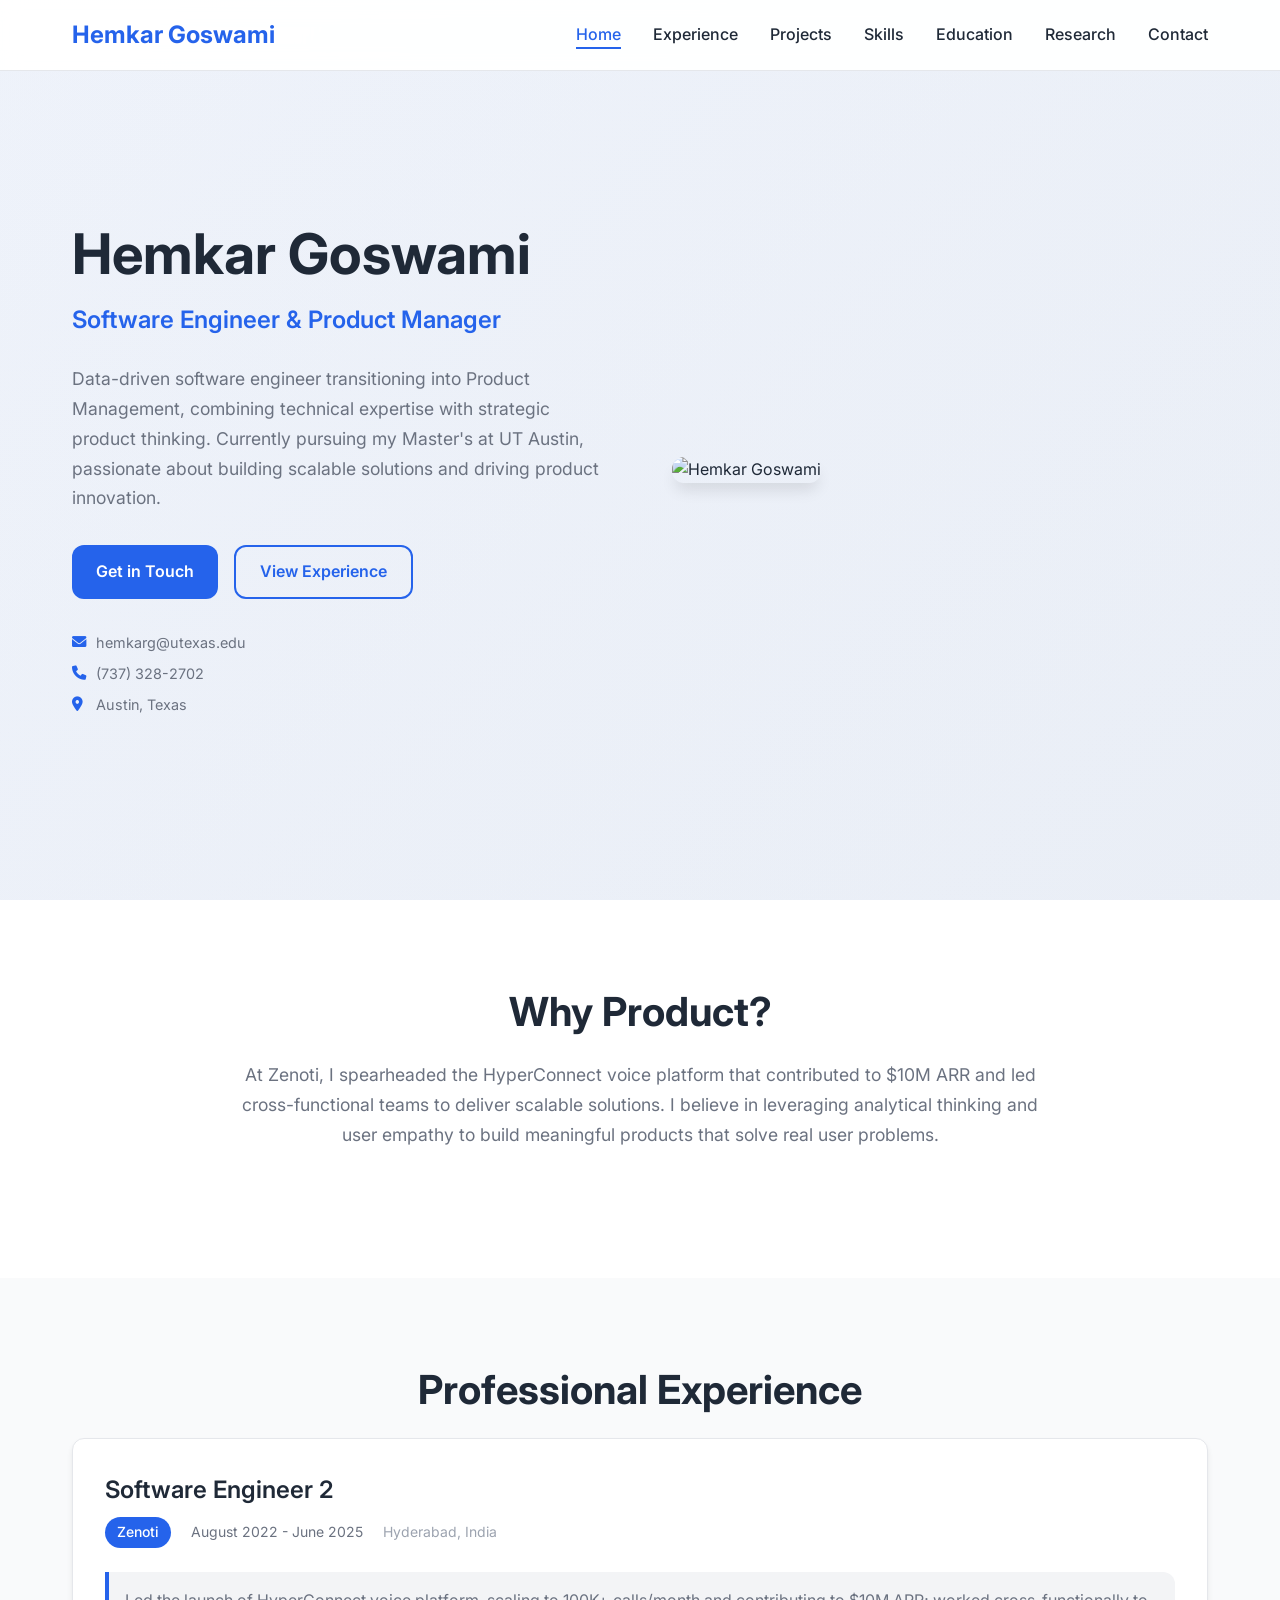
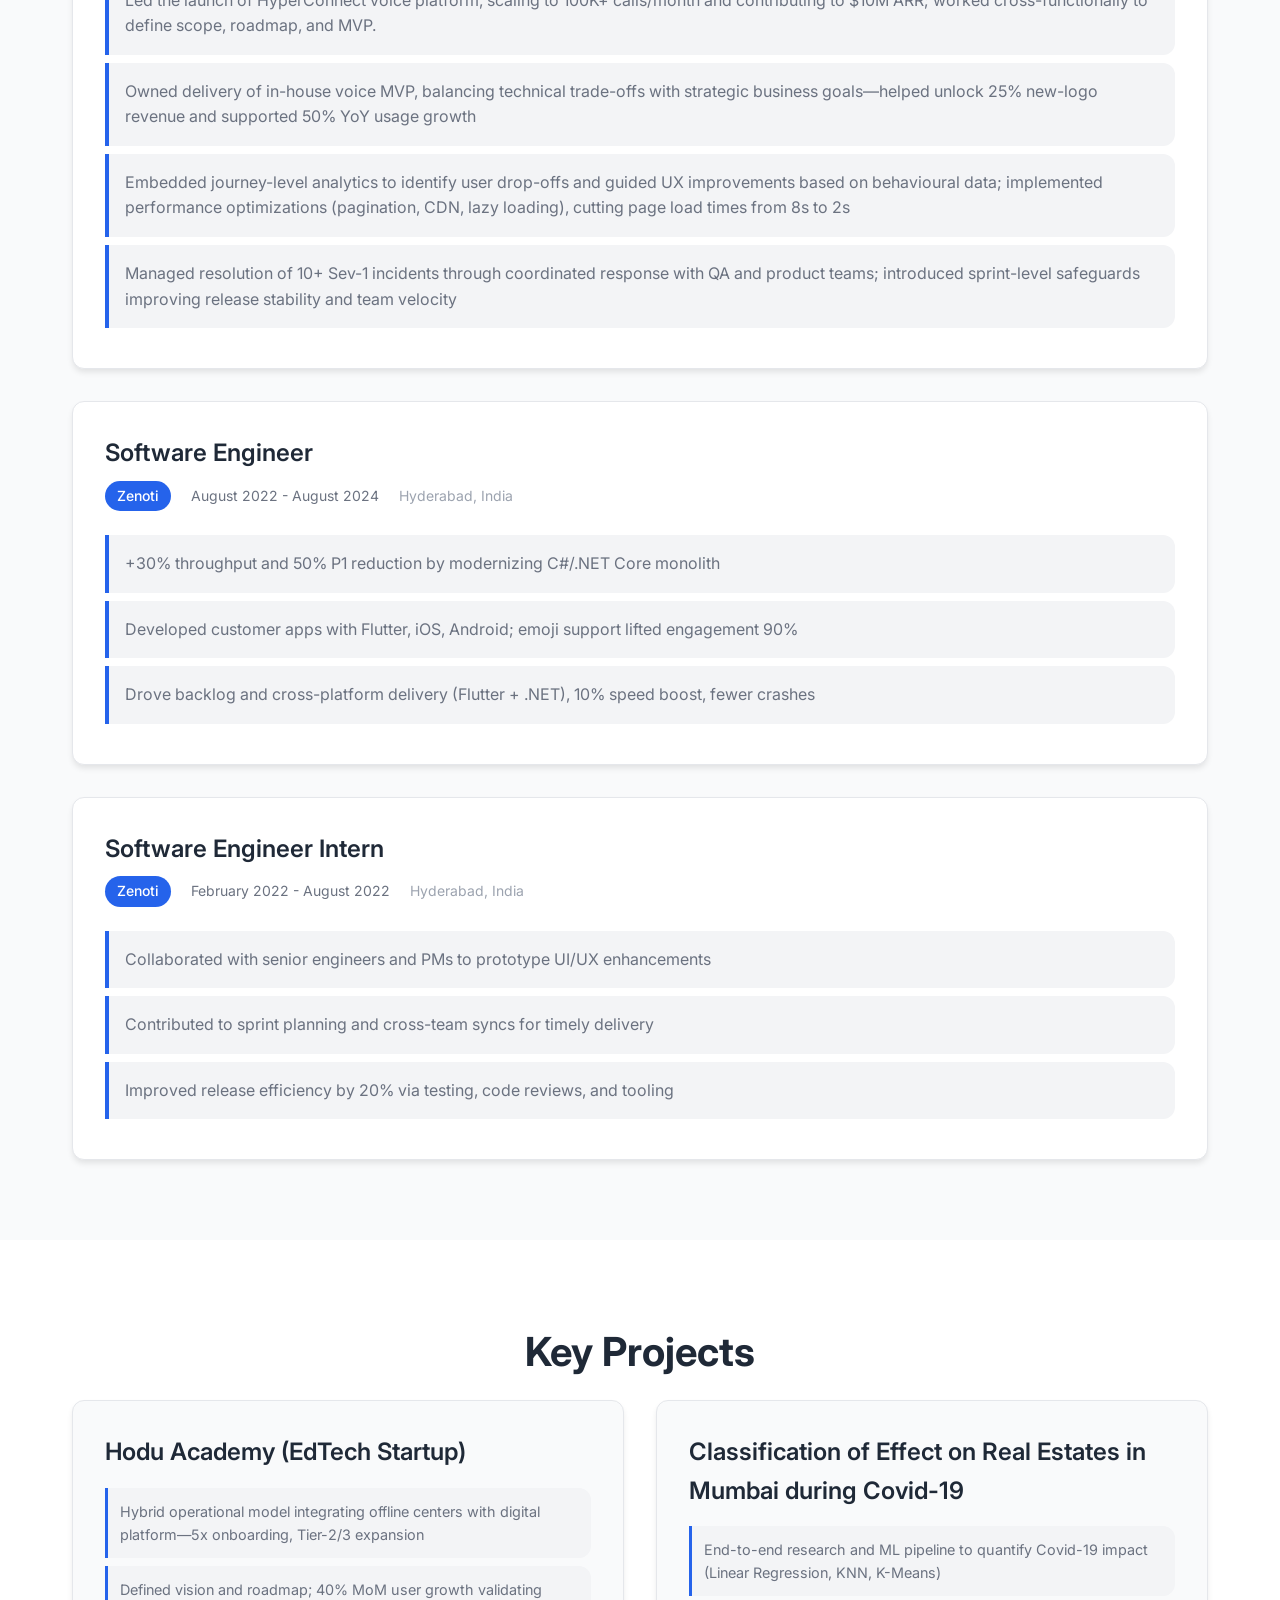
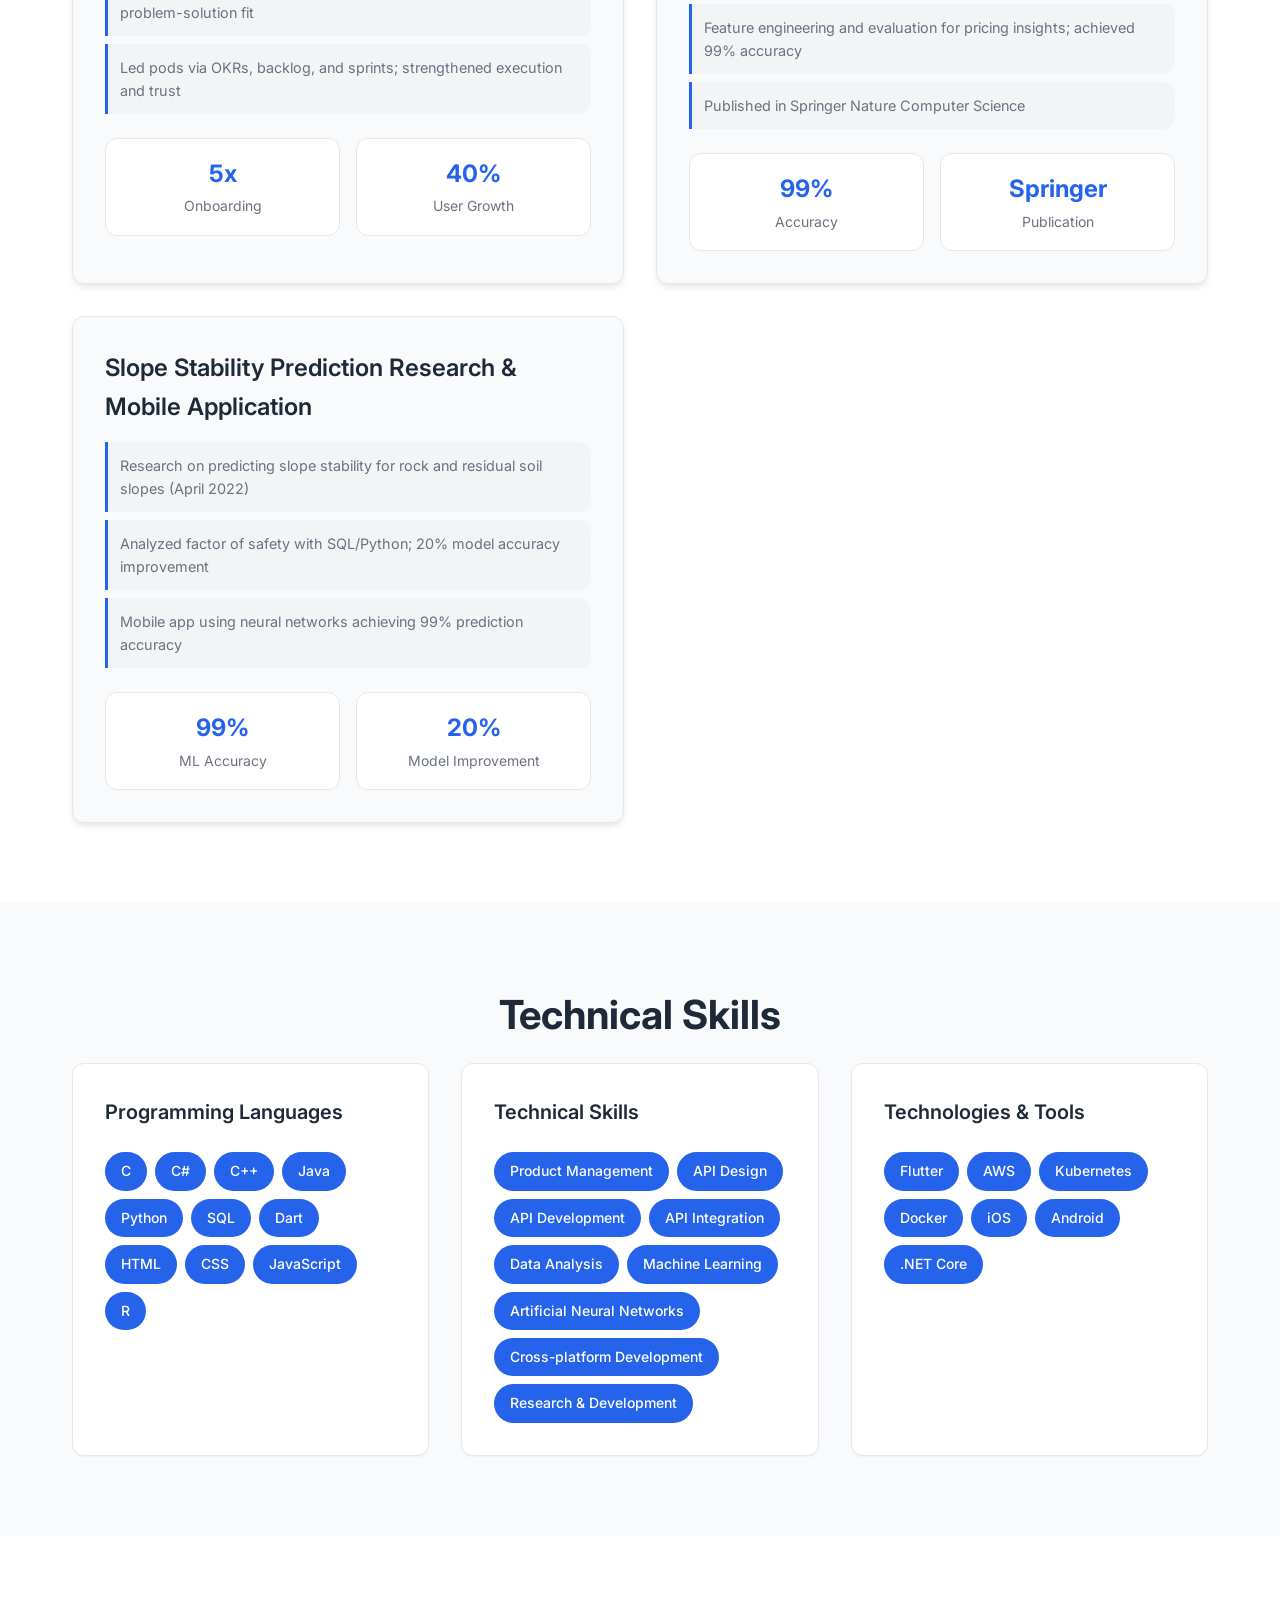
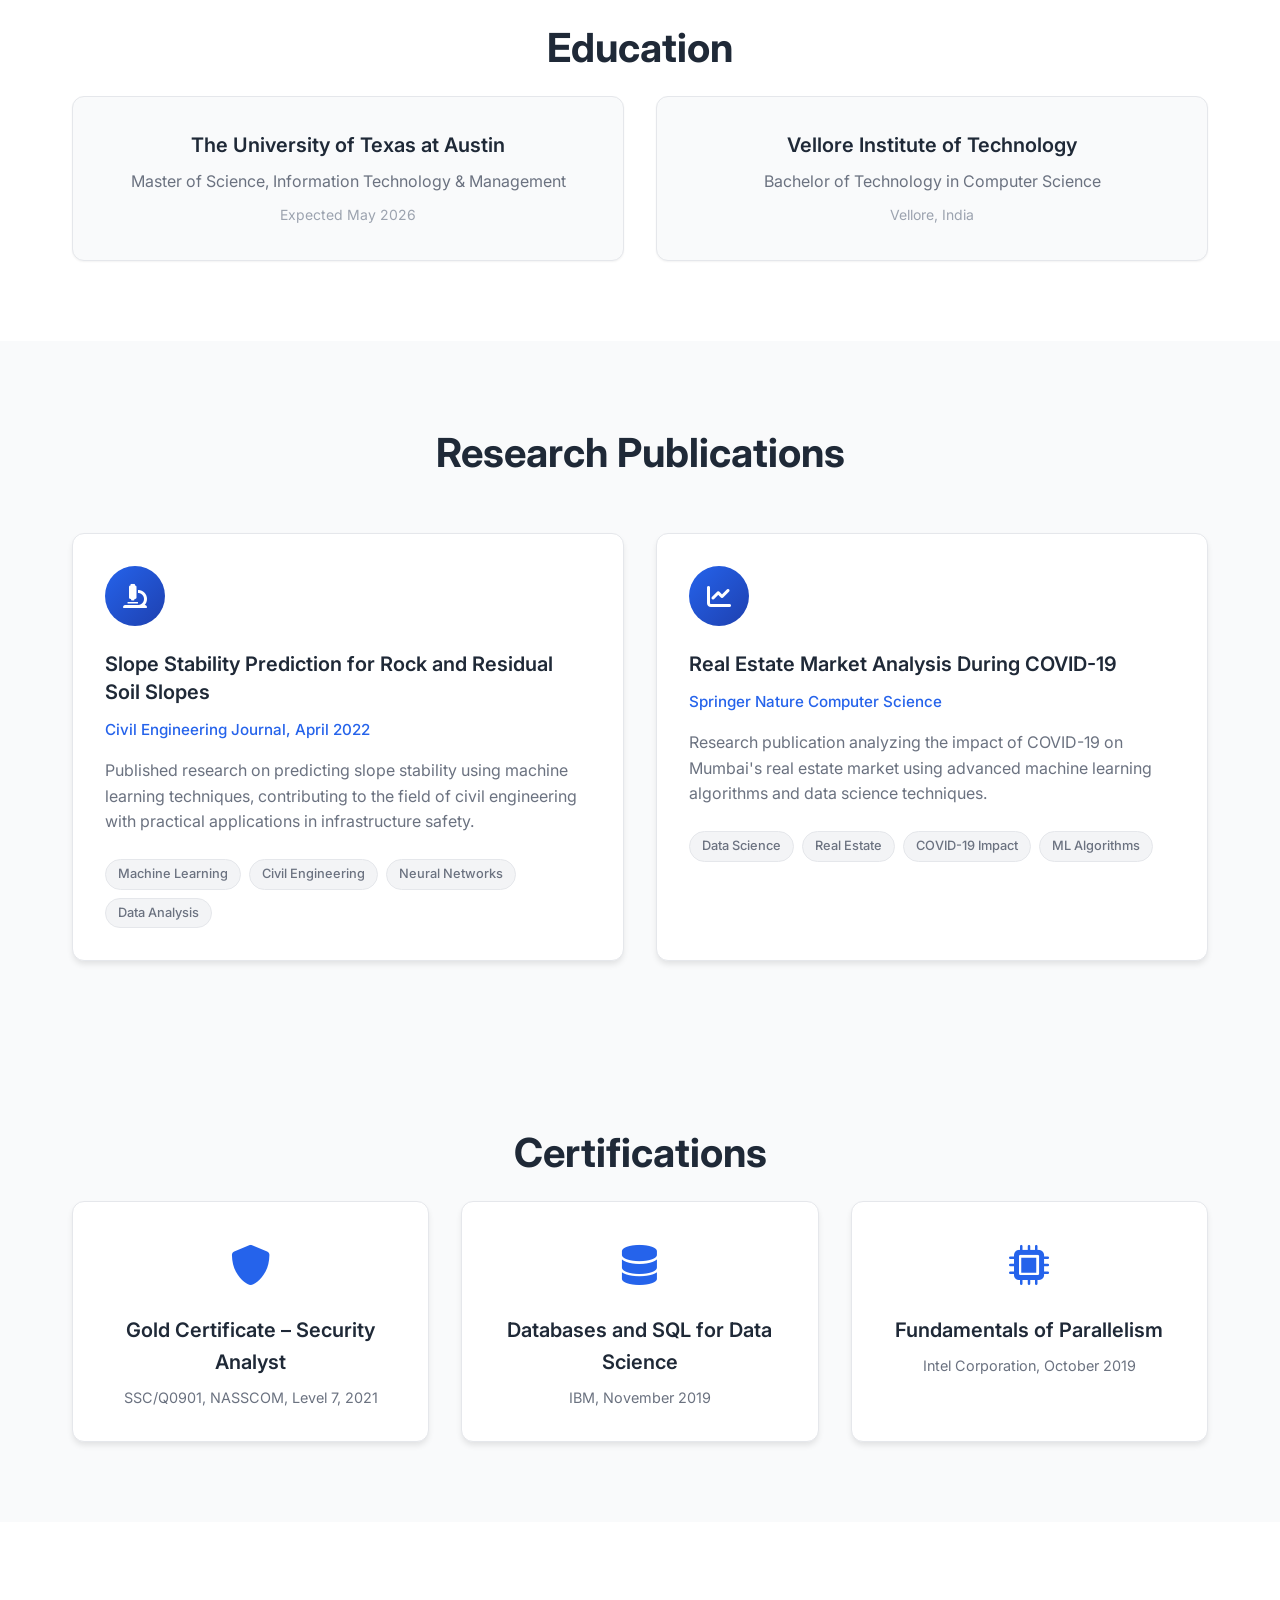
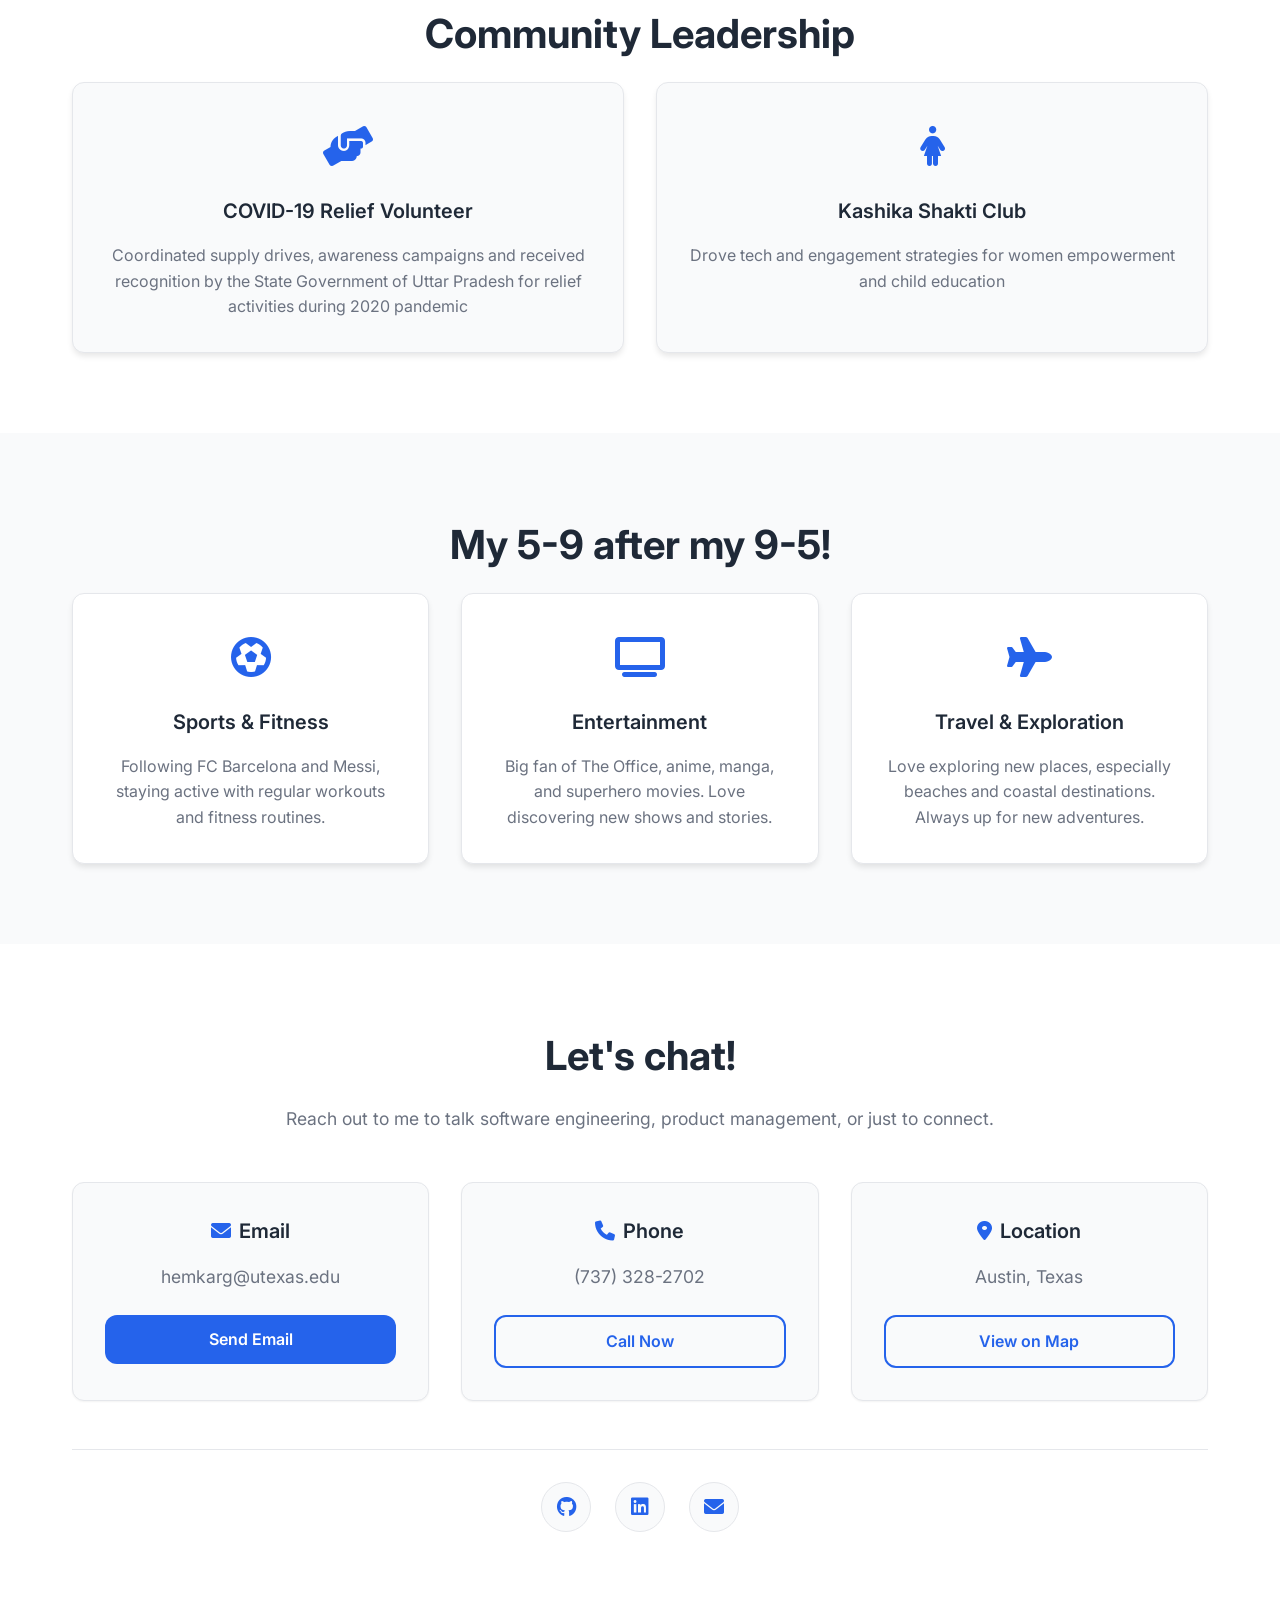
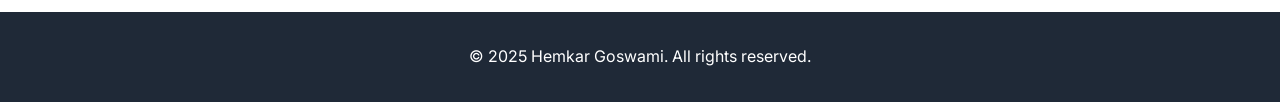
==== index.html @ 9e8c79c6 "Add content.json for dynamic portfolio rendering: Introduced structured data for site information, s" ====
<!DOCTYPE html>
<html lang="en">
<head>
    <meta charset="UTF-8">
    <meta name="viewport" content="width=device-width, initial-scale=1.0">
    <meta name="description" content="Hemkar Goswami - Software Engineer and Product Management Student at UT Austin, specializing in cross-platform development and scalable applications">
    <title>Hemkar Goswami - Portfolio</title>
    <link rel="stylesheet" href="stylesheet.css">
    <link href="https://fonts.googleapis.com/css2?family=Inter:wght@300;400;500;600;700&display=swap" rel="stylesheet">
    <link rel="stylesheet" href="https://cdnjs.cloudflare.com/ajax/libs/font-awesome/6.0.0/css/all.min.css">
</head>
<body>
    <!-- Navigation -->
    <nav class="navbar">
        <div class="nav-container">
            <div class="nav-logo">
                Hemkar Goswami
            </div>
            <ul class="nav-menu">
                <li><a href="#home">Home</a></li>
                <li><a href="#experience">Experience</a></li>
                <li><a href="#projects">Projects</a></li>
                <li><a href="#skills">Skills</a></li>
                <li><a href="#education">Education</a></li>
                <li><a href="#research">Research</a></li>
                <li><a href="#contact">Contact</a></li>
            </ul>
        </div>
    </nav>

    <!-- Hero Section -->
    <section id="home" class="hero">
        <div class="hero-container">
            <div class="hero-content">
                <h1 class="hero-title">Hemkar Goswami</h1>
                <h2 class="hero-subtitle">Software Engineer & Product Manager</h2>
                <p class="hero-description">
                    Data-driven software engineer transitioning into Product Management, combining technical expertise with strategic product thinking. Currently pursuing my Master's at UT Austin, passionate about building scalable solutions and driving product innovation.
                </p>
                <div class="hero-buttons">
                    <a href="#contact" class="btn btn-primary">Get in Touch</a>
                    <a href="#experience" class="btn btn-secondary">View Experience</a>
                </div>
                <div class="hero-contact">
                    <p><i class="fas fa-envelope"></i> hemkarg@utexas.edu</p>
                    <p><i class="fas fa-phone"></i> (737) 328-2702</p>
                    <p><i class="fas fa-map-marker-alt"></i> Austin, Texas</p>
                </div>
            </div>
            <div class="hero-image">
                <img src="assets/hemkar-profile.JPG" alt="Hemkar Goswami" class="profile-photo">
            </div>
        </div>
    </section>

    <!-- Why Product Section -->
    <section class="why-product">
        <div class="container">
            <h2 class="section-title">Why Product?</h2>
            <p class="section-description">
                At Zenoti, I spearheaded the HyperConnect voice platform that contributed to $10M ARR and led cross-functional teams to deliver scalable solutions. I believe in leveraging analytical thinking and user empathy to build meaningful products that solve real user problems.
            </p>
        </div>
    </section>

    <!-- Experience Section -->
    <section id="experience" class="experience">
        <div class="container">
            <h2 class="section-title">Professional Experience</h2>
            <div class="experience-grid">
                <div class="experience-card">
                    <div class="experience-header">
                        <h3>Software Engineer 2</h3>
                        <span class="company">Zenoti</span>
                        <span class="duration">August 2022 - June 2025</span>
                        <span class="location">Hyderabad, India</span>
                    </div>
                    <ul class="achievement-list">
                        <li>Led the launch of HyperConnect voice platform, scaling to 100K+ calls/month and contributing to $10M ARR; worked cross-functionally to define scope, roadmap, and MVP.</li>
                        <li>Owned delivery of in-house voice MVP, balancing technical trade-offs with strategic business goals—helped unlock 25% new-logo revenue and supported 50% YoY usage growth</li>
                        <li>Embedded journey-level analytics to identify user drop-offs and guided UX improvements based on behavioural data; implemented performance optimizations (pagination, CDN, lazy loading), cutting page load times from 8s to 2s</li>
                        <li>Managed resolution of 10+ Sev-1 incidents through coordinated response with QA and product teams; introduced sprint-level safeguards improving release stability and team velocity</li>
                    </ul>
                </div>

                <div class="experience-card">
                    <div class="experience-header">
                        <h3>Software Engineer</h3>
                        <span class="company">Zenoti</span>
                        <span class="duration">August 2022 - August 2024</span>
                        <span class="location">Hyderabad, India</span>
                    </div>
                    <ul class="achievement-list">
                        <li>Modernized a legacy C#/.NET Core monolith to improve system performance (+30% throughput) and reduce P1 incidents by 50%, aligning upgrades with long-term product goals.</li>
                        <li>Developed and enhanced customer-facing apps using Flutter, iOS, and Android SDKs; introduced emoji support leading to a 90% engagement lift</li>
                        <li>Fostered alignment across GTM, UX, and collaborate teams by steering backlog prioritization and delivery of cross-platform features (Flutter + .NET), resulting in a 10% speed boost and reduced crash rates</li>
                    </ul>
                </div>

                <div class="experience-card">
                    <div class="experience-header">
                        <h3>Software Engineer Intern</h3>
                        <span class="company">Zenoti</span>
                        <span class="duration">February 2022 - August 2022</span>
                        <span class="location">Hyderabad, India</span>
                    </div>
                    <ul class="achievement-list">
                        <li>Collaborated closely with senior engineers and product managers to specify and prototype UI/UX enhancements.</li>
                        <li>Engaged in sprint planning, backlog grooming, and cross-team syncs to ensure timely, high-quality delivery</li>
                        <li>Improved release efficiency by 20% through hands-on contributions to testing, code reviews, and internal tooling—enhancing code quality and performance monitoring</li>
                    </ul>
                </div>
            </div>
        </div>
    </section>

    <!-- Projects Section -->
    <section id="projects" class="projects">
        <div class="container">
            <h2 class="section-title">Key Projects</h2>
            <div class="projects-grid">
                <div class="project-card">
                    <div class="project-content">
                        <h3>Hodu Academy (EdTech Startup)</h3>
                        <ul class="project-achievements">
                            <li>Created a hybrid operational model integrating offline centers with a digital platform—accelerated student onboarding 5x and expanded reach across Tier-2/3 cities.</li>
                            <li>Defined product vision and roadmap to digitize core operational workflows resulting in 40% month-over-month user growth and validating problem-solution fit</li>
                            <li>Orchestrated execution across cross-functional pods by driving OKR alignment, backlog prioritization, and sprint plannings, reinforcing disciplined execution and stakeholder trust</li>
                        </ul>
                        <div class="project-stats">
                            <div class="stat">
                                <span class="stat-number">5x</span>
                                <span class="stat-label">Onboarding</span>
                            </div>
                            <div class="stat">
                                <span class="stat-number">40%</span>
                                <span class="stat-label">User Growth</span>
                            </div>
                        </div>
                    </div>
                </div>

                <div class="project-card">
                    <div class="project-content">
                        <h3>Classification of Effect on Real Estates in Mumbai during Covid-19</h3>
                        <ul class="project-achievements">
                            <li>Led end-to-end research and ML pipeline development to quantify Covid-19's impact on Mumbai's real estate market using Linear Regression, KNN, and K-Means Clustering.</li>
                            <li>Transformed unstructured area-wise housing data into actionable pricing insights, applying feature engineering and model evaluation to manage strategic decision-making to achieve 99% accuracy</li>
                            <li>Published findings in Springer Nature Computer Science, demonstrating ability to translate applied AI research into high impact, peer reviewed contributions</li>
                        </ul>
                        <div class="project-stats">
                            <div class="stat">
                                <span class="stat-number">99%</span>
                                <span class="stat-label">Accuracy</span>
                            </div>
                            <div class="stat">
                                <span class="stat-number">Springer</span>
                                <span class="stat-label">Publication</span>
                            </div>
                        </div>
                    </div>
                </div>

                <div class="project-card">
                    <div class="project-content">
                        <h3>Slope Stability Prediction Research & Mobile Application</h3>
                        <ul class="project-achievements">
                            <li>Published research in Civil Engineering (April 2022) on predicting slope stability for rock and residual soil slopes, contributing significantly to the field of civil engineering.</li>
                            <li>Analyzed factor of safety in residual soil and rock slopes using SQL and Python, achieving a 20% improvement in model accuracy through refined data manipulation and preparation</li>
                            <li>Developed a mobile application using artificial neural networks with 99% accuracy in predicting slope stability, implementing advanced classification and regression methodologies</li>
                            <li>Demonstrated practical effectiveness in slope stability prediction through comprehensive testing and validation of the mobile application</li>
                        </ul>
                        <div class="project-stats">
                            <div class="stat">
                                <span class="stat-number">99%</span>
                                <span class="stat-label">ML Accuracy</span>
                            </div>
                            <div class="stat">
                                <span class="stat-number">20%</span>
                                <span class="stat-label">Model Improvement</span>
                            </div>
                        </div>
                    </div>
                </div>


            </div>
        </div>
    </section>

    <!-- Skills Section -->
    <section id="skills" class="skills">
        <div class="container">
            <h2 class="section-title">Technical Skills</h2>
            <div class="skills-grid">
                <div class="skill-category">
                    <h3>Programming Languages</h3>
                    <div class="skill-tags">
                        <span class="skill-tag">C</span>
                        <span class="skill-tag">C#</span>
                        <span class="skill-tag">C++</span>
                        <span class="skill-tag">Java</span>
                        <span class="skill-tag">Python</span>
                        <span class="skill-tag">SQL</span>
                        <span class="skill-tag">Dart</span>
                        <span class="skill-tag">HTML</span>
                        <span class="skill-tag">CSS</span>
                        <span class="skill-tag">JavaScript</span>
                        <span class="skill-tag">R</span>
                    </div>
                </div>
                <div class="skill-category">
                    <h3>Technical Skills</h3>
                    <div class="skill-tags">
                        <span class="skill-tag">Product Management</span>
                        <span class="skill-tag">API Design</span>
                        <span class="skill-tag">API Development</span>
                        <span class="skill-tag">API Integration</span>
                        <span class="skill-tag">Data Analysis</span>
                        <span class="skill-tag">Machine Learning</span>
                        <span class="skill-tag">Artificial Neural Networks</span>
                        <span class="skill-tag">Cross-platform Development</span>
                        <span class="skill-tag">Research & Development</span>
                    </div>
                </div>
                <div class="skill-category">
                    <h3>Technologies & Tools</h3>
                    <div class="skill-tags">
                        <span class="skill-tag">Flutter</span>
                        <span class="skill-tag">AWS</span>
                        <span class="skill-tag">Kubernetes</span>
                        <span class="skill-tag">Docker</span>
                        <span class="skill-tag">iOS</span>
                        <span class="skill-tag">Android</span>
                        <span class="skill-tag">.NET Core</span>
                    </div>
                </div>
            </div>
        </div>
    </section>

    <!-- Education Section -->
    <section id="education" class="education">
        <div class="container">
            <h2 class="section-title">Education</h2>
            <div class="education-grid">
                <div class="education-card">
                    <h3>The University of Texas at Austin</h3>
                    <p class="degree">Master of Science, Information Technology & Management</p>
                    <span class="graduation">Expected May 2026</span>
                </div>
                <div class="education-card">
                    <h3>Vellore Institute of Technology</h3>
                    <p class="degree">Bachelor of Technology in Computer Science</p>
                    <span class="graduation">Vellore, India</span>
                </div>
            </div>
        </div>
    </section>

    <!-- Research Publications Section -->
    <section id="research" class="research">
        <div class="container">
            <h2 class="section-title">Research Publications</h2>
            <div class="research-grid">
                <div class="research-card">
                    <div class="research-icon">
                        <i class="fas fa-microscope"></i>
                    </div>
                    <h3>Slope Stability Prediction for Rock and Residual Soil Slopes</h3>
                    <p class="research-journal">Civil Engineering Journal, April 2022</p>
                    <p class="research-description">Published research on predicting slope stability using machine learning techniques, contributing to the field of civil engineering with practical applications in infrastructure safety.</p>
                    <div class="research-highlights">
                        <span class="highlight-tag">Machine Learning</span>
                        <span class="highlight-tag">Civil Engineering</span>
                        <span class="highlight-tag">Neural Networks</span>
                        <span class="highlight-tag">Data Analysis</span>
                    </div>
                </div>
                <div class="research-card">
                    <div class="research-icon">
                        <i class="fas fa-chart-line"></i>
                    </div>
                    <h3>Real Estate Market Analysis During COVID-19</h3>
                    <p class="research-journal">Springer Nature Computer Science</p>
                    <p class="research-description">Research publication analyzing the impact of COVID-19 on Mumbai's real estate market using advanced machine learning algorithms and data science techniques.</p>
                    <div class="research-highlights">
                        <span class="highlight-tag">Data Science</span>
                        <span class="highlight-tag">Real Estate</span>
                        <span class="highlight-tag">COVID-19 Impact</span>
                        <span class="highlight-tag">ML Algorithms</span>
                    </div>
                </div>
            </div>
        </div>
    </section>

    <!-- Certifications Section -->
    <section class="certifications">
        <div class="container">
            <h2 class="section-title">Certifications</h2>
            <div class="certifications-grid">
                <div class="certification-card">
                    <div class="certification-icon">
                        <i class="fas fa-shield-alt"></i>
                    </div>
                    <h3>Gold Certificate – Security Analyst</h3>
                    <p>SSC/Q0901, NASSCOM, Level 7, 2021</p>
                </div>
                <div class="certification-card">
                    <div class="certification-icon">
                        <i class="fas fa-database"></i>
                    </div>
                    <h3>Databases and SQL for Data Science</h3>
                    <p>IBM, November 2019</p>
                </div>
                <div class="certification-card">
                    <div class="certification-icon">
                        <i class="fas fa-microchip"></i>
                    </div>
                    <h3>Fundamentals of Parallelism</h3>
                    <p>Intel Corporation, October 2019</p>
                </div>
            </div>
        </div>
    </section>

    <!-- Community Leadership Section -->
    <section class="community">
        <div class="container">
            <h2 class="section-title">Community Leadership</h2>
            <div class="community-grid">
                <div class="community-card">
                    <div class="community-icon">
                        <i class="fas fa-hands-helping"></i>
                    </div>
                    <h3>COVID-19 Relief Volunteer</h3>
                    <p>Coordinated supply drives, awareness campaigns and received recognition by the State Government of Uttar Pradesh for relief activities during 2020 pandemic</p>
                </div>
                <div class="community-card">
                    <div class="community-icon">
                        <i class="fas fa-female"></i>
                    </div>
                    <h3>Kashika Shakti Club</h3>
                    <p>Drove tech and engagement strategies for women empowerment and child education</p>
                </div>
            </div>
        </div>
    </section>

    <!-- Personal Interests Section -->
    <section class="interests">
        <div class="container">
            <h2 class="section-title">My 5-9 after my 9-5!</h2>
            <div class="interests-grid">
                <div class="interest-card">
                    <div class="interest-icon">
                        <i class="fas fa-futbol"></i>
                    </div>
                    <h3>Sports & Fitness</h3>
                    <p>Following FC Barcelona and Messi, staying active with regular workouts and fitness routines.</p>
                </div>
                <div class="interest-card">
                    <div class="interest-icon">
                        <i class="fas fa-tv"></i>
                    </div>
                    <h3>Entertainment</h3>
                    <p>Big fan of The Office, anime, manga, and superhero movies. Love discovering new shows and stories.</p>
                </div>
                <div class="interest-card">
                    <div class="interest-icon">
                        <i class="fas fa-plane"></i>
                    </div>
                    <h3>Travel & Exploration</h3>
                    <p>Love exploring new places, especially beaches and coastal destinations. Always up for new adventures.</p>
                </div>
            </div>
        </div>
    </section>

    <!-- Contact Section -->
    <section id="contact" class="contact">
        <div class="container">
            <h2 class="section-title">Let's chat!</h2>
            <p class="section-description">Reach out to me to talk software engineering, product management, or just to connect.</p>
            
            <div class="contact-methods">
                <div class="contact-method">
                    <h3><i class="fas fa-envelope"></i> Email</h3>
                    <p>hemkarg@utexas.edu</p>
                    <a href="mailto:hemkarg@utexas.edu" class="btn btn-primary contact-btn">
                        Send Email
                    </a>
                </div>
                
                <div class="contact-method">
                    <h3><i class="fas fa-phone"></i> Phone</h3>
                    <p>(737) 328-2702</p>
                    <a href="tel:+17373282702" class="btn btn-secondary contact-btn">
                        Call Now
                    </a>
                </div>
                
                <div class="contact-method">
                    <h3><i class="fas fa-map-marker-alt"></i> Location</h3>
                    <p>Austin, Texas</p>
                    <a href="https://maps.google.com/?q=Austin,Texas" target="_blank" class="btn btn-secondary contact-btn">
                        View on Map
                    </a>
                </div>
            </div>
            
            <div class="social-links">
                <a href="https://github.com/hemkarG10" target="_blank" class="social-link" title="GitHub">
                    <i class="fab fa-github"></i>
                </a>
                <a href="https://www.linkedin.com/in/hemkarg" target="_blank" class="social-link" title="LinkedIn">
                    <i class="fab fa-linkedin"></i>
                </a>
                <a href="mailto:hemkarg@utexas.edu" class="social-link" title="Email">
                    <i class="fas fa-envelope"></i>
                </a>
            </div>
        </div>
    </section>

    <!-- Footer -->
    <footer class="footer">
        <div class="container">
            <p>&copy; 2025 Hemkar Goswami. All rights reserved.</p>
        </div>
    </footer>

    <script src="script.js"></script>
</body>
</html>
---- stylesheet.css ----
/* Reset and base styles */
* {
    margin: 0;
    padding: 0;
    box-sizing: border-box;
}

:root {
    --primary-color: #2563eb;
    --secondary-color: #1e40af;
    --accent-color: #3b82f6;
    --text-primary: #1f2937;
    --text-secondary: #6b7280;
    --text-light: #9ca3af;
    --bg-primary: #ffffff;
    --bg-secondary: #f9fafb;
    --bg-accent: #f3f4f6;
    --border-color: #e5e7eb;
    --shadow-sm: 0 1px 2px 0 rgba(0, 0, 0, 0.05);
    --shadow-md: 0 4px 6px -1px rgba(0, 0, 0, 0.1);
    --shadow-lg: 0 10px 15px -3px rgba(0, 0, 0, 0.1);
    --radius: 12px;
    --transition: all 0.3s ease;
}

body {
    font-family: 'Inter', -apple-system, BlinkMacSystemFont, 'Segoe UI', Roboto, sans-serif;
    line-height: 1.6;
    color: var(--text-primary);
    background-color: var(--bg-primary);
    overflow-x: hidden;
    scroll-behavior: smooth;
}

.container {
    max-width: 1200px;
    margin: 0 auto;
    padding: 0 2rem;
}

/* Navigation */
.navbar {
    position: fixed;
    top: 0;
    width: 100%;
    background: rgba(255, 255, 255, 0.95);
    backdrop-filter: blur(10px);
    border-bottom: 1px solid var(--border-color);
    z-index: 1000;
    transition: var(--transition);
}

.nav-container {
    max-width: 1200px;
    margin: 0 auto;
    padding: 0 2rem;
    display: flex;
    justify-content: space-between;
    align-items: center;
    height: 70px;
}

.nav-logo {
    font-size: 1.5rem;
    font-weight: 700;
    color: var(--primary-color);
}

.nav-menu {
    display: flex;
    list-style: none;
    gap: 2rem;
}

.nav-menu a {
    text-decoration: none;
    color: var(--text-primary);
    font-weight: 500;
    position: relative;
}

.nav-menu a:hover {
    color: var(--primary-color);
}

.nav-menu a:hover::after {
    width: 100%;
}

.nav-menu a::after {
    content: '';
    position: absolute;
    bottom: -5px;
    left: 0;
    width: 0;
    height: 2px;
    background: var(--primary-color);
    transition: var(--transition);
}



.nav-menu a.active {
    color: var(--primary-color);
}

.nav-menu a.active::after {
    width: 100%;
}



/* Hero Section */
.hero {
    padding: 120px 0 80px;
    background: linear-gradient(135deg, var(--bg-secondary) 0%, var(--bg-accent) 100%);
    min-height: 100vh;
    display: flex;
    align-items: center;
    position: relative;
}

.hero::before {
    content: '';
    position: absolute;
    top: 0;
    left: 0;
    right: 0;
    bottom: 0;
    background: linear-gradient(135deg, rgba(37, 99, 235, 0.05) 0%, rgba(59, 130, 246, 0.05) 100%);
    pointer-events: none;
}

.hero-container {
    max-width: 1200px;
    margin: 0 auto;
    padding: 0 2rem;
    display: grid;
    grid-template-columns: 1fr 1fr;
    gap: 4rem;
    align-items: center;
    position: relative;
    z-index: 1;
}

.hero-title {
    font-size: 3.5rem;
    font-weight: 700;
    color: var(--text-primary);
    margin-bottom: 1rem;
    line-height: 1.1;
}

.hero-subtitle {
    font-size: 1.5rem;
    color: var(--primary-color);
    margin-bottom: 1.5rem;
    font-weight: 600;
}

.hero-description {
    font-size: 1.1rem;
    color: var(--text-secondary);
    margin-bottom: 2rem;
    line-height: 1.7;
}

.hero-buttons {
    display: flex;
    gap: 1rem;
    flex-wrap: wrap;
    margin-bottom: 2rem;
}

.hero-contact {
    display: flex;
    flex-direction: column;
    gap: 0.5rem;
}

.hero-contact p {
    display: flex;
    align-items: center;
    gap: 0.5rem;
    color: var(--text-secondary);
    font-size: 0.9rem;
}

.hero-contact i {
    color: var(--primary-color);
    width: 16px;
}

.btn {
    display: inline-flex;
    align-items: center;
    gap: 0.5rem;
    padding: 0.75rem 1.5rem;
    border-radius: var(--radius);
    text-decoration: none;
    font-weight: 600;
    transition: var(--transition);
    border: none;
    cursor: pointer;
    position: relative;
    overflow: hidden;
}

.btn-primary {
    background: var(--primary-color);
    color: white;
}

.btn-primary:hover {
    background: var(--secondary-color);
    transform: translateY(-2px);
    box-shadow: var(--shadow-lg);
}

.btn-secondary {
    background: transparent;
    color: var(--primary-color);
    border: 2px solid var(--primary-color);
}

.btn-secondary:hover {
    background: var(--primary-color);
    color: white;
    transform: translateY(-2px);
}

.profile-photo {
    width: 100%;
    max-width: 400px;
    height: auto;
    border-radius: var(--radius);
    box-shadow: var(--shadow-lg);
    transition: var(--transition);
    object-fit: cover;
}

.profile-photo:hover {
    transform: scale(1.05);
}

/* Section Styles */
.section-title {
    font-size: 2.5rem;
    font-weight: 700;
    color: var(--text-primary);
    margin-bottom: 1rem;
    text-align: center;
}

.section-description {
    font-size: 1.1rem;
    color: var(--text-secondary);
    text-align: center;
    max-width: 800px;
    margin: 0 auto 3rem;
    line-height: 1.7;
}

/* Why Product Section */
.why-product {
    padding: 80px 0;
    background: var(--bg-primary);
}

/* Experience Section */
.experience {
    padding: 80px 0;
    background: var(--bg-secondary);
}

.experience-grid {
    display: grid;
    gap: 2rem;
}

.experience-card {
    background: var(--bg-primary);
    padding: 2rem;
    border-radius: var(--radius);
    box-shadow: var(--shadow-md);
    border: 1px solid var(--border-color);
    transition: var(--transition);
}

.experience-card:hover {
    transform: translateY(-5px);
    box-shadow: var(--shadow-lg);
}



.experience-header {
    margin-bottom: 1.5rem;
}

.experience-header h3 {
    font-size: 1.5rem;
    font-weight: 600;
    color: var(--text-primary);
    margin-bottom: 0.5rem;
}

.company {
    display: inline-block;
    background: var(--primary-color);
    color: white;
    padding: 0.25rem 0.75rem;
    border-radius: 20px;
    font-size: 0.875rem;
    font-weight: 500;
    margin-right: 1rem;
}

.duration {
    color: var(--text-secondary);
    font-size: 0.875rem;
    margin-right: 1rem;
}

.location {
    color: var(--text-light);
    font-size: 0.875rem;
}

.experience-description {
    color: var(--text-secondary);
    margin-bottom: 1.5rem;
    line-height: 1.6;
}

.achievement-list {
    list-style: none;
}

.achievement-list li {
    background: var(--bg-accent);
    padding: 1rem;
    margin: 0.5rem 0;
    border-left: 4px solid var(--primary-color);
    border-radius: 0 var(--radius) var(--radius) 0;
    color: var(--text-secondary);
}

/* Projects Section */
.projects {
    padding: 80px 0;
    background: var(--bg-primary);
}

.projects-grid {
    display: grid;
    grid-template-columns: repeat(auto-fit, minmax(400px, 1fr));
    gap: 2rem;
}

.project-card {
    background: var(--bg-secondary);
    padding: 2rem;
    border-radius: var(--radius);
    box-shadow: var(--shadow-md);
    border: 1px solid var(--border-color);
    transition: var(--transition);
}

.project-card:hover {
    transform: translateY(-5px);
    box-shadow: var(--shadow-lg);
}



.project-content h3 {
    font-size: 1.5rem;
    font-weight: 600;
    color: var(--text-primary);
    margin-bottom: 1rem;
}

.project-content p {
    color: var(--text-secondary);
    margin-bottom: 1.5rem;
    line-height: 1.6;
}

.project-achievements {
    list-style: none;
    margin-bottom: 1.5rem;
}

.project-achievements li {
    background: var(--bg-accent);
    padding: 0.75rem;
    margin: 0.5rem 0;
    border-left: 3px solid var(--primary-color);
    border-radius: 0 var(--radius) var(--radius) 0;
    color: var(--text-secondary);
    font-size: 0.9rem;
}

.project-stats {
    display: grid;
    grid-template-columns: 1fr 1fr;
    gap: 1rem;
}

.stat {
    text-align: center;
    padding: 1rem;
    background: var(--bg-primary);
    border-radius: var(--radius);
    border: 1px solid var(--border-color);
}

.stat-number {
    display: block;
    font-size: 1.5rem;
    font-weight: 700;
    color: var(--primary-color);
}

.stat-label {
    font-size: 0.875rem;
    color: var(--text-secondary);
}

/* Skills Section */
.skills {
    padding: 80px 0;
    background: var(--bg-secondary);
}

.skills-grid {
    display: grid;
    grid-template-columns: repeat(auto-fit, minmax(300px, 1fr));
    gap: 2rem;
}

.skill-category {
    background: var(--bg-primary);
    padding: 2rem;
    border-radius: var(--radius);
    border: 1px solid var(--border-color);
    box-shadow: var(--shadow-sm);
    transition: var(--transition);
}

.skill-category:hover {
    transform: translateY(-3px);
    box-shadow: var(--shadow-md);
}

.skill-category h3 {
    font-size: 1.25rem;
    font-weight: 600;
    color: var(--text-primary);
    margin-bottom: 1.5rem;
}

.skill-tags {
    display: flex;
    flex-wrap: wrap;
    gap: 0.5rem;
}

.skill-tag {
    background: var(--primary-color);
    color: white;
    padding: 0.5rem 1rem;
    border-radius: 20px;
    font-size: 0.875rem;
    font-weight: 500;
    transition: var(--transition);
}

.skill-tag:hover {
    background: var(--secondary-color);
    transform: translateY(-2px);
}



/* Education Section */
.education {
    padding: 80px 0;
    background: var(--bg-primary);
}

.education-grid {
    display: grid;
    grid-template-columns: repeat(auto-fit, minmax(400px, 1fr));
    gap: 2rem;
}

.education-card {
    background: var(--bg-secondary);
    padding: 2rem;
    border-radius: var(--radius);
    border: 1px solid var(--border-color);
    text-align: center;
    box-shadow: var(--shadow-sm);
    transition: var(--transition);
}

.education-card:hover {
    transform: translateY(-5px);
    box-shadow: var(--shadow-lg);
}

.education-card h3 {
    font-size: 1.25rem;
    font-weight: 600;
    color: var(--text-primary);
    margin-bottom: 0.5rem;
}

.degree {
    color: var(--text-secondary);
    margin-bottom: 0.5rem;
}

.graduation {
    color: var(--text-light);
    font-size: 0.875rem;
}

/* Research Section */
.research {
    padding: 5rem 0;
    background-color: var(--bg-secondary);
}

.research-grid {
    display: grid;
    grid-template-columns: repeat(auto-fit, minmax(400px, 1fr));
    gap: 2rem;
    margin-top: 3rem;
}

.research-card {
    background: var(--bg-primary);
    border-radius: var(--radius);
    padding: 2rem;
    box-shadow: var(--shadow-md);
    transition: var(--transition);
    border: 1px solid var(--border-color);
}

.research-card:hover {
    transform: translateY(-5px);
    box-shadow: var(--shadow-lg);
}



.research-icon {
    width: 60px;
    height: 60px;
    background: linear-gradient(135deg, var(--primary-color), var(--secondary-color));
    border-radius: 50%;
    display: flex;
    align-items: center;
    justify-content: center;
    margin-bottom: 1.5rem;
}

.research-icon i {
    font-size: 1.5rem;
    color: white;
}

.research-card h3 {
    font-size: 1.25rem;
    font-weight: 600;
    color: var(--text-primary);
    margin-bottom: 0.75rem;
    line-height: 1.4;
}

.research-journal {
    color: var(--primary-color);
    font-weight: 500;
    margin-bottom: 1rem;
    font-size: 0.95rem;
}

.research-description {
    color: var(--text-secondary);
    margin-bottom: 1.5rem;
    line-height: 1.6;
}

.research-highlights {
    display: flex;
    flex-wrap: wrap;
    gap: 0.5rem;
}

.highlight-tag {
    background: var(--bg-accent);
    color: var(--text-secondary);
    padding: 0.25rem 0.75rem;
    border-radius: 20px;
    font-size: 0.8rem;
    font-weight: 500;
    border: 1px solid var(--border-color);
}

/* Certifications Section */
.certifications {
    padding: 80px 0;
    background: var(--bg-secondary);
}

.certifications-grid {
    display: grid;
    grid-template-columns: repeat(auto-fit, minmax(300px, 1fr));
    gap: 2rem;
}

.certification-card {
    background: var(--bg-primary);
    padding: 2rem;
    border-radius: var(--radius);
    text-align: center;
    box-shadow: var(--shadow-md);
    border: 1px solid var(--border-color);
    transition: var(--transition);
}

.certification-card:hover {
    transform: translateY(-5px);
    box-shadow: var(--shadow-lg);
}



.certification-icon {
    font-size: 2.5rem;
    color: var(--primary-color);
    margin-bottom: 1rem;
}

.certification-card h3 {
    font-size: 1.25rem;
    font-weight: 600;
    color: var(--text-primary);
    margin-bottom: 0.5rem;
}

.certification-card p {
    color: var(--text-secondary);
    font-size: 0.9rem;
}

/* Community Leadership Section */
.community {
    padding: 80px 0;
    background: var(--bg-primary);
}

.community-grid {
    display: grid;
    grid-template-columns: repeat(auto-fit, minmax(400px, 1fr));
    gap: 2rem;
}

.community-card {
    background: var(--bg-secondary);
    padding: 2rem;
    border-radius: var(--radius);
    text-align: center;
    box-shadow: var(--shadow-md);
    border: 1px solid var(--border-color);
    transition: var(--transition);
}

.community-card:hover {
    transform: translateY(-5px);
    box-shadow: var(--shadow-lg);
}



.community-icon {
    font-size: 2.5rem;
    color: var(--primary-color);
    margin-bottom: 1rem;
}

.community-card h3 {
    font-size: 1.25rem;
    font-weight: 600;
    color: var(--text-primary);
    margin-bottom: 1rem;
}

.community-card p {
    color: var(--text-secondary);
    line-height: 1.6;
}

/* Interests Section */
.interests {
    padding: 80px 0;
    background: var(--bg-secondary);
}

.interests-grid {
    display: grid;
    grid-template-columns: repeat(auto-fit, minmax(300px, 1fr));
    gap: 2rem;
}

.interest-card {
    background: var(--bg-primary);
    padding: 2rem;
    border-radius: var(--radius);
    text-align: center;
    box-shadow: var(--shadow-md);
    border: 1px solid var(--border-color);
    transition: var(--transition);
}

.interest-card:hover {
    transform: translateY(-5px);
    box-shadow: var(--shadow-lg);
}



.interest-icon {
    font-size: 2.5rem;
    color: var(--primary-color);
    margin-bottom: 1rem;
}

.interest-card h3 {
    font-size: 1.25rem;
    font-weight: 600;
    color: var(--text-primary);
    margin-bottom: 1rem;
}

.interest-card p {
    color: var(--text-secondary);
    line-height: 1.6;
}

/* Contact Section */
.contact {
    padding: 80px 0;
    background: var(--bg-primary);
}

.contact-methods {
    display: grid;
    grid-template-columns: repeat(auto-fit, minmax(300px, 1fr));
    gap: 2rem;
    margin-bottom: 3rem;
}

.contact-method {
    background: var(--bg-secondary);
    padding: 2rem;
    border-radius: var(--radius);
    text-align: center;
    border: 1px solid var(--border-color);
    box-shadow: var(--shadow-sm);
    transition: var(--transition);
}

.contact-method:hover {
    transform: translateY(-5px);
    box-shadow: var(--shadow-lg);
}

.contact-method h3 {
    font-size: 1.25rem;
    font-weight: 600;
    color: var(--text-primary);
    margin-bottom: 1rem;
    display: flex;
    align-items: center;
    justify-content: center;
    gap: 0.5rem;
}

.contact-method h3 i {
    color: var(--primary-color);
}

.contact-method p {
    color: var(--text-secondary);
    margin-bottom: 1.5rem;
    font-size: 1.1rem;
}

.contact-btn {
    width: 100%;
    justify-content: center;
}

.social-links {
    display: flex;
    justify-content: center;
    gap: 1.5rem;
    margin-top: 2rem;
    padding-top: 2rem;
    border-top: 1px solid var(--border-color);
}

.social-link {
    display: flex;
    align-items: center;
    justify-content: center;
    width: 50px;
    height: 50px;
    background: var(--bg-secondary);
    color: var(--primary-color);
    border-radius: 50%;
    text-decoration: none;
    font-size: 1.25rem;
    transition: var(--transition);
    border: 1px solid var(--border-color);
}

.social-link:hover {
    background: var(--primary-color);
    color: white;
    transform: translateY(-3px);
    box-shadow: var(--shadow-lg);
}

/* Footer */
.footer {
    background: var(--text-primary);
    color: white;
    text-align: center;
    padding: 2rem 0;
}

/* Responsive Design */
@media (max-width: 768px) {
    .nav-menu {
        display: none;
    }
    
    .nav-container {
        padding: 0 1rem;
    }
    
    .hero-container {
        grid-template-columns: 1fr;
        text-align: center;
        gap: 2rem;
    }
    
    .hero-title {
        font-size: 2.5rem;
    }
    
    .hero-subtitle {
        font-size: 1.25rem;
    }
    
    .hero-buttons {
        justify-content: center;
    }
    
    .container {
        padding: 0 1rem;
    }
    
    .section-title {
        font-size: 2rem;
    }
    
    .projects-grid,
    .education-grid,
    .community-grid,
    .research-grid {
        grid-template-columns: 1fr;
    }
    
    .skills-grid {
        grid-template-columns: 1fr;
    }
    
    .interests-grid,
    .certifications-grid {
        grid-template-columns: 1fr;
    }
    
    .contact-methods {
        grid-template-columns: 1fr;
    }
}

@media (max-width: 480px) {
    .hero {
        padding: 100px 0 60px;
    }
    
    .hero-title {
        font-size: 2rem;
    }
    
    .btn {
        padding: 0.5rem 1rem;
        font-size: 0.875rem;
    }
    
    .experience-card,
    .project-card,
    .education-card,
    .interest-card,
    .certification-card,
    .community-card,
    .research-card {
        padding: 1.5rem;
    }
    
    .hero-contact {
        text-align: center;
    }
}
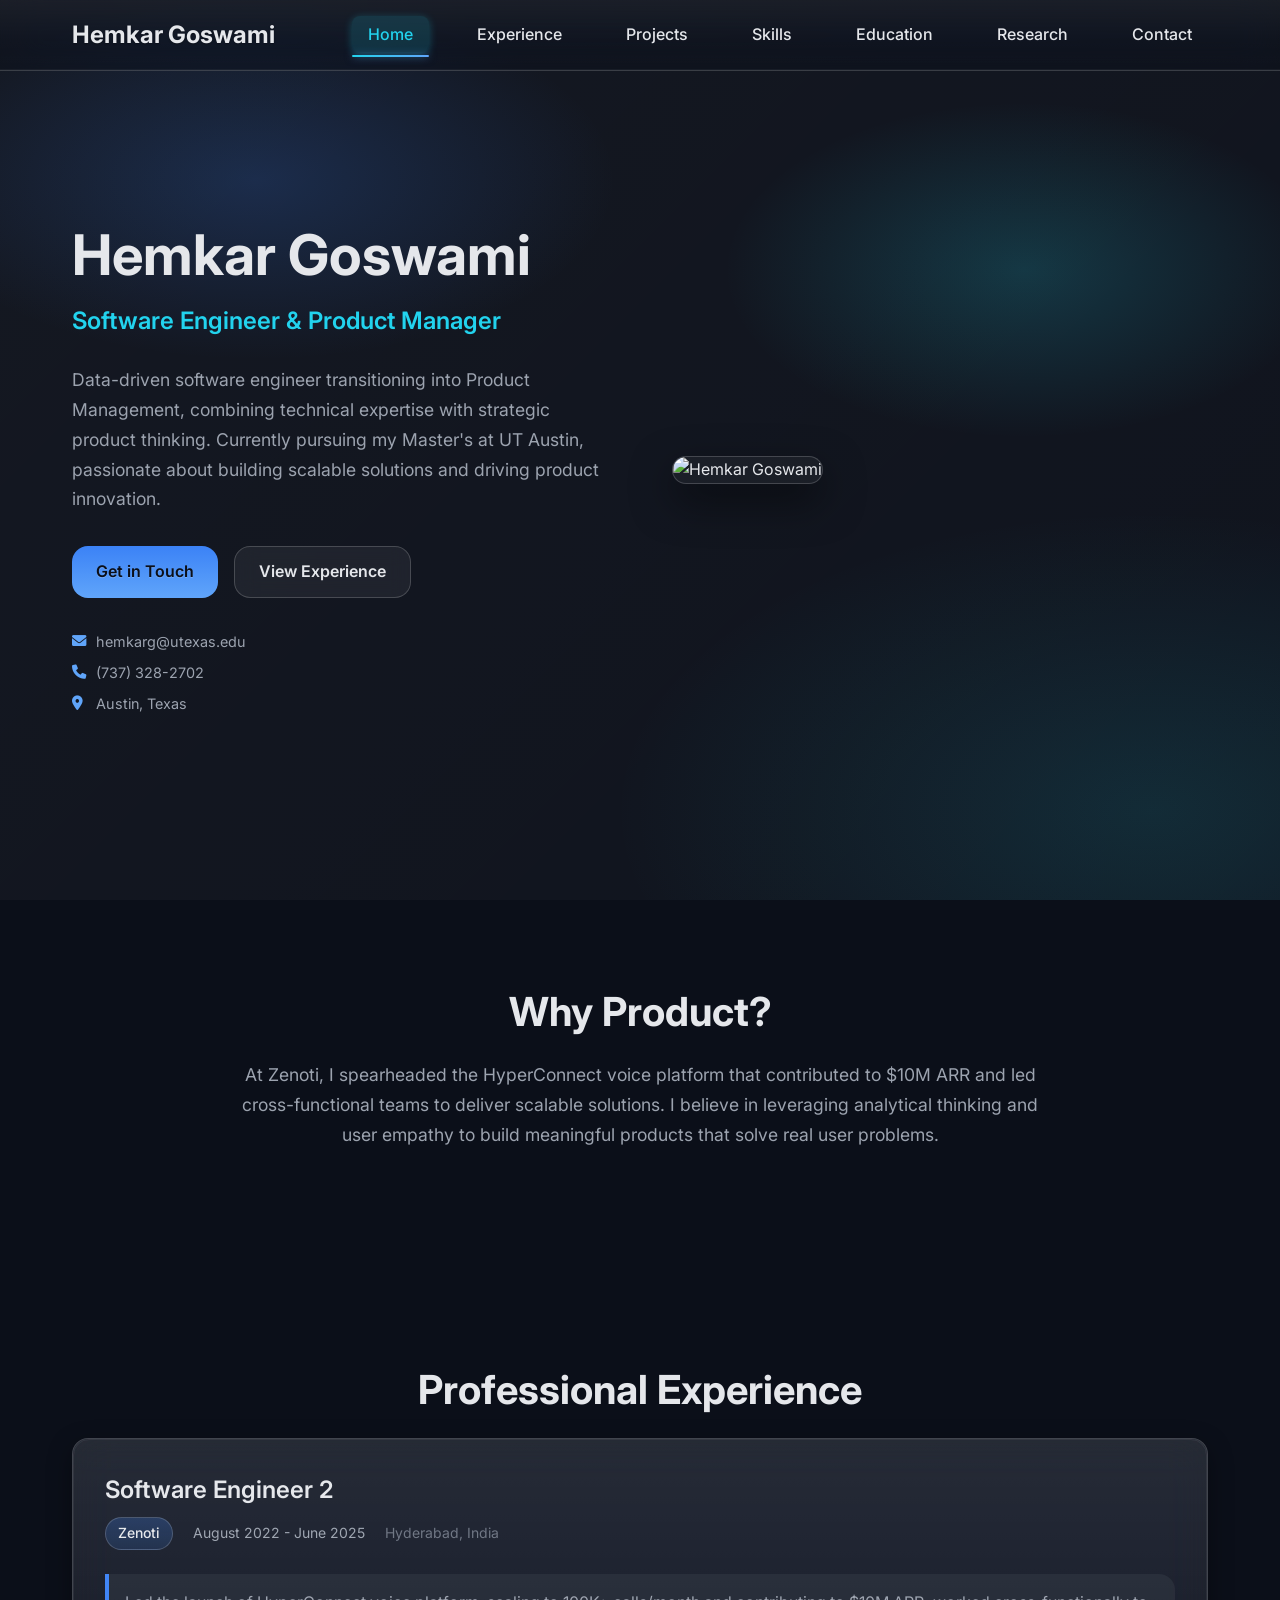
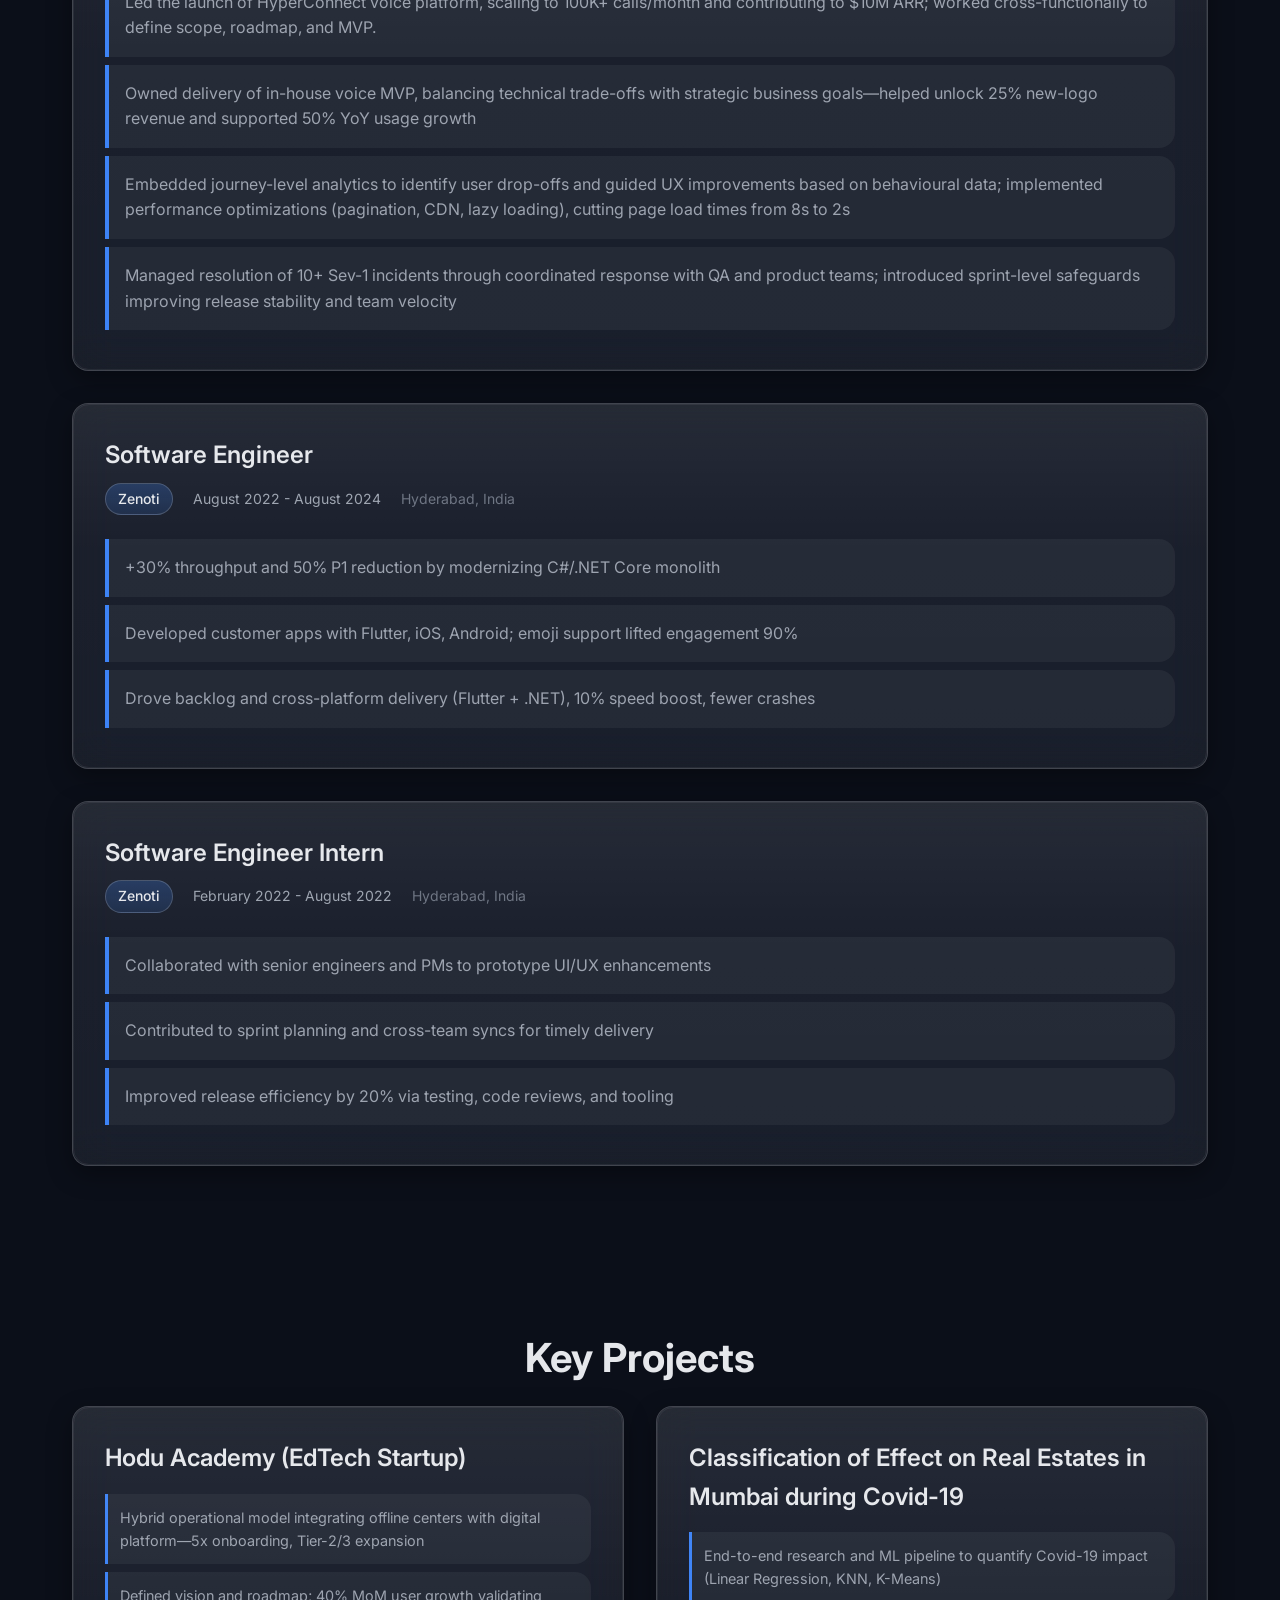
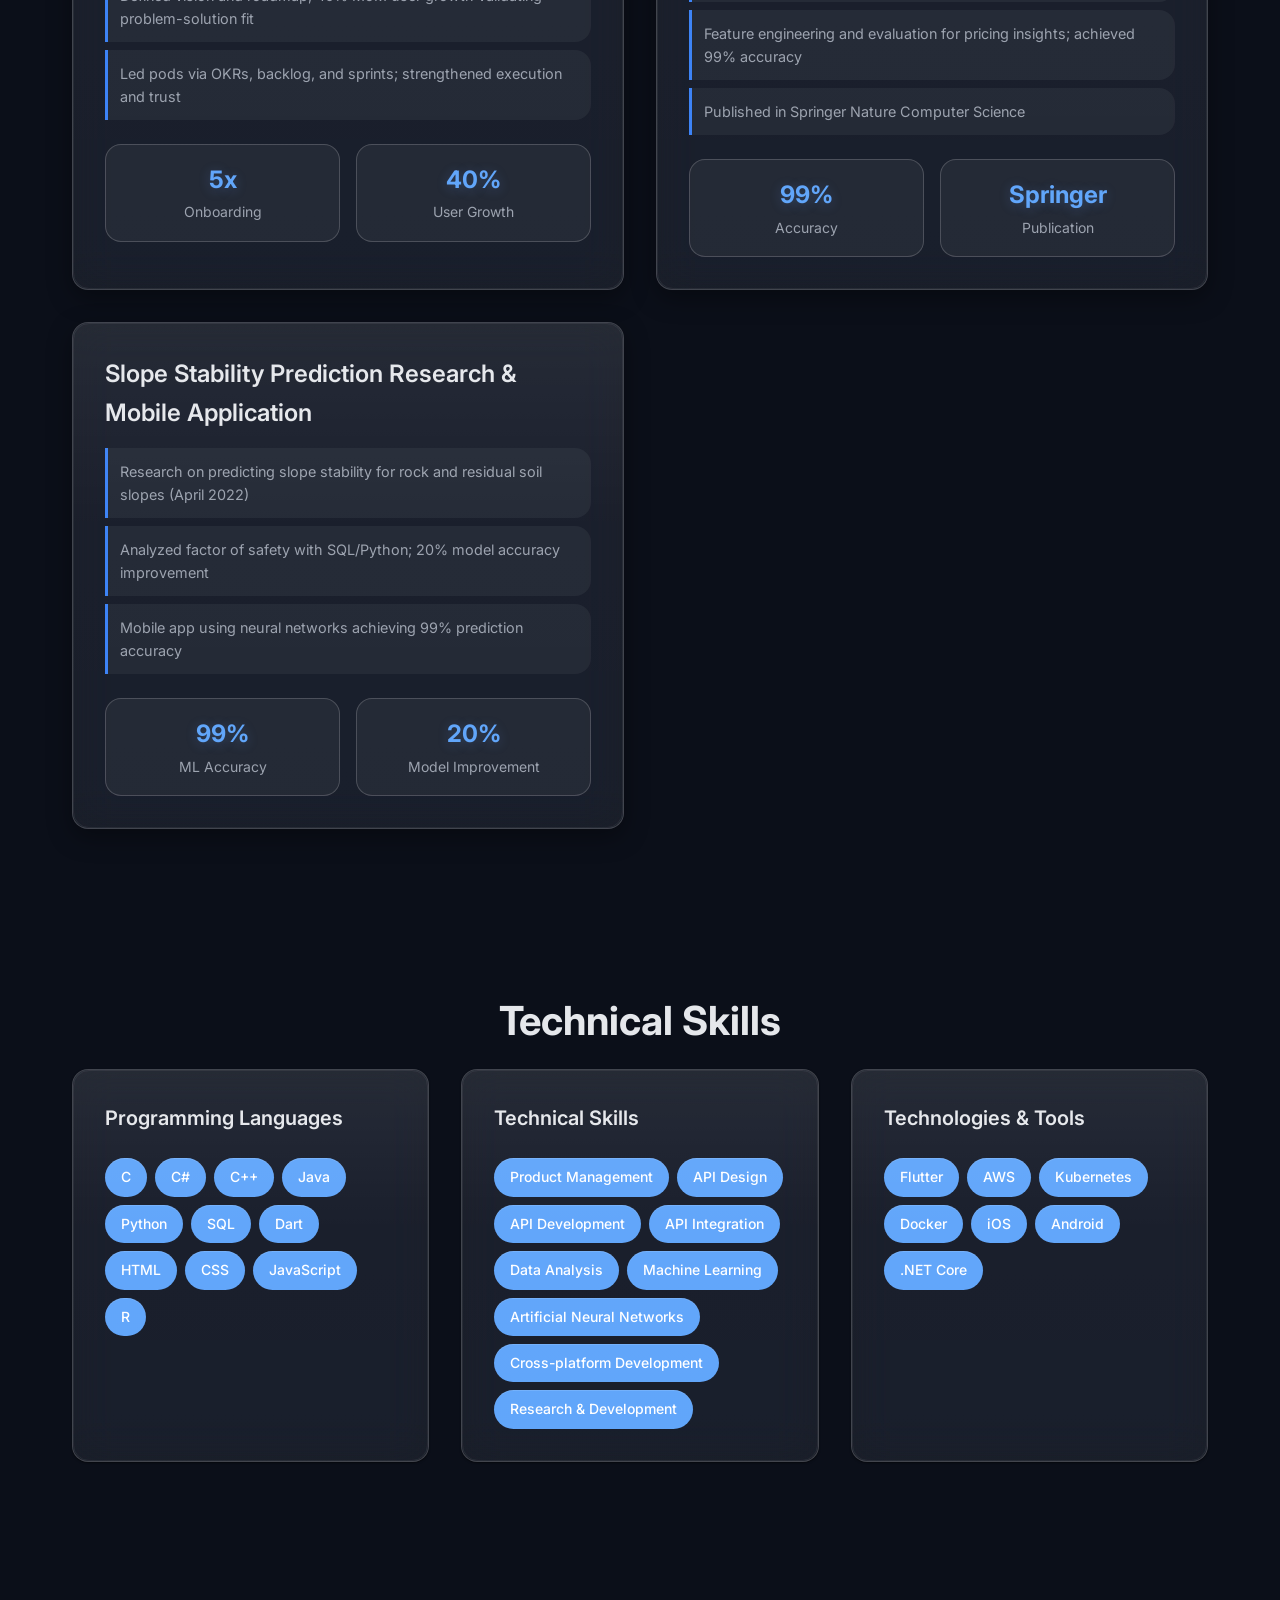
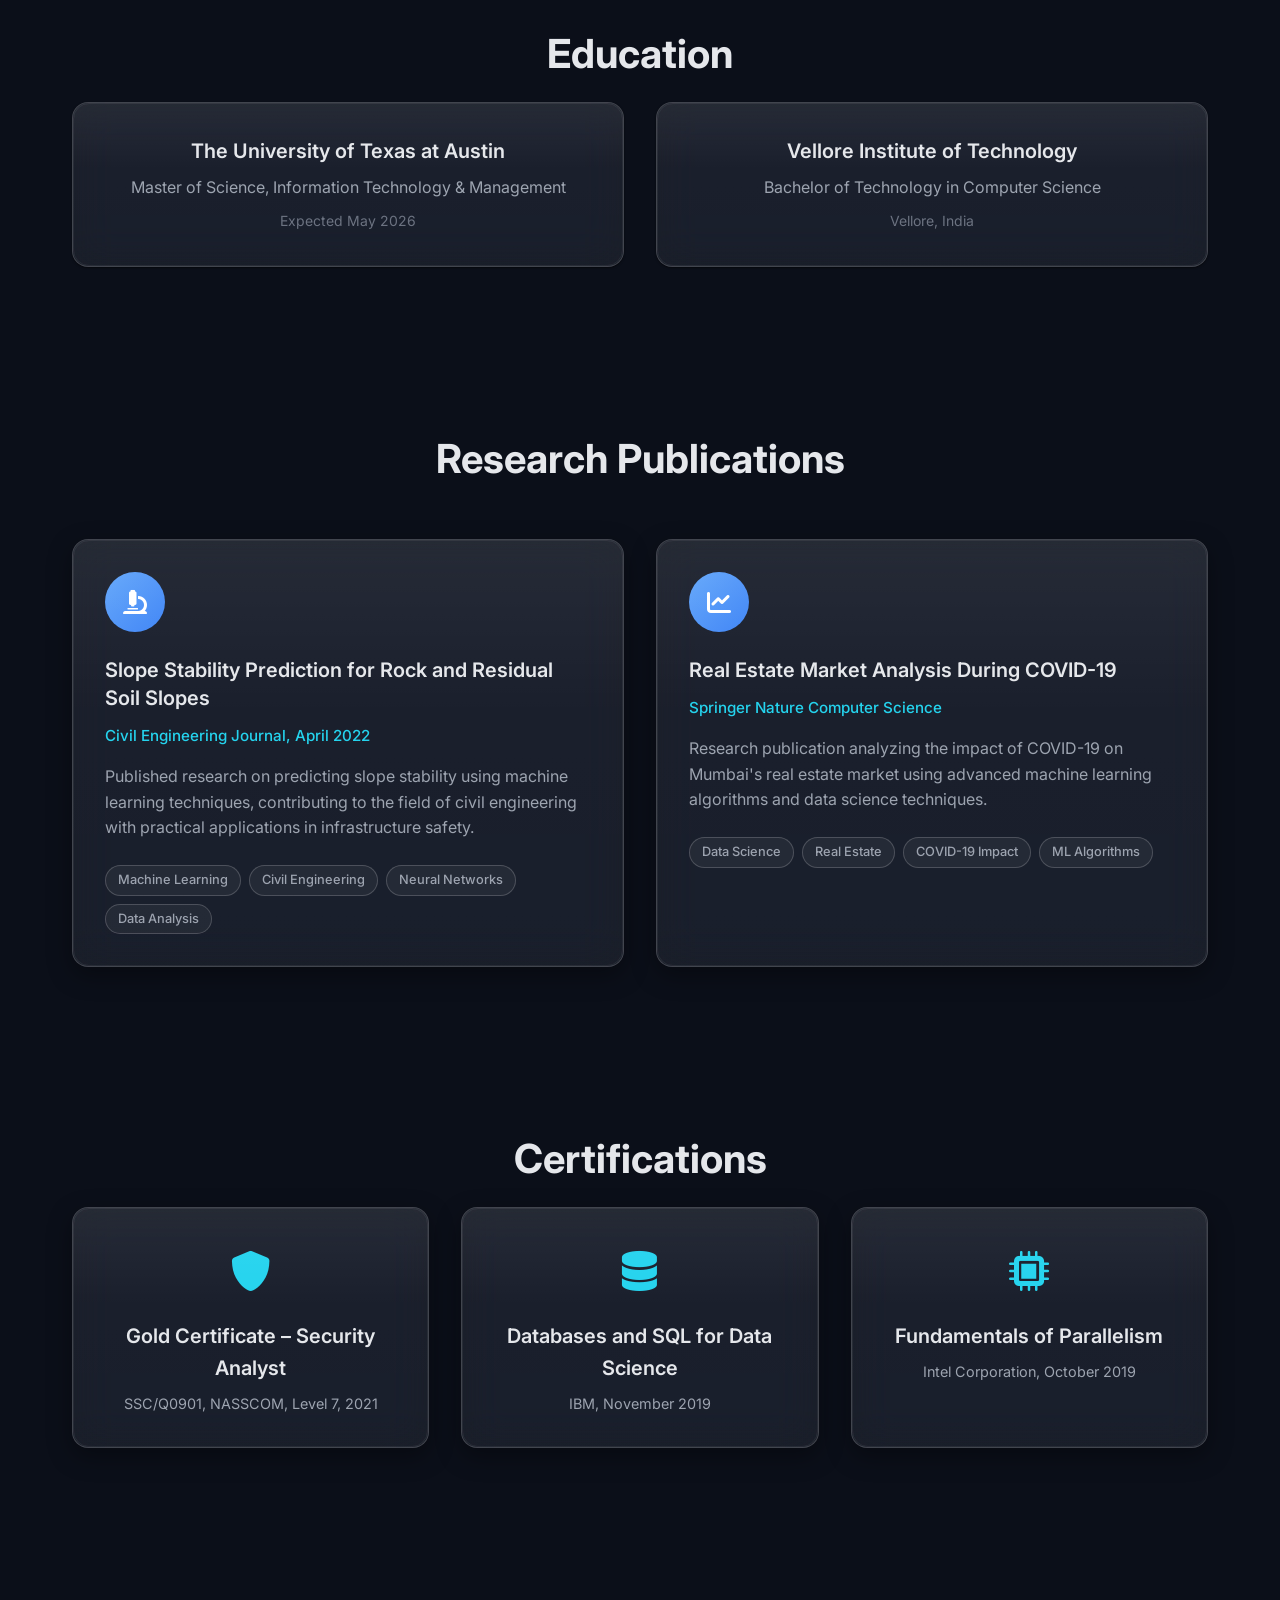
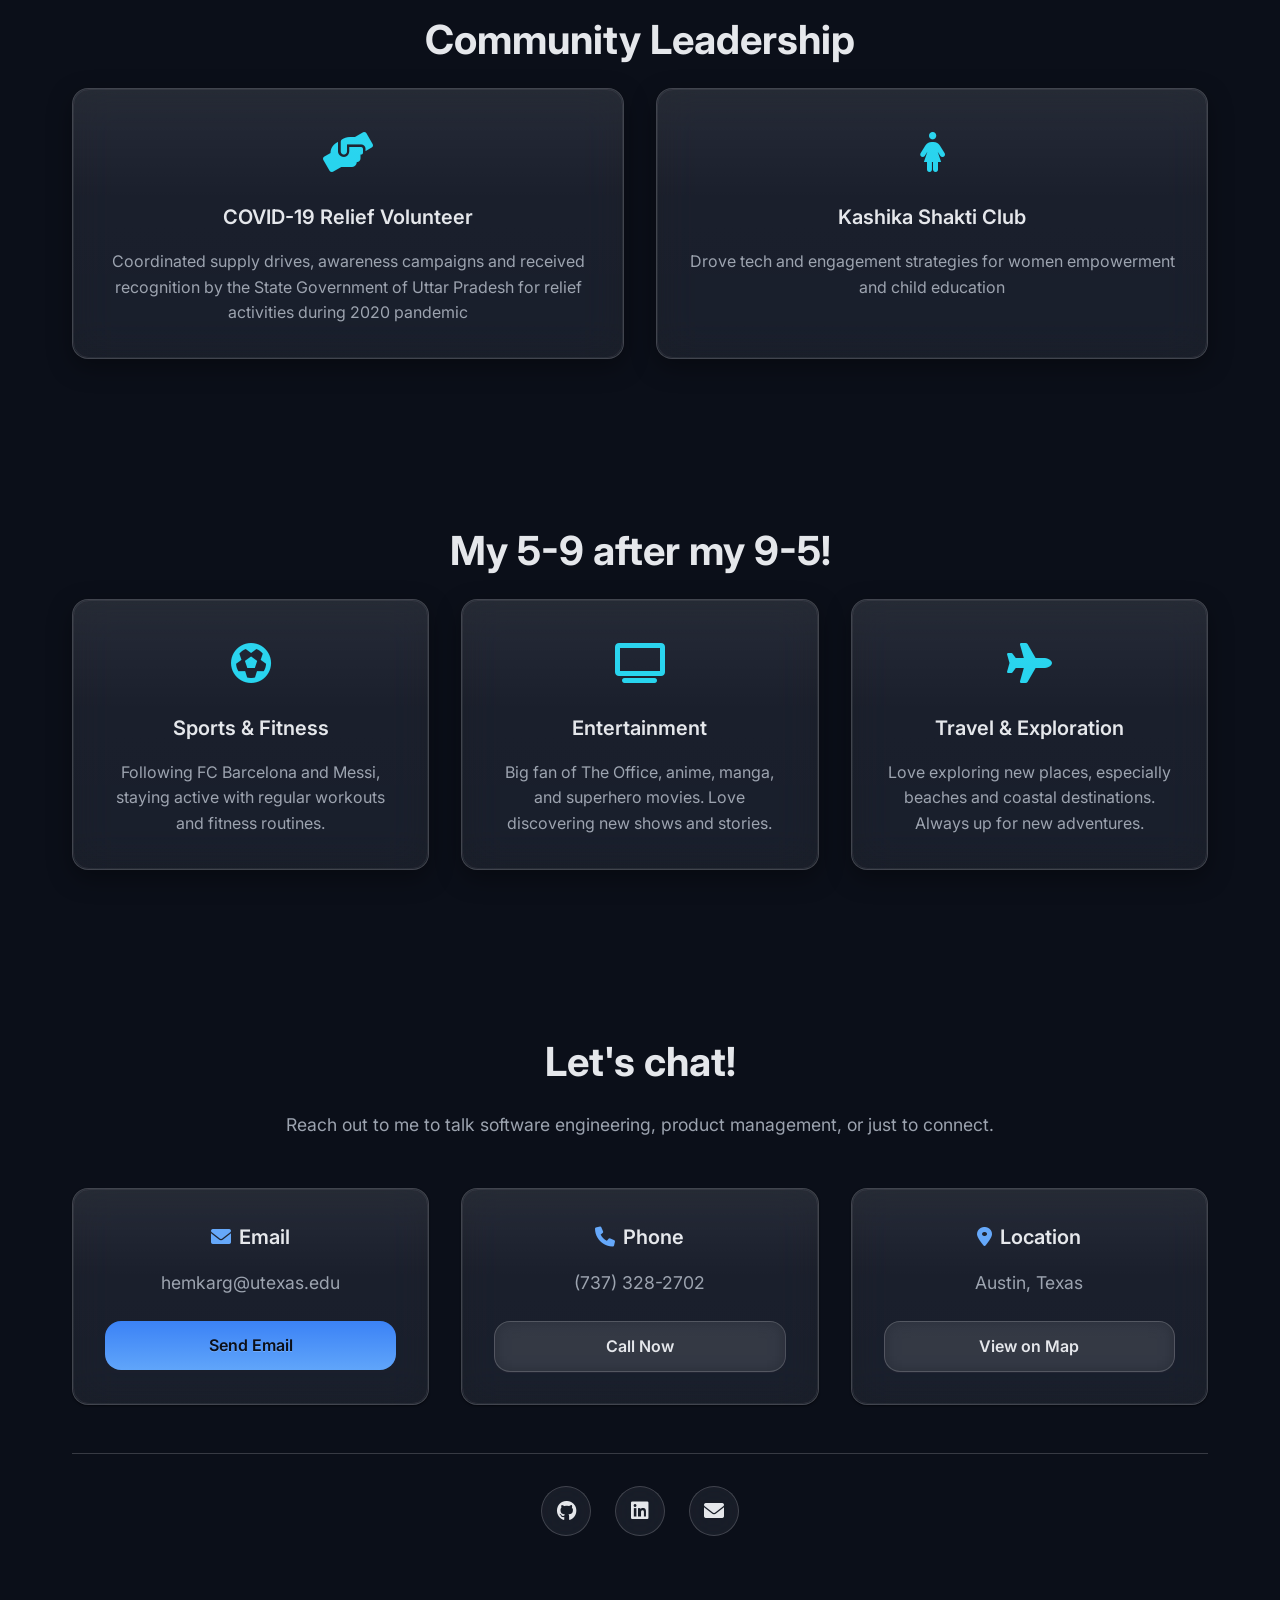
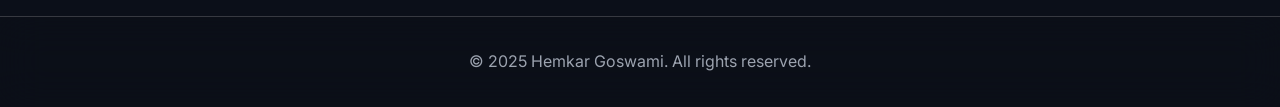
==== commit 4d5165c9: "Add mobile navigation toggle and enhance navbar behavior: Introduced a button for mobile navigation," ====
--- a/index.html
+++ b/index.html
@@ -16,6 +16,9 @@
             <div class="nav-logo">
                 Hemkar Goswami
             </div>
+            <button class="nav-toggle" aria-label="Toggle navigation" aria-expanded="false">
+                <span class="bar"></span>
+            </button>
             <ul class="nav-menu">
                 <li><a href="#home">Home</a></li>
                 <li><a href="#experience">Experience</a></li>
--- a/stylesheet.css
+++ b/stylesheet.css
@@ -930,3 +930,288 @@
     }
 }
 
+/* ---- Dark Glassmorphism Theme Overrides ---- */
+:root {
+    --primary-color: #60a5fa;
+    --secondary-color: #3b82f6;
+    --accent-color: #22d3ee;
+    --text-primary: #e5e7eb;
+    --text-secondary: #9ca3af;
+    --text-light: #6b7280;
+    --bg-primary: #0b0f19;
+    --bg-secondary: rgba(255, 255, 255, 0.06);
+    --bg-accent: rgba(255, 255, 255, 0.04);
+    --border-color: rgba(255, 255, 255, 0.12);
+    --hairline: rgba(255, 255, 255, 0.18);
+    --shadow-sm: 0 1px 2px rgba(0, 0, 0, 0.5);
+    --shadow-md: 0 8px 24px rgba(0, 0, 0, 0.35);
+    --shadow-lg: 0 16px 40px rgba(0, 0, 0, 0.5);
+    --radius: 16px;
+    --blur-strength: 20px;
+}
+
+body {
+    background:
+        radial-gradient(1200px 700px at 10% -10%, rgba(59, 130, 246, 0.15), transparent 60%),
+        radial-gradient(900px 500px at 90% 10%, rgba(34, 211, 238, 0.12), transparent 60%),
+        radial-gradient(1000px 600px at 50% 120%, rgba(99, 102, 241, 0.10), transparent 60%),
+        var(--bg-primary);
+    color: var(--text-primary);
+}
+
+.navbar {
+    background: rgba(12, 16, 24, 0.5);
+    backdrop-filter: blur(var(--blur-strength)) saturate(150%);
+    -webkit-backdrop-filter: blur(var(--blur-strength)) saturate(150%);
+    border-bottom: 1px solid var(--hairline);
+    position: fixed;
+    top: 0;
+    width: 100%;
+    z-index: 1000;
+    overflow: hidden;
+    transition: all 0.3s ease;
+}
+
+.navbar.scrolled {
+    background: rgba(12, 16, 24, 0.8);
+    backdrop-filter: blur(calc(var(--blur-strength) + 10px)) saturate(180%);
+    -webkit-backdrop-filter: blur(calc(var(--blur-strength) + 10px)) saturate(180%);
+    box-shadow: 0 4px 20px rgba(0, 0, 0, 0.3);
+}
+
+.navbar::before {
+    content: '';
+    position: absolute;
+    inset: 0;
+    pointer-events: none;
+    background: linear-gradient(180deg, rgba(255,255,255,0.12), rgba(255,255,255,0.02) 60%, transparent 100%);
+    opacity: 0.4;
+}
+
+.navbar::after {
+    content: '';
+    position: absolute;
+    inset: 0;
+    border-bottom: 1px solid rgba(255, 255, 255, 0.08);
+    mix-blend-mode: overlay;
+    pointer-events: none;
+}
+
+.nav-logo { 
+    color: var(--text-primary); 
+    position: relative;
+    z-index: 1;
+    text-shadow: 0 1px 2px rgba(0, 0, 0, 0.3);
+    transition: all 0.4s ease;
+    opacity: 0;
+    transform: translateX(-20px);
+    pointer-events: none;
+}
+
+.nav-logo.visible {
+    opacity: 1;
+    transform: translateX(0);
+    pointer-events: auto;
+}
+
+.nav-logo:hover {
+    color: var(--accent-color);
+    text-shadow: 0 2px 8px rgba(34, 211, 238, 0.4);
+}
+
+.hero { background: linear-gradient(135deg, rgba(255, 255, 255, 0.04) 0%, rgba(255, 255, 255, 0.02) 100%); }
+.hero::before {
+    background:
+        radial-gradient(600px 300px at 20% 20%, rgba(59, 130, 246, 0.20), transparent 60%),
+        radial-gradient(500px 280px at 80% 30%, rgba(34, 211, 238, 0.18), transparent 60%);
+}
+.hero-subtitle { color: var(--accent-color); }
+
+.btn-primary {
+    background: linear-gradient(180deg, var(--secondary-color), var(--primary-color));
+    color: #0b0f19;
+    text-shadow: 0 1px 0 rgba(255, 255, 255, 0.2);
+}
+.btn-primary:hover {
+    background: linear-gradient(180deg, var(--primary-color), var(--accent-color));
+    box-shadow: 0 8px 24px rgba(34, 211, 238, 0.35);
+}
+.btn-secondary {
+    background: rgba(255, 255, 255, 0.06);
+    color: var(--text-primary);
+    border: 1px solid var(--hairline);
+    backdrop-filter: blur(calc(var(--blur-strength) / 2));
+    -webkit-backdrop-filter: blur(calc(var(--blur-strength) / 2));
+}
+.btn-secondary:hover { background: rgba(255, 255, 255, 0.1); }
+
+.profile-photo { border: 1px solid var(--hairline); background: rgba(255, 255, 255, 0.04); }
+
+.experience, .projects, .skills, .education, .research, .certifications, .community, .interests, .contact {
+    background: transparent;
+}
+
+.experience-card, .project-card, .skill-category, .education-card, .research-card, .certification-card, .community-card, .interest-card, .contact-method, .social-link {
+    background: rgba(255, 255, 255, 0.06);
+    border: 1px solid var(--hairline);
+    backdrop-filter: blur(var(--blur-strength)) saturate(140%);
+    -webkit-backdrop-filter: blur(var(--blur-strength)) saturate(140%);
+    position: relative;
+    overflow: hidden;
+}
+
+.company {
+    background: linear-gradient(180deg, rgba(59, 130, 246, 0.25), rgba(59, 130, 246, 0.15));
+    color: var(--text-primary);
+    border: 1px solid var(--hairline);
+}
+
+.achievement-list li, .project-achievements li, .highlight-tag, .stat { background: rgba(255, 255, 255, 0.05); border-color: var(--hairline); }
+.achievement-list li { border-left-color: var(--secondary-color); }
+.project-achievements li { border-left-color: var(--secondary-color); }
+.research-journal { color: var(--accent-color); }
+.certification-icon, .community-icon, .interest-icon { color: var(--accent-color); }
+
+.social-links { border-top: 1px solid var(--hairline); }
+.social-link { color: var(--text-primary); }
+.social-link:hover {
+    background: linear-gradient(180deg, var(--secondary-color), var(--accent-color));
+    color: #0b0f19;
+    box-shadow: 0 12px 30px rgba(34, 211, 238, 0.35);
+}
+
+/* Subtle glass highlight sheen on cards */
+.experience-card::before, .project-card::before, .skill-category::before, .education-card::before, .research-card::before, .certification-card::before, .community-card::before, .interest-card::before, .contact-method::before {
+    content: '';
+    position: absolute;
+    inset: 0;
+    pointer-events: none;
+    background: linear-gradient(180deg, rgba(255,255,255,0.18), rgba(255,255,255,0.04) 40%, rgba(255,255,255,0.02) 100%);
+    opacity: 0.35;
+}
+
+/* Light inner stroke for depth */
+.experience-card::after, .project-card::after, .skill-category::after, .education-card::after, .research-card::after, .certification-card::after, .community-card::after, .interest-card::after, .contact-method::after {
+    content: '';
+    position: absolute;
+    inset: 0;
+    border-radius: inherit;
+    border: 1px solid rgba(255, 255, 255, 0.06);
+    mix-blend-mode: overlay;
+    pointer-events: none;
+}
+
+/* Elevated, smooth hover with micro parallax */
+.experience-card:hover, .project-card:hover, .skill-category:hover, .education-card:hover, .research-card:hover, .certification-card:hover, .community-card:hover, .interest-card:hover, .contact-method:hover {
+    transform: translateY(-6px);
+    box-shadow: 0 18px 50px rgba(0, 0, 0, 0.55);
+}
+
+/* Sheen sweep on hover */
+.experience-card:hover::before, .project-card:hover::before, .skill-category:hover::before, .education-card:hover::before, .research-card:hover::before, .certification-card:hover::before, .community-card:hover::before, .interest-card:hover::before, .contact-method:hover::before {
+    opacity: 0.45;
+}
+
+/* Button hover polish */
+.btn { transition: transform 0.25s ease, box-shadow 0.25s ease, background 0.25s ease; }
+.btn:active { transform: translateY(0); filter: brightness(0.98); }
+
+/* Nav menu items with glass effect */
+.nav-menu {
+    position: relative;
+    z-index: 1;
+}
+
+.nav-menu a {
+    position: relative;
+    padding: 0.5rem 1rem;
+    border-radius: 8px;
+    transition: var(--transition);
+    backdrop-filter: blur(8px);
+    -webkit-backdrop-filter: blur(8px);
+}
+
+.nav-menu a:hover {
+    background: rgba(255, 255, 255, 0.08);
+    color: var(--accent-color);
+    transform: translateY(-1px);
+    box-shadow: 0 4px 12px rgba(34, 211, 238, 0.2);
+}
+
+.nav-menu a.active {
+    background: rgba(34, 211, 238, 0.15);
+    color: var(--accent-color);
+    box-shadow: 0 2px 8px rgba(34, 211, 238, 0.3);
+}
+
+/* Link underline animation refinement */
+.nav-menu a::after { 
+    height: 2px; 
+    border-radius: 2px; 
+    box-shadow: 0 0 8px rgba(96,165,250,0.6);
+    background: linear-gradient(90deg, var(--accent-color), var(--primary-color));
+}
+
+/* Icon chips hover */
+.skill-tag { box-shadow: inset 0 1px 0 rgba(255,255,255,0.12); }
+.skill-tag:hover { box-shadow: 0 8px 20px rgba(59,130,246,0.25); }
+
+/* Stats subtle glow */
+.stat-number { text-shadow: 0 2px 12px rgba(96,165,250,0.25); }
+
+.footer {
+    background: rgba(12, 16, 24, 0.6);
+    backdrop-filter: blur(var(--blur-strength));
+    -webkit-backdrop-filter: blur(var(--blur-strength));
+    color: var(--text-secondary);
+    border-top: 1px solid var(--hairline);
+}
+
+/* Mobile nav toggle styles */
+.nav-toggle { 
+    display: none; 
+    width: 44px; 
+    height: 44px; 
+    border-radius: 12px; 
+    border: 1px solid var(--hairline); 
+    background: rgba(255,255,255,0.06); 
+    color: var(--text-primary); 
+    align-items: center; 
+    justify-content: center; 
+    cursor: pointer; 
+    position: relative;
+    z-index: 1;
+    backdrop-filter: blur(8px);
+    -webkit-backdrop-filter: blur(8px);
+    transition: var(--transition);
+}
+
+.nav-toggle:hover {
+    background: rgba(255, 255, 255, 0.1);
+    transform: translateY(-1px);
+    box-shadow: 0 4px 12px rgba(34, 211, 238, 0.2);
+}
+.nav-toggle .bar { width: 20px; height: 2px; background: var(--text-primary); border-radius: 2px; position: relative; }
+.nav-toggle .bar::before, .nav-toggle .bar::after { content: ''; position: absolute; left: 0; width: 20px; height: 2px; background: var(--text-primary); border-radius: 2px; }
+.nav-toggle .bar::before { top: -6px; }
+.nav-toggle .bar::after { top: 6px; }
+
+@media (max-width: 768px) {
+    .nav-toggle { display: inline-flex; }
+    .nav-menu {
+        position: absolute;
+        top: 70px;
+        right: 1rem;
+        left: 1rem;
+        display: none;
+        flex-direction: column;
+        gap: 0.75rem;
+        padding: 0.75rem;
+        background: rgba(255, 255, 255, 0.06);
+        border: 1px solid var(--hairline);
+        border-radius: 12px;
+        backdrop-filter: blur(var(--blur-strength));
+        -webkit-backdrop-filter: blur(var(--blur-strength));
+    }
+    .nav-menu.active { display: flex; }
+}
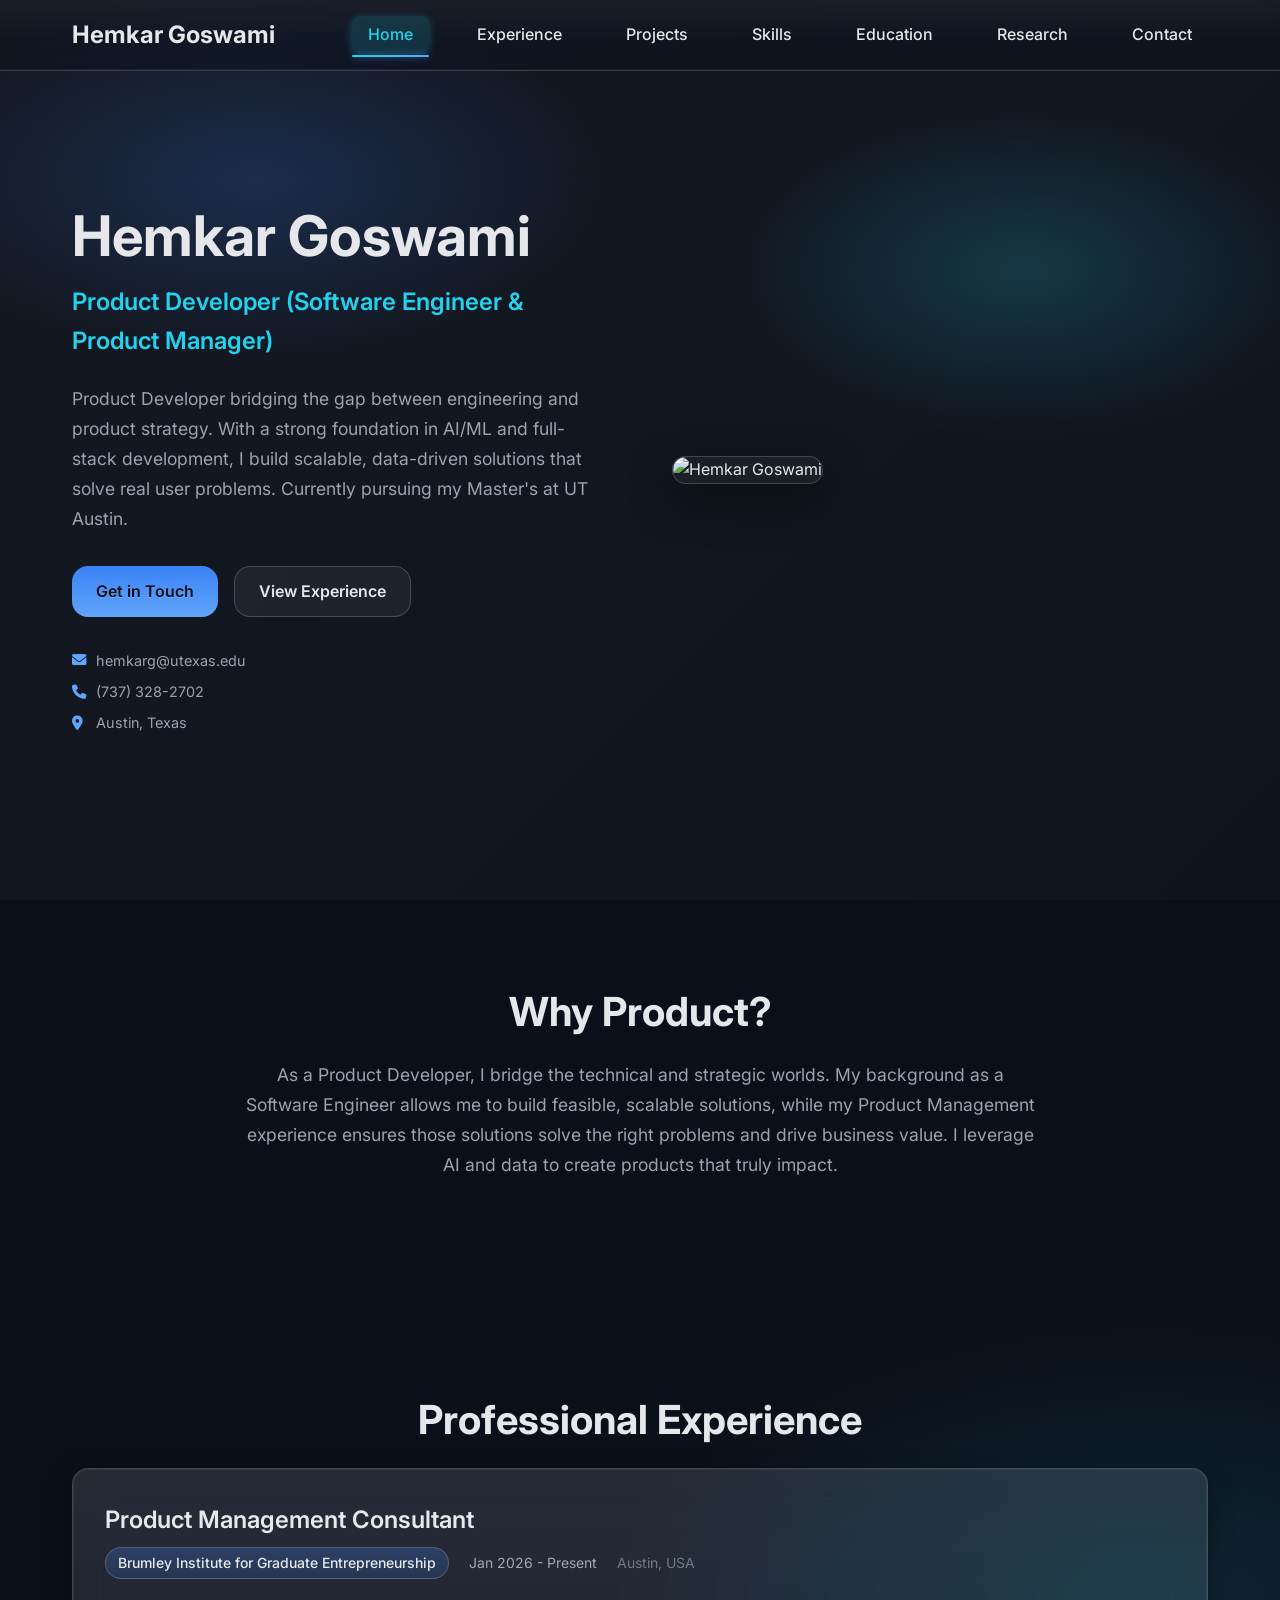
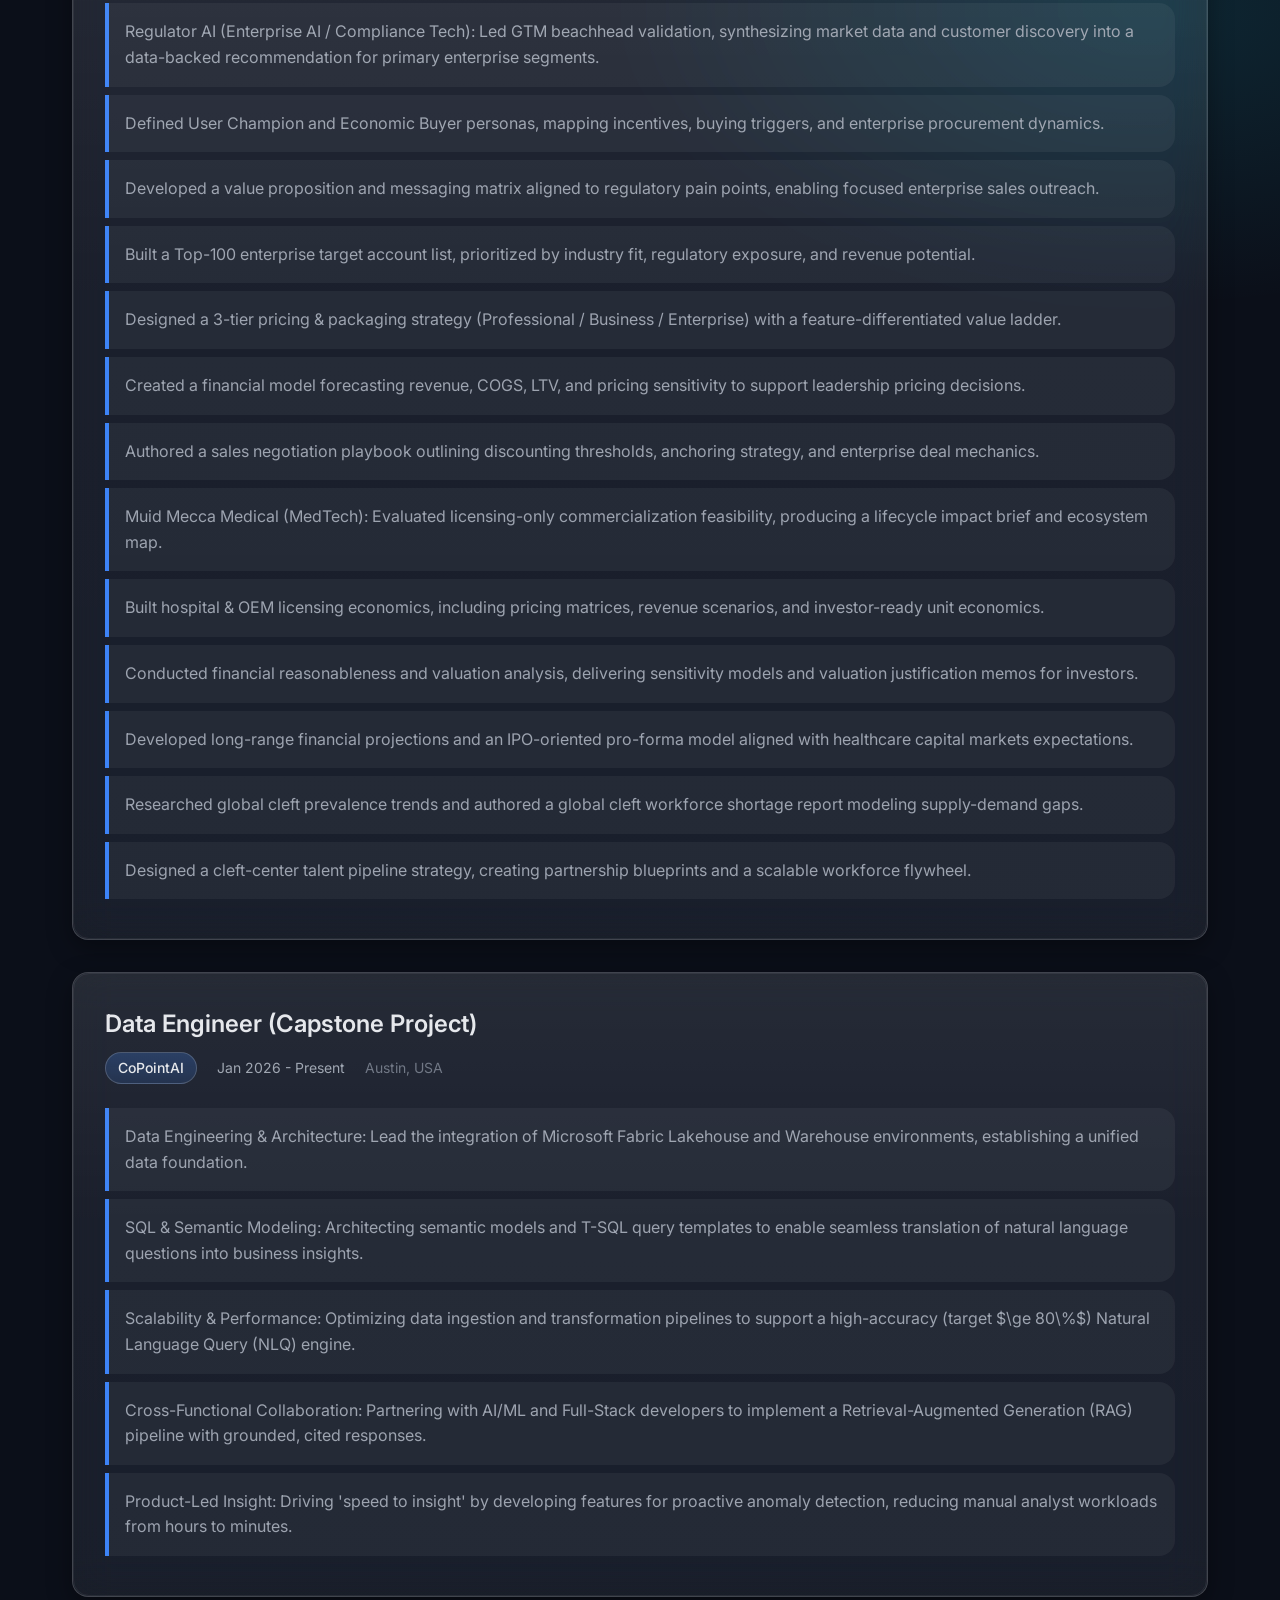
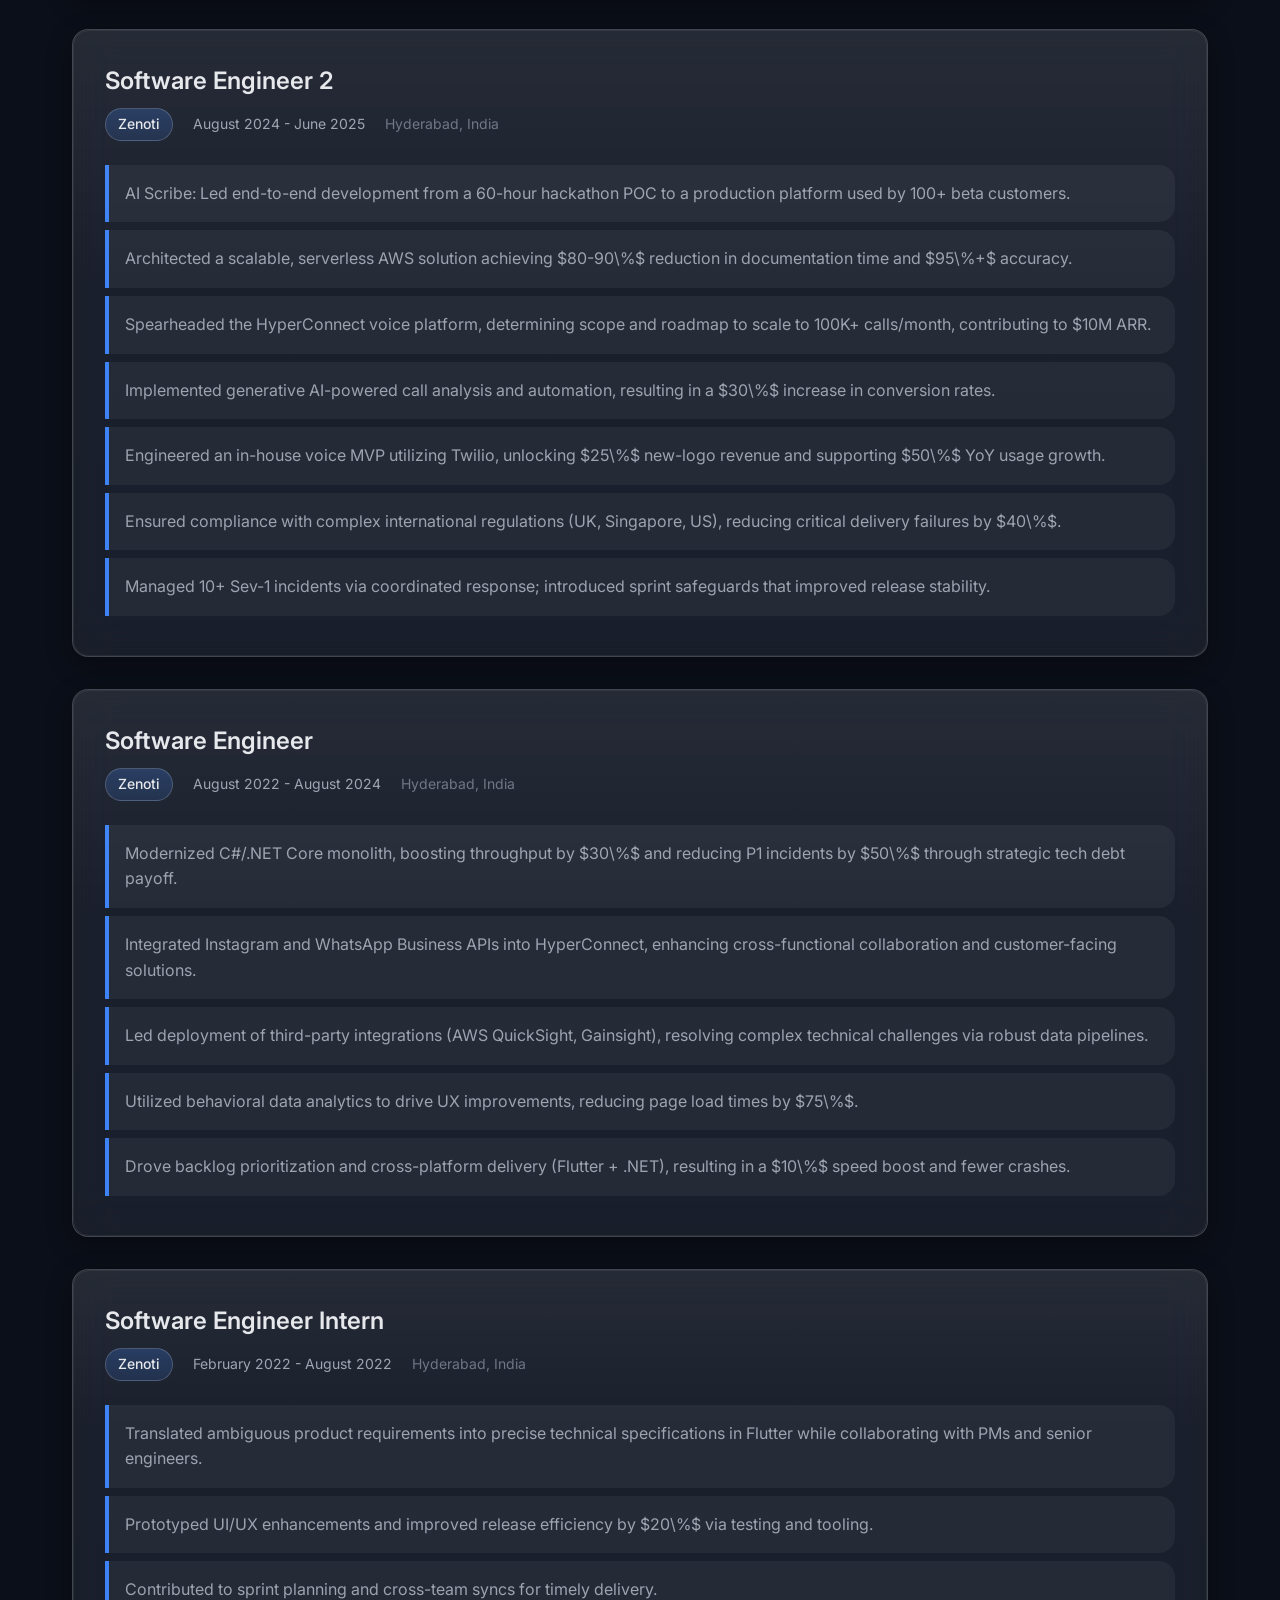
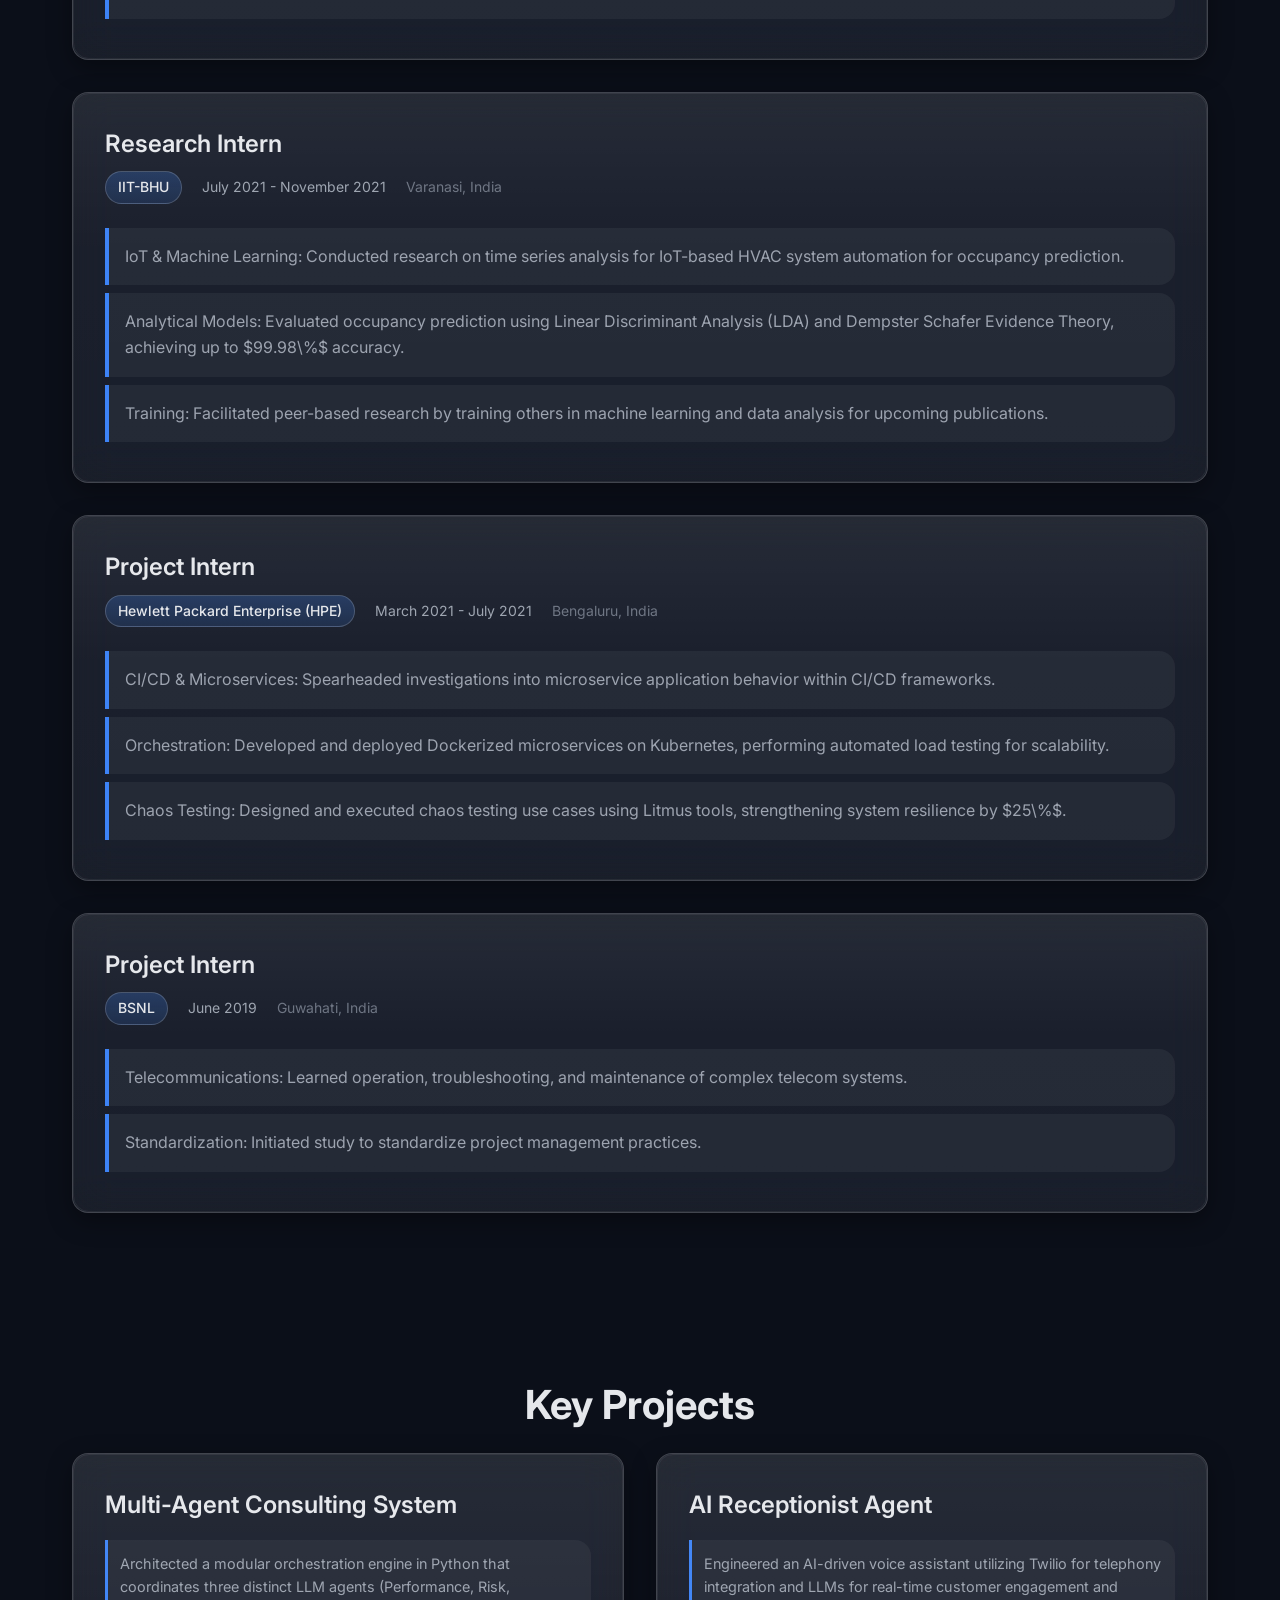
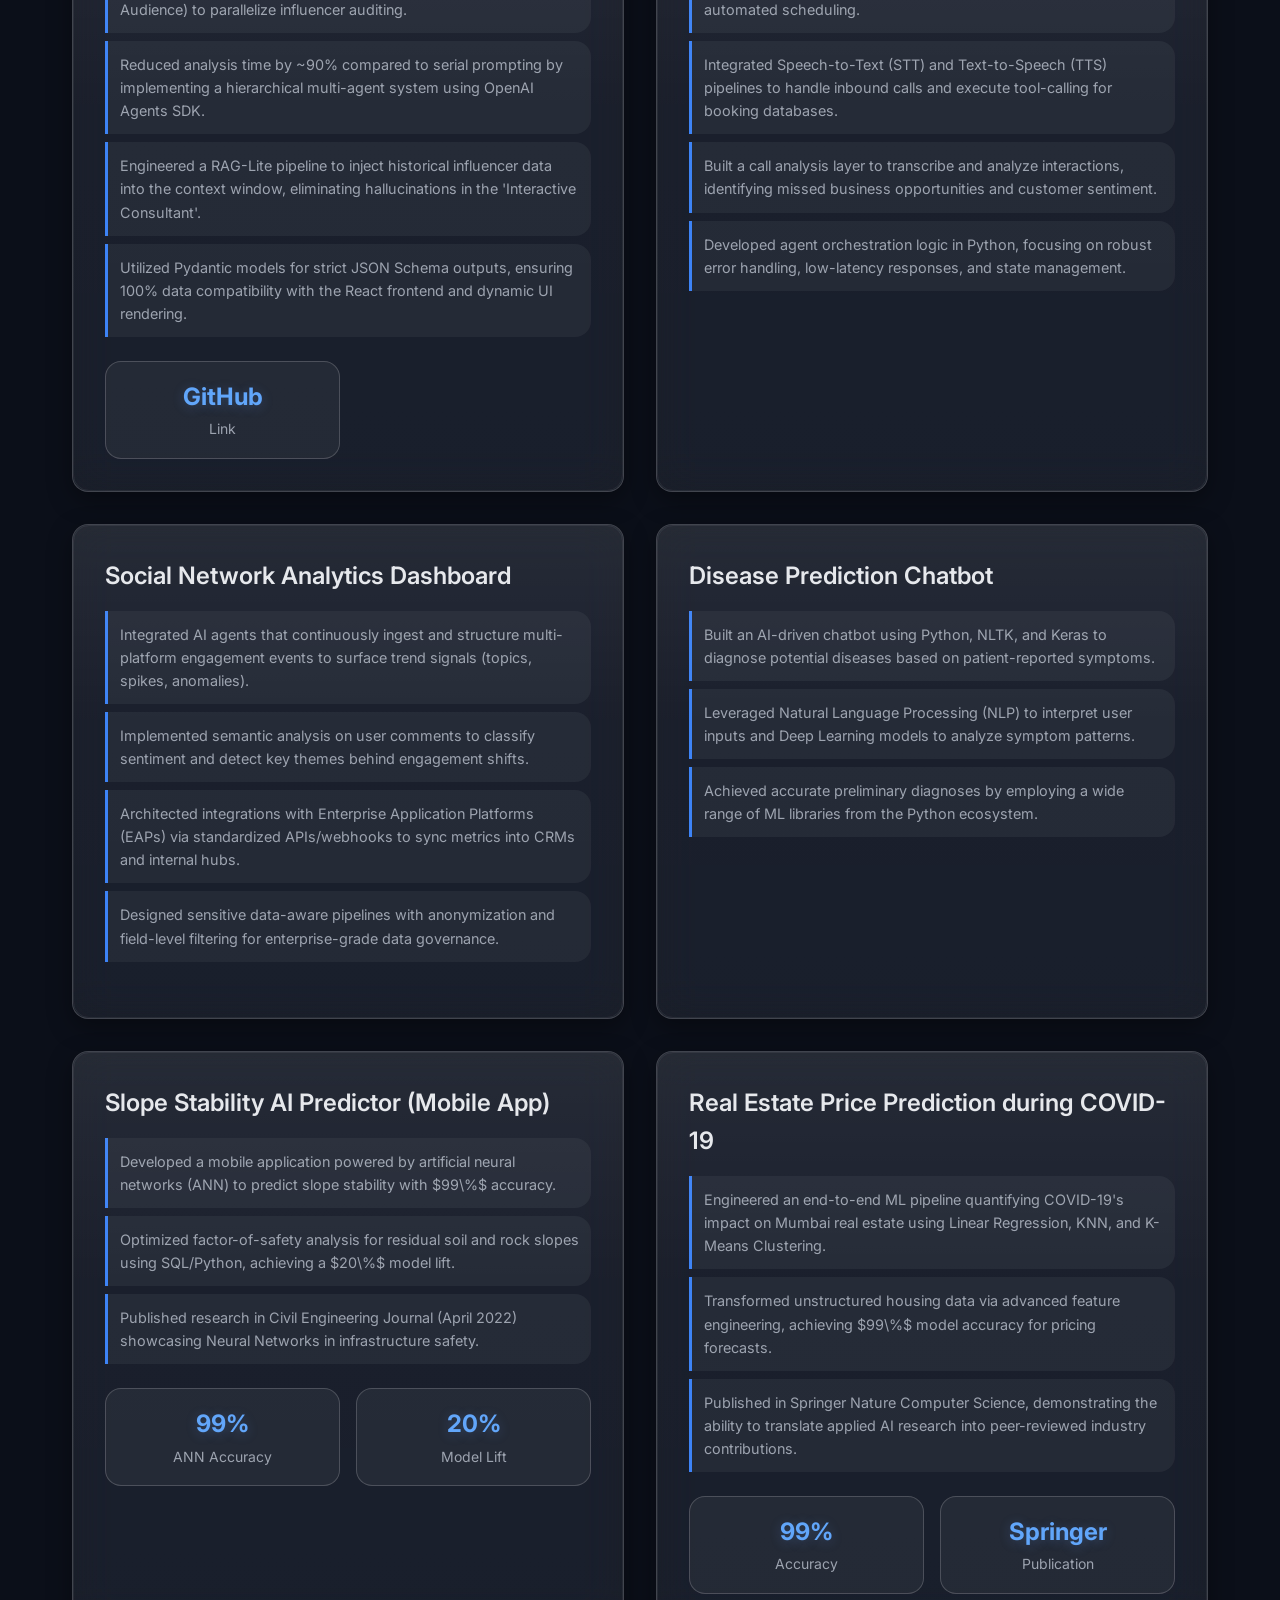
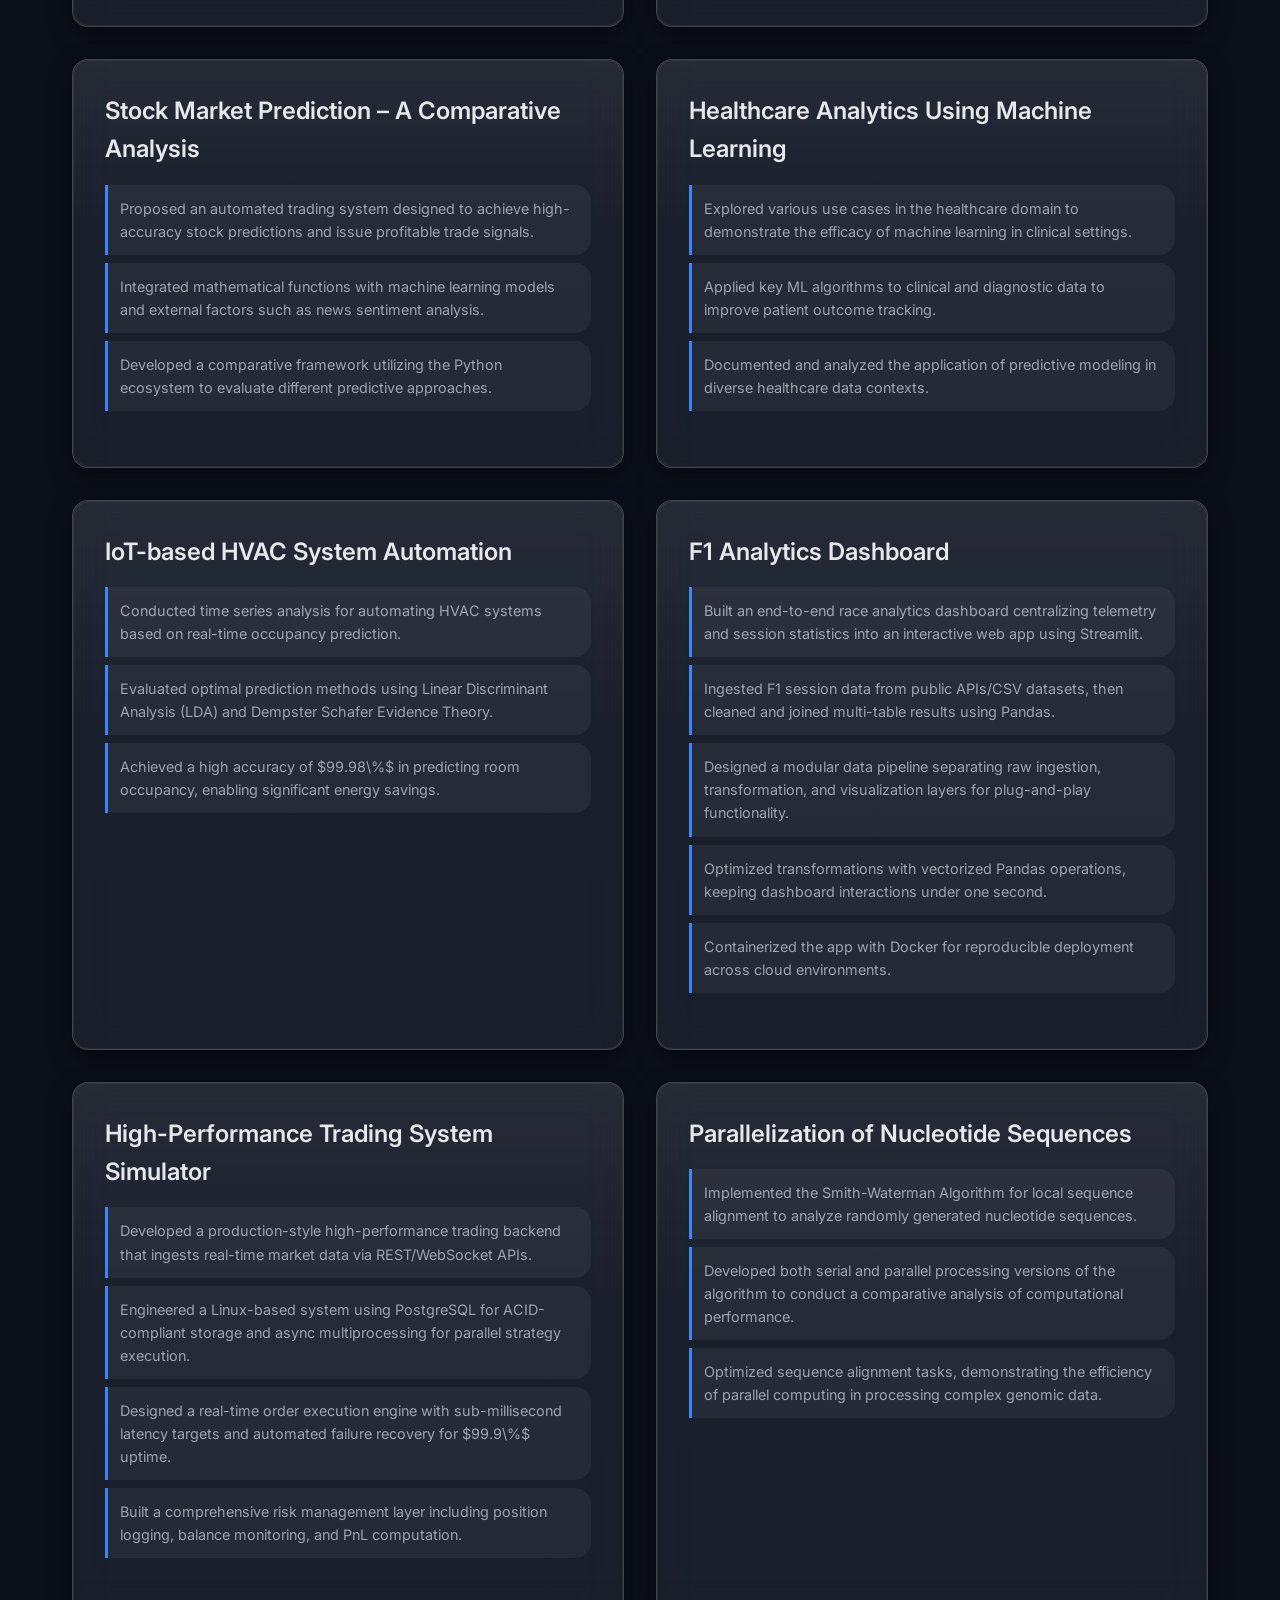
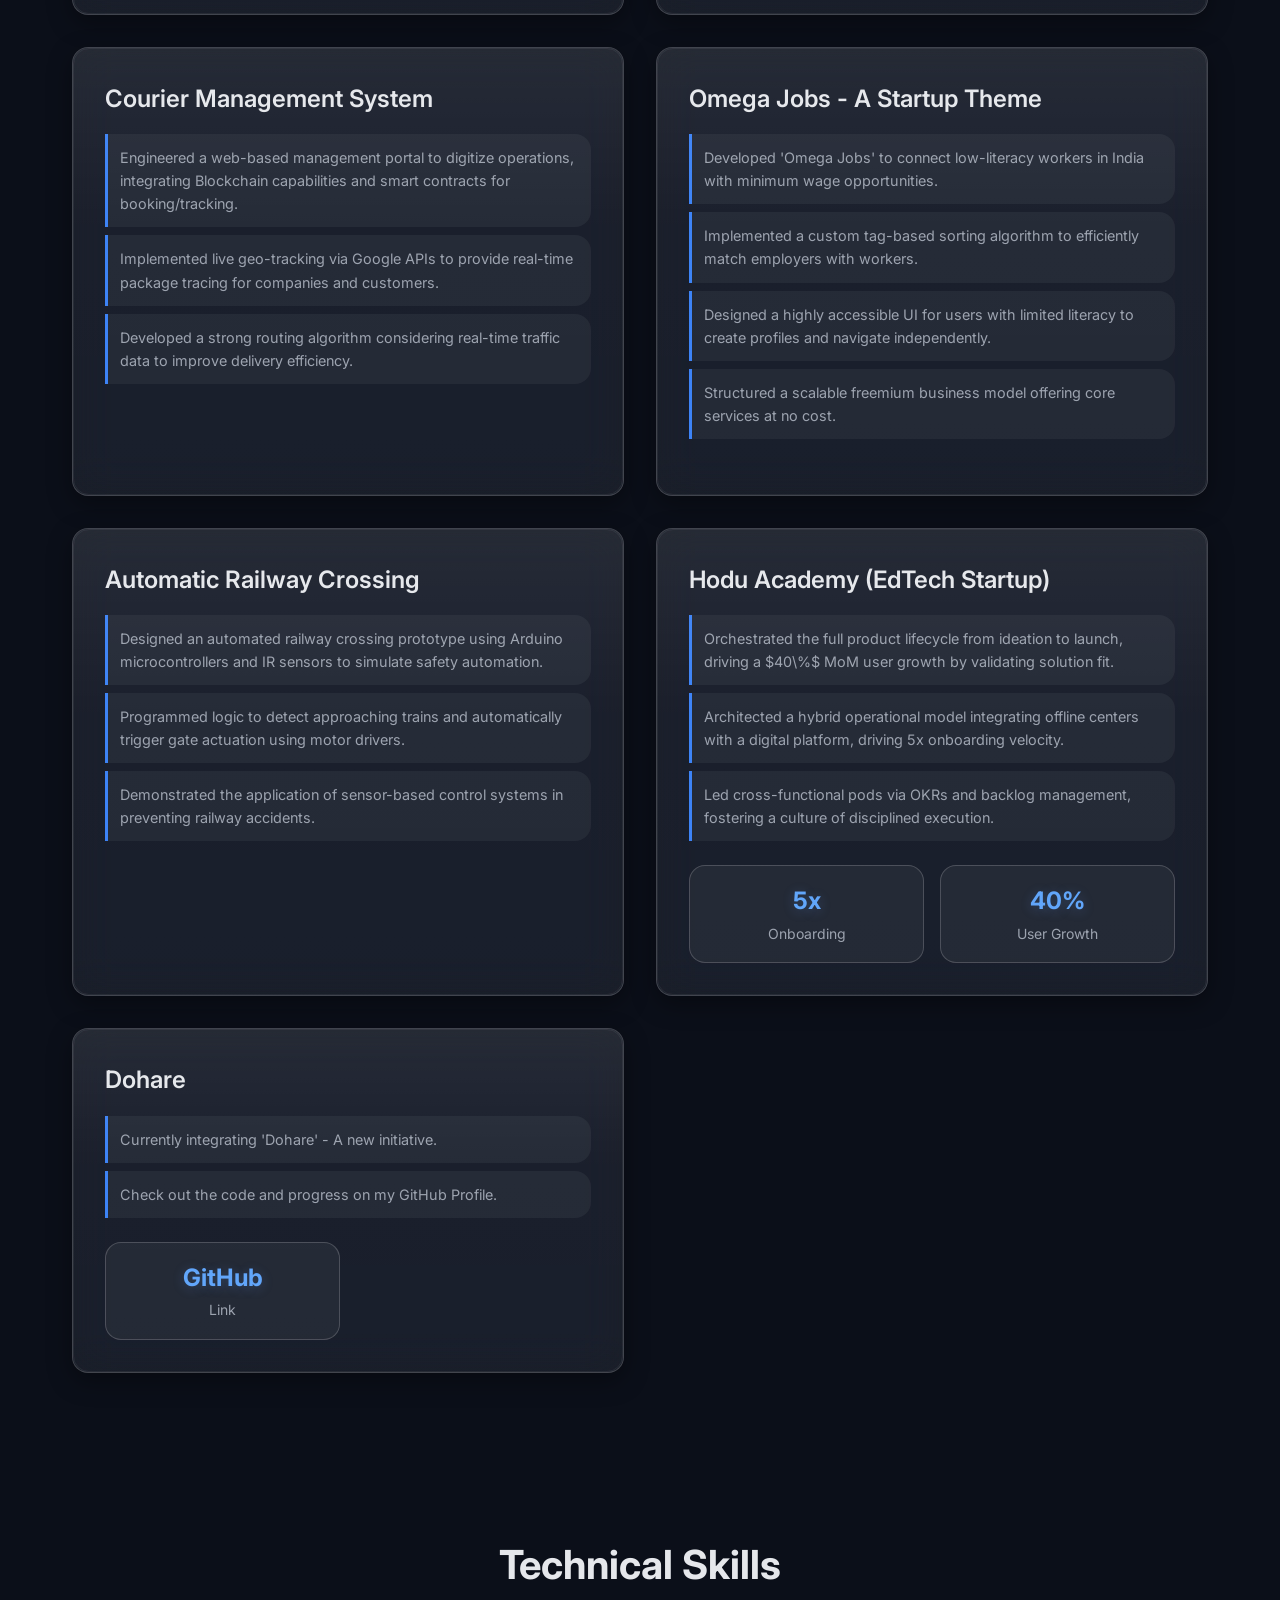
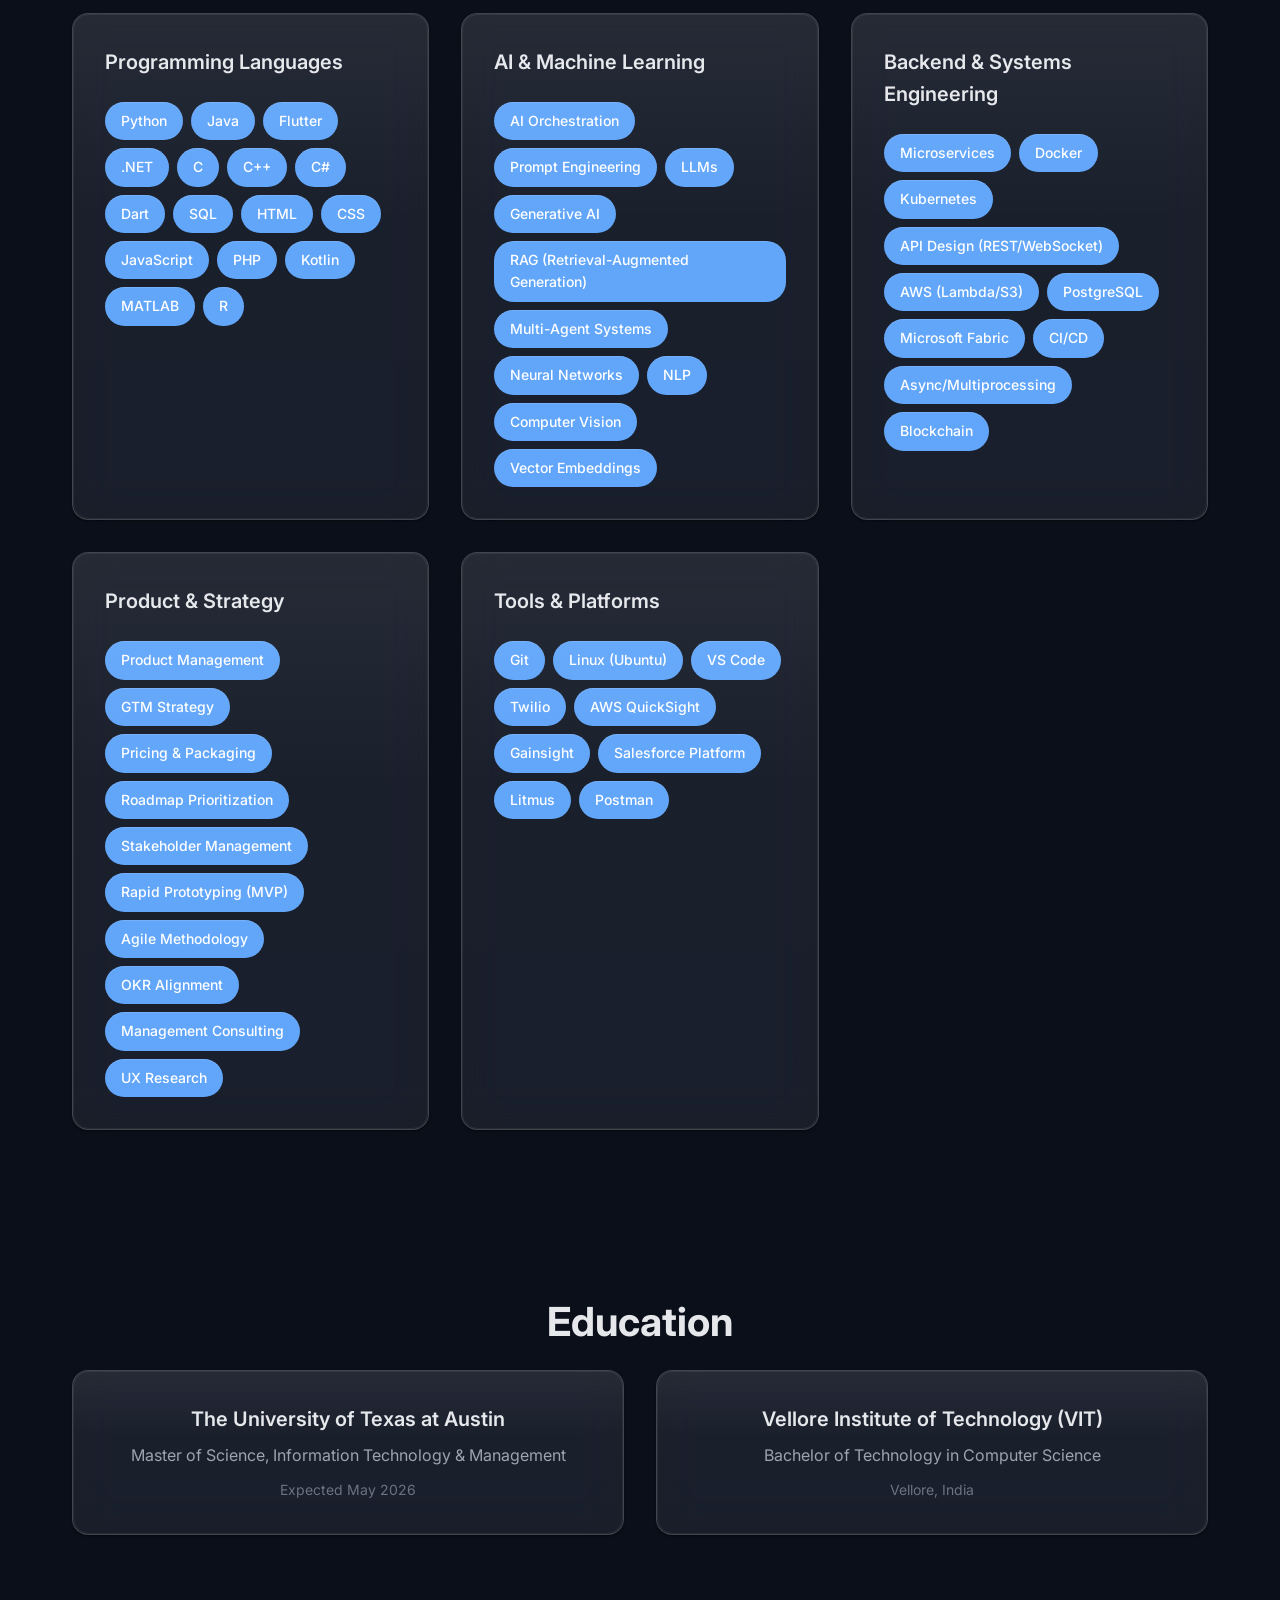
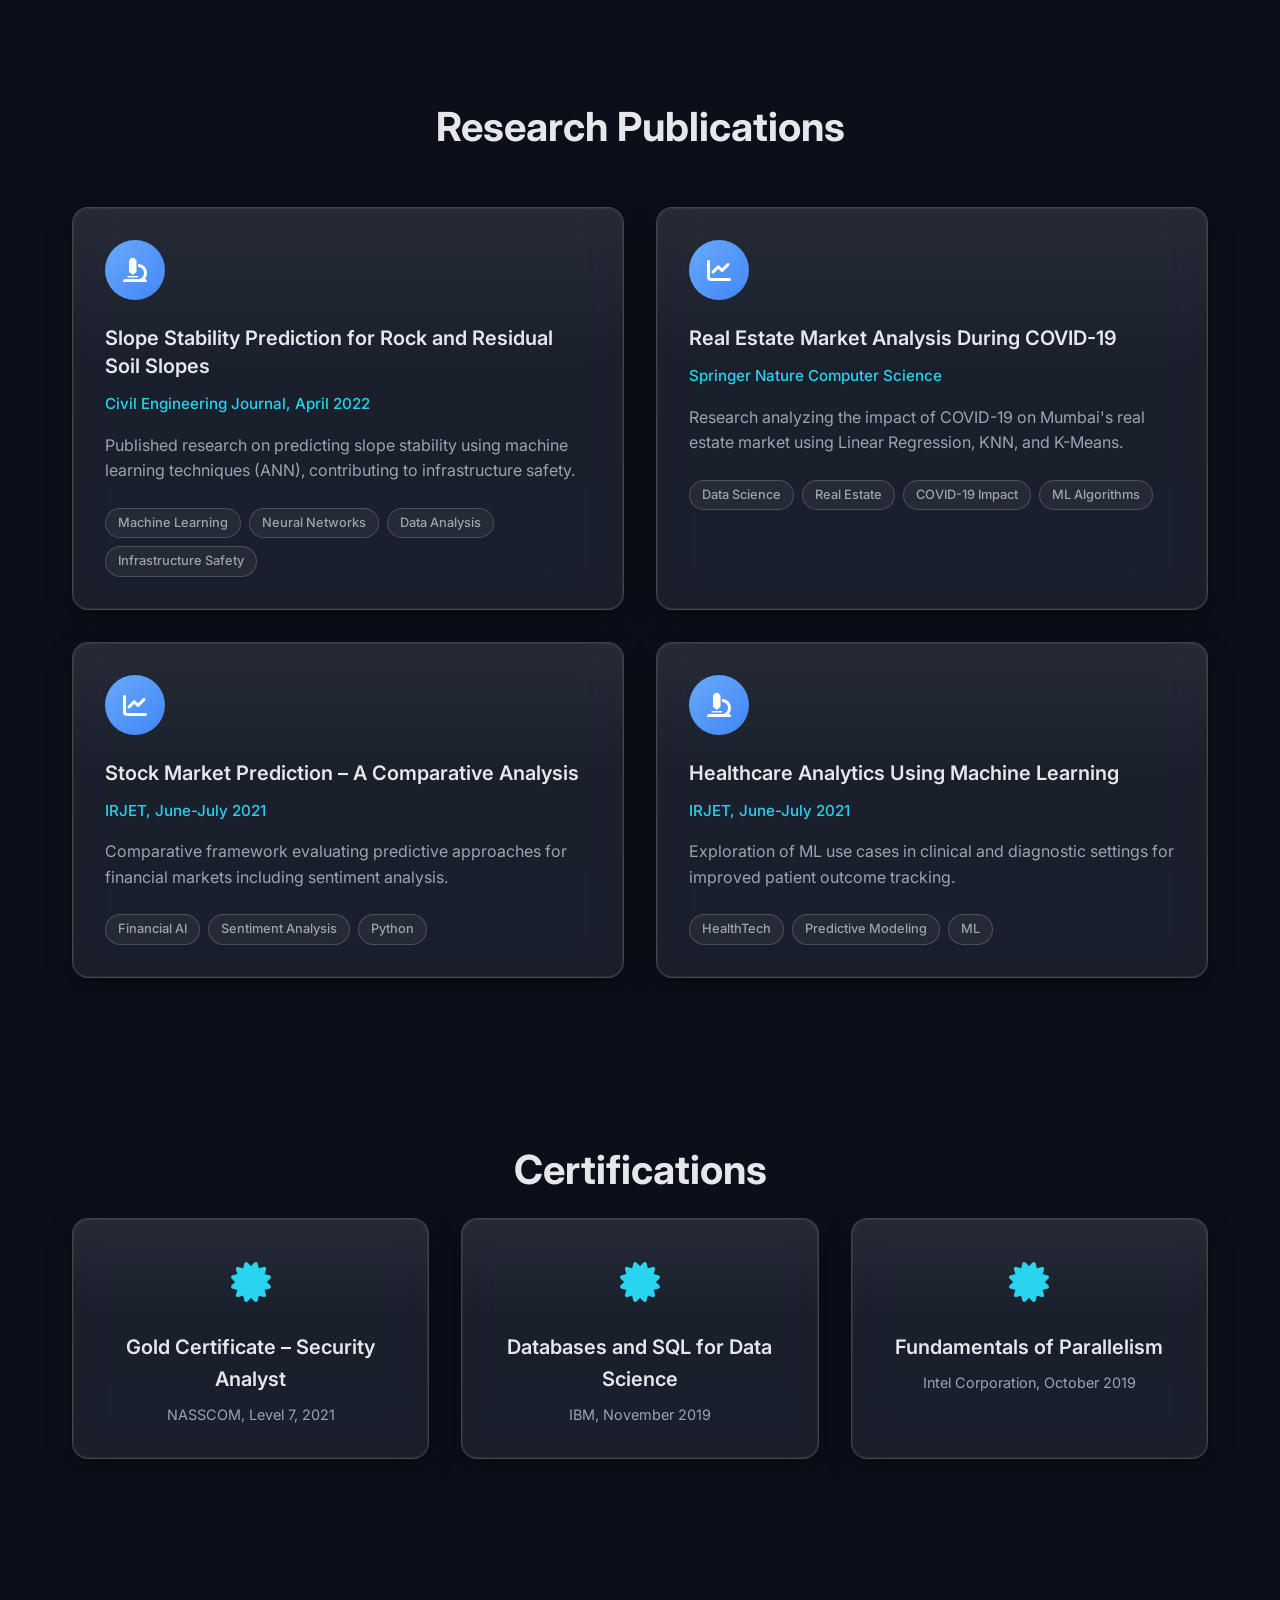
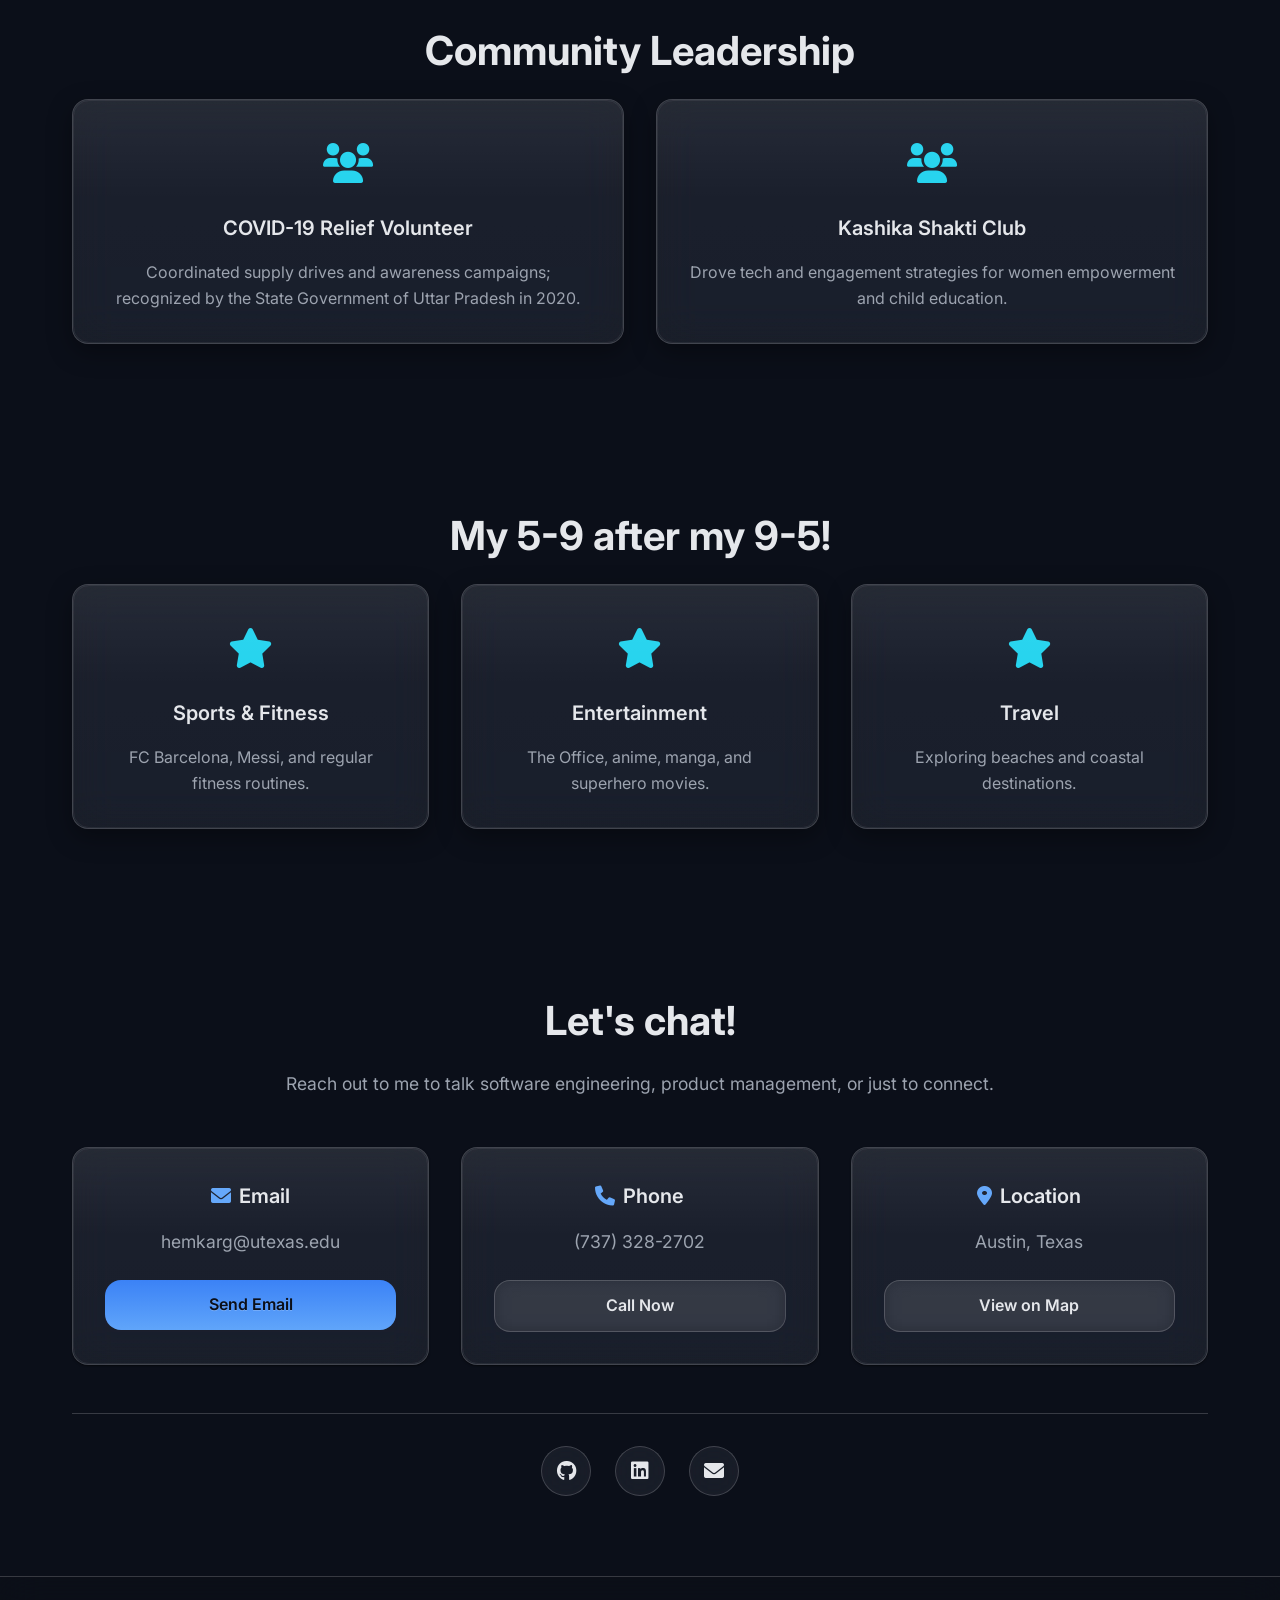
==== commit 281fa37a: "feat: Update portfolio content with new professional experience, role, and descriptions." ====
--- a/index.html
+++ b/index.html
@@ -1,14 +1,17 @@
 <!DOCTYPE html>
 <html lang="en">
+
 <head>
     <meta charset="UTF-8">
     <meta name="viewport" content="width=device-width, initial-scale=1.0">
-    <meta name="description" content="Hemkar Goswami - Software Engineer and Product Management Student at UT Austin, specializing in cross-platform development and scalable applications">
+    <meta name="description"
+        content="Hemkar Goswami - Software Engineer and Product Management Student at UT Austin, specializing in cross-platform development and scalable applications">
     <title>Hemkar Goswami - Portfolio</title>
     <link rel="stylesheet" href="stylesheet.css">
     <link href="https://fonts.googleapis.com/css2?family=Inter:wght@300;400;500;600;700&display=swap" rel="stylesheet">
     <link rel="stylesheet" href="https://cdnjs.cloudflare.com/ajax/libs/font-awesome/6.0.0/css/all.min.css">
 </head>
+
 <body>
     <!-- Navigation -->
     <nav class="navbar">
@@ -36,9 +39,11 @@
         <div class="hero-container">
             <div class="hero-content">
                 <h1 class="hero-title">Hemkar Goswami</h1>
-                <h2 class="hero-subtitle">Software Engineer & Product Manager</h2>
+                <h2 class="hero-subtitle">Product Developer (Software Engineer & Product Manager)</h2>
                 <p class="hero-description">
-                    Data-driven software engineer transitioning into Product Management, combining technical expertise with strategic product thinking. Currently pursuing my Master's at UT Austin, passionate about building scalable solutions and driving product innovation.
+                    Product Developer bridging the gap between engineering and product strategy. With a strong
+                    foundation in AI/ML and full-stack development, I build scalable, data-driven solutions that solve
+                    real user problems. Currently pursuing my Master's at UT Austin.
                 </p>
                 <div class="hero-buttons">
                     <a href="#contact" class="btn btn-primary">Get in Touch</a>
@@ -61,7 +66,10 @@
         <div class="container">
             <h2 class="section-title">Why Product?</h2>
             <p class="section-description">
-                At Zenoti, I spearheaded the HyperConnect voice platform that contributed to $10M ARR and led cross-functional teams to deliver scalable solutions. I believe in leveraging analytical thinking and user empathy to build meaningful products that solve real user problems.
+                As a Product Developer, I bridge the technical and strategic worlds. My background as a Software
+                Engineer allows me to build feasible, scalable solutions, while my Product Management experience ensures
+                those solutions solve the right problems and drive business value. I leverage AI and data to create
+                products that truly impact.
             </p>
         </div>
     </section>
@@ -73,16 +81,70 @@
             <div class="experience-grid">
                 <div class="experience-card">
                     <div class="experience-header">
+                        <h3>Product Management Consultant</h3>
+                        <span class="company">Brumley Institute for Graduate Entrepreneurship</span>
+                        <span class="duration">Jan 2026 - Present</span>
+                        <span class="location">Austin, USA</span>
+                    </div>
+                    <ul class="achievement-list">
+                        <li>Regulator AI (Enterprise AI / Compliance Tech): Led GTM beachhead validation and defined
+                            potential enterprise personas; developed a value proposition matrix enabling focused sales
+                            outreach.</li>
+                        <li>Built a Top-100 enterprise target account list prioritized by regulatory exposure and
+                            revenue potential; designed a 3-tier pricing strategy with a feature-differentiated value
+                            ladder.</li>
+                        <li>Created a financial model forecasting revenue, COGS, and LTV to support leadership pricing
+                            decisions; authored a sales negotiation playbook for enterprise deals.</li>
+                        <li>Muid Mecca Medical (MedTech): Evaluated licensing-only commercialization feasibility and
+                            built hospital & OEM licensing economics including pricing matrices.</li>
+                        <li>Developed long-range financial projections and an IPO-oriented pro-forma model; authored a
+                            global cleft workforce shortage report modeling supply-demand gaps.</li>
+                    </ul>
+                </div>
+
+                <div class="experience-card">
+                    <div class="experience-header">
+                        <h3>Data Engineer (Capstone Project)</h3>
+                        <span class="company">CoPointAI</span>
+                        <span class="duration">Jan 2026 - Present</span>
+                        <span class="location">Austin, USA</span>
+                    </div>
+                    <ul class="achievement-list">
+                        <li>Data Engineering & Architecture: Lead the integration of Microsoft Fabric Lakehouse and
+                            Warehouse environments, establishing a unified data foundation.</li>
+                        <li>SQL & Semantic Modeling: Architecting semantic models and T-SQL query templates to enable
+                            seamless translation of natural language questions into business insights.</li>
+                        <li>Scalability & Performance: Optimizing data ingestion and transformation pipelines to support
+                            a high-accuracy (target &ge; 80%) Natural Language Query (NLQ) engine.</li>
+                        <li>Cross-Functional Collaboration: Partnering with AI/ML and Full-Stack developers to implement
+                            a Retrieval-Augmented Generation (RAG) pipeline with grounded, cited responses.</li>
+                        <li>Product-Led Insight: Driving 'speed to insight' by developing features for proactive anomaly
+                            detection, reducing manual analyst workloads from hours to minutes.</li>
+                    </ul>
+                </div>
+
+                <div class="experience-card">
+                    <div class="experience-header">
                         <h3>Software Engineer 2</h3>
                         <span class="company">Zenoti</span>
-                        <span class="duration">August 2022 - June 2025</span>
+                        <span class="duration">August 2024 - June 2025</span>
                         <span class="location">Hyderabad, India</span>
                     </div>
                     <ul class="achievement-list">
-                        <li>Led the launch of HyperConnect voice platform, scaling to 100K+ calls/month and contributing to $10M ARR; worked cross-functionally to define scope, roadmap, and MVP.</li>
-                        <li>Owned delivery of in-house voice MVP, balancing technical trade-offs with strategic business goals—helped unlock 25% new-logo revenue and supported 50% YoY usage growth</li>
-                        <li>Embedded journey-level analytics to identify user drop-offs and guided UX improvements based on behavioural data; implemented performance optimizations (pagination, CDN, lazy loading), cutting page load times from 8s to 2s</li>
-                        <li>Managed resolution of 10+ Sev-1 incidents through coordinated response with QA and product teams; introduced sprint-level safeguards improving release stability and team velocity</li>
+                        <li>AI Scribe: Led end-to-end development from a 60-hour hackathon POC to a production platform
+                            used by 100+ beta customers.</li>
+                        <li>Architected a scalable, serverless AWS solution achieving 80-90% reduction in documentation
+                            time and 95%+ accuracy.</li>
+                        <li>Spearheaded the HyperConnect voice platform, determining scope and roadmap to scale to 100K+
+                            calls/month, contributing to $10M ARR.</li>
+                        <li>Implemented generative AI-powered call analysis and automation, resulting in a 30% increase
+                            in conversion rates.</li>
+                        <li>Engineered an in-house voice MVP utilizing Twilio, unlocking 25% new-logo revenue and
+                            supporting 50% YoY usage growth.</li>
+                        <li>Ensured compliance with complex international regulations (UK, Singapore, US), reducing
+                            critical delivery failures by 40%.</li>
+                        <li>Managed 10+ Sev-1 incidents via coordinated response; introduced sprint safeguards that
+                            improved release stability.</li>
                     </ul>
                 </div>
 
@@ -94,9 +156,16 @@
                         <span class="location">Hyderabad, India</span>
                     </div>
                     <ul class="achievement-list">
-                        <li>Modernized a legacy C#/.NET Core monolith to improve system performance (+30% throughput) and reduce P1 incidents by 50%, aligning upgrades with long-term product goals.</li>
-                        <li>Developed and enhanced customer-facing apps using Flutter, iOS, and Android SDKs; introduced emoji support leading to a 90% engagement lift</li>
-                        <li>Fostered alignment across GTM, UX, and collaborate teams by steering backlog prioritization and delivery of cross-platform features (Flutter + .NET), resulting in a 10% speed boost and reduced crash rates</li>
+                        <li>Modernized C#/.NET Core monolith, boosting throughput by 30% and reducing P1 incidents by
+                            50% through strategic tech debt payoff.</li>
+                        <li>Integrated Instagram and WhatsApp Business APIs into HyperConnect, enhancing
+                            cross-functional collaboration and customer-facing solutions.</li>
+                        <li>Led deployment of third-party integrations (AWS QuickSight, Gainsight), resolving complex
+                            technical challenges via robust data pipelines.</li>
+                        <li>Utilized behavioral data analytics to drive UX improvements, reducing page load times by
+                            75%.</li>
+                        <li>Drove backlog prioritization and cross-platform delivery (Flutter + .NET), resulting in a
+                            10% speed boost and fewer crashes.</li>
                     </ul>
                 </div>
 
@@ -108,9 +177,59 @@
                         <span class="location">Hyderabad, India</span>
                     </div>
                     <ul class="achievement-list">
-                        <li>Collaborated closely with senior engineers and product managers to specify and prototype UI/UX enhancements.</li>
-                        <li>Engaged in sprint planning, backlog grooming, and cross-team syncs to ensure timely, high-quality delivery</li>
-                        <li>Improved release efficiency by 20% through hands-on contributions to testing, code reviews, and internal tooling—enhancing code quality and performance monitoring</li>
+                        <li>Translated ambiguous product requirements into precise technical specifications in Flutter
+                            while collaborating with PMs and senior engineers.</li>
+                        <li>Prototyped UI/UX enhancements and improved release efficiency by 20% via testing and
+                            tooling.</li>
+                        <li>Contributed to sprint planning and cross-team syncs for timely delivery.</li>
+                    </ul>
+                </div>
+
+                <div class="experience-card">
+                    <div class="experience-header">
+                        <h3>Research Intern</h3>
+                        <span class="company">IIT-BHU</span>
+                        <span class="duration">July 2021 - November 2021</span>
+                        <span class="location">Varanasi, India</span>
+                    </div>
+                    <ul class="achievement-list">
+                        <li>IoT & Machine Learning: Conducted research on time series analysis for IoT-based HVAC system
+                            automation for occupancy prediction.</li>
+                        <li>Analytical Models: Evaluated occupancy prediction using Linear Discriminant Analysis (LDA)
+                            and Dempster Schafer Evidence Theory, achieving up to 99.98% accuracy.</li>
+                        <li>Training: Facilitated peer-based research by training others in machine learning and data
+                            analysis for upcoming publications.</li>
+                    </ul>
+                </div>
+
+                <div class="experience-card">
+                    <div class="experience-header">
+                        <h3>Project Intern</h3>
+                        <span class="company">Hewlett Packard Enterprise (HPE)</span>
+                        <span class="duration">March 2021 - July 2021</span>
+                        <span class="location">Bengaluru, India</span>
+                    </div>
+                    <ul class="achievement-list">
+                        <li>CI/CD & Microservices: Spearheaded investigations into microservice application behavior
+                            within CI/CD frameworks.</li>
+                        <li>Orchestration: Developed and deployed Dockerized microservices on Kubernetes, performing
+                            automated load testing for scalability.</li>
+                        <li>Chaos Testing: Designed and executed chaos testing use cases using Litmus tools,
+                            strengthening system resilience by 25%.</li>
+                    </ul>
+                </div>
+
+                <div class="experience-card">
+                    <div class="experience-header">
+                        <h3>Project Intern</h3>
+                        <span class="company">BSNL</span>
+                        <span class="duration">June 2019</span>
+                        <span class="location">Guwahati, India</span>
+                    </div>
+                    <ul class="achievement-list">
+                        <li>Telecommunications: Learned operation, troubleshooting, and maintenance of complex telecom
+                            systems.</li>
+                        <li>Standardization: Initiated study to standardize project management practices.</li>
                     </ul>
                 </div>
             </div>
@@ -124,11 +243,265 @@
             <div class="projects-grid">
                 <div class="project-card">
                     <div class="project-content">
+                        <h3>Multi-Agent Consulting System</h3>
+                        <ul class="project-achievements">
+                            <li>Architected a modular orchestration engine in Python that coordinates three distinct LLM
+                                agents (Performance, Risk, Audience) to parallelize influencer auditing.</li>
+                            <li>Reduced analysis time by ~90% compared to serial prompting by implementing a
+                                hierarchical multi-agent system using OpenAI Agents SDK.</li>
+                            <li>Engineered a RAG-Lite pipeline to inject historical influencer data into the context
+                                window, eliminating hallucinations in the 'Interactive Consultant'.</li>
+                            <li>Utilized Pydantic models for strict JSON Schema outputs, ensuring 100% data
+                                compatibility with the React frontend and dynamic UI rendering.</li>
+                        </ul>
+                        <div class="project-stats">
+                            <div class="stat">
+                                <span class="stat-number">GitHub</span>
+                                <span class="stat-label">Link</span>
+                            </div>
+                        </div>
+                        <a href="https://github.com/hemkarG10" target="_blank" class="btn btn-secondary"
+                            style="margin-top: 1rem;">View on GitHub</a>
+                    </div>
+                </div>
+
+                <div class="project-card">
+                    <div class="project-content">
+                        <h3>AI Receptionist Agent</h3>
+                        <ul class="project-achievements">
+                            <li>Engineered an AI-driven voice assistant utilizing Twilio for telephony integration and
+                                LLMs for real-time customer engagement and automated scheduling.</li>
+                            <li>Integrated Speech-to-Text (STT) and Text-to-Speech (TTS) pipelines to handle inbound
+                                calls and execute tool-calling for booking databases.</li>
+                            <li>Built a call analysis layer to transcribe and analyze interactions, identifying missed
+                                business opportunities and customer sentiment.</li>
+                            <li>Developed agent orchestration logic in Python, focusing on robust error handling,
+                                low-latency responses, and state management.</li>
+                        </ul>
+                    </div>
+                </div>
+
+                <div class="project-card">
+                    <div class="project-content">
+                        <h3>Social Network Analytics Dashboard</h3>
+                        <ul class="project-achievements">
+                            <li>Integrated AI agents that continuously ingest and structure multi-platform engagement
+                                events to surface trend signals (topics, spikes, anomalies).</li>
+                            <li>Implemented semantic analysis on user comments to classify sentiment and detect key
+                                themes behind engagement shifts.</li>
+                            <li>Architected integrations with Enterprise Application Platforms (EAPs) via standardized
+                                APIs/webhooks to sync metrics into CRMs and internal hubs.</li>
+                            <li>Designed sensitive data-aware pipelines with anonymization and field-level filtering for
+                                enterprise-grade data governance.</li>
+                        </ul>
+                    </div>
+                </div>
+
+                <div class="project-card">
+                    <div class="project-content">
+                        <h3>Disease Prediction Chatbot</h3>
+                        <ul class="project-achievements">
+                            <li>Built an AI-driven chatbot using Python, NLTK, and Keras to diagnose potential diseases
+                                based on patient-reported symptoms.</li>
+                            <li>Leveraged Natural Language Processing (NLP) to interpret user inputs and Deep Learning
+                                models to analyze symptom patterns.</li>
+                            <li>Achieved accurate preliminary diagnoses by employing a wide range of ML libraries from
+                                the Python ecosystem.</li>
+                        </ul>
+                    </div>
+                </div>
+
+                <div class="project-card">
+                    <div class="project-content">
+                        <h3>Slope Stability AI Predictor (Mobile App)</h3>
+                        <ul class="project-achievements">
+                            <li>Developed a mobile application powered by artificial neural networks (ANN) to predict
+                                slope stability with 99% accuracy.</li>
+                            <li>Optimized factor-of-safety analysis for residual soil and rock slopes using SQL/Python,
+                                achieving a 20% model lift.</li>
+                            <li>Published research in Civil Engineering Journal (April 2022) showcasing Neural Networks
+                                in infrastructure safety.</li>
+                        </ul>
+                        <div class="project-stats">
+                            <div class="stat">
+                                <span class="stat-number">99%</span>
+                                <span class="stat-label">ANN Accuracy</span>
+                            </div>
+                            <div class="stat">
+                                <span class="stat-number">20%</span>
+                                <span class="stat-label">Model Lift</span>
+                            </div>
+                        </div>
+                    </div>
+                </div>
+
+                <div class="project-card">
+                    <div class="project-content">
+                        <h3>Real Estate Price Prediction during COVID-19</h3>
+                        <ul class="project-achievements">
+                            <li>Engineered an end-to-end ML pipeline quantifying COVID-19's impact on Mumbai real estate
+                                using Linear Regression, KNN, and K-Means Clustering.</li>
+                            <li>Transformed unstructured data via advanced feature engineering, achieving 99% model
+                                accuracy for pricing forecasts.</li>
+                            <li>Published in Springer Nature Computer Science, demonstrating the ability to translate
+                                applied AI research into peer-reviewed industry contributions.</li>
+                        </ul>
+                        <div class="project-stats">
+                            <div class="stat">
+                                <span class="stat-number">99%</span>
+                                <span class="stat-label">Accuracy</span>
+                            </div>
+                            <div class="stat">
+                                <span class="stat-number">Springer</span>
+                                <span class="stat-label">Publication</span>
+                            </div>
+                        </div>
+                    </div>
+                </div>
+
+                <div class="project-card">
+                    <div class="project-content">
+                        <h3>Stock Market Prediction – A Comparative Analysis</h3>
+                        <ul class="project-achievements">
+                            <li>Proposed an automated trading system designed to achieve high-accuracy stock predictions
+                                and issue profitable trade signals.</li>
+                            <li>Integrated mathematical functions with machine learning models and external factors such
+                                as news sentiment analysis.</li>
+                            <li>Developed a comparative framework utilizing the Python ecosystem to evaluate different
+                                predictive approaches.</li>
+                        </ul>
+                    </div>
+                </div>
+
+                <div class="project-card">
+                    <div class="project-content">
+                        <h3>Healthcare Analytics Using Machine Learning</h3>
+                        <ul class="project-achievements">
+                            <li>Explored various use cases in the healthcare domain to demonstrate the efficacy of
+                                machine learning in clinical settings.</li>
+                            <li>Applied key ML algorithms to clinical and diagnostic data to improve patient outcome
+                                tracking.</li>
+                            <li>Documented and analyzed the application of predictive modeling in diverse healthcare
+                                data contexts.</li>
+                        </ul>
+                    </div>
+                </div>
+
+                <div class="project-card">
+                    <div class="project-content">
+                        <h3>IoT-based HVAC System Automation</h3>
+                        <ul class="project-achievements">
+                            <li>Conducted time series analysis for automating HVAC systems based on real-time occupancy
+                                prediction.</li>
+                            <li>Evaluated optimal prediction methods using Linear Discriminant Analysis (LDA) and
+                                Dempster Schafer Evidence Theory.</li>
+                            <li>Achieved a high accuracy of 99.98% in predicting room occupancy, enabling significant
+                                energy savings.</li>
+                        </ul>
+                    </div>
+                </div>
+
+                <div class="project-card">
+                    <div class="project-content">
+                        <h3>F1 Analytics Dashboard</h3>
+                        <ul class="project-achievements">
+                            <li>Built an end-to-end race analytics dashboard centralizing telemetry and session
+                                statistics into an interactive web app using Streamlit.</li>
+                            <li>Ingested F1 session data from public APIs/CSV datasets, then cleaned and joined
+                                multi-table results using Pandas.</li>
+                            <li>Designed a modular data pipeline separating raw ingestion, transformation, and
+                                visualization layers for plug-and-play functionality.</li>
+                            <li>Optimized transformations with vectorized Pandas operations, keeping dashboard
+                                interactions under one second.</li>
+                            <li>Containerized the app with Docker for reproducible deployment across cloud environments.
+                            </li>
+                        </ul>
+                    </div>
+                </div>
+
+                <div class="project-card">
+                    <div class="project-content">
+                        <h3>High-Performance Trading System Simulator</h3>
+                        <ul class="project-achievements">
+                            <li>Developed a production-style high-performance trading backend that ingests real-time
+                                market data via REST/WebSocket APIs.</li>
+                            <li>Engineered a Linux-based system using PostgreSQL for ACID-compliant storage and async
+                                multiprocessing for parallel strategy execution.</li>
+                            <li>Designed a real-time order execution engine with sub-millisecond latency targets and
+                                automated failure recovery for 99.9% uptime.</li>
+                            <li>Built a comprehensive risk management layer including position logging, balance
+                                monitoring, and PnL computation.</li>
+                        </ul>
+                    </div>
+                </div>
+
+                <div class="project-card">
+                    <div class="project-content">
+                        <h3>Parallelization of Nucleotide Sequences</h3>
+                        <ul class="project-achievements">
+                            <li>Implemented the Smith-Waterman Algorithm for local sequence alignment to analyze
+                                randomly generated nucleotide sequences.</li>
+                            <li>Developed both serial and parallel processing versions of the algorithm to conduct a
+                                comparative analysis of computational performance.</li>
+                            <li>Optimized sequence alignment tasks, demonstrating the efficiency of parallel computing
+                                in processing complex genomic data.</li>
+                        </ul>
+                    </div>
+                </div>
+
+                <div class="project-card">
+                    <div class="project-content">
+                        <h3>Courier Management System</h3>
+                        <ul class="project-achievements">
+                            <li>Engineered a web-based management portal to digitize operations, integrating Blockchain
+                                capabilities and smart contracts for booking/tracking.</li>
+                            <li>Implemented live geo-tracking via Google APIs to provide real-time package tracing for
+                                companies and customers.</li>
+                            <li>Developed a strong routing algorithm considering real-time traffic data to improve
+                                delivery efficiency.</li>
+                        </ul>
+                    </div>
+                </div>
+
+                <div class="project-card">
+                    <div class="project-content">
+                        <h3>Omega Jobs - A Startup Theme</h3>
+                        <ul class="project-achievements">
+                            <li>Developed 'Omega Jobs' to connect low-literacy workers in India with minimum wage
+                                opportunities.</li>
+                            <li>Implemented a custom tag-based sorting algorithm to efficiently match employers with
+                                workers.</li>
+                            <li>Designed a highly accessible UI for users with limited literacy to create profiles and
+                                navigate independently.</li>
+                            <li>Structured a scalable freemium business model offering core services at no cost.</li>
+                        </ul>
+                    </div>
+                </div>
+
+                <div class="project-card">
+                    <div class="project-content">
+                        <h3>Automatic Railway Crossing</h3>
+                        <ul class="project-achievements">
+                            <li>Designed an automated railway crossing prototype using Arduino microcontrollers and IR
+                                sensors to simulate safety automation.</li>
+                            <li>Programmed logic to detect approaching trains and automatically trigger gate actuation
+                                using motor drivers.</li>
+                            <li>Demonstrated the application of sensor-based control systems in preventing railway
+                                accidents.</li>
+                        </ul>
+                    </div>
+                </div>
+
+                <div class="project-card">
+                    <div class="project-content">
                         <h3>Hodu Academy (EdTech Startup)</h3>
                         <ul class="project-achievements">
-                            <li>Created a hybrid operational model integrating offline centers with a digital platform—accelerated student onboarding 5x and expanded reach across Tier-2/3 cities.</li>
-                            <li>Defined product vision and roadmap to digitize core operational workflows resulting in 40% month-over-month user growth and validating problem-solution fit</li>
-                            <li>Orchestrated execution across cross-functional pods by driving OKR alignment, backlog prioritization, and sprint plannings, reinforcing disciplined execution and stakeholder trust</li>
+                            <li>Orchestrated the full product lifecycle from ideation to launch, driving a 40% MoM user
+                                growth by validating solution fit.</li>
+                            <li>Architected a hybrid operational model integrating offline centers with a digital
+                                platform, driving 5x onboarding velocity.</li>
+                            <li>Led cross-functional pods via OKRs and backlog management, fostering a culture of
+                                disciplined execution.</li>
                         </ul>
                         <div class="project-stats">
                             <div class="stat">
@@ -145,48 +518,21 @@
 
                 <div class="project-card">
                     <div class="project-content">
-                        <h3>Classification of Effect on Real Estates in Mumbai during Covid-19</h3>
-                        <ul class="project-achievements">
-                            <li>Led end-to-end research and ML pipeline development to quantify Covid-19's impact on Mumbai's real estate market using Linear Regression, KNN, and K-Means Clustering.</li>
-                            <li>Transformed unstructured area-wise housing data into actionable pricing insights, applying feature engineering and model evaluation to manage strategic decision-making to achieve 99% accuracy</li>
-                            <li>Published findings in Springer Nature Computer Science, demonstrating ability to translate applied AI research into high impact, peer reviewed contributions</li>
+                        <h3>Dohare</h3>
+                        <ul class="project-achievements">
+                            <li>Currently integrating 'Dohare' - A new initiative.</li>
+                            <li>Check out the code and progress on my GitHub Profile.</li>
                         </ul>
                         <div class="project-stats">
                             <div class="stat">
-                                <span class="stat-number">99%</span>
-                                <span class="stat-label">Accuracy</span>
-                            </div>
-                            <div class="stat">
-                                <span class="stat-number">Springer</span>
-                                <span class="stat-label">Publication</span>
+                                <span class="stat-number">GitHub</span>
+                                <span class="stat-label">Link</span>
                             </div>
                         </div>
-                    </div>
-                </div>
-
-                <div class="project-card">
-                    <div class="project-content">
-                        <h3>Slope Stability Prediction Research & Mobile Application</h3>
-                        <ul class="project-achievements">
-                            <li>Published research in Civil Engineering (April 2022) on predicting slope stability for rock and residual soil slopes, contributing significantly to the field of civil engineering.</li>
-                            <li>Analyzed factor of safety in residual soil and rock slopes using SQL and Python, achieving a 20% improvement in model accuracy through refined data manipulation and preparation</li>
-                            <li>Developed a mobile application using artificial neural networks with 99% accuracy in predicting slope stability, implementing advanced classification and regression methodologies</li>
-                            <li>Demonstrated practical effectiveness in slope stability prediction through comprehensive testing and validation of the mobile application</li>
-                        </ul>
-                        <div class="project-stats">
-                            <div class="stat">
-                                <span class="stat-number">99%</span>
-                                <span class="stat-label">ML Accuracy</span>
-                            </div>
-                            <div class="stat">
-                                <span class="stat-number">20%</span>
-                                <span class="stat-label">Model Improvement</span>
-                            </div>
-                        </div>
-                    </div>
-                </div>
-
-
+                        <a href="https://github.com/hemkarG10" target="_blank" class="btn btn-secondary"
+                            style="margin-top: 1rem;">View on GitHub</a>
+                    </div>
+                </div>
             </div>
         </div>
     </section>
@@ -199,43 +545,81 @@
                 <div class="skill-category">
                     <h3>Programming Languages</h3>
                     <div class="skill-tags">
+                        <span class="skill-tag">Python</span>
+                        <span class="skill-tag">Java</span>
+                        <span class="skill-tag">Flutter</span>
+                        <span class="skill-tag">.NET</span>
                         <span class="skill-tag">C</span>
+                        <span class="skill-tag">C++</span>
                         <span class="skill-tag">C#</span>
-                        <span class="skill-tag">C++</span>
-                        <span class="skill-tag">Java</span>
-                        <span class="skill-tag">Python</span>
+                        <span class="skill-tag">Dart</span>
                         <span class="skill-tag">SQL</span>
-                        <span class="skill-tag">Dart</span>
                         <span class="skill-tag">HTML</span>
                         <span class="skill-tag">CSS</span>
                         <span class="skill-tag">JavaScript</span>
+                        <span class="skill-tag">PHP</span>
+                        <span class="skill-tag">Kotlin</span>
+                        <span class="skill-tag">MATLAB</span>
                         <span class="skill-tag">R</span>
                     </div>
                 </div>
                 <div class="skill-category">
-                    <h3>Technical Skills</h3>
+                    <h3>AI & Machine Learning</h3>
+                    <div class="skill-tags">
+                        <span class="skill-tag">AI Orchestration</span>
+                        <span class="skill-tag">Prompt Engineering</span>
+                        <span class="skill-tag">LLMs</span>
+                        <span class="skill-tag">Generative AI</span>
+                        <span class="skill-tag">RAG</span>
+                        <span class="skill-tag">Multi-Agent Systems</span>
+                        <span class="skill-tag">Neural Networks</span>
+                        <span class="skill-tag">NLP</span>
+                        <span class="skill-tag">Computer Vision</span>
+                        <span class="skill-tag">Vector Embeddings</span>
+                    </div>
+                </div>
+                <div class="skill-category">
+                    <h3>Backend & Systems Engineering</h3>
+                    <div class="skill-tags">
+                        <span class="skill-tag">Microservices</span>
+                        <span class="skill-tag">Docker</span>
+                        <span class="skill-tag">Kubernetes</span>
+                        <span class="skill-tag">API Design</span>
+                        <span class="skill-tag">AWS (Lambda/S3)</span>
+                        <span class="skill-tag">PostgreSQL</span>
+                        <span class="skill-tag">Microsoft Fabric</span>
+                        <span class="skill-tag">CI/CD</span>
+                        <span class="skill-tag">Async/Multiprocessing</span>
+                        <span class="skill-tag">Blockchain</span>
+                    </div>
+                </div>
+                <div class="skill-category">
+                    <h3>Product & Strategy</h3>
                     <div class="skill-tags">
                         <span class="skill-tag">Product Management</span>
-                        <span class="skill-tag">API Design</span>
-                        <span class="skill-tag">API Development</span>
-                        <span class="skill-tag">API Integration</span>
-                        <span class="skill-tag">Data Analysis</span>
-                        <span class="skill-tag">Machine Learning</span>
-                        <span class="skill-tag">Artificial Neural Networks</span>
-                        <span class="skill-tag">Cross-platform Development</span>
-                        <span class="skill-tag">Research & Development</span>
+                        <span class="skill-tag">GTM Strategy</span>
+                        <span class="skill-tag">Pricing & Packaging</span>
+                        <span class="skill-tag">Roadmap Prioritization</span>
+                        <span class="skill-tag">Stakeholder Management</span>
+                        <span class="skill-tag">Rapid Prototyping (MVP)</span>
+                        <span class="skill-tag">Agile Methodology</span>
+                        <span class="skill-tag">OKR Alignment</span>
+                        <span class="skill-tag">Management Consulting</span>
+                        <span class="skill-tag">UX Research</span>
                     </div>
                 </div>
                 <div class="skill-category">
-                    <h3>Technologies & Tools</h3>
+                    <h3>Tools & Platforms</h3>
                     <div class="skill-tags">
-                        <span class="skill-tag">Flutter</span>
-                        <span class="skill-tag">AWS</span>
-                        <span class="skill-tag">Kubernetes</span>
-                        <span class="skill-tag">Docker</span>
-                        <span class="skill-tag">iOS</span>
-                        <span class="skill-tag">Android</span>
-                        <span class="skill-tag">.NET Core</span>
+                        <span class="skill-tag">Git</span>
+                        <span class="skill-tag">Linux (Ubuntu)</span>
+                        <span class="skill-tag">VS Code</span>
+                        <span class="skill-tag">Twilio</span>
+                        <span class="skill-tag">AWS QuickSight</span>
+                        <span class="skill-tag">Gainsight</span>
+                        <span class="skill-tag">Salesforce Platform</span>
+                        <span class="skill-tag">Litmus</span>
+                        <span class="skill-tag">Postman</span>
                     </div>
                 </div>
             </div>
@@ -253,7 +637,7 @@
                     <span class="graduation">Expected May 2026</span>
                 </div>
                 <div class="education-card">
-                    <h3>Vellore Institute of Technology</h3>
+                    <h3>Vellore Institute of Technology (VIT)</h3>
                     <p class="degree">Bachelor of Technology in Computer Science</p>
                     <span class="graduation">Vellore, India</span>
                 </div>
@@ -267,26 +651,24 @@
             <h2 class="section-title">Research Publications</h2>
             <div class="research-grid">
                 <div class="research-card">
-                    <div class="research-icon">
-                        <i class="fas fa-microscope"></i>
-                    </div>
+                    <div class="research-icon"><i class="fas fa-microscope"></i></div>
                     <h3>Slope Stability Prediction for Rock and Residual Soil Slopes</h3>
                     <p class="research-journal">Civil Engineering Journal, April 2022</p>
-                    <p class="research-description">Published research on predicting slope stability using machine learning techniques, contributing to the field of civil engineering with practical applications in infrastructure safety.</p>
+                    <p class="research-description">Published research on predicting slope stability using machine
+                        learning techniques (ANN), contributing to infrastructure safety.</p>
                     <div class="research-highlights">
                         <span class="highlight-tag">Machine Learning</span>
-                        <span class="highlight-tag">Civil Engineering</span>
                         <span class="highlight-tag">Neural Networks</span>
                         <span class="highlight-tag">Data Analysis</span>
+                        <span class="highlight-tag">Infrastructure Safety</span>
                     </div>
                 </div>
                 <div class="research-card">
-                    <div class="research-icon">
-                        <i class="fas fa-chart-line"></i>
-                    </div>
+                    <div class="research-icon"><i class="fas fa-chart-line"></i></div>
                     <h3>Real Estate Market Analysis During COVID-19</h3>
                     <p class="research-journal">Springer Nature Computer Science</p>
-                    <p class="research-description">Research publication analyzing the impact of COVID-19 on Mumbai's real estate market using advanced machine learning algorithms and data science techniques.</p>
+                    <p class="research-description">Research analyzing the impact of COVID-19 on Mumbai's real estate
+                        market using Linear Regression, KNN, and K-Means.</p>
                     <div class="research-highlights">
                         <span class="highlight-tag">Data Science</span>
                         <span class="highlight-tag">Real Estate</span>
@@ -294,6 +676,30 @@
                         <span class="highlight-tag">ML Algorithms</span>
                     </div>
                 </div>
+                <div class="research-card">
+                    <div class="research-icon"><i class="fas fa-chart-line"></i></div>
+                    <h3>Stock Market Prediction – A Comparative Analysis</h3>
+                    <p class="research-journal">IRJET, June-July 2021</p>
+                    <p class="research-description">Comparative framework evaluating predictive approaches for financial
+                        markets including sentiment analysis.</p>
+                    <div class="research-highlights">
+                        <span class="highlight-tag">Financial AI</span>
+                        <span class="highlight-tag">Sentiment Analysis</span>
+                        <span class="highlight-tag">Python</span>
+                    </div>
+                </div>
+                <div class="research-card">
+                    <div class="research-icon"><i class="fas fa-microscope"></i></div>
+                    <h3>Healthcare Analytics Using Machine Learning</h3>
+                    <p class="research-journal">IRJET, June-July 2021</p>
+                    <p class="research-description">Exploration of ML use cases in clinical and diagnostic settings for
+                        improved patient outcome tracking.</p>
+                    <div class="research-highlights">
+                        <span class="highlight-tag">HealthTech</span>
+                        <span class="highlight-tag">Predictive Modeling</span>
+                        <span class="highlight-tag">ML</span>
+                    </div>
+                </div>
             </div>
         </div>
     </section>
@@ -304,23 +710,17 @@
             <h2 class="section-title">Certifications</h2>
             <div class="certifications-grid">
                 <div class="certification-card">
-                    <div class="certification-icon">
-                        <i class="fas fa-shield-alt"></i>
-                    </div>
+                    <div class="certification-icon"><i class="fas fa-shield-alt"></i></div>
                     <h3>Gold Certificate – Security Analyst</h3>
-                    <p>SSC/Q0901, NASSCOM, Level 7, 2021</p>
+                    <p>NASSCOM, Level 7, 2021</p>
                 </div>
                 <div class="certification-card">
-                    <div class="certification-icon">
-                        <i class="fas fa-database"></i>
-                    </div>
+                    <div class="certification-icon"><i class="fas fa-database"></i></div>
                     <h3>Databases and SQL for Data Science</h3>
                     <p>IBM, November 2019</p>
                 </div>
                 <div class="certification-card">
-                    <div class="certification-icon">
-                        <i class="fas fa-microchip"></i>
-                    </div>
+                    <div class="certification-icon"><i class="fas fa-microchip"></i></div>
                     <h3>Fundamentals of Parallelism</h3>
                     <p>Intel Corporation, October 2019</p>
                 </div>
@@ -334,18 +734,15 @@
             <h2 class="section-title">Community Leadership</h2>
             <div class="community-grid">
                 <div class="community-card">
-                    <div class="community-icon">
-                        <i class="fas fa-hands-helping"></i>
-                    </div>
+                    <div class="community-icon"><i class="fas fa-hands-helping"></i></div>
                     <h3>COVID-19 Relief Volunteer</h3>
-                    <p>Coordinated supply drives, awareness campaigns and received recognition by the State Government of Uttar Pradesh for relief activities during 2020 pandemic</p>
+                    <p>Coordinated supply drives and awareness campaigns; recognized by the State Government of Uttar
+                        Pradesh in 2020.</p>
                 </div>
                 <div class="community-card">
-                    <div class="community-icon">
-                        <i class="fas fa-female"></i>
-                    </div>
+                    <div class="community-icon"><i class="fas fa-female"></i></div>
                     <h3>Kashika Shakti Club</h3>
-                    <p>Drove tech and engagement strategies for women empowerment and child education</p>
+                    <p>Drove tech and engagement strategies for women empowerment and child education.</p>
                 </div>
             </div>
         </div>
@@ -357,25 +754,19 @@
             <h2 class="section-title">My 5-9 after my 9-5!</h2>
             <div class="interests-grid">
                 <div class="interest-card">
-                    <div class="interest-icon">
-                        <i class="fas fa-futbol"></i>
-                    </div>
+                    <div class="interest-icon"><i class="fas fa-futbol"></i></div>
                     <h3>Sports & Fitness</h3>
-                    <p>Following FC Barcelona and Messi, staying active with regular workouts and fitness routines.</p>
+                    <p>FC Barcelona, Messi, and regular fitness routines.</p>
                 </div>
                 <div class="interest-card">
-                    <div class="interest-icon">
-                        <i class="fas fa-tv"></i>
-                    </div>
+                    <div class="interest-icon"><i class="fas fa-tv"></i></div>
                     <h3>Entertainment</h3>
-                    <p>Big fan of The Office, anime, manga, and superhero movies. Love discovering new shows and stories.</p>
+                    <p>The Office, anime, manga, and superhero movies.</p>
                 </div>
                 <div class="interest-card">
-                    <div class="interest-icon">
-                        <i class="fas fa-plane"></i>
-                    </div>
-                    <h3>Travel & Exploration</h3>
-                    <p>Love exploring new places, especially beaches and coastal destinations. Always up for new adventures.</p>
+                    <div class="interest-icon"><i class="fas fa-plane"></i></div>
+                    <h3>Travel</h3>
+                    <p>Exploring beaches and coastal destinations.</p>
                 </div>
             </div>
         </div>
@@ -385,8 +776,9 @@
     <section id="contact" class="contact">
         <div class="container">
             <h2 class="section-title">Let's chat!</h2>
-            <p class="section-description">Reach out to me to talk software engineering, product management, or just to connect.</p>
-            
+            <p class="section-description">Reach out to me to talk software engineering, product management, or just to
+                connect.</p>
+
             <div class="contact-methods">
                 <div class="contact-method">
                     <h3><i class="fas fa-envelope"></i> Email</h3>
@@ -395,7 +787,7 @@
                         Send Email
                     </a>
                 </div>
-                
+
                 <div class="contact-method">
                     <h3><i class="fas fa-phone"></i> Phone</h3>
                     <p>(737) 328-2702</p>
@@ -403,16 +795,17 @@
                         Call Now
                     </a>
                 </div>
-                
+
                 <div class="contact-method">
                     <h3><i class="fas fa-map-marker-alt"></i> Location</h3>
                     <p>Austin, Texas</p>
-                    <a href="https://maps.google.com/?q=Austin,Texas" target="_blank" class="btn btn-secondary contact-btn">
+                    <a href="https://maps.google.com/?q=Austin,Texas" target="_blank"
+                        class="btn btn-secondary contact-btn">
                         View on Map
                     </a>
                 </div>
             </div>
-            
+
             <div class="social-links">
                 <a href="https://github.com/hemkarG10" target="_blank" class="social-link" title="GitHub">
                     <i class="fab fa-github"></i>
@@ -436,4 +829,5 @@
 
     <script src="script.js"></script>
 </body>
+
 </html>
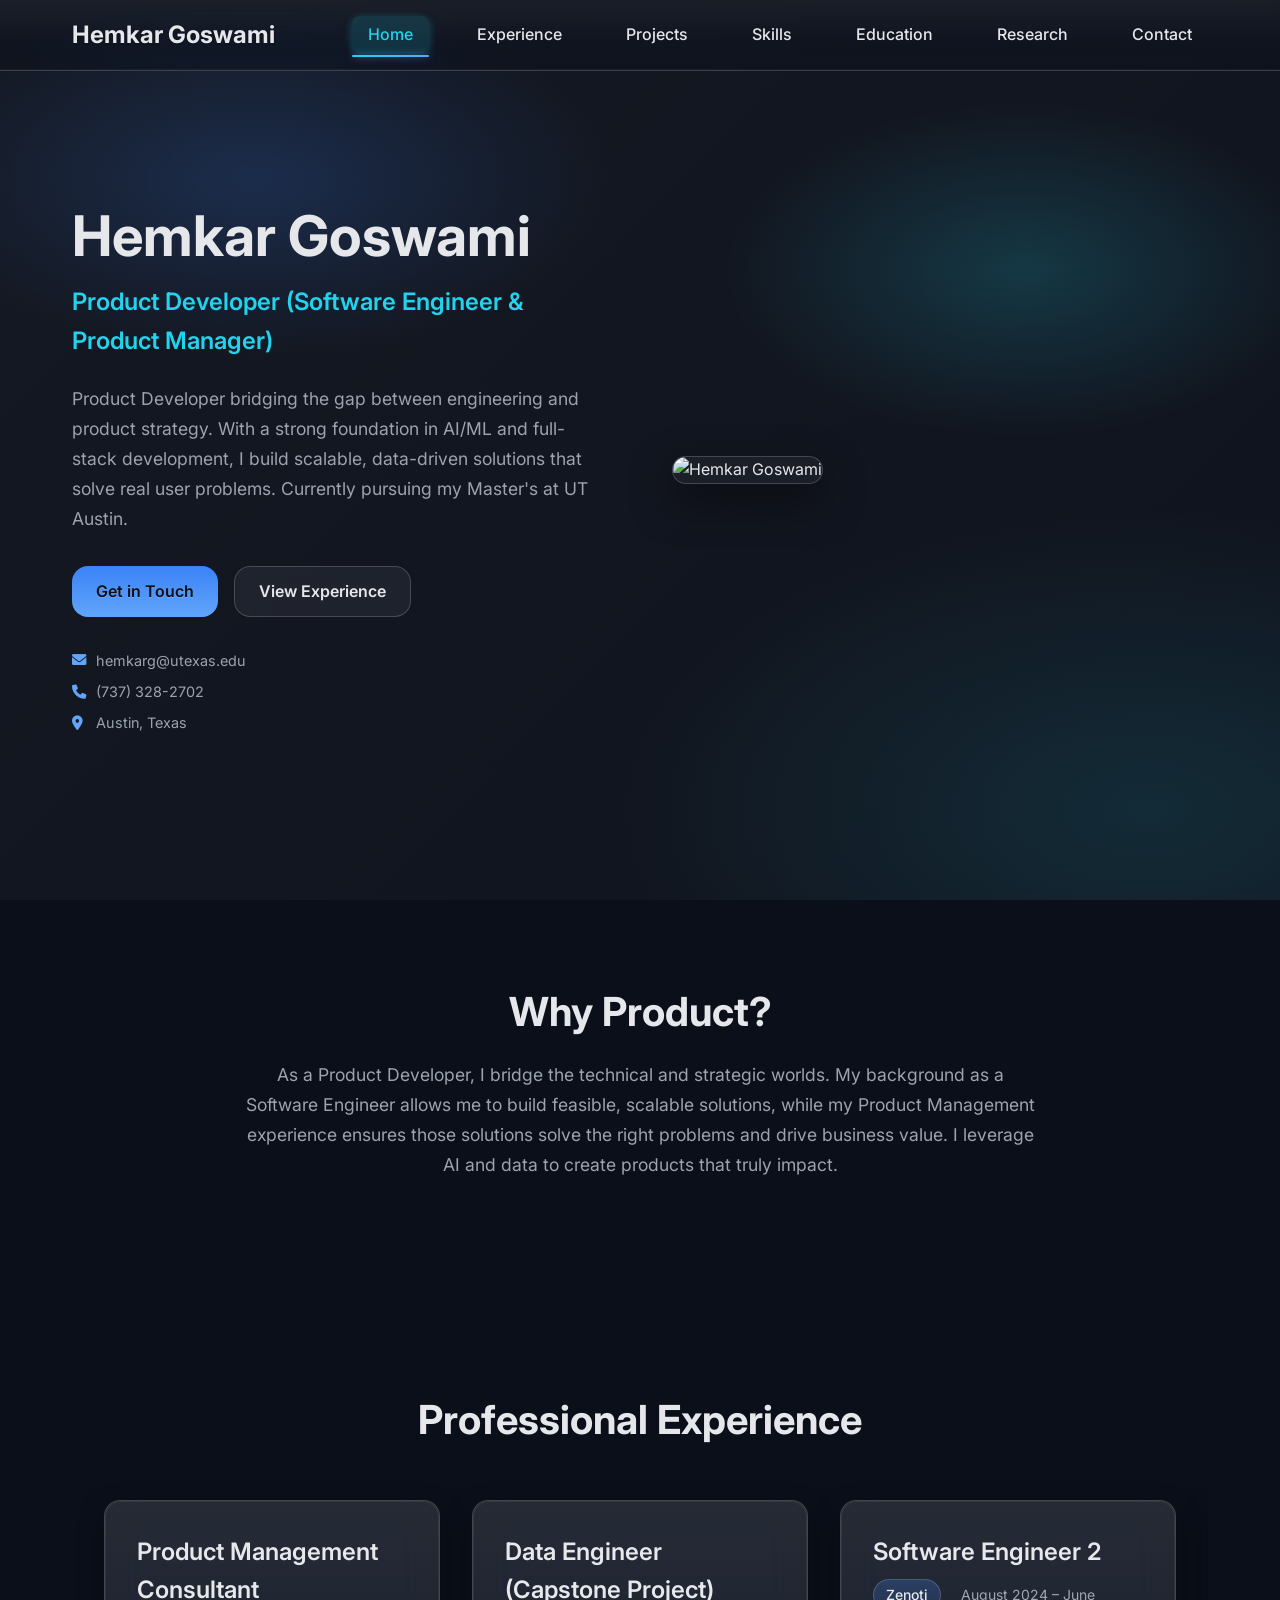
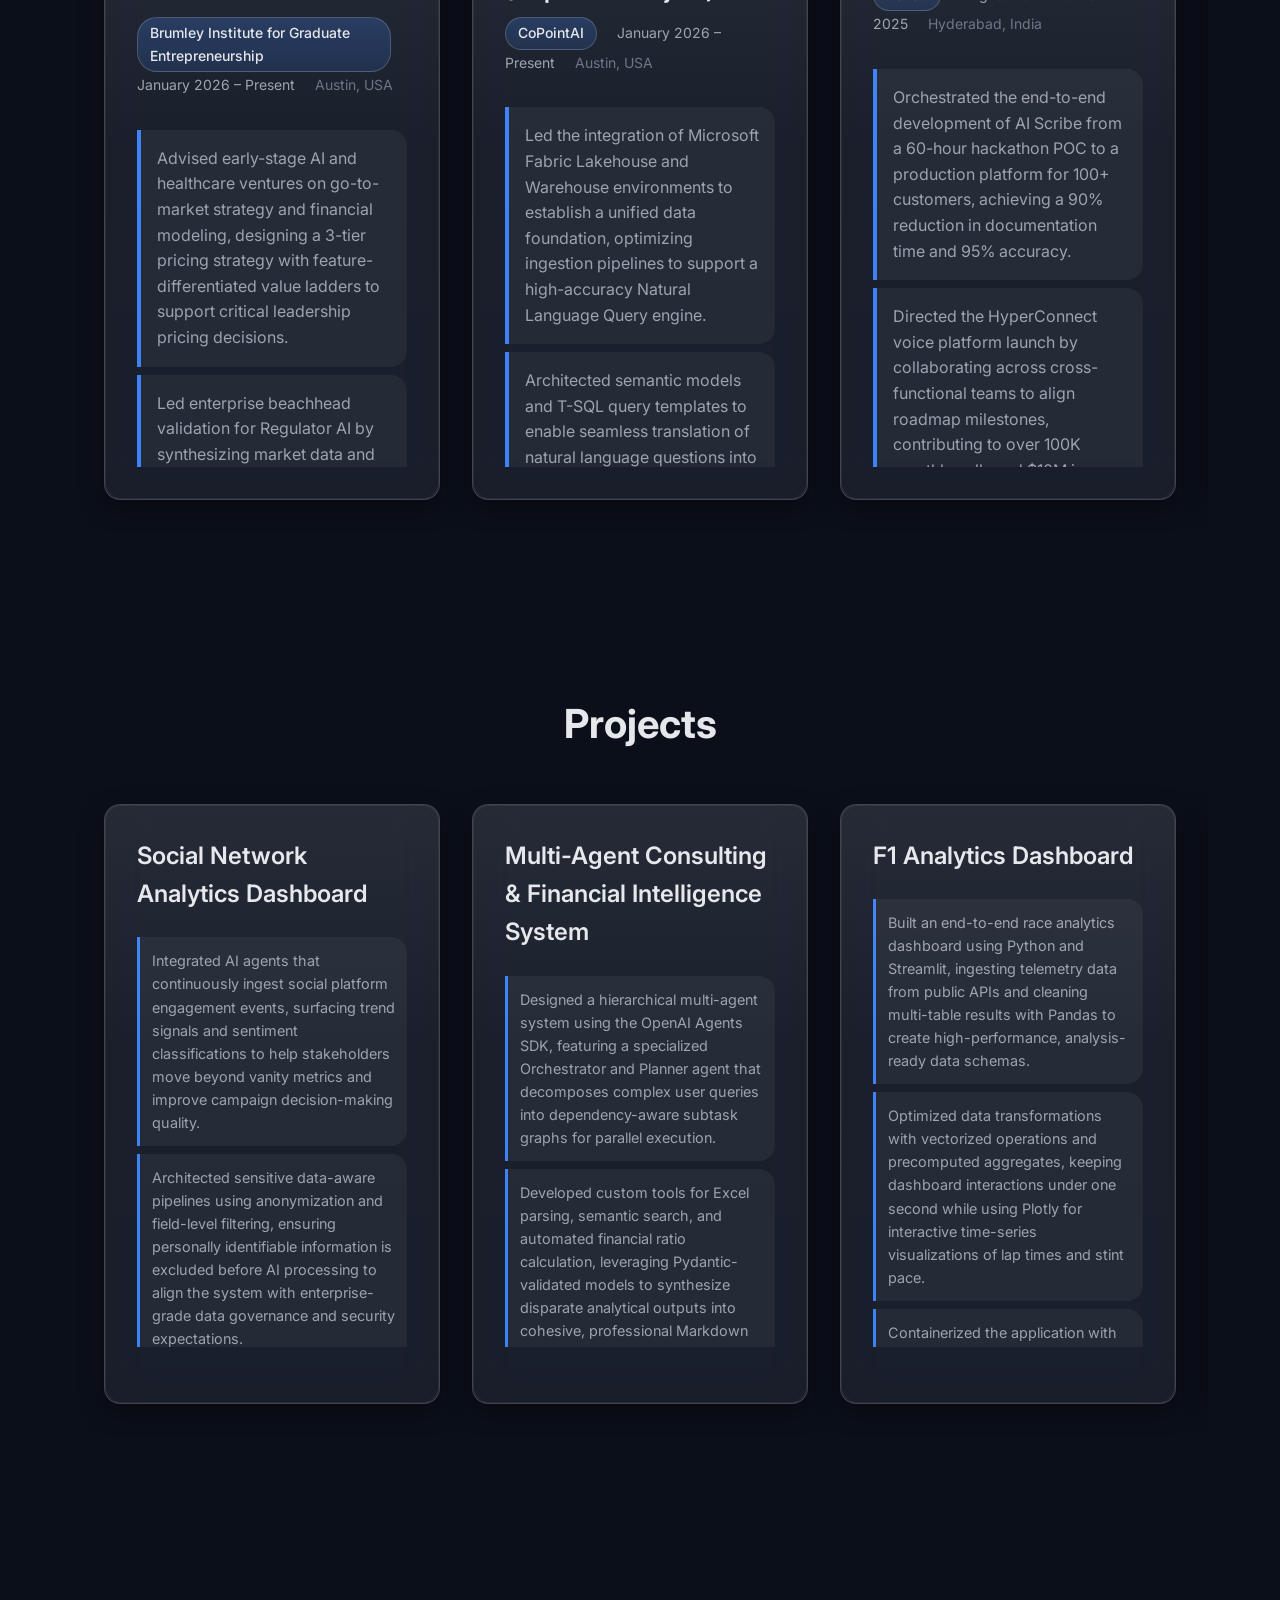
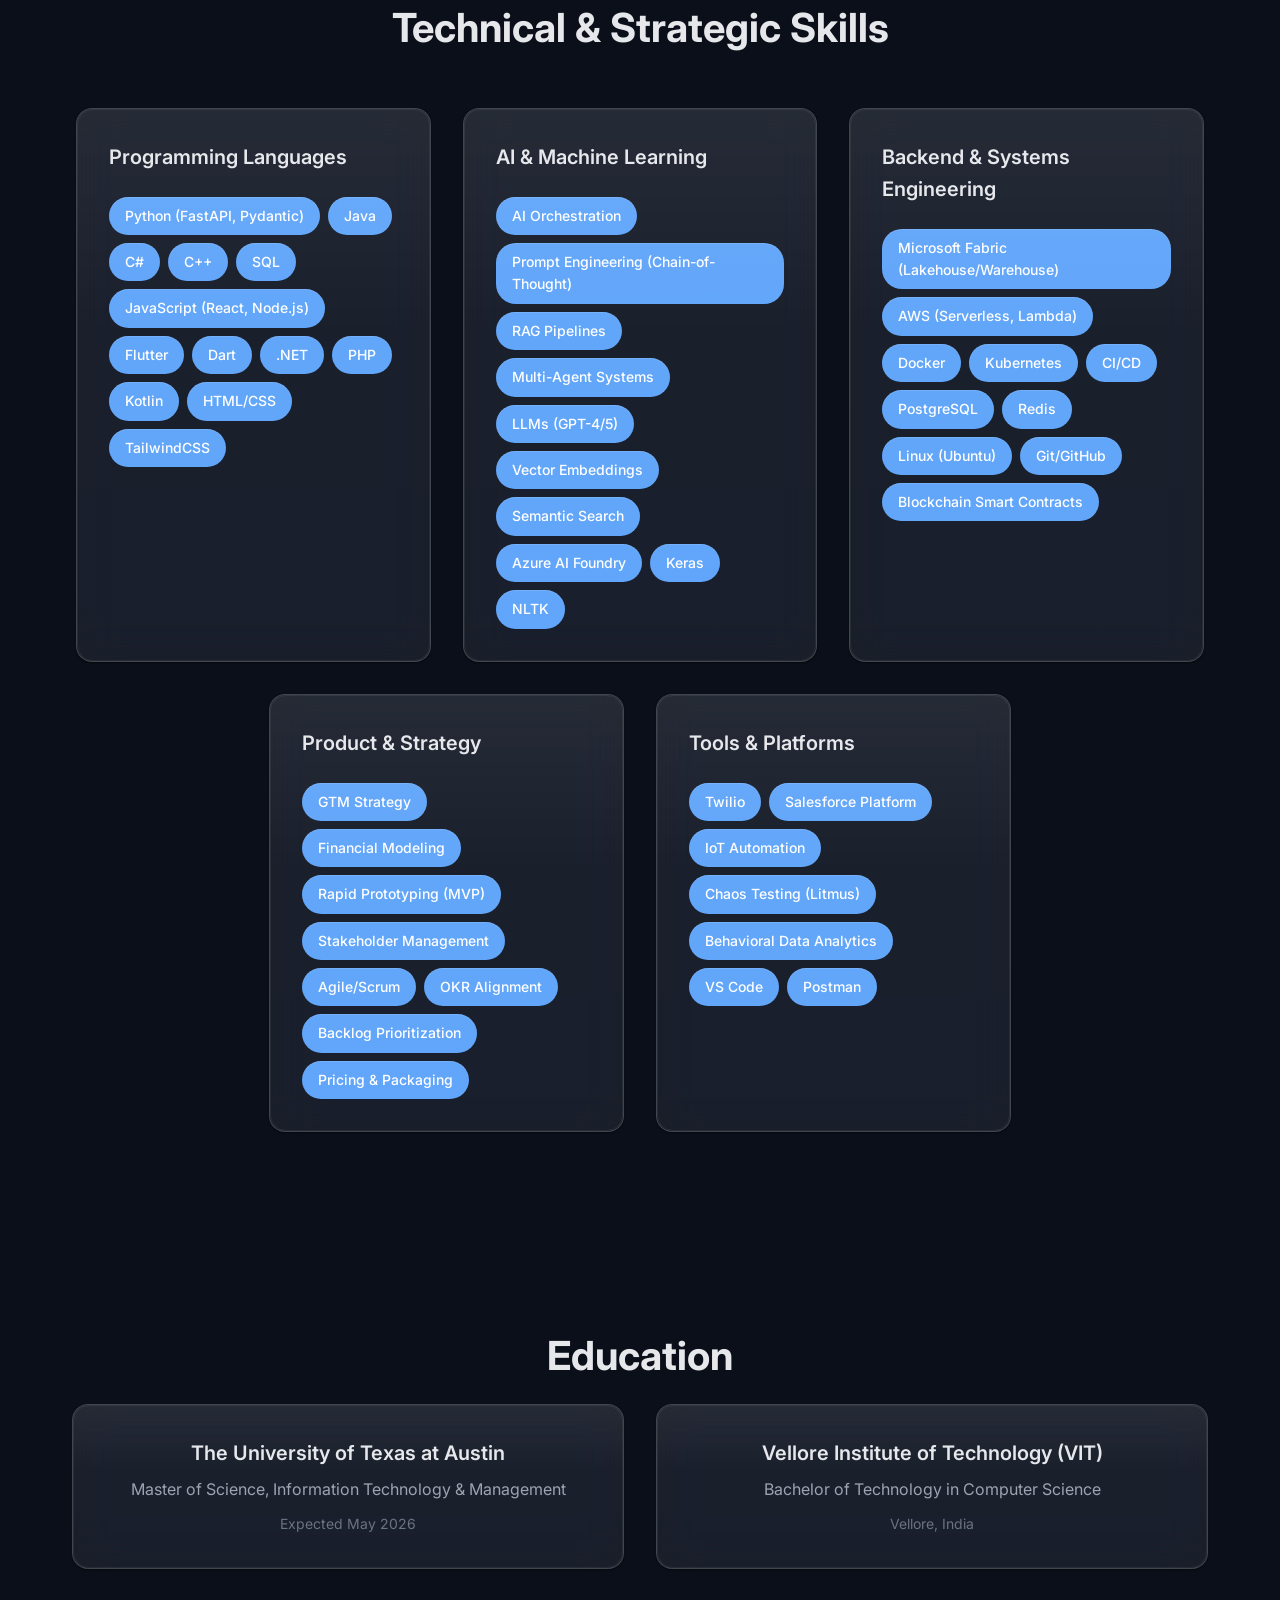
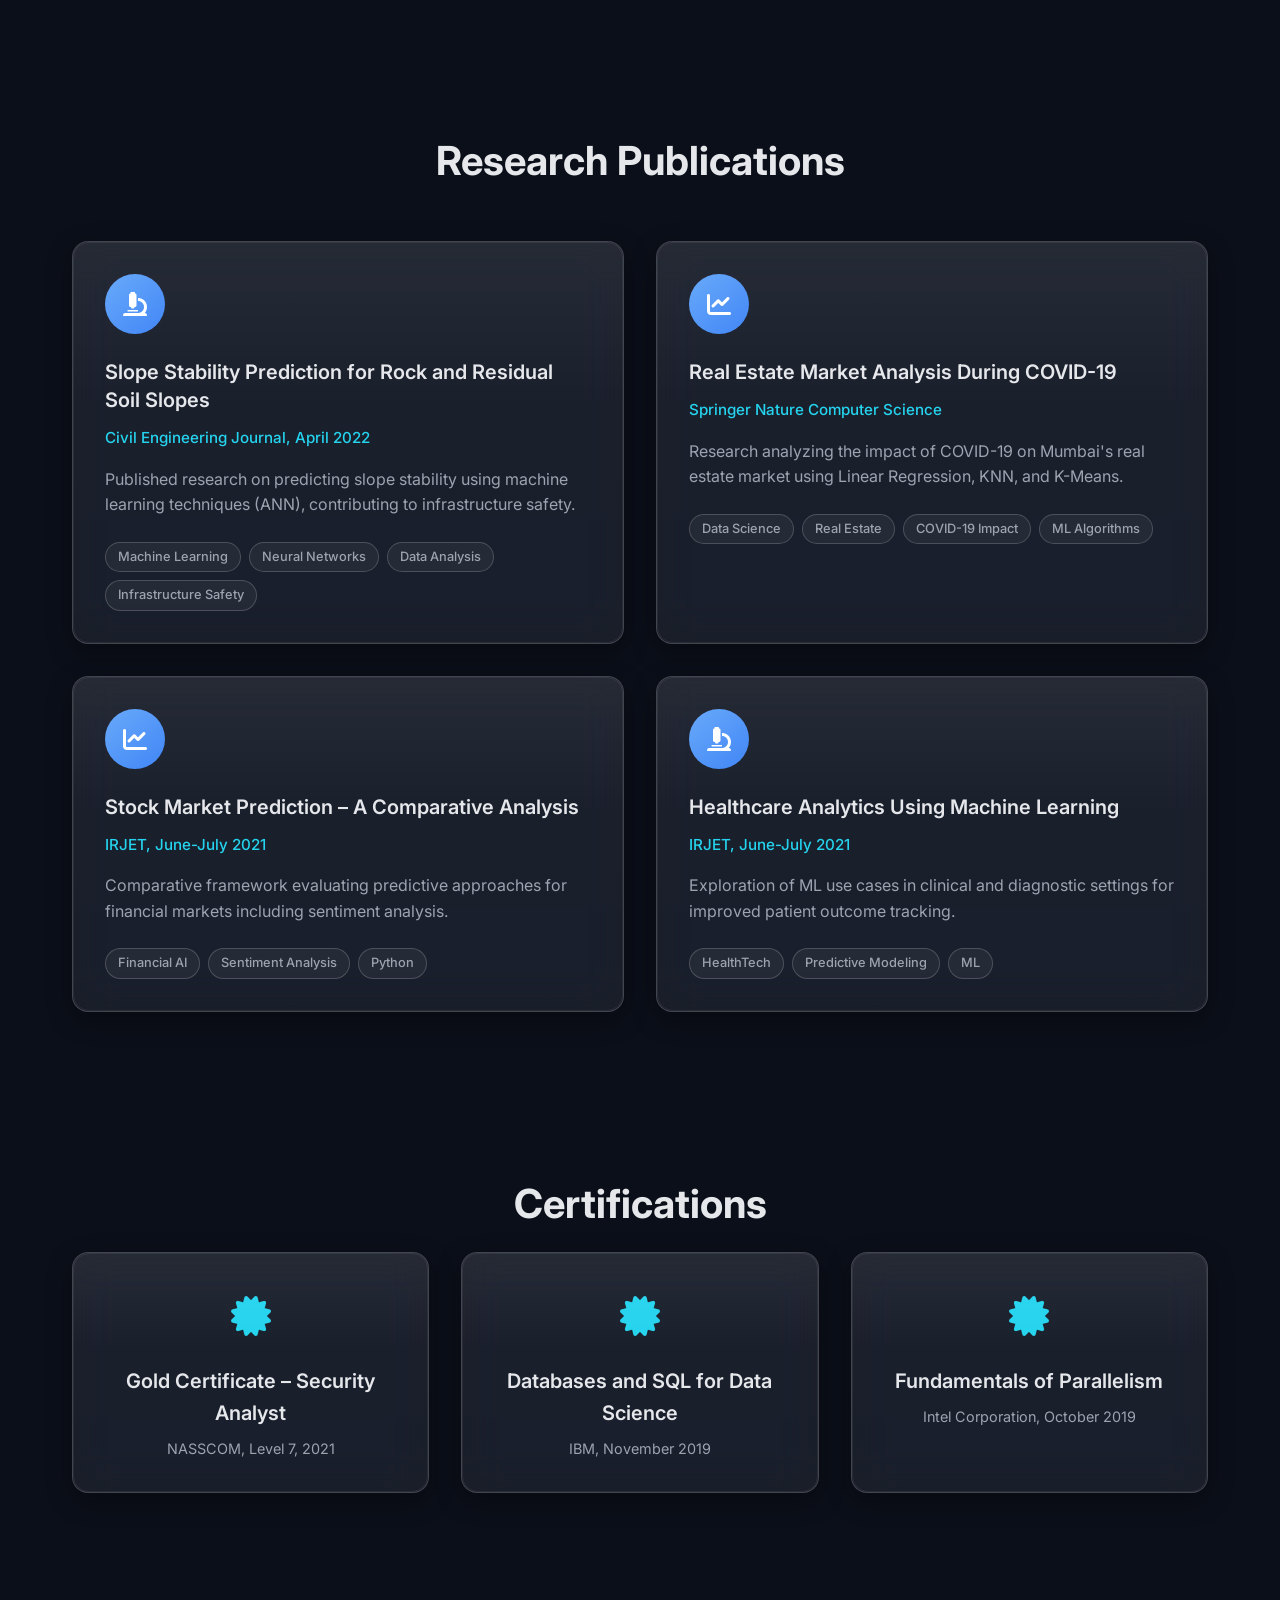
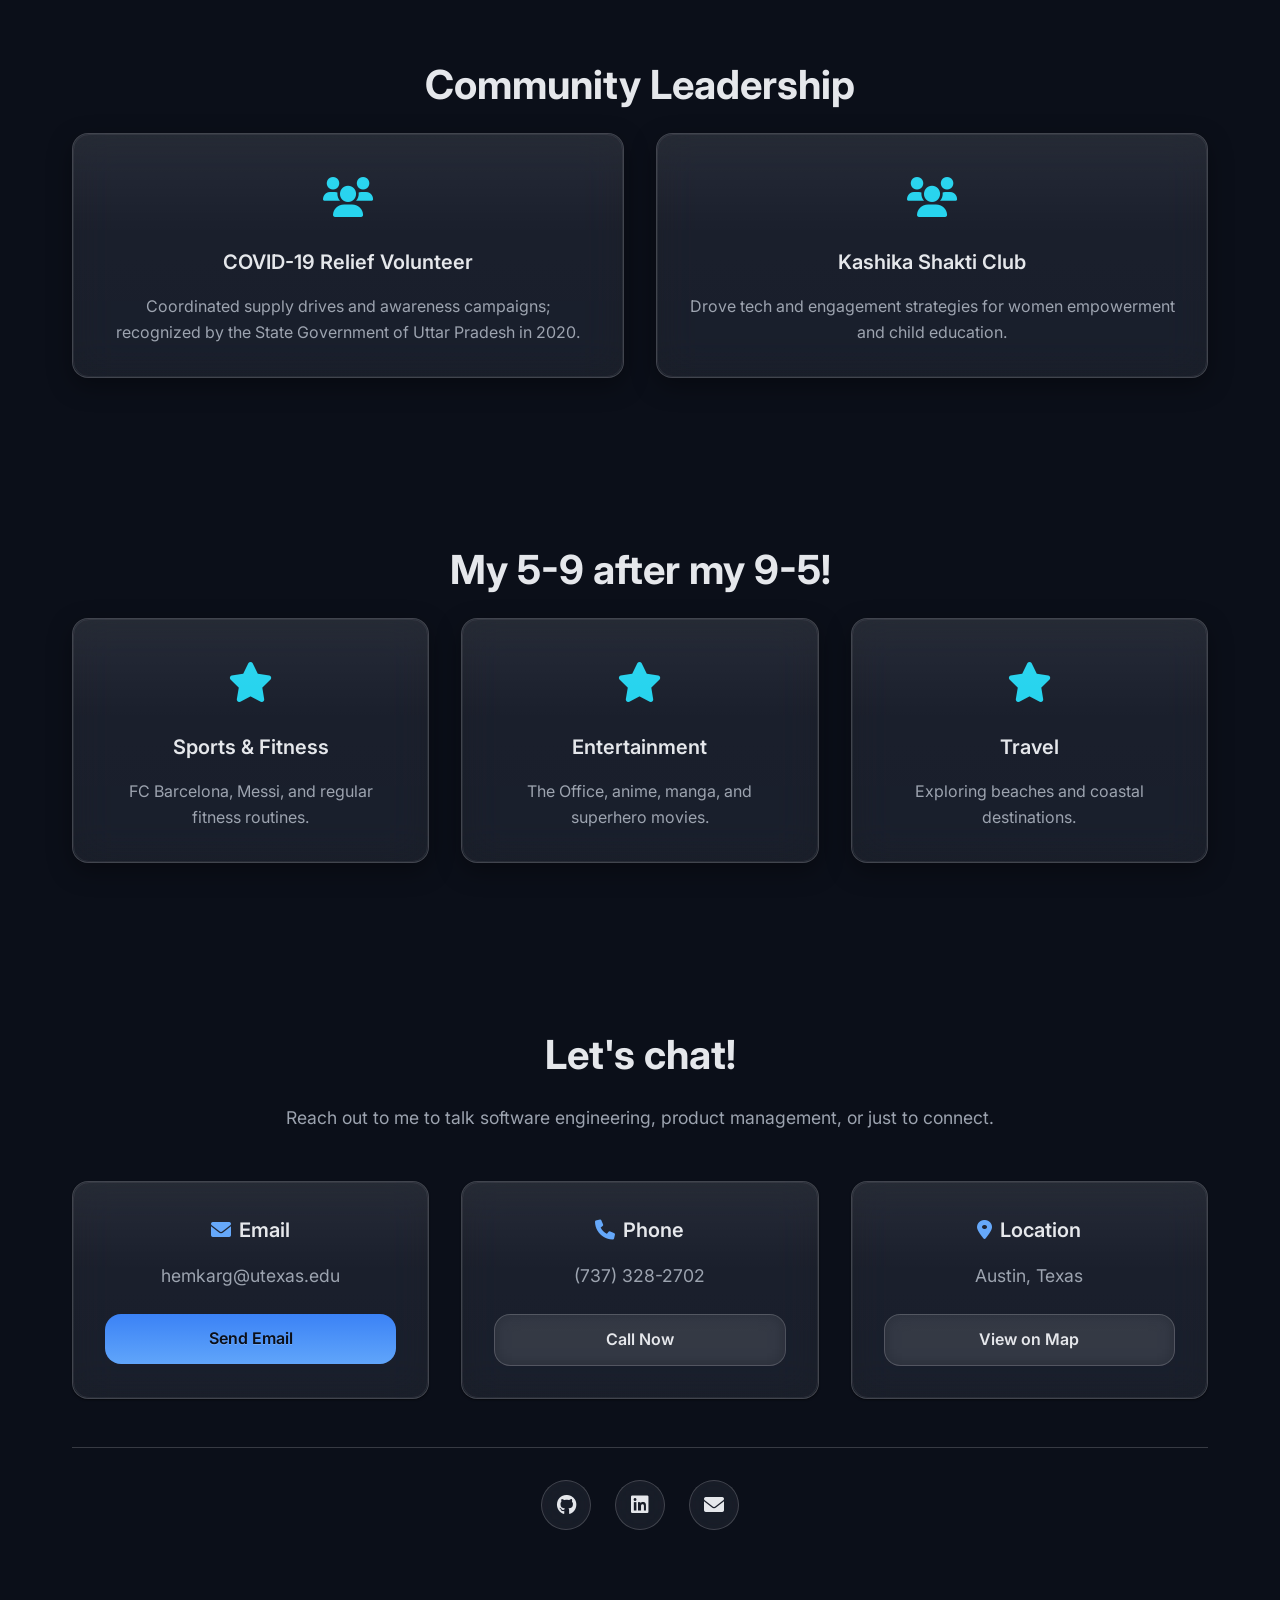
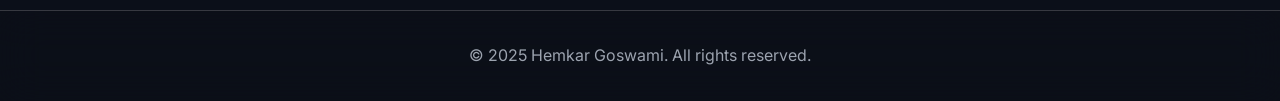
==== commit be1ff204: "Enhance portfolio interactivity and layout: Added horizontal scrolling functionality for experience " ====
--- a/index.html
+++ b/index.html
@@ -33,6 +33,23 @@
             </ul>
         </div>
     </nav>
+
+    <!-- Scroll Overlay Arrow Button -->
+    <div class="scroll-overlay" id="scrollOverlay">
+        <button class="scroll-overlay-btn" id="scrollOverlayBtn" aria-label="Go to next section">
+            <i class="fas fa-arrow-down"></i>
+        </button>
+    </div>
+
+    <!-- Horizontal carousel navigation (Experience/Projects) -->
+    <div class="carousel-arrows" id="carouselArrows" aria-hidden="true">
+        <button class="carousel-arrow-btn" id="carouselLeftBtn" type="button" aria-label="Previous item" disabled>
+            <i class="fas fa-chevron-left"></i>
+        </button>
+        <button class="carousel-arrow-btn" id="carouselRightBtn" type="button" aria-label="Next item" disabled>
+            <i class="fas fa-chevron-right"></i>
+        </button>
+    </div>
 
     <!-- Hero Section -->
     <section id="home" class="hero">
@@ -513,24 +530,6 @@
                                 <span class="stat-label">User Growth</span>
                             </div>
                         </div>
-                    </div>
-                </div>
-
-                <div class="project-card">
-                    <div class="project-content">
-                        <h3>Dohare</h3>
-                        <ul class="project-achievements">
-                            <li>Currently integrating 'Dohare' - A new initiative.</li>
-                            <li>Check out the code and progress on my GitHub Profile.</li>
-                        </ul>
-                        <div class="project-stats">
-                            <div class="stat">
-                                <span class="stat-number">GitHub</span>
-                                <span class="stat-label">Link</span>
-                            </div>
-                        </div>
-                        <a href="https://github.com/hemkarG10" target="_blank" class="btn btn-secondary"
-                            style="margin-top: 1rem;">View on GitHub</a>
                     </div>
                 </div>
             </div>
--- a/stylesheet.css
+++ b/stylesheet.css
@@ -271,11 +271,157 @@
 .experience {
     padding: 80px 0;
     background: var(--bg-secondary);
+    position: relative;
+}
+
+.experience.locked {
+    position: relative;
+}
+
+/* Overlay arrow button for horizontal scroll sections */
+.scroll-overlay {
+    position: fixed;
+    bottom: 40px;
+    right: 40px;
+    z-index: 1000;
+    opacity: 0;
+    visibility: hidden;
+    transition: opacity 0.3s ease, visibility 0.3s ease, transform 0.3s ease;
+    pointer-events: none;
+}
+
+.scroll-overlay.visible {
+    opacity: 1;
+    visibility: visible;
+    pointer-events: auto;
+}
+
+.scroll-overlay-btn {
+    width: 60px;
+    height: 60px;
+    border-radius: 50%;
+    background: linear-gradient(180deg, var(--primary-color), var(--accent-color));
+    color: white;
+    border: none;
+    cursor: pointer;
+    display: flex;
+    align-items: center;
+    justify-content: center;
+    font-size: 24px;
+    box-shadow: 0 8px 24px rgba(37, 99, 235, 0.4);
+    transition: transform 0.3s ease, box-shadow 0.3s ease;
+    position: relative;
+}
+
+.scroll-overlay-btn:hover {
+    transform: translateY(-4px) scale(1.05);
+    box-shadow: 0 12px 32px rgba(37, 99, 235, 0.5);
+}
+
+.scroll-overlay-btn:active {
+    transform: translateY(-2px) scale(1.02);
+}
+
+.scroll-overlay-btn i {
+    animation: bounce 2s infinite;
+}
+
+@keyframes bounce {
+    0%, 20%, 50%, 80%, 100% {
+        transform: translateY(0);
+    }
+    40% {
+        transform: translateY(-8px);
+    }
+    60% {
+        transform: translateY(-4px);
+    }
+}
+
+/* Left/Right carousel arrows for Experience/Projects */
+.carousel-arrows {
+    position: fixed;
+    top: 50%;
+    left: 0;
+    right: 0;
+    transform: translateY(-50%);
+    z-index: 1000;
+    display: flex;
+    justify-content: space-between;
+    padding: 0 18px;
+    opacity: 0;
+    visibility: hidden;
+    pointer-events: none;
+    transition: opacity 0.25s ease, visibility 0.25s ease;
+}
+
+.carousel-arrows.visible {
+    opacity: 1;
+    visibility: visible;
+}
+
+.carousel-arrow-btn {
+    pointer-events: auto;
+    width: 52px;
+    height: 52px;
+    border-radius: 999px;
+    border: 1px solid rgba(255, 255, 255, 0.18);
+    background: rgba(12, 16, 24, 0.55);
+    color: var(--text-primary);
+    backdrop-filter: blur(12px) saturate(140%);
+    -webkit-backdrop-filter: blur(12px) saturate(140%);
+    cursor: pointer;
+    display: inline-flex;
+    align-items: center;
+    justify-content: center;
+    box-shadow: 0 10px 28px rgba(0, 0, 0, 0.35);
+    transition: transform 0.2s ease, background 0.2s ease, box-shadow 0.2s ease, opacity 0.2s ease;
+}
+
+.carousel-arrow-btn:hover:not(:disabled) {
+    transform: translateY(-2px);
+    background: rgba(12, 16, 24, 0.7);
+    box-shadow: 0 14px 34px rgba(0, 0, 0, 0.45);
+}
+
+.carousel-arrow-btn:active:not(:disabled) {
+    transform: translateY(-1px);
+}
+
+.carousel-arrow-btn:disabled {
+    opacity: 0.25;
+    cursor: not-allowed;
 }
 
 .experience-grid {
-    display: grid;
+    display: flex;
+    overflow-x: auto;
+    overflow-y: hidden;
+    scroll-snap-type: x mandatory;
+    scroll-behavior: smooth;
     gap: 2rem;
+    padding: 2rem;
+    scrollbar-width: thin;
+    scrollbar-color: var(--primary-color) transparent;
+    -webkit-overflow-scrolling: touch;
+    scroll-padding: 2rem;
+}
+
+.experience-grid::-webkit-scrollbar {
+    height: 8px;
+}
+
+.experience-grid::-webkit-scrollbar-track {
+    background: transparent;
+}
+
+.experience-grid::-webkit-scrollbar-thumb {
+    background: var(--primary-color);
+    border-radius: 4px;
+}
+
+.experience-grid.scrolling {
+    scroll-snap-type: x mandatory;
 }
 
 .experience-card {
@@ -285,6 +431,59 @@
     box-shadow: var(--shadow-md);
     border: 1px solid var(--border-color);
     transition: var(--transition);
+    flex: 0 0 calc(33.333% - 1.33rem);
+    max-width: calc(33.333% - 1.33rem);
+    scroll-snap-align: start;
+    min-width: 0;
+    height: 600px;
+    max-height: 600px;
+    display: flex;
+    flex-direction: column;
+    overflow: hidden;
+}
+
+@media (max-width: 1200px) {
+    .experience-card {
+        flex: 0 0 calc(50% - 1rem);
+        max-width: calc(50% - 1rem);
+    }
+}
+
+@media (max-width: 768px) {
+    .experience-card {
+        flex: 0 0 calc(100% - 2rem);
+        max-width: calc(100% - 2rem);
+    }
+}
+
+.experience-card .experience-header {
+    flex-shrink: 0;
+}
+
+.experience-card .achievement-list {
+    flex: 1;
+    overflow-y: auto;
+    overflow-x: hidden;
+    padding-right: 0.5rem;
+    margin-right: -0.5rem;
+}
+
+.experience-card .achievement-list::-webkit-scrollbar {
+    width: 6px;
+}
+
+.experience-card .achievement-list::-webkit-scrollbar-track {
+    background: transparent;
+}
+
+.experience-card .achievement-list::-webkit-scrollbar-thumb {
+    background: var(--primary-color);
+    border-radius: 3px;
+    opacity: 0.5;
+}
+
+.experience-card .achievement-list::-webkit-scrollbar-thumb:hover {
+    opacity: 0.8;
 }
 
 .experience-card:hover {
@@ -350,12 +549,42 @@
 .projects {
     padding: 80px 0;
     background: var(--bg-primary);
+    position: relative;
+}
+
+.projects.locked {
+    position: relative;
 }
 
 .projects-grid {
-    display: grid;
-    grid-template-columns: repeat(auto-fit, minmax(400px, 1fr));
+    display: flex;
+    overflow-x: auto;
+    overflow-y: hidden;
+    scroll-snap-type: x mandatory;
+    scroll-behavior: smooth;
     gap: 2rem;
+    padding: 2rem;
+    scrollbar-width: thin;
+    scrollbar-color: var(--primary-color) transparent;
+    -webkit-overflow-scrolling: touch;
+    scroll-padding: 2rem;
+}
+
+.projects-grid::-webkit-scrollbar {
+    height: 8px;
+}
+
+.projects-grid::-webkit-scrollbar-track {
+    background: transparent;
+}
+
+.projects-grid::-webkit-scrollbar-thumb {
+    background: var(--primary-color);
+    border-radius: 4px;
+}
+
+.projects-grid.scrolling {
+    scroll-snap-type: x mandatory;
 }
 
 .project-card {
@@ -365,6 +594,66 @@
     box-shadow: var(--shadow-md);
     border: 1px solid var(--border-color);
     transition: var(--transition);
+    flex: 0 0 calc(33.333% - 1.33rem);
+    max-width: calc(33.333% - 1.33rem);
+    scroll-snap-align: start;
+    min-width: 0;
+    height: 600px;
+    max-height: 600px;
+    display: flex;
+    flex-direction: column;
+    overflow: hidden;
+}
+
+@media (max-width: 1200px) {
+    .project-card {
+        flex: 0 0 calc(50% - 1rem);
+        max-width: calc(50% - 1rem);
+    }
+}
+
+@media (max-width: 768px) {
+    .project-card {
+        flex: 0 0 calc(100% - 2rem);
+        max-width: calc(100% - 2rem);
+    }
+}
+
+.project-card .project-content {
+    flex: 1;
+    display: flex;
+    flex-direction: column;
+    overflow: hidden;
+}
+
+.project-card .project-content h3 {
+    flex-shrink: 0;
+}
+
+.project-card .project-achievements {
+    flex: 1;
+    overflow-y: auto;
+    overflow-x: hidden;
+    padding-right: 0.5rem;
+    margin-right: -0.5rem;
+}
+
+.project-card .project-achievements::-webkit-scrollbar {
+    width: 6px;
+}
+
+.project-card .project-achievements::-webkit-scrollbar-track {
+    background: transparent;
+}
+
+.project-card .project-achievements::-webkit-scrollbar-thumb {
+    background: var(--primary-color);
+    border-radius: 3px;
+    opacity: 0.5;
+}
+
+.project-card .project-achievements::-webkit-scrollbar-thumb:hover {
+    opacity: 0.8;
 }
 
 .project-card:hover {
@@ -435,9 +724,30 @@
 }
 
 .skills-grid {
-    display: grid;
-    grid-template-columns: repeat(auto-fit, minmax(300px, 1fr));
+    display: flex;
+    overflow-x: visible;
+    overflow-y: visible;
     gap: 2rem;
+    padding: 2rem 0;
+    flex-wrap: wrap;
+    justify-content: center;
+}
+
+.skills-grid::-webkit-scrollbar {
+    height: 8px;
+}
+
+.skills-grid::-webkit-scrollbar-track {
+    background: transparent;
+}
+
+.skills-grid::-webkit-scrollbar-thumb {
+    background: var(--primary-color);
+    border-radius: 4px;
+}
+
+.skills-grid.scrolling {
+    scroll-snap-type: x mandatory;
 }
 
 .skill-category {
@@ -447,6 +757,9 @@
     border: 1px solid var(--border-color);
     box-shadow: var(--shadow-sm);
     transition: var(--transition);
+    flex: 0 0 calc(33.333% - 1.5rem);
+    max-width: calc(33.333% - 1.5rem);
+    min-width: 0;
 }
 
 .skill-category:hover {
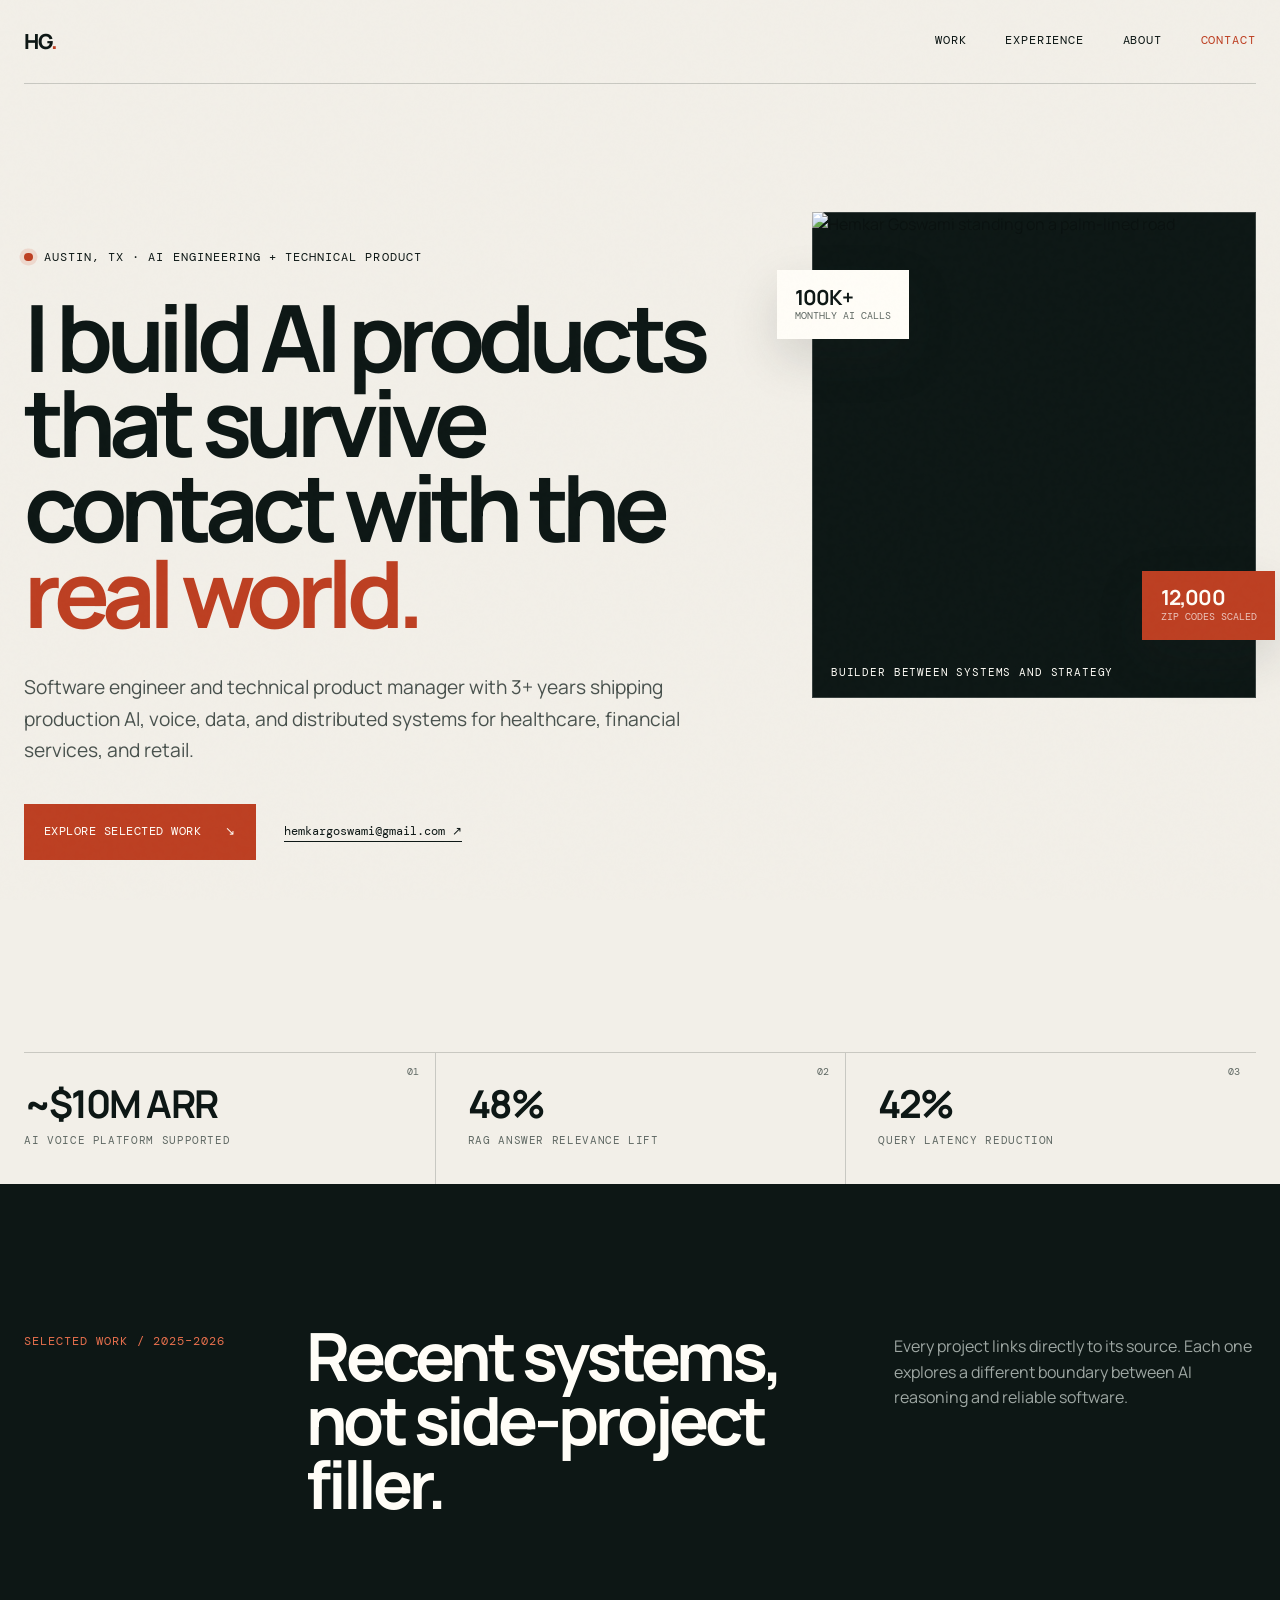
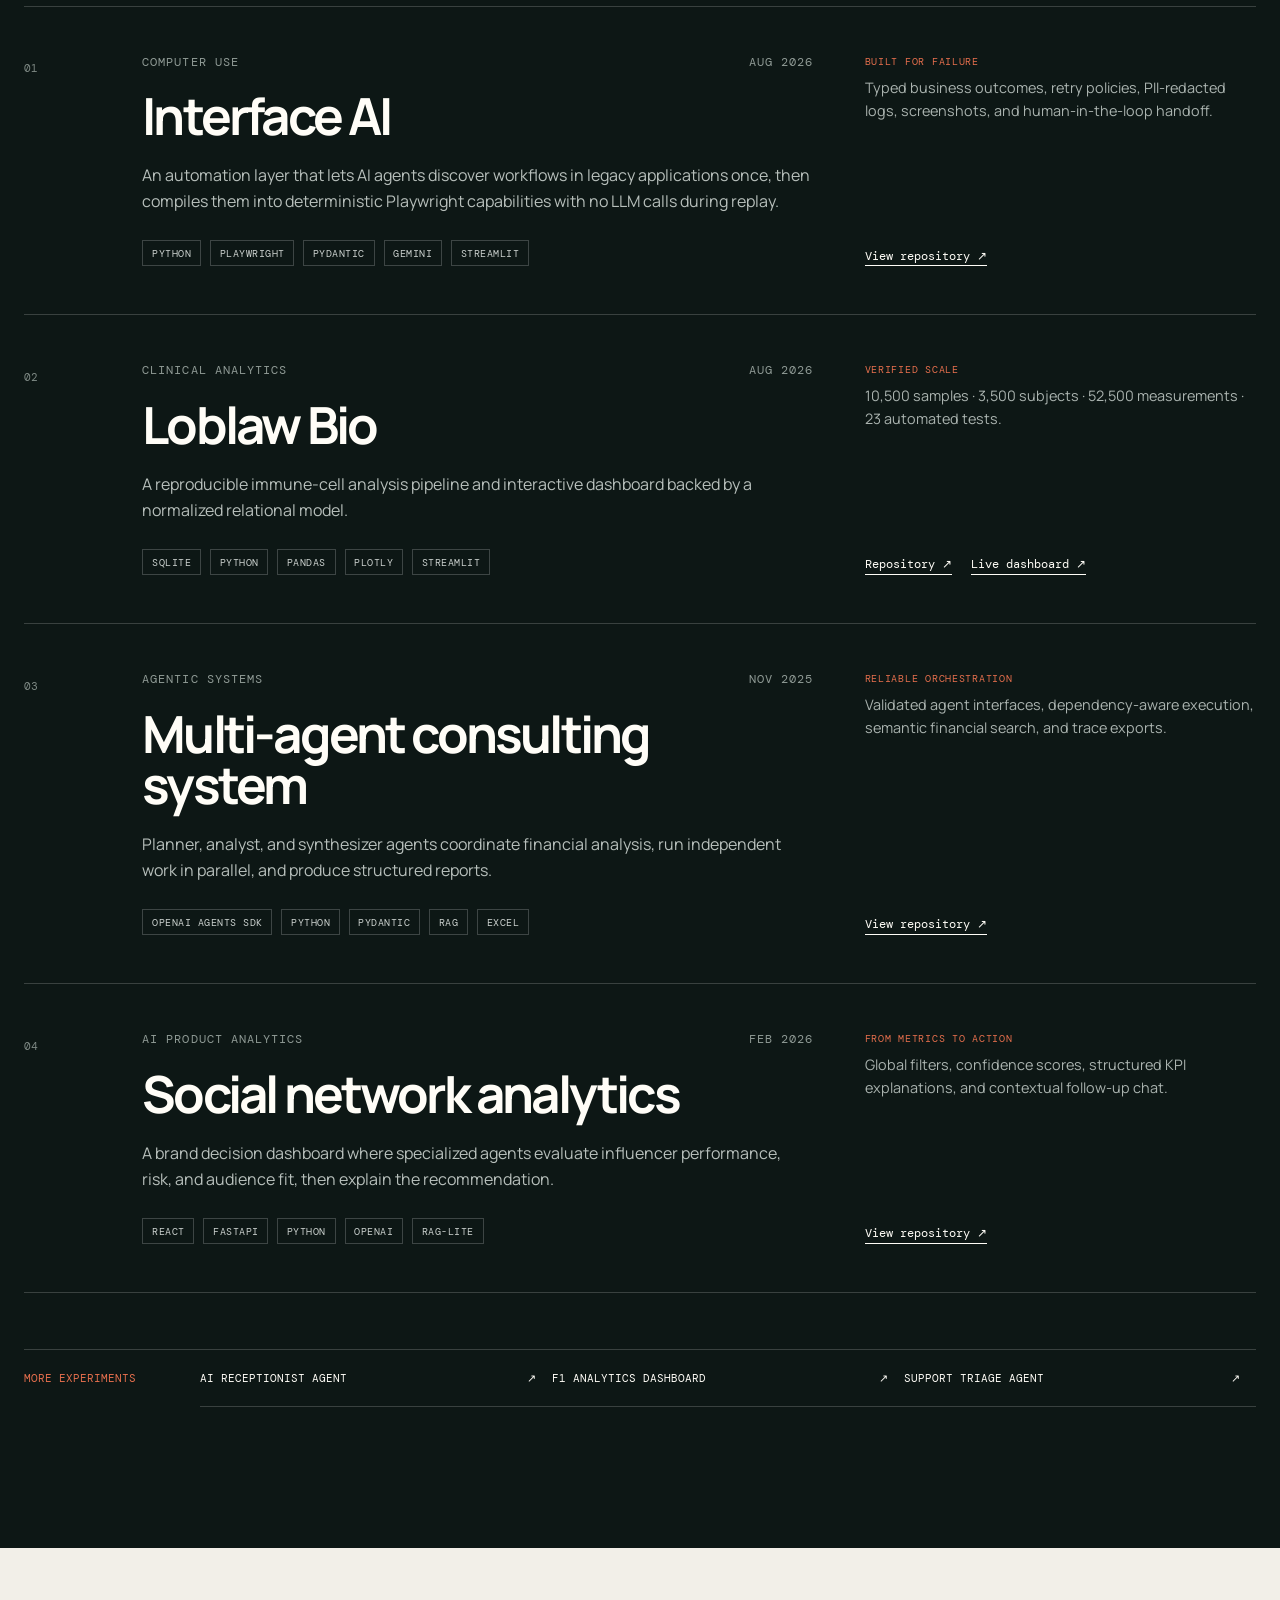
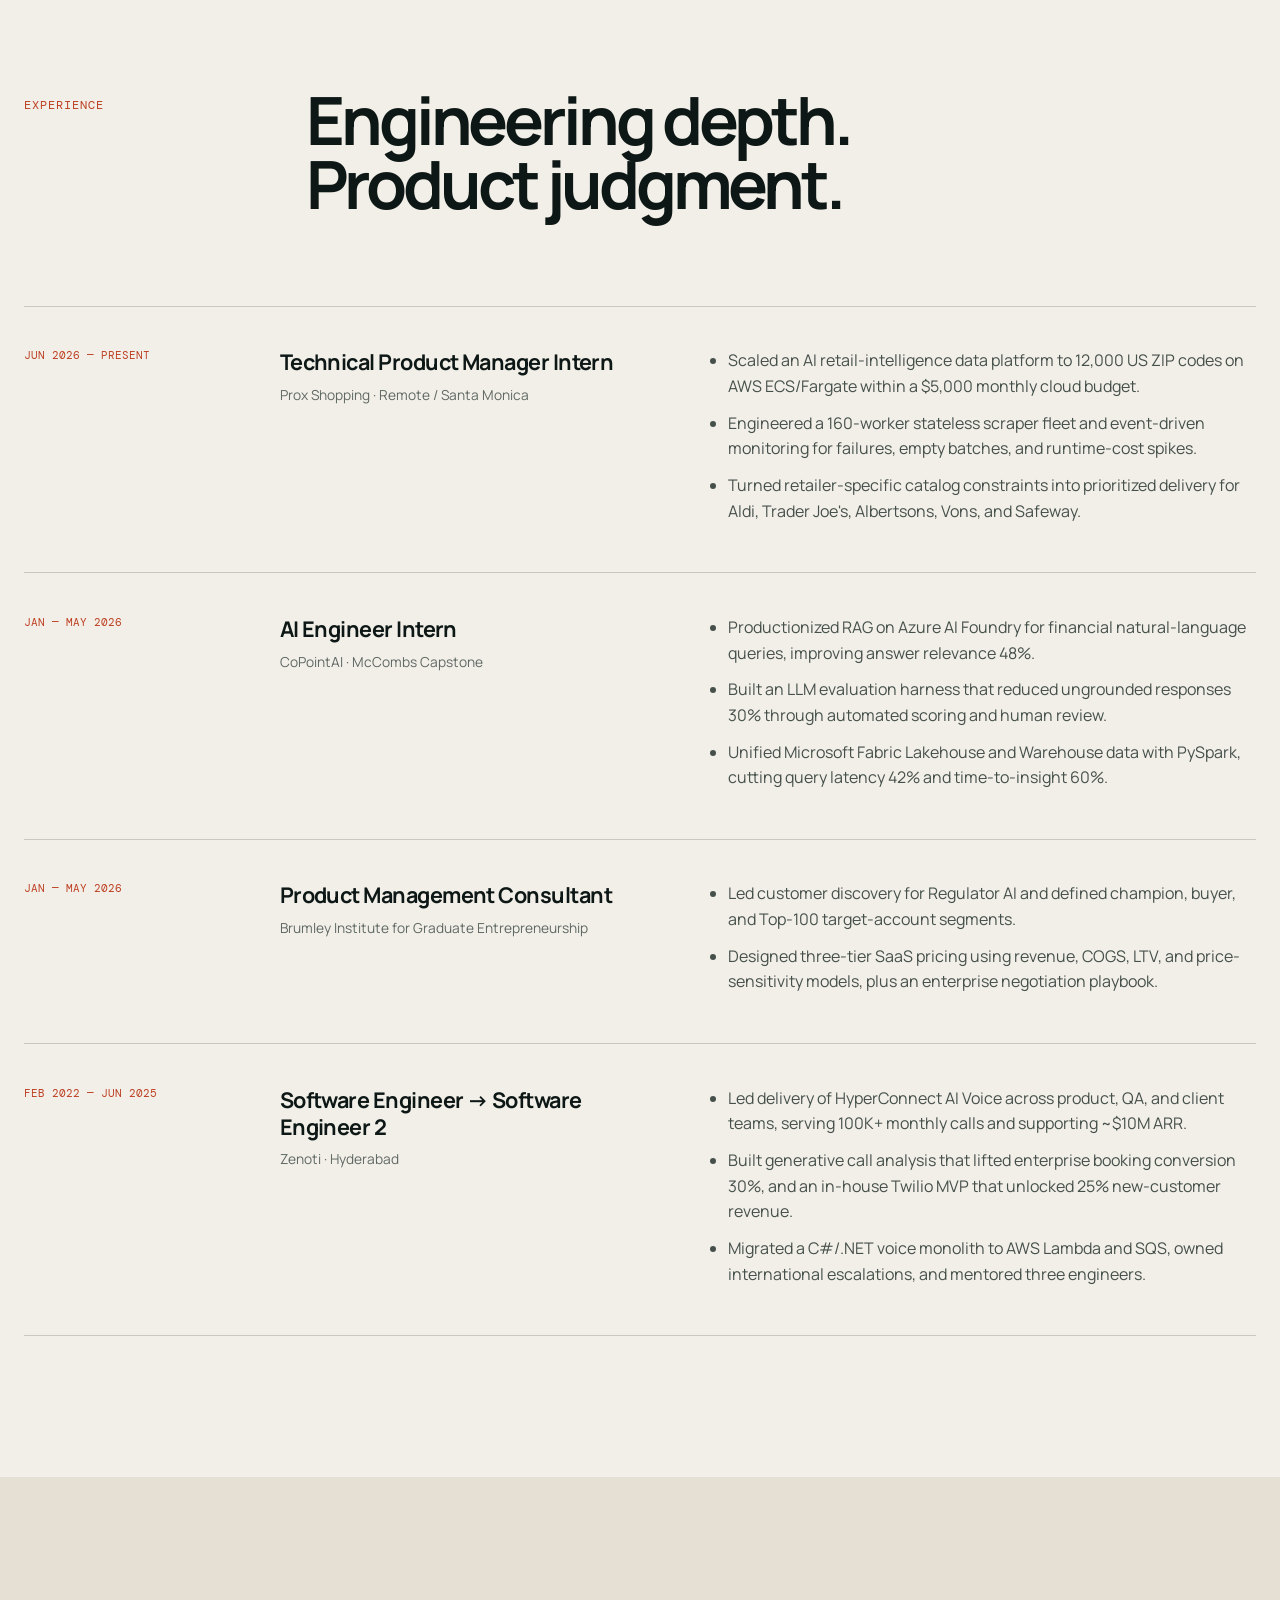
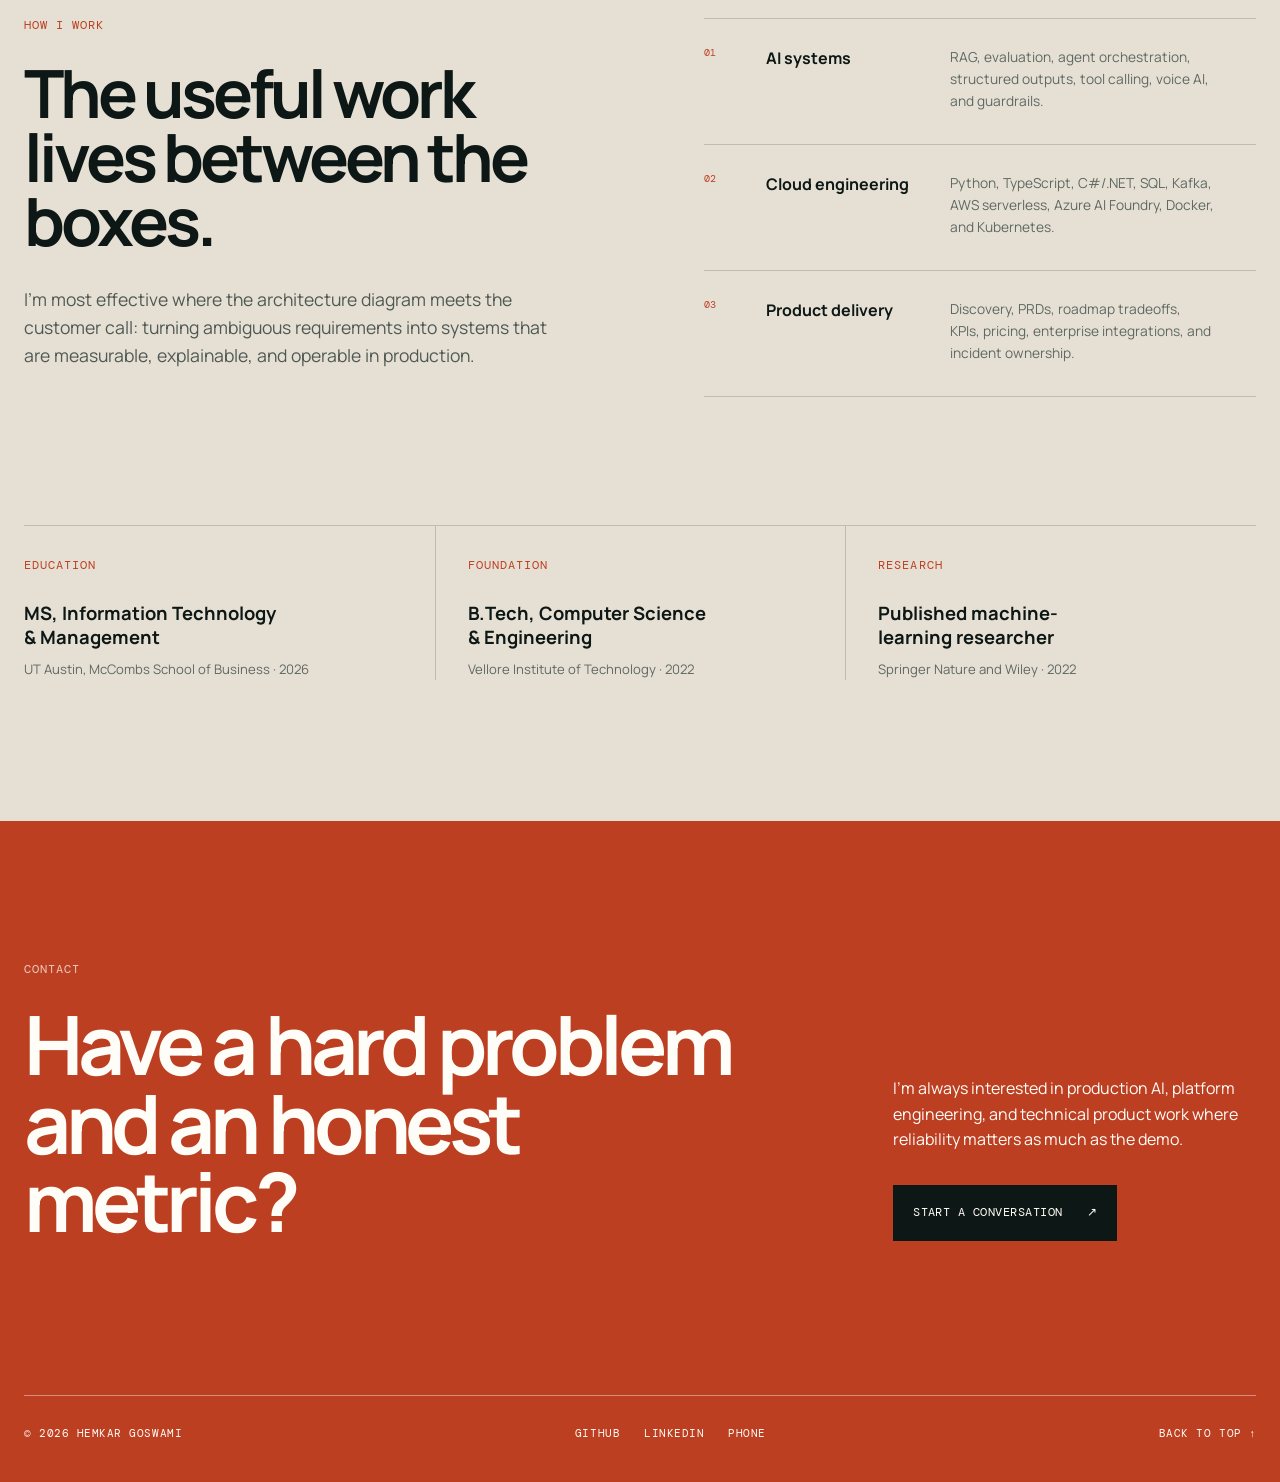
==== commit d91be11e: "feat: refresh portfolio with latest work" ====
--- a/index.html
+++ b/index.html
@@ -1,832 +1,211 @@
-<!DOCTYPE html>
+<!doctype html>
 <html lang="en">
-
 <head>
-    <meta charset="UTF-8">
-    <meta name="viewport" content="width=device-width, initial-scale=1.0">
-    <meta name="description"
-        content="Hemkar Goswami - Software Engineer and Product Management Student at UT Austin, specializing in cross-platform development and scalable applications">
-    <title>Hemkar Goswami - Portfolio</title>
-    <link rel="stylesheet" href="stylesheet.css">
-    <link href="https://fonts.googleapis.com/css2?family=Inter:wght@300;400;500;600;700&display=swap" rel="stylesheet">
-    <link rel="stylesheet" href="https://cdnjs.cloudflare.com/ajax/libs/font-awesome/6.0.0/css/all.min.css">
+  <meta charset="utf-8">
+  <meta name="viewport" content="width=device-width, initial-scale=1">
+  <meta name="theme-color" content="#0d1715">
+  <meta name="description" content="Hemkar Goswami is a software engineer and technical product manager building production AI, voice, data, and agentic systems.">
+  <meta property="og:title" content="Hemkar Goswami — AI product builder">
+  <meta property="og:description" content="Production AI systems, technical product leadership, and selected engineering work.">
+  <meta property="og:type" content="website">
+  <meta property="og:image" content="assets/hemkar-profile.JPG">
+  <title>Hemkar Goswami — AI product builder</title>
+  <link rel="icon" href="assets/favicon.svg" type="image/svg+xml">
+  <link rel="preconnect" href="https://fonts.googleapis.com">
+  <link rel="preconnect" href="https://fonts.gstatic.com" crossorigin>
+  <link href="https://fonts.googleapis.com/css2?family=DM+Mono:wght@400;500&family=Manrope:wght@400;500;600;700;800&display=swap" rel="stylesheet">
+  <link rel="stylesheet" href="stylesheet.css">
+  <script src="script.js" defer></script>
 </head>
-
 <body>
-    <!-- Navigation -->
-    <nav class="navbar">
-        <div class="nav-container">
-            <div class="nav-logo">
-                Hemkar Goswami
+  <a class="skip-link" href="#main">Skip to content</a>
+  <header class="site-header" id="top">
+    <a class="wordmark" href="#top" aria-label="Hemkar Goswami, home">HG<span>.</span></a>
+    <button class="nav-toggle" type="button" aria-expanded="false" aria-controls="site-nav">
+      <span></span><span></span><span></span><span class="sr-only">Toggle navigation</span>
+    </button>
+    <nav id="site-nav" class="site-nav" aria-label="Primary navigation">
+      <a href="#work">Work</a><a href="#experience">Experience</a><a href="#about">About</a><a href="#contact">Contact</a>
+    </nav>
+  </header>
+
+  <main id="main">
+    <section class="hero" aria-labelledby="hero-title">
+      <div class="hero-copy reveal">
+        <p class="eyebrow"><span class="status-dot"></span>Austin, TX · AI engineering + technical product</p>
+        <h1 id="hero-title">I build AI products that survive contact with the <em>real world.</em></h1>
+        <p class="hero-intro">Software engineer and technical product manager with 3+ years shipping production AI, voice, data, and distributed systems for healthcare, financial services, and retail.</p>
+        <div class="hero-actions">
+          <a class="button button-primary" href="#work">Explore selected work <span aria-hidden="true">↘</span></a>
+          <a class="text-link" href="mailto:hemkargoswami@gmail.com">hemkargoswami@gmail.com <span aria-hidden="true">↗</span></a>
+        </div>
+      </div>
+      <div class="hero-visual reveal">
+        <figure class="portrait-wrap">
+          <img src="assets/hemkar-profile.JPG" alt="Hemkar Goswami standing on a palm-lined road" width="3000" height="4000">
+          <figcaption>Builder between systems and strategy</figcaption>
+        </figure>
+        <div class="metric metric-one"><strong>100K+</strong><span>monthly AI calls</span></div>
+        <div class="metric metric-two"><strong>12,000</strong><span>ZIP codes scaled</span></div>
+      </div>
+      <div class="impact-strip reveal" aria-label="Career highlights">
+        <div><span>01</span><strong>~$10M ARR</strong><p>AI voice platform supported</p></div>
+        <div><span>02</span><strong>48%</strong><p>RAG answer relevance lift</p></div>
+        <div><span>03</span><strong>42%</strong><p>query latency reduction</p></div>
+      </div>
+    </section>
+
+    <section class="work section" id="work" aria-labelledby="work-title">
+      <div class="section-heading reveal">
+        <p class="kicker">Selected work / 2025–2026</p>
+        <h2 id="work-title">Recent systems,<br>not side-project filler.</h2>
+        <p>Every project links directly to its source. Each one explores a different boundary between AI reasoning and reliable software.</p>
+      </div>
+      <div class="project-list">
+        <article class="project project-featured reveal">
+          <div class="project-number">01</div>
+          <div class="project-main">
+            <div class="project-meta"><span>Computer use</span><span>Aug 2026</span></div>
+            <h3>Interface AI</h3>
+            <p>An automation layer that lets AI agents discover workflows in legacy applications once, then compiles them into deterministic Playwright capabilities with no LLM calls during replay.</p>
+            <ul class="tag-list" aria-label="Technologies"><li>Python</li><li>Playwright</li><li>Pydantic</li><li>Gemini</li><li>Streamlit</li></ul>
+          </div>
+          <div class="project-proof">
+            <p><span>Built for failure</span>Typed business outcomes, retry policies, PII-redacted logs, screenshots, and human-in-the-loop handoff.</p>
+            <a class="project-link" href="https://github.com/hemkarG10/Interface-AI" target="_blank" rel="noreferrer" aria-label="View Interface AI on GitHub">View repository <span aria-hidden="true">↗</span></a>
+          </div>
+        </article>
+
+        <article class="project reveal">
+          <div class="project-number">02</div>
+          <div class="project-main">
+            <div class="project-meta"><span>Clinical analytics</span><span>Aug 2026</span></div>
+            <h3>Loblaw Bio</h3>
+            <p>A reproducible immune-cell analysis pipeline and interactive dashboard backed by a normalized relational model.</p>
+            <ul class="tag-list"><li>SQLite</li><li>Python</li><li>Pandas</li><li>Plotly</li><li>Streamlit</li></ul>
+          </div>
+          <div class="project-proof">
+            <p><span>Verified scale</span>10,500 samples · 3,500 subjects · 52,500 measurements · 23 automated tests.</p>
+            <div class="project-links">
+              <a class="project-link" href="https://github.com/hemkarG10/teiko-assignment" target="_blank" rel="noreferrer">Repository <span aria-hidden="true">↗</span></a>
+              <a class="project-link" href="https://teiko-assignment-lvysxa3aumywvhhnwdynny.streamlit.app/" target="_blank" rel="noreferrer">Live dashboard <span aria-hidden="true">↗</span></a>
             </div>
-            <button class="nav-toggle" aria-label="Toggle navigation" aria-expanded="false">
-                <span class="bar"></span>
-            </button>
-            <ul class="nav-menu">
-                <li><a href="#home">Home</a></li>
-                <li><a href="#experience">Experience</a></li>
-                <li><a href="#projects">Projects</a></li>
-                <li><a href="#skills">Skills</a></li>
-                <li><a href="#education">Education</a></li>
-                <li><a href="#research">Research</a></li>
-                <li><a href="#contact">Contact</a></li>
-            </ul>
-        </div>
-    </nav>
-
-    <!-- Scroll Overlay Arrow Button -->
-    <div class="scroll-overlay" id="scrollOverlay">
-        <button class="scroll-overlay-btn" id="scrollOverlayBtn" aria-label="Go to next section">
-            <i class="fas fa-arrow-down"></i>
-        </button>
-    </div>
-
-    <!-- Horizontal carousel navigation (Experience/Projects) -->
-    <div class="carousel-arrows" id="carouselArrows" aria-hidden="true">
-        <button class="carousel-arrow-btn" id="carouselLeftBtn" type="button" aria-label="Previous item" disabled>
-            <i class="fas fa-chevron-left"></i>
-        </button>
-        <button class="carousel-arrow-btn" id="carouselRightBtn" type="button" aria-label="Next item" disabled>
-            <i class="fas fa-chevron-right"></i>
-        </button>
-    </div>
-
-    <!-- Hero Section -->
-    <section id="home" class="hero">
-        <div class="hero-container">
-            <div class="hero-content">
-                <h1 class="hero-title">Hemkar Goswami</h1>
-                <h2 class="hero-subtitle">Product Developer (Software Engineer & Product Manager)</h2>
-                <p class="hero-description">
-                    Product Developer bridging the gap between engineering and product strategy. With a strong
-                    foundation in AI/ML and full-stack development, I build scalable, data-driven solutions that solve
-                    real user problems. Currently pursuing my Master's at UT Austin.
-                </p>
-                <div class="hero-buttons">
-                    <a href="#contact" class="btn btn-primary">Get in Touch</a>
-                    <a href="#experience" class="btn btn-secondary">View Experience</a>
-                </div>
-                <div class="hero-contact">
-                    <p><i class="fas fa-envelope"></i> hemkarg@utexas.edu</p>
-                    <p><i class="fas fa-phone"></i> (737) 328-2702</p>
-                    <p><i class="fas fa-map-marker-alt"></i> Austin, Texas</p>
-                </div>
-            </div>
-            <div class="hero-image">
-                <img src="assets/hemkar-profile.JPG" alt="Hemkar Goswami" class="profile-photo">
-            </div>
-        </div>
-    </section>
-
-    <!-- Why Product Section -->
-    <section class="why-product">
-        <div class="container">
-            <h2 class="section-title">Why Product?</h2>
-            <p class="section-description">
-                As a Product Developer, I bridge the technical and strategic worlds. My background as a Software
-                Engineer allows me to build feasible, scalable solutions, while my Product Management experience ensures
-                those solutions solve the right problems and drive business value. I leverage AI and data to create
-                products that truly impact.
-            </p>
-        </div>
-    </section>
-
-    <!-- Experience Section -->
-    <section id="experience" class="experience">
-        <div class="container">
-            <h2 class="section-title">Professional Experience</h2>
-            <div class="experience-grid">
-                <div class="experience-card">
-                    <div class="experience-header">
-                        <h3>Product Management Consultant</h3>
-                        <span class="company">Brumley Institute for Graduate Entrepreneurship</span>
-                        <span class="duration">Jan 2026 - Present</span>
-                        <span class="location">Austin, USA</span>
-                    </div>
-                    <ul class="achievement-list">
-                        <li>Regulator AI (Enterprise AI / Compliance Tech): Led GTM beachhead validation and defined
-                            potential enterprise personas; developed a value proposition matrix enabling focused sales
-                            outreach.</li>
-                        <li>Built a Top-100 enterprise target account list prioritized by regulatory exposure and
-                            revenue potential; designed a 3-tier pricing strategy with a feature-differentiated value
-                            ladder.</li>
-                        <li>Created a financial model forecasting revenue, COGS, and LTV to support leadership pricing
-                            decisions; authored a sales negotiation playbook for enterprise deals.</li>
-                        <li>Muid Mecca Medical (MedTech): Evaluated licensing-only commercialization feasibility and
-                            built hospital & OEM licensing economics including pricing matrices.</li>
-                        <li>Developed long-range financial projections and an IPO-oriented pro-forma model; authored a
-                            global cleft workforce shortage report modeling supply-demand gaps.</li>
-                    </ul>
-                </div>
-
-                <div class="experience-card">
-                    <div class="experience-header">
-                        <h3>Data Engineer (Capstone Project)</h3>
-                        <span class="company">CoPointAI</span>
-                        <span class="duration">Jan 2026 - Present</span>
-                        <span class="location">Austin, USA</span>
-                    </div>
-                    <ul class="achievement-list">
-                        <li>Data Engineering & Architecture: Lead the integration of Microsoft Fabric Lakehouse and
-                            Warehouse environments, establishing a unified data foundation.</li>
-                        <li>SQL & Semantic Modeling: Architecting semantic models and T-SQL query templates to enable
-                            seamless translation of natural language questions into business insights.</li>
-                        <li>Scalability & Performance: Optimizing data ingestion and transformation pipelines to support
-                            a high-accuracy (target &ge; 80%) Natural Language Query (NLQ) engine.</li>
-                        <li>Cross-Functional Collaboration: Partnering with AI/ML and Full-Stack developers to implement
-                            a Retrieval-Augmented Generation (RAG) pipeline with grounded, cited responses.</li>
-                        <li>Product-Led Insight: Driving 'speed to insight' by developing features for proactive anomaly
-                            detection, reducing manual analyst workloads from hours to minutes.</li>
-                    </ul>
-                </div>
-
-                <div class="experience-card">
-                    <div class="experience-header">
-                        <h3>Software Engineer 2</h3>
-                        <span class="company">Zenoti</span>
-                        <span class="duration">August 2024 - June 2025</span>
-                        <span class="location">Hyderabad, India</span>
-                    </div>
-                    <ul class="achievement-list">
-                        <li>AI Scribe: Led end-to-end development from a 60-hour hackathon POC to a production platform
-                            used by 100+ beta customers.</li>
-                        <li>Architected a scalable, serverless AWS solution achieving 80-90% reduction in documentation
-                            time and 95%+ accuracy.</li>
-                        <li>Spearheaded the HyperConnect voice platform, determining scope and roadmap to scale to 100K+
-                            calls/month, contributing to $10M ARR.</li>
-                        <li>Implemented generative AI-powered call analysis and automation, resulting in a 30% increase
-                            in conversion rates.</li>
-                        <li>Engineered an in-house voice MVP utilizing Twilio, unlocking 25% new-logo revenue and
-                            supporting 50% YoY usage growth.</li>
-                        <li>Ensured compliance with complex international regulations (UK, Singapore, US), reducing
-                            critical delivery failures by 40%.</li>
-                        <li>Managed 10+ Sev-1 incidents via coordinated response; introduced sprint safeguards that
-                            improved release stability.</li>
-                    </ul>
-                </div>
-
-                <div class="experience-card">
-                    <div class="experience-header">
-                        <h3>Software Engineer</h3>
-                        <span class="company">Zenoti</span>
-                        <span class="duration">August 2022 - August 2024</span>
-                        <span class="location">Hyderabad, India</span>
-                    </div>
-                    <ul class="achievement-list">
-                        <li>Modernized C#/.NET Core monolith, boosting throughput by 30% and reducing P1 incidents by
-                            50% through strategic tech debt payoff.</li>
-                        <li>Integrated Instagram and WhatsApp Business APIs into HyperConnect, enhancing
-                            cross-functional collaboration and customer-facing solutions.</li>
-                        <li>Led deployment of third-party integrations (AWS QuickSight, Gainsight), resolving complex
-                            technical challenges via robust data pipelines.</li>
-                        <li>Utilized behavioral data analytics to drive UX improvements, reducing page load times by
-                            75%.</li>
-                        <li>Drove backlog prioritization and cross-platform delivery (Flutter + .NET), resulting in a
-                            10% speed boost and fewer crashes.</li>
-                    </ul>
-                </div>
-
-                <div class="experience-card">
-                    <div class="experience-header">
-                        <h3>Software Engineer Intern</h3>
-                        <span class="company">Zenoti</span>
-                        <span class="duration">February 2022 - August 2022</span>
-                        <span class="location">Hyderabad, India</span>
-                    </div>
-                    <ul class="achievement-list">
-                        <li>Translated ambiguous product requirements into precise technical specifications in Flutter
-                            while collaborating with PMs and senior engineers.</li>
-                        <li>Prototyped UI/UX enhancements and improved release efficiency by 20% via testing and
-                            tooling.</li>
-                        <li>Contributed to sprint planning and cross-team syncs for timely delivery.</li>
-                    </ul>
-                </div>
-
-                <div class="experience-card">
-                    <div class="experience-header">
-                        <h3>Research Intern</h3>
-                        <span class="company">IIT-BHU</span>
-                        <span class="duration">July 2021 - November 2021</span>
-                        <span class="location">Varanasi, India</span>
-                    </div>
-                    <ul class="achievement-list">
-                        <li>IoT & Machine Learning: Conducted research on time series analysis for IoT-based HVAC system
-                            automation for occupancy prediction.</li>
-                        <li>Analytical Models: Evaluated occupancy prediction using Linear Discriminant Analysis (LDA)
-                            and Dempster Schafer Evidence Theory, achieving up to 99.98% accuracy.</li>
-                        <li>Training: Facilitated peer-based research by training others in machine learning and data
-                            analysis for upcoming publications.</li>
-                    </ul>
-                </div>
-
-                <div class="experience-card">
-                    <div class="experience-header">
-                        <h3>Project Intern</h3>
-                        <span class="company">Hewlett Packard Enterprise (HPE)</span>
-                        <span class="duration">March 2021 - July 2021</span>
-                        <span class="location">Bengaluru, India</span>
-                    </div>
-                    <ul class="achievement-list">
-                        <li>CI/CD & Microservices: Spearheaded investigations into microservice application behavior
-                            within CI/CD frameworks.</li>
-                        <li>Orchestration: Developed and deployed Dockerized microservices on Kubernetes, performing
-                            automated load testing for scalability.</li>
-                        <li>Chaos Testing: Designed and executed chaos testing use cases using Litmus tools,
-                            strengthening system resilience by 25%.</li>
-                    </ul>
-                </div>
-
-                <div class="experience-card">
-                    <div class="experience-header">
-                        <h3>Project Intern</h3>
-                        <span class="company">BSNL</span>
-                        <span class="duration">June 2019</span>
-                        <span class="location">Guwahati, India</span>
-                    </div>
-                    <ul class="achievement-list">
-                        <li>Telecommunications: Learned operation, troubleshooting, and maintenance of complex telecom
-                            systems.</li>
-                        <li>Standardization: Initiated study to standardize project management practices.</li>
-                    </ul>
-                </div>
-            </div>
-        </div>
-    </section>
-
-    <!-- Projects Section -->
-    <section id="projects" class="projects">
-        <div class="container">
-            <h2 class="section-title">Key Projects</h2>
-            <div class="projects-grid">
-                <div class="project-card">
-                    <div class="project-content">
-                        <h3>Multi-Agent Consulting System</h3>
-                        <ul class="project-achievements">
-                            <li>Architected a modular orchestration engine in Python that coordinates three distinct LLM
-                                agents (Performance, Risk, Audience) to parallelize influencer auditing.</li>
-                            <li>Reduced analysis time by ~90% compared to serial prompting by implementing a
-                                hierarchical multi-agent system using OpenAI Agents SDK.</li>
-                            <li>Engineered a RAG-Lite pipeline to inject historical influencer data into the context
-                                window, eliminating hallucinations in the 'Interactive Consultant'.</li>
-                            <li>Utilized Pydantic models for strict JSON Schema outputs, ensuring 100% data
-                                compatibility with the React frontend and dynamic UI rendering.</li>
-                        </ul>
-                        <div class="project-stats">
-                            <div class="stat">
-                                <span class="stat-number">GitHub</span>
-                                <span class="stat-label">Link</span>
-                            </div>
-                        </div>
-                        <a href="https://github.com/hemkarG10" target="_blank" class="btn btn-secondary"
-                            style="margin-top: 1rem;">View on GitHub</a>
-                    </div>
-                </div>
-
-                <div class="project-card">
-                    <div class="project-content">
-                        <h3>AI Receptionist Agent</h3>
-                        <ul class="project-achievements">
-                            <li>Engineered an AI-driven voice assistant utilizing Twilio for telephony integration and
-                                LLMs for real-time customer engagement and automated scheduling.</li>
-                            <li>Integrated Speech-to-Text (STT) and Text-to-Speech (TTS) pipelines to handle inbound
-                                calls and execute tool-calling for booking databases.</li>
-                            <li>Built a call analysis layer to transcribe and analyze interactions, identifying missed
-                                business opportunities and customer sentiment.</li>
-                            <li>Developed agent orchestration logic in Python, focusing on robust error handling,
-                                low-latency responses, and state management.</li>
-                        </ul>
-                    </div>
-                </div>
-
-                <div class="project-card">
-                    <div class="project-content">
-                        <h3>Social Network Analytics Dashboard</h3>
-                        <ul class="project-achievements">
-                            <li>Integrated AI agents that continuously ingest and structure multi-platform engagement
-                                events to surface trend signals (topics, spikes, anomalies).</li>
-                            <li>Implemented semantic analysis on user comments to classify sentiment and detect key
-                                themes behind engagement shifts.</li>
-                            <li>Architected integrations with Enterprise Application Platforms (EAPs) via standardized
-                                APIs/webhooks to sync metrics into CRMs and internal hubs.</li>
-                            <li>Designed sensitive data-aware pipelines with anonymization and field-level filtering for
-                                enterprise-grade data governance.</li>
-                        </ul>
-                    </div>
-                </div>
-
-                <div class="project-card">
-                    <div class="project-content">
-                        <h3>Disease Prediction Chatbot</h3>
-                        <ul class="project-achievements">
-                            <li>Built an AI-driven chatbot using Python, NLTK, and Keras to diagnose potential diseases
-                                based on patient-reported symptoms.</li>
-                            <li>Leveraged Natural Language Processing (NLP) to interpret user inputs and Deep Learning
-                                models to analyze symptom patterns.</li>
-                            <li>Achieved accurate preliminary diagnoses by employing a wide range of ML libraries from
-                                the Python ecosystem.</li>
-                        </ul>
-                    </div>
-                </div>
-
-                <div class="project-card">
-                    <div class="project-content">
-                        <h3>Slope Stability AI Predictor (Mobile App)</h3>
-                        <ul class="project-achievements">
-                            <li>Developed a mobile application powered by artificial neural networks (ANN) to predict
-                                slope stability with 99% accuracy.</li>
-                            <li>Optimized factor-of-safety analysis for residual soil and rock slopes using SQL/Python,
-                                achieving a 20% model lift.</li>
-                            <li>Published research in Civil Engineering Journal (April 2022) showcasing Neural Networks
-                                in infrastructure safety.</li>
-                        </ul>
-                        <div class="project-stats">
-                            <div class="stat">
-                                <span class="stat-number">99%</span>
-                                <span class="stat-label">ANN Accuracy</span>
-                            </div>
-                            <div class="stat">
-                                <span class="stat-number">20%</span>
-                                <span class="stat-label">Model Lift</span>
-                            </div>
-                        </div>
-                    </div>
-                </div>
-
-                <div class="project-card">
-                    <div class="project-content">
-                        <h3>Real Estate Price Prediction during COVID-19</h3>
-                        <ul class="project-achievements">
-                            <li>Engineered an end-to-end ML pipeline quantifying COVID-19's impact on Mumbai real estate
-                                using Linear Regression, KNN, and K-Means Clustering.</li>
-                            <li>Transformed unstructured data via advanced feature engineering, achieving 99% model
-                                accuracy for pricing forecasts.</li>
-                            <li>Published in Springer Nature Computer Science, demonstrating the ability to translate
-                                applied AI research into peer-reviewed industry contributions.</li>
-                        </ul>
-                        <div class="project-stats">
-                            <div class="stat">
-                                <span class="stat-number">99%</span>
-                                <span class="stat-label">Accuracy</span>
-                            </div>
-                            <div class="stat">
-                                <span class="stat-number">Springer</span>
-                                <span class="stat-label">Publication</span>
-                            </div>
-                        </div>
-                    </div>
-                </div>
-
-                <div class="project-card">
-                    <div class="project-content">
-                        <h3>Stock Market Prediction – A Comparative Analysis</h3>
-                        <ul class="project-achievements">
-                            <li>Proposed an automated trading system designed to achieve high-accuracy stock predictions
-                                and issue profitable trade signals.</li>
-                            <li>Integrated mathematical functions with machine learning models and external factors such
-                                as news sentiment analysis.</li>
-                            <li>Developed a comparative framework utilizing the Python ecosystem to evaluate different
-                                predictive approaches.</li>
-                        </ul>
-                    </div>
-                </div>
-
-                <div class="project-card">
-                    <div class="project-content">
-                        <h3>Healthcare Analytics Using Machine Learning</h3>
-                        <ul class="project-achievements">
-                            <li>Explored various use cases in the healthcare domain to demonstrate the efficacy of
-                                machine learning in clinical settings.</li>
-                            <li>Applied key ML algorithms to clinical and diagnostic data to improve patient outcome
-                                tracking.</li>
-                            <li>Documented and analyzed the application of predictive modeling in diverse healthcare
-                                data contexts.</li>
-                        </ul>
-                    </div>
-                </div>
-
-                <div class="project-card">
-                    <div class="project-content">
-                        <h3>IoT-based HVAC System Automation</h3>
-                        <ul class="project-achievements">
-                            <li>Conducted time series analysis for automating HVAC systems based on real-time occupancy
-                                prediction.</li>
-                            <li>Evaluated optimal prediction methods using Linear Discriminant Analysis (LDA) and
-                                Dempster Schafer Evidence Theory.</li>
-                            <li>Achieved a high accuracy of 99.98% in predicting room occupancy, enabling significant
-                                energy savings.</li>
-                        </ul>
-                    </div>
-                </div>
-
-                <div class="project-card">
-                    <div class="project-content">
-                        <h3>F1 Analytics Dashboard</h3>
-                        <ul class="project-achievements">
-                            <li>Built an end-to-end race analytics dashboard centralizing telemetry and session
-                                statistics into an interactive web app using Streamlit.</li>
-                            <li>Ingested F1 session data from public APIs/CSV datasets, then cleaned and joined
-                                multi-table results using Pandas.</li>
-                            <li>Designed a modular data pipeline separating raw ingestion, transformation, and
-                                visualization layers for plug-and-play functionality.</li>
-                            <li>Optimized transformations with vectorized Pandas operations, keeping dashboard
-                                interactions under one second.</li>
-                            <li>Containerized the app with Docker for reproducible deployment across cloud environments.
-                            </li>
-                        </ul>
-                    </div>
-                </div>
-
-                <div class="project-card">
-                    <div class="project-content">
-                        <h3>High-Performance Trading System Simulator</h3>
-                        <ul class="project-achievements">
-                            <li>Developed a production-style high-performance trading backend that ingests real-time
-                                market data via REST/WebSocket APIs.</li>
-                            <li>Engineered a Linux-based system using PostgreSQL for ACID-compliant storage and async
-                                multiprocessing for parallel strategy execution.</li>
-                            <li>Designed a real-time order execution engine with sub-millisecond latency targets and
-                                automated failure recovery for 99.9% uptime.</li>
-                            <li>Built a comprehensive risk management layer including position logging, balance
-                                monitoring, and PnL computation.</li>
-                        </ul>
-                    </div>
-                </div>
-
-                <div class="project-card">
-                    <div class="project-content">
-                        <h3>Parallelization of Nucleotide Sequences</h3>
-                        <ul class="project-achievements">
-                            <li>Implemented the Smith-Waterman Algorithm for local sequence alignment to analyze
-                                randomly generated nucleotide sequences.</li>
-                            <li>Developed both serial and parallel processing versions of the algorithm to conduct a
-                                comparative analysis of computational performance.</li>
-                            <li>Optimized sequence alignment tasks, demonstrating the efficiency of parallel computing
-                                in processing complex genomic data.</li>
-                        </ul>
-                    </div>
-                </div>
-
-                <div class="project-card">
-                    <div class="project-content">
-                        <h3>Courier Management System</h3>
-                        <ul class="project-achievements">
-                            <li>Engineered a web-based management portal to digitize operations, integrating Blockchain
-                                capabilities and smart contracts for booking/tracking.</li>
-                            <li>Implemented live geo-tracking via Google APIs to provide real-time package tracing for
-                                companies and customers.</li>
-                            <li>Developed a strong routing algorithm considering real-time traffic data to improve
-                                delivery efficiency.</li>
-                        </ul>
-                    </div>
-                </div>
-
-                <div class="project-card">
-                    <div class="project-content">
-                        <h3>Omega Jobs - A Startup Theme</h3>
-                        <ul class="project-achievements">
-                            <li>Developed 'Omega Jobs' to connect low-literacy workers in India with minimum wage
-                                opportunities.</li>
-                            <li>Implemented a custom tag-based sorting algorithm to efficiently match employers with
-                                workers.</li>
-                            <li>Designed a highly accessible UI for users with limited literacy to create profiles and
-                                navigate independently.</li>
-                            <li>Structured a scalable freemium business model offering core services at no cost.</li>
-                        </ul>
-                    </div>
-                </div>
-
-                <div class="project-card">
-                    <div class="project-content">
-                        <h3>Automatic Railway Crossing</h3>
-                        <ul class="project-achievements">
-                            <li>Designed an automated railway crossing prototype using Arduino microcontrollers and IR
-                                sensors to simulate safety automation.</li>
-                            <li>Programmed logic to detect approaching trains and automatically trigger gate actuation
-                                using motor drivers.</li>
-                            <li>Demonstrated the application of sensor-based control systems in preventing railway
-                                accidents.</li>
-                        </ul>
-                    </div>
-                </div>
-
-                <div class="project-card">
-                    <div class="project-content">
-                        <h3>Hodu Academy (EdTech Startup)</h3>
-                        <ul class="project-achievements">
-                            <li>Orchestrated the full product lifecycle from ideation to launch, driving a 40% MoM user
-                                growth by validating solution fit.</li>
-                            <li>Architected a hybrid operational model integrating offline centers with a digital
-                                platform, driving 5x onboarding velocity.</li>
-                            <li>Led cross-functional pods via OKRs and backlog management, fostering a culture of
-                                disciplined execution.</li>
-                        </ul>
-                        <div class="project-stats">
-                            <div class="stat">
-                                <span class="stat-number">5x</span>
-                                <span class="stat-label">Onboarding</span>
-                            </div>
-                            <div class="stat">
-                                <span class="stat-number">40%</span>
-                                <span class="stat-label">User Growth</span>
-                            </div>
-                        </div>
-                    </div>
-                </div>
-            </div>
-        </div>
-    </section>
-
-    <!-- Skills Section -->
-    <section id="skills" class="skills">
-        <div class="container">
-            <h2 class="section-title">Technical Skills</h2>
-            <div class="skills-grid">
-                <div class="skill-category">
-                    <h3>Programming Languages</h3>
-                    <div class="skill-tags">
-                        <span class="skill-tag">Python</span>
-                        <span class="skill-tag">Java</span>
-                        <span class="skill-tag">Flutter</span>
-                        <span class="skill-tag">.NET</span>
-                        <span class="skill-tag">C</span>
-                        <span class="skill-tag">C++</span>
-                        <span class="skill-tag">C#</span>
-                        <span class="skill-tag">Dart</span>
-                        <span class="skill-tag">SQL</span>
-                        <span class="skill-tag">HTML</span>
-                        <span class="skill-tag">CSS</span>
-                        <span class="skill-tag">JavaScript</span>
-                        <span class="skill-tag">PHP</span>
-                        <span class="skill-tag">Kotlin</span>
-                        <span class="skill-tag">MATLAB</span>
-                        <span class="skill-tag">R</span>
-                    </div>
-                </div>
-                <div class="skill-category">
-                    <h3>AI & Machine Learning</h3>
-                    <div class="skill-tags">
-                        <span class="skill-tag">AI Orchestration</span>
-                        <span class="skill-tag">Prompt Engineering</span>
-                        <span class="skill-tag">LLMs</span>
-                        <span class="skill-tag">Generative AI</span>
-                        <span class="skill-tag">RAG</span>
-                        <span class="skill-tag">Multi-Agent Systems</span>
-                        <span class="skill-tag">Neural Networks</span>
-                        <span class="skill-tag">NLP</span>
-                        <span class="skill-tag">Computer Vision</span>
-                        <span class="skill-tag">Vector Embeddings</span>
-                    </div>
-                </div>
-                <div class="skill-category">
-                    <h3>Backend & Systems Engineering</h3>
-                    <div class="skill-tags">
-                        <span class="skill-tag">Microservices</span>
-                        <span class="skill-tag">Docker</span>
-                        <span class="skill-tag">Kubernetes</span>
-                        <span class="skill-tag">API Design</span>
-                        <span class="skill-tag">AWS (Lambda/S3)</span>
-                        <span class="skill-tag">PostgreSQL</span>
-                        <span class="skill-tag">Microsoft Fabric</span>
-                        <span class="skill-tag">CI/CD</span>
-                        <span class="skill-tag">Async/Multiprocessing</span>
-                        <span class="skill-tag">Blockchain</span>
-                    </div>
-                </div>
-                <div class="skill-category">
-                    <h3>Product & Strategy</h3>
-                    <div class="skill-tags">
-                        <span class="skill-tag">Product Management</span>
-                        <span class="skill-tag">GTM Strategy</span>
-                        <span class="skill-tag">Pricing & Packaging</span>
-                        <span class="skill-tag">Roadmap Prioritization</span>
-                        <span class="skill-tag">Stakeholder Management</span>
-                        <span class="skill-tag">Rapid Prototyping (MVP)</span>
-                        <span class="skill-tag">Agile Methodology</span>
-                        <span class="skill-tag">OKR Alignment</span>
-                        <span class="skill-tag">Management Consulting</span>
-                        <span class="skill-tag">UX Research</span>
-                    </div>
-                </div>
-                <div class="skill-category">
-                    <h3>Tools & Platforms</h3>
-                    <div class="skill-tags">
-                        <span class="skill-tag">Git</span>
-                        <span class="skill-tag">Linux (Ubuntu)</span>
-                        <span class="skill-tag">VS Code</span>
-                        <span class="skill-tag">Twilio</span>
-                        <span class="skill-tag">AWS QuickSight</span>
-                        <span class="skill-tag">Gainsight</span>
-                        <span class="skill-tag">Salesforce Platform</span>
-                        <span class="skill-tag">Litmus</span>
-                        <span class="skill-tag">Postman</span>
-                    </div>
-                </div>
-            </div>
-        </div>
-    </section>
-
-    <!-- Education Section -->
-    <section id="education" class="education">
-        <div class="container">
-            <h2 class="section-title">Education</h2>
-            <div class="education-grid">
-                <div class="education-card">
-                    <h3>The University of Texas at Austin</h3>
-                    <p class="degree">Master of Science, Information Technology & Management</p>
-                    <span class="graduation">Expected May 2026</span>
-                </div>
-                <div class="education-card">
-                    <h3>Vellore Institute of Technology (VIT)</h3>
-                    <p class="degree">Bachelor of Technology in Computer Science</p>
-                    <span class="graduation">Vellore, India</span>
-                </div>
-            </div>
-        </div>
-    </section>
-
-    <!-- Research Publications Section -->
-    <section id="research" class="research">
-        <div class="container">
-            <h2 class="section-title">Research Publications</h2>
-            <div class="research-grid">
-                <div class="research-card">
-                    <div class="research-icon"><i class="fas fa-microscope"></i></div>
-                    <h3>Slope Stability Prediction for Rock and Residual Soil Slopes</h3>
-                    <p class="research-journal">Civil Engineering Journal, April 2022</p>
-                    <p class="research-description">Published research on predicting slope stability using machine
-                        learning techniques (ANN), contributing to infrastructure safety.</p>
-                    <div class="research-highlights">
-                        <span class="highlight-tag">Machine Learning</span>
-                        <span class="highlight-tag">Neural Networks</span>
-                        <span class="highlight-tag">Data Analysis</span>
-                        <span class="highlight-tag">Infrastructure Safety</span>
-                    </div>
-                </div>
-                <div class="research-card">
-                    <div class="research-icon"><i class="fas fa-chart-line"></i></div>
-                    <h3>Real Estate Market Analysis During COVID-19</h3>
-                    <p class="research-journal">Springer Nature Computer Science</p>
-                    <p class="research-description">Research analyzing the impact of COVID-19 on Mumbai's real estate
-                        market using Linear Regression, KNN, and K-Means.</p>
-                    <div class="research-highlights">
-                        <span class="highlight-tag">Data Science</span>
-                        <span class="highlight-tag">Real Estate</span>
-                        <span class="highlight-tag">COVID-19 Impact</span>
-                        <span class="highlight-tag">ML Algorithms</span>
-                    </div>
-                </div>
-                <div class="research-card">
-                    <div class="research-icon"><i class="fas fa-chart-line"></i></div>
-                    <h3>Stock Market Prediction – A Comparative Analysis</h3>
-                    <p class="research-journal">IRJET, June-July 2021</p>
-                    <p class="research-description">Comparative framework evaluating predictive approaches for financial
-                        markets including sentiment analysis.</p>
-                    <div class="research-highlights">
-                        <span class="highlight-tag">Financial AI</span>
-                        <span class="highlight-tag">Sentiment Analysis</span>
-                        <span class="highlight-tag">Python</span>
-                    </div>
-                </div>
-                <div class="research-card">
-                    <div class="research-icon"><i class="fas fa-microscope"></i></div>
-                    <h3>Healthcare Analytics Using Machine Learning</h3>
-                    <p class="research-journal">IRJET, June-July 2021</p>
-                    <p class="research-description">Exploration of ML use cases in clinical and diagnostic settings for
-                        improved patient outcome tracking.</p>
-                    <div class="research-highlights">
-                        <span class="highlight-tag">HealthTech</span>
-                        <span class="highlight-tag">Predictive Modeling</span>
-                        <span class="highlight-tag">ML</span>
-                    </div>
-                </div>
-            </div>
-        </div>
-    </section>
-
-    <!-- Certifications Section -->
-    <section class="certifications">
-        <div class="container">
-            <h2 class="section-title">Certifications</h2>
-            <div class="certifications-grid">
-                <div class="certification-card">
-                    <div class="certification-icon"><i class="fas fa-shield-alt"></i></div>
-                    <h3>Gold Certificate – Security Analyst</h3>
-                    <p>NASSCOM, Level 7, 2021</p>
-                </div>
-                <div class="certification-card">
-                    <div class="certification-icon"><i class="fas fa-database"></i></div>
-                    <h3>Databases and SQL for Data Science</h3>
-                    <p>IBM, November 2019</p>
-                </div>
-                <div class="certification-card">
-                    <div class="certification-icon"><i class="fas fa-microchip"></i></div>
-                    <h3>Fundamentals of Parallelism</h3>
-                    <p>Intel Corporation, October 2019</p>
-                </div>
-            </div>
-        </div>
-    </section>
-
-    <!-- Community Leadership Section -->
-    <section class="community">
-        <div class="container">
-            <h2 class="section-title">Community Leadership</h2>
-            <div class="community-grid">
-                <div class="community-card">
-                    <div class="community-icon"><i class="fas fa-hands-helping"></i></div>
-                    <h3>COVID-19 Relief Volunteer</h3>
-                    <p>Coordinated supply drives and awareness campaigns; recognized by the State Government of Uttar
-                        Pradesh in 2020.</p>
-                </div>
-                <div class="community-card">
-                    <div class="community-icon"><i class="fas fa-female"></i></div>
-                    <h3>Kashika Shakti Club</h3>
-                    <p>Drove tech and engagement strategies for women empowerment and child education.</p>
-                </div>
-            </div>
-        </div>
-    </section>
-
-    <!-- Personal Interests Section -->
-    <section class="interests">
-        <div class="container">
-            <h2 class="section-title">My 5-9 after my 9-5!</h2>
-            <div class="interests-grid">
-                <div class="interest-card">
-                    <div class="interest-icon"><i class="fas fa-futbol"></i></div>
-                    <h3>Sports & Fitness</h3>
-                    <p>FC Barcelona, Messi, and regular fitness routines.</p>
-                </div>
-                <div class="interest-card">
-                    <div class="interest-icon"><i class="fas fa-tv"></i></div>
-                    <h3>Entertainment</h3>
-                    <p>The Office, anime, manga, and superhero movies.</p>
-                </div>
-                <div class="interest-card">
-                    <div class="interest-icon"><i class="fas fa-plane"></i></div>
-                    <h3>Travel</h3>
-                    <p>Exploring beaches and coastal destinations.</p>
-                </div>
-            </div>
-        </div>
-    </section>
-
-    <!-- Contact Section -->
-    <section id="contact" class="contact">
-        <div class="container">
-            <h2 class="section-title">Let's chat!</h2>
-            <p class="section-description">Reach out to me to talk software engineering, product management, or just to
-                connect.</p>
-
-            <div class="contact-methods">
-                <div class="contact-method">
-                    <h3><i class="fas fa-envelope"></i> Email</h3>
-                    <p>hemkarg@utexas.edu</p>
-                    <a href="mailto:hemkarg@utexas.edu" class="btn btn-primary contact-btn">
-                        Send Email
-                    </a>
-                </div>
-
-                <div class="contact-method">
-                    <h3><i class="fas fa-phone"></i> Phone</h3>
-                    <p>(737) 328-2702</p>
-                    <a href="tel:+17373282702" class="btn btn-secondary contact-btn">
-                        Call Now
-                    </a>
-                </div>
-
-                <div class="contact-method">
-                    <h3><i class="fas fa-map-marker-alt"></i> Location</h3>
-                    <p>Austin, Texas</p>
-                    <a href="https://maps.google.com/?q=Austin,Texas" target="_blank"
-                        class="btn btn-secondary contact-btn">
-                        View on Map
-                    </a>
-                </div>
-            </div>
-
-            <div class="social-links">
-                <a href="https://github.com/hemkarG10" target="_blank" class="social-link" title="GitHub">
-                    <i class="fab fa-github"></i>
-                </a>
-                <a href="https://www.linkedin.com/in/hemkarg" target="_blank" class="social-link" title="LinkedIn">
-                    <i class="fab fa-linkedin"></i>
-                </a>
-                <a href="mailto:hemkarg@utexas.edu" class="social-link" title="Email">
-                    <i class="fas fa-envelope"></i>
-                </a>
-            </div>
-        </div>
-    </section>
-
-    <!-- Footer -->
-    <footer class="footer">
-        <div class="container">
-            <p>&copy; 2025 Hemkar Goswami. All rights reserved.</p>
-        </div>
-    </footer>
-
-    <script src="script.js"></script>
+          </div>
+        </article>
+
+        <article class="project reveal">
+          <div class="project-number">03</div>
+          <div class="project-main">
+            <div class="project-meta"><span>Agentic systems</span><span>Nov 2025</span></div>
+            <h3>Multi-agent consulting system</h3>
+            <p>Planner, analyst, and synthesizer agents coordinate financial analysis, run independent work in parallel, and produce structured reports.</p>
+            <ul class="tag-list"><li>OpenAI Agents SDK</li><li>Python</li><li>Pydantic</li><li>RAG</li><li>Excel</li></ul>
+          </div>
+          <div class="project-proof">
+            <p><span>Reliable orchestration</span>Validated agent interfaces, dependency-aware execution, semantic financial search, and trace exports.</p>
+            <a class="project-link" href="https://github.com/hemkarG10/consulting-agent" target="_blank" rel="noreferrer">View repository <span aria-hidden="true">↗</span></a>
+          </div>
+        </article>
+
+        <article class="project reveal">
+          <div class="project-number">04</div>
+          <div class="project-main">
+            <div class="project-meta"><span>AI product analytics</span><span>Feb 2026</span></div>
+            <h3>Social network analytics</h3>
+            <p>A brand decision dashboard where specialized agents evaluate influencer performance, risk, and audience fit, then explain the recommendation.</p>
+            <ul class="tag-list"><li>React</li><li>FastAPI</li><li>Python</li><li>OpenAI</li><li>RAG-lite</li></ul>
+          </div>
+          <div class="project-proof">
+            <p><span>From metrics to action</span>Global filters, confidence scores, structured KPI explanations, and contextual follow-up chat.</p>
+            <a class="project-link" href="https://github.com/hemkarG10/social-network-dashboard" target="_blank" rel="noreferrer">View repository <span aria-hidden="true">↗</span></a>
+          </div>
+        </article>
+      </div>
+      <div class="more-work reveal">
+        <p>More experiments</p>
+        <a href="https://github.com/hemkarG10/receptionist_agent" target="_blank" rel="noreferrer">AI receptionist agent <span>↗</span></a>
+        <a href="https://github.com/hemkarG10/f1-analytics-dashboard" target="_blank" rel="noreferrer">F1 analytics dashboard <span>↗</span></a>
+        <a href="https://github.com/hemkarG10/hackerrank-orchestrate-may26" target="_blank" rel="noreferrer">Support triage agent <span>↗</span></a>
+      </div>
+    </section>
+
+    <section class="experience section" id="experience" aria-labelledby="experience-title">
+      <div class="section-heading reveal">
+        <p class="kicker">Experience</p><h2 id="experience-title">Engineering depth.<br>Product judgment.</h2>
+      </div>
+      <div class="timeline">
+        <article class="timeline-item reveal">
+          <div class="timeline-date">Jun 2026 — Present</div>
+          <div class="timeline-role"><h3>Technical Product Manager Intern</h3><p>Prox Shopping · Remote / Santa Monica</p></div>
+          <ul>
+            <li>Scaled an AI retail-intelligence data platform to 12,000 US ZIP codes on AWS ECS/Fargate within a $5,000 monthly cloud budget.</li>
+            <li>Engineered a 160-worker stateless scraper fleet and event-driven monitoring for failures, empty batches, and runtime-cost spikes.</li>
+            <li>Turned retailer-specific catalog constraints into prioritized delivery for Aldi, Trader Joe's, Albertsons, Vons, and Safeway.</li>
+          </ul>
+        </article>
+        <article class="timeline-item reveal">
+          <div class="timeline-date">Jan — May 2026</div>
+          <div class="timeline-role"><h3>AI Engineer Intern</h3><p>CoPointAI · McCombs Capstone</p></div>
+          <ul>
+            <li>Productionized RAG on Azure AI Foundry for financial natural-language queries, improving answer relevance 48%.</li>
+            <li>Built an LLM evaluation harness that reduced ungrounded responses 30% through automated scoring and human review.</li>
+            <li>Unified Microsoft Fabric Lakehouse and Warehouse data with PySpark, cutting query latency 42% and time-to-insight 60%.</li>
+          </ul>
+        </article>
+        <article class="timeline-item reveal">
+          <div class="timeline-date">Jan — May 2026</div>
+          <div class="timeline-role"><h3>Product Management Consultant</h3><p>Brumley Institute for Graduate Entrepreneurship</p></div>
+          <ul>
+            <li>Led customer discovery for Regulator AI and defined champion, buyer, and Top-100 target-account segments.</li>
+            <li>Designed three-tier SaaS pricing using revenue, COGS, LTV, and price-sensitivity models, plus an enterprise negotiation playbook.</li>
+          </ul>
+        </article>
+        <article class="timeline-item reveal">
+          <div class="timeline-date">Feb 2022 — Jun 2025</div>
+          <div class="timeline-role"><h3>Software Engineer → Software Engineer 2</h3><p>Zenoti · Hyderabad</p></div>
+          <ul>
+            <li>Led delivery of HyperConnect AI Voice across product, QA, and client teams, serving 100K+ monthly calls and supporting ~$10M ARR.</li>
+            <li>Built generative call analysis that lifted enterprise booking conversion 30%, and an in-house Twilio MVP that unlocked 25% new-customer revenue.</li>
+            <li>Migrated a C#/.NET voice monolith to AWS Lambda and SQS, owned international escalations, and mentored three engineers.</li>
+          </ul>
+        </article>
+      </div>
+    </section>
+
+    <section class="about section" id="about" aria-labelledby="about-title">
+      <div class="about-grid">
+        <div class="about-statement reveal">
+          <p class="kicker">How I work</p><h2 id="about-title">The useful work lives between the boxes.</h2>
+          <p>I’m most effective where the architecture diagram meets the customer call: turning ambiguous requirements into systems that are measurable, explainable, and operable in production.</p>
+        </div>
+        <div class="capabilities reveal">
+          <div><span>01</span><h3>AI systems</h3><p>RAG, evaluation, agent orchestration, structured outputs, tool calling, voice AI, and guardrails.</p></div>
+          <div><span>02</span><h3>Cloud engineering</h3><p>Python, TypeScript, C#/.NET, SQL, Kafka, AWS serverless, Azure AI Foundry, Docker, and Kubernetes.</p></div>
+          <div><span>03</span><h3>Product delivery</h3><p>Discovery, PRDs, roadmap tradeoffs, KPIs, pricing, enterprise integrations, and incident ownership.</p></div>
+        </div>
+      </div>
+      <div class="credentials reveal">
+        <div><p class="credential-label">Education</p><h3>MS, Information Technology & Management</h3><p>UT Austin, McCombs School of Business · 2026</p></div>
+        <div><p class="credential-label">Foundation</p><h3>B.Tech, Computer Science & Engineering</h3><p>Vellore Institute of Technology · 2022</p></div>
+        <div><p class="credential-label">Research</p><h3>Published machine-learning researcher</h3><p>Springer Nature and Wiley · 2022</p></div>
+      </div>
+    </section>
+
+    <section class="contact section" id="contact" aria-labelledby="contact-title">
+      <p class="kicker reveal">Contact</p>
+      <div class="contact-grid">
+        <h2 id="contact-title" class="reveal">Have a hard problem<br>and an honest metric?</h2>
+        <div class="contact-copy reveal">
+          <p>I’m always interested in production AI, platform engineering, and technical product work where reliability matters as much as the demo.</p>
+          <a class="button button-primary" href="mailto:hemkargoswami@gmail.com">Start a conversation <span aria-hidden="true">↗</span></a>
+        </div>
+      </div>
+      <footer>
+        <p>© <span id="year">2026</span> Hemkar Goswami</p>
+        <div><a href="https://github.com/hemkarG10" target="_blank" rel="noreferrer">GitHub</a><a href="https://www.linkedin.com/in/hemkarg" target="_blank" rel="noreferrer">LinkedIn</a><a href="tel:+17373282702">Phone</a></div>
+        <a href="#top">Back to top ↑</a>
+      </footer>
+    </section>
+  </main>
 </body>
-
-</html>+</html>
--- a/stylesheet.css
+++ b/stylesheet.css
@@ -1,1530 +1,195 @@
-/* Reset and base styles */
-* {
-    margin: 0;
-    padding: 0;
-    box-sizing: border-box;
+:root {
+  --ink: #0d1715;
+  --paper: #f2efe8;
+  --paper-deep: #e6e0d4;
+  --muted: #5f6863;
+  --line: rgba(13, 23, 21, 0.18);
+  --accent: #bd3f22;
+  --accent-dark: #91301a;
+  --accent-bright: #e56f4d;
+  --white: #fffdf7;
+  --mono: "DM Mono", monospace;
+  --sans: "Manrope", sans-serif;
+  --container: min(90rem, calc(100% - 3rem));
 }
 
-:root {
-    --primary-color: #2563eb;
-    --secondary-color: #1e40af;
-    --accent-color: #3b82f6;
-    --text-primary: #1f2937;
-    --text-secondary: #6b7280;
-    --text-light: #9ca3af;
-    --bg-primary: #ffffff;
-    --bg-secondary: #f9fafb;
-    --bg-accent: #f3f4f6;
-    --border-color: #e5e7eb;
-    --shadow-sm: 0 1px 2px 0 rgba(0, 0, 0, 0.05);
-    --shadow-md: 0 4px 6px -1px rgba(0, 0, 0, 0.1);
-    --shadow-lg: 0 10px 15px -3px rgba(0, 0, 0, 0.1);
-    --radius: 12px;
-    --transition: all 0.3s ease;
+*, *::before, *::after { box-sizing: border-box; }
+html { scroll-behavior: smooth; }
+body { margin: 0; background: var(--paper); color: var(--ink); font-family: var(--sans); font-size: 1rem; line-height: 1.6; text-rendering: optimizeLegibility; }
+body::before { content: ""; position: fixed; inset: 0; pointer-events: none; opacity: 0.22; z-index: 20; background-image: url("data:image/svg+xml,%3Csvg viewBox='0 0 180 180' xmlns='http://www.w3.org/2000/svg'%3E%3Cfilter id='n'%3E%3CfeTurbulence type='fractalNoise' baseFrequency='.78' numOctaves='3' stitchTiles='stitch'/%3E%3C/filter%3E%3Crect width='100%25' height='100%25' filter='url(%23n)' opacity='.07'/%3E%3C/svg%3E"); }
+a { color: inherit; text-decoration: none; }
+img { display: block; max-width: 100%; }
+button, a { -webkit-tap-highlight-color: transparent; }
+:focus-visible { outline: 3px solid var(--accent); outline-offset: 4px; }
+::selection { background: var(--accent); color: var(--white); }
+.sr-only { position: absolute; width: 1px; height: 1px; padding: 0; margin: -1px; overflow: hidden; clip: rect(0, 0, 0, 0); white-space: nowrap; border: 0; }
+.skip-link { position: fixed; top: 1rem; left: 1rem; transform: translateY(-180%); background: var(--white); padding: 0.7rem 1rem; z-index: 100; font-weight: 700; }
+.skip-link:focus { transform: translateY(0); }
+
+.site-header { width: var(--container); height: 5.25rem; margin: 0 auto; display: flex; align-items: center; justify-content: space-between; position: relative; z-index: 50; border-bottom: 1px solid var(--line); }
+.wordmark { font-size: 1.3rem; font-weight: 800; letter-spacing: -0.05em; }
+.wordmark span { color: var(--accent); }
+.site-nav { display: flex; align-items: center; gap: clamp(1.5rem, 3vw, 3rem); }
+.site-nav a { font-family: var(--mono); font-size: 0.72rem; text-transform: uppercase; letter-spacing: 0.08em; transition: color 180ms ease; }
+.site-nav a:hover, .site-nav a.active { color: var(--accent); }
+.nav-toggle { display: none; }
+
+.hero { width: var(--container); margin: 0 auto; display: grid; grid-template-columns: minmax(0, 1.1fr) minmax(22rem, 0.7fr); gap: clamp(3rem, 7vw, 8rem); padding: clamp(5rem, 10vw, 9rem) 0 0; min-height: calc(100dvh - 5.25rem); align-content: start; }
+.hero-copy { padding-top: clamp(0rem, 3vw, 2.5rem); }
+.eyebrow, .kicker, .project-meta, .credential-label { margin: 0 0 1.7rem; font-family: var(--mono); font-size: 0.72rem; line-height: 1.4; text-transform: uppercase; letter-spacing: 0.09em; }
+.status-dot { display: inline-block; width: 0.55rem; height: 0.55rem; margin-right: 0.7rem; border-radius: 50%; background: var(--accent); box-shadow: 0 0 0 0.28rem rgba(214, 83, 47, 0.14); }
+h1, h2, h3, p { text-wrap: pretty; }
+h1 { max-width: 15ch; margin: 0; font-size: clamp(3.5rem, 7.25vw, 7.4rem); line-height: 0.92; letter-spacing: -0.07em; font-weight: 700; }
+h1 em { color: var(--accent); font-style: normal; }
+.hero-intro { max-width: 42rem; margin: 2.3rem 0 0; color: #48514d; font-size: clamp(1.05rem, 1.5vw, 1.28rem); line-height: 1.65; }
+.hero-actions { display: flex; align-items: center; gap: 1.8rem; margin-top: 2.3rem; flex-wrap: wrap; }
+.button { display: inline-flex; align-items: center; justify-content: space-between; gap: 1.5rem; min-height: 3.5rem; padding: 0.9rem 1.25rem; font-family: var(--mono); font-size: 0.75rem; text-transform: uppercase; letter-spacing: 0.04em; transition: transform 180ms ease, background 180ms ease, color 180ms ease; }
+.button-primary { background: var(--accent); color: var(--white); }
+.button-primary:hover { background: var(--accent-dark); transform: translateY(-2px); }
+.button:active { transform: translateY(1px) scale(0.99); }
+.text-link, .project-link { border-bottom: 1px solid currentColor; font-family: var(--mono); font-size: 0.74rem; transition: color 180ms ease; }
+.text-link:hover, .project-link:hover { color: var(--accent); }
+.hero-visual { position: relative; align-self: start; }
+.portrait-wrap { margin: 0; position: relative; background: var(--ink); overflow: hidden; }
+.portrait-wrap::after { content: ""; position: absolute; inset: 0; box-shadow: inset 0 0 0 1px rgba(255,255,255,0.18); pointer-events: none; }
+.portrait-wrap img { width: 100%; height: min(54vh, 34rem); object-fit: cover; object-position: 50% 58%; filter: saturate(0.72) contrast(1.05); transition: transform 700ms cubic-bezier(.2,.8,.2,1), filter 500ms ease; }
+.portrait-wrap:hover img { transform: scale(1.025); filter: saturate(0.95) contrast(1.02); }
+.portrait-wrap figcaption { position: absolute; left: 1.2rem; bottom: 1rem; color: var(--white); font-family: var(--mono); font-size: 0.66rem; text-transform: uppercase; letter-spacing: 0.08em; }
+.metric { position: absolute; display: grid; background: var(--white); padding: 0.95rem 1.15rem; box-shadow: 0 1.2rem 3rem rgba(31, 42, 37, 0.15); }
+.metric strong { font-size: 1.3rem; line-height: 1.1; letter-spacing: -0.04em; }
+.metric span { font-family: var(--mono); font-size: 0.6rem; text-transform: uppercase; color: var(--muted); }
+.metric-one { left: -2.2rem; top: 12%; }
+.metric-two { right: -1.2rem; bottom: 12%; background: var(--accent); color: var(--white); }
+.metric-two span { color: rgba(255,255,255,0.7); }
+.impact-strip { grid-column: 1 / -1; display: grid; grid-template-columns: repeat(3, 1fr); border-top: 1px solid var(--line); margin-top: clamp(4rem, 8vw, 8rem); }
+.impact-strip > div { position: relative; padding: 2rem 1.4rem 2.3rem 0; }
+.impact-strip > div + div { border-left: 1px solid var(--line); padding-left: 2rem; }
+.impact-strip span { position: absolute; top: 0.75rem; right: 1rem; color: var(--muted); font: 0.62rem var(--mono); }
+.impact-strip strong { display: block; font-size: clamp(1.8rem, 3vw, 3rem); line-height: 1; letter-spacing: -0.05em; }
+.impact-strip p { margin: 0.6rem 0 0; color: var(--muted); font: 0.67rem var(--mono); text-transform: uppercase; letter-spacing: 0.06em; }
+
+.section { padding: clamp(6rem, 11vw, 11rem) max(1.5rem, calc((100vw - min(90rem, calc(100vw - 3rem))) / 2)); }
+.section-heading { display: grid; grid-template-columns: 0.45fr 1fr 0.65fr; gap: 2rem; align-items: start; margin-bottom: clamp(4rem, 7vw, 7rem); }
+.section-heading .kicker { margin-top: 0.6rem; color: var(--accent); }
+.section-heading h2, .about-statement h2, .contact h2 { margin: 0; font-size: clamp(2.8rem, 5.2vw, 5.5rem); line-height: 0.96; letter-spacing: -0.06em; }
+.section-heading > p:last-child { max-width: 30rem; margin: 0.6rem 0 0; color: #9ea7a3; }
+.work { background: var(--ink); color: var(--white); }
+.work .section-heading .kicker, .work .project-proof p span, .work .more-work p { color: var(--accent-bright); }
+.work .project-link:hover, .work .more-work a:hover { color: var(--accent-bright); }
+.project-list { border-top: 1px solid rgba(255,255,255,0.18); }
+.project { display: grid; grid-template-columns: 0.12fr 1.2fr 0.7fr; gap: clamp(1.5rem, 4vw, 4rem); padding: 3rem 0; border-bottom: 1px solid rgba(255,255,255,0.18); transition: background 250ms ease, padding 250ms ease; }
+.project:hover { background: rgba(255,255,255,0.025); padding-left: 1rem; padding-right: 1rem; }
+.project-number { color: #7e8984; font: 0.7rem var(--mono); padding-top: 0.4rem; }
+.project-meta { display: flex; justify-content: space-between; margin: 0 0 1.2rem; color: #8f9a95; }
+.project h3 { margin: 0; font-size: clamp(2rem, 4vw, 4.7rem); line-height: 1; letter-spacing: -0.055em; }
+.project-main > p { max-width: 46rem; margin: 1.4rem 0 0; color: #b7bfbb; }
+.tag-list { display: flex; flex-wrap: wrap; gap: 0.55rem; list-style: none; margin: 1.6rem 0 0; padding: 0; }
+.tag-list li { padding: 0.35rem 0.55rem; border: 1px solid rgba(255,255,255,0.2); color: #cbd1ce; font: 0.63rem var(--mono); text-transform: uppercase; letter-spacing: 0.05em; }
+.project-proof { display: flex; flex-direction: column; align-items: flex-start; justify-content: space-between; gap: 2rem; }
+.project-proof p { margin: 0; color: #aab3af; font-size: 0.9rem; }
+.project-proof p span { display: block; margin-bottom: 0.5rem; color: var(--accent); font: 0.65rem var(--mono); text-transform: uppercase; letter-spacing: 0.07em; }
+.project-links { display: flex; flex-wrap: wrap; gap: 1.2rem; }
+.more-work { margin-top: 3.5rem; display: grid; grid-template-columns: 0.5fr repeat(3, 1fr); border-top: 1px solid rgba(255,255,255,0.18); }
+.more-work p, .more-work a { margin: 0; padding: 1.3rem 1rem 1.3rem 0; font: 0.7rem var(--mono); text-transform: uppercase; }
+.more-work a { border-bottom: 1px solid rgba(255,255,255,0.18); display: flex; justify-content: space-between; transition: color 180ms ease; }
+.more-work a:hover { color: var(--accent); }
+
+.experience { background: var(--paper); }
+.experience .section-heading > p:last-child { display: none; }
+.timeline { border-top: 1px solid var(--line); }
+.timeline-item { display: grid; grid-template-columns: 0.45fr 0.8fr 1.1fr; gap: 2rem; padding: 2.6rem 0 3rem; border-bottom: 1px solid var(--line); }
+.timeline-date { font: 0.68rem var(--mono); text-transform: uppercase; color: var(--accent); }
+.timeline-role h3 { margin: 0; font-size: 1.35rem; line-height: 1.25; letter-spacing: -0.025em; }
+.timeline-role p { margin: 0.55rem 0 0; color: var(--muted); font-size: 0.86rem; }
+.timeline-item ul { margin: 0; padding-left: 1.2rem; color: #46504b; }
+.timeline-item li + li { margin-top: 0.7rem; }
+.about { background: var(--paper-deep); }
+.about-grid { display: grid; grid-template-columns: 1fr 1fr; gap: clamp(4rem, 10vw, 10rem); }
+.about-statement .kicker { color: var(--accent); }
+.about-statement > p:last-child { max-width: 40rem; margin: 2rem 0 0; color: #4f5854; font-size: 1.1rem; }
+.capabilities { border-top: 1px solid var(--line); }
+.capabilities > div { display: grid; grid-template-columns: 0.15fr 0.55fr 1fr; gap: 1rem; padding: 1.7rem 0 2rem; border-bottom: 1px solid var(--line); }
+.capabilities span { color: var(--accent); font: 0.65rem var(--mono); }
+.capabilities h3 { margin: 0; font-size: 1rem; }
+.capabilities p { margin: 0; color: var(--muted); font-size: 0.86rem; }
+.credentials { margin-top: clamp(5rem, 10vw, 9rem); display: grid; grid-template-columns: repeat(3, 1fr); border-top: 1px solid var(--line); }
+.credentials > div { padding: 2rem 2rem 0 0; }
+.credentials > div + div { border-left: 1px solid var(--line); padding-left: 2rem; }
+.credential-label { color: var(--accent); }
+.credentials h3 { margin: 0; font-size: 1.15rem; line-height: 1.3; }
+.credentials div > p:last-child { margin: 0.6rem 0 0; color: var(--muted); font-size: 0.82rem; }
+.contact { background: var(--accent); color: var(--white); padding-bottom: 2rem; }
+.contact .kicker { color: rgba(255,255,255,0.72); }
+.contact-grid { display: grid; grid-template-columns: 1.35fr 0.65fr; gap: clamp(3rem, 9vw, 9rem); align-items: end; }
+.contact h2 { font-size: clamp(3.2rem, 6.4vw, 7rem); }
+.contact-copy p { max-width: 30rem; margin: 0 0 2rem; }
+.contact .button-primary { background: var(--ink); }
+.contact .button-primary:hover { background: var(--white); color: var(--ink); }
+footer { margin-top: clamp(6rem, 12vw, 11rem); padding-top: 1.3rem; border-top: 1px solid rgba(255,255,255,0.4); display: flex; align-items: center; justify-content: space-between; font: 0.66rem var(--mono); text-transform: uppercase; letter-spacing: 0.05em; }
+footer div { display: flex; gap: 1.5rem; }
+footer a { transition: opacity 180ms ease; }
+footer a:hover { opacity: 0.62; }
+.reveal { opacity: 0; transform: translateY(1.8rem); transition: opacity 700ms ease, transform 700ms cubic-bezier(.2,.8,.2,1); }
+.reveal.is-visible { opacity: 1; transform: translateY(0); }
+.not-found { width: var(--container); min-height: 100dvh; margin: 0 auto; display: grid; align-content: center; justify-items: start; }
+.not-found .kicker { color: var(--accent); }
+.not-found h1 { max-width: 12ch; }
+.not-found > p:not(.kicker) { max-width: 34rem; margin: 2rem 0; color: var(--muted); }
+
+@media (max-width: 980px) {
+  .hero { grid-template-columns: 1fr 0.72fr; gap: 3rem; }
+  .section-heading { grid-template-columns: 0.35fr 1fr; }
+  .section-heading > p:last-child { grid-column: 2; }
+  .project { grid-template-columns: 0.1fr 1fr; }
+  .project-proof { grid-column: 2; display: grid; grid-template-columns: 1fr auto; align-items: end; }
+  .more-work { grid-template-columns: 1fr; }
+  .more-work p { color: var(--accent-bright); }
+  .timeline-item { grid-template-columns: 0.36fr 0.64fr; }
+  .timeline-item ul { grid-column: 2; }
+  .about-grid { gap: 4rem; }
+  .capabilities > div { grid-template-columns: 0.12fr 1fr; }
+  .capabilities p { grid-column: 2; }
 }
 
-body {
-    font-family: 'Inter', -apple-system, BlinkMacSystemFont, 'Segoe UI', Roboto, sans-serif;
-    line-height: 1.6;
-    color: var(--text-primary);
-    background-color: var(--bg-primary);
-    overflow-x: hidden;
-    scroll-behavior: smooth;
+@media (max-width: 740px) {
+  :root { --container: calc(100% - 2rem); }
+  .site-header { height: 4.5rem; }
+  .nav-toggle { display: grid; width: 2.7rem; height: 2.7rem; place-content: center; gap: 0.28rem; border: 0; background: transparent; cursor: pointer; }
+  .nav-toggle > span:not(.sr-only) { display: block; width: 1.3rem; height: 1px; background: var(--ink); transition: transform 180ms ease, opacity 180ms ease; }
+  .nav-toggle[aria-expanded="true"] > span:nth-child(1) { transform: translateY(5px) rotate(45deg); }
+  .nav-toggle[aria-expanded="true"] > span:nth-child(2) { opacity: 0; }
+  .nav-toggle[aria-expanded="true"] > span:nth-child(3) { transform: translateY(-5px) rotate(-45deg); }
+  .site-nav { position: absolute; left: 0; right: 0; top: 4.5rem; display: none; padding: 1.3rem 0; background: var(--paper); border-bottom: 1px solid var(--line); flex-direction: column; align-items: flex-start; gap: 1rem; }
+  .site-nav.open { display: flex; }
+  .hero { display: block; padding-top: 4.5rem; }
+  h1 { font-size: clamp(3.4rem, 15.5vw, 5.8rem); }
+  .hero-visual { margin-top: 3.7rem; }
+  .portrait-wrap img { height: 28rem; }
+  .metric-one { left: -0.35rem; }
+  .metric-two { right: -0.35rem; }
+  .impact-strip { grid-template-columns: 1fr; margin-top: 4.5rem; }
+  .impact-strip > div + div { border-left: 0; border-top: 1px solid var(--line); padding-left: 0; }
+  .section { padding-left: 1rem; padding-right: 1rem; }
+  .section-heading { display: block; }
+  .section-heading h2, .about-statement h2 { font-size: clamp(2.7rem, 13vw, 4.4rem); }
+  .section-heading > p:last-child { margin-top: 1.5rem; }
+  .project { grid-template-columns: 1fr; padding: 2.4rem 0 2.8rem; }
+  .project:hover { padding-left: 0; padding-right: 0; }
+  .project-number { color: var(--accent); }
+  .project-proof { grid-column: auto; display: flex; align-items: flex-start; }
+  .project h3 { font-size: 2.6rem; }
+  .timeline-item { grid-template-columns: 1fr; gap: 1rem; }
+  .timeline-item ul { grid-column: auto; margin-top: 0.5rem; }
+  .about-grid, .contact-grid { grid-template-columns: 1fr; gap: 4rem; }
+  .capabilities > div { grid-template-columns: 0.12fr 1fr; }
+  .credentials { grid-template-columns: 1fr; }
+  .credentials > div { padding: 1.8rem 0; border-bottom: 1px solid var(--line); }
+  .credentials > div + div { border-left: 0; padding-left: 0; }
+  footer { align-items: flex-start; gap: 1.5rem; flex-direction: column; }
 }
 
-.container {
-    max-width: 1200px;
-    margin: 0 auto;
-    padding: 0 2rem;
+@media (prefers-reduced-motion: reduce) {
+  html { scroll-behavior: auto; }
+  *, *::before, *::after { animation-duration: 0.01ms !important; transition-duration: 0.01ms !important; }
+  .reveal { opacity: 1; transform: none; }
 }
-
-/* Navigation */
-.navbar {
-    position: fixed;
-    top: 0;
-    width: 100%;
-    background: rgba(255, 255, 255, 0.95);
-    backdrop-filter: blur(10px);
-    border-bottom: 1px solid var(--border-color);
-    z-index: 1000;
-    transition: var(--transition);
-}
-
-.nav-container {
-    max-width: 1200px;
-    margin: 0 auto;
-    padding: 0 2rem;
-    display: flex;
-    justify-content: space-between;
-    align-items: center;
-    height: 70px;
-}
-
-.nav-logo {
-    font-size: 1.5rem;
-    font-weight: 700;
-    color: var(--primary-color);
-}
-
-.nav-menu {
-    display: flex;
-    list-style: none;
-    gap: 2rem;
-}
-
-.nav-menu a {
-    text-decoration: none;
-    color: var(--text-primary);
-    font-weight: 500;
-    position: relative;
-}
-
-.nav-menu a:hover {
-    color: var(--primary-color);
-}
-
-.nav-menu a:hover::after {
-    width: 100%;
-}
-
-.nav-menu a::after {
-    content: '';
-    position: absolute;
-    bottom: -5px;
-    left: 0;
-    width: 0;
-    height: 2px;
-    background: var(--primary-color);
-    transition: var(--transition);
-}
-
-
-
-.nav-menu a.active {
-    color: var(--primary-color);
-}
-
-.nav-menu a.active::after {
-    width: 100%;
-}
-
-
-
-/* Hero Section */
-.hero {
-    padding: 120px 0 80px;
-    background: linear-gradient(135deg, var(--bg-secondary) 0%, var(--bg-accent) 100%);
-    min-height: 100vh;
-    display: flex;
-    align-items: center;
-    position: relative;
-}
-
-.hero::before {
-    content: '';
-    position: absolute;
-    top: 0;
-    left: 0;
-    right: 0;
-    bottom: 0;
-    background: linear-gradient(135deg, rgba(37, 99, 235, 0.05) 0%, rgba(59, 130, 246, 0.05) 100%);
-    pointer-events: none;
-}
-
-.hero-container {
-    max-width: 1200px;
-    margin: 0 auto;
-    padding: 0 2rem;
-    display: grid;
-    grid-template-columns: 1fr 1fr;
-    gap: 4rem;
-    align-items: center;
-    position: relative;
-    z-index: 1;
-}
-
-.hero-title {
-    font-size: 3.5rem;
-    font-weight: 700;
-    color: var(--text-primary);
-    margin-bottom: 1rem;
-    line-height: 1.1;
-}
-
-.hero-subtitle {
-    font-size: 1.5rem;
-    color: var(--primary-color);
-    margin-bottom: 1.5rem;
-    font-weight: 600;
-}
-
-.hero-description {
-    font-size: 1.1rem;
-    color: var(--text-secondary);
-    margin-bottom: 2rem;
-    line-height: 1.7;
-}
-
-.hero-buttons {
-    display: flex;
-    gap: 1rem;
-    flex-wrap: wrap;
-    margin-bottom: 2rem;
-}
-
-.hero-contact {
-    display: flex;
-    flex-direction: column;
-    gap: 0.5rem;
-}
-
-.hero-contact p {
-    display: flex;
-    align-items: center;
-    gap: 0.5rem;
-    color: var(--text-secondary);
-    font-size: 0.9rem;
-}
-
-.hero-contact i {
-    color: var(--primary-color);
-    width: 16px;
-}
-
-.btn {
-    display: inline-flex;
-    align-items: center;
-    gap: 0.5rem;
-    padding: 0.75rem 1.5rem;
-    border-radius: var(--radius);
-    text-decoration: none;
-    font-weight: 600;
-    transition: var(--transition);
-    border: none;
-    cursor: pointer;
-    position: relative;
-    overflow: hidden;
-}
-
-.btn-primary {
-    background: var(--primary-color);
-    color: white;
-}
-
-.btn-primary:hover {
-    background: var(--secondary-color);
-    transform: translateY(-2px);
-    box-shadow: var(--shadow-lg);
-}
-
-.btn-secondary {
-    background: transparent;
-    color: var(--primary-color);
-    border: 2px solid var(--primary-color);
-}
-
-.btn-secondary:hover {
-    background: var(--primary-color);
-    color: white;
-    transform: translateY(-2px);
-}
-
-.profile-photo {
-    width: 100%;
-    max-width: 400px;
-    height: auto;
-    border-radius: var(--radius);
-    box-shadow: var(--shadow-lg);
-    transition: var(--transition);
-    object-fit: cover;
-}
-
-.profile-photo:hover {
-    transform: scale(1.05);
-}
-
-/* Section Styles */
-.section-title {
-    font-size: 2.5rem;
-    font-weight: 700;
-    color: var(--text-primary);
-    margin-bottom: 1rem;
-    text-align: center;
-}
-
-.section-description {
-    font-size: 1.1rem;
-    color: var(--text-secondary);
-    text-align: center;
-    max-width: 800px;
-    margin: 0 auto 3rem;
-    line-height: 1.7;
-}
-
-/* Why Product Section */
-.why-product {
-    padding: 80px 0;
-    background: var(--bg-primary);
-}
-
-/* Experience Section */
-.experience {
-    padding: 80px 0;
-    background: var(--bg-secondary);
-    position: relative;
-}
-
-.experience.locked {
-    position: relative;
-}
-
-/* Overlay arrow button for horizontal scroll sections */
-.scroll-overlay {
-    position: fixed;
-    bottom: 40px;
-    right: 40px;
-    z-index: 1000;
-    opacity: 0;
-    visibility: hidden;
-    transition: opacity 0.3s ease, visibility 0.3s ease, transform 0.3s ease;
-    pointer-events: none;
-}
-
-.scroll-overlay.visible {
-    opacity: 1;
-    visibility: visible;
-    pointer-events: auto;
-}
-
-.scroll-overlay-btn {
-    width: 60px;
-    height: 60px;
-    border-radius: 50%;
-    background: linear-gradient(180deg, var(--primary-color), var(--accent-color));
-    color: white;
-    border: none;
-    cursor: pointer;
-    display: flex;
-    align-items: center;
-    justify-content: center;
-    font-size: 24px;
-    box-shadow: 0 8px 24px rgba(37, 99, 235, 0.4);
-    transition: transform 0.3s ease, box-shadow 0.3s ease;
-    position: relative;
-}
-
-.scroll-overlay-btn:hover {
-    transform: translateY(-4px) scale(1.05);
-    box-shadow: 0 12px 32px rgba(37, 99, 235, 0.5);
-}
-
-.scroll-overlay-btn:active {
-    transform: translateY(-2px) scale(1.02);
-}
-
-.scroll-overlay-btn i {
-    animation: bounce 2s infinite;
-}
-
-@keyframes bounce {
-    0%, 20%, 50%, 80%, 100% {
-        transform: translateY(0);
-    }
-    40% {
-        transform: translateY(-8px);
-    }
-    60% {
-        transform: translateY(-4px);
-    }
-}
-
-/* Left/Right carousel arrows for Experience/Projects */
-.carousel-arrows {
-    position: fixed;
-    top: 50%;
-    left: 0;
-    right: 0;
-    transform: translateY(-50%);
-    z-index: 1000;
-    display: flex;
-    justify-content: space-between;
-    padding: 0 18px;
-    opacity: 0;
-    visibility: hidden;
-    pointer-events: none;
-    transition: opacity 0.25s ease, visibility 0.25s ease;
-}
-
-.carousel-arrows.visible {
-    opacity: 1;
-    visibility: visible;
-}
-
-.carousel-arrow-btn {
-    pointer-events: auto;
-    width: 52px;
-    height: 52px;
-    border-radius: 999px;
-    border: 1px solid rgba(255, 255, 255, 0.18);
-    background: rgba(12, 16, 24, 0.55);
-    color: var(--text-primary);
-    backdrop-filter: blur(12px) saturate(140%);
-    -webkit-backdrop-filter: blur(12px) saturate(140%);
-    cursor: pointer;
-    display: inline-flex;
-    align-items: center;
-    justify-content: center;
-    box-shadow: 0 10px 28px rgba(0, 0, 0, 0.35);
-    transition: transform 0.2s ease, background 0.2s ease, box-shadow 0.2s ease, opacity 0.2s ease;
-}
-
-.carousel-arrow-btn:hover:not(:disabled) {
-    transform: translateY(-2px);
-    background: rgba(12, 16, 24, 0.7);
-    box-shadow: 0 14px 34px rgba(0, 0, 0, 0.45);
-}
-
-.carousel-arrow-btn:active:not(:disabled) {
-    transform: translateY(-1px);
-}
-
-.carousel-arrow-btn:disabled {
-    opacity: 0.25;
-    cursor: not-allowed;
-}
-
-.experience-grid {
-    display: flex;
-    overflow-x: auto;
-    overflow-y: hidden;
-    scroll-snap-type: x mandatory;
-    scroll-behavior: smooth;
-    gap: 2rem;
-    padding: 2rem;
-    scrollbar-width: thin;
-    scrollbar-color: var(--primary-color) transparent;
-    -webkit-overflow-scrolling: touch;
-    scroll-padding: 2rem;
-}
-
-.experience-grid::-webkit-scrollbar {
-    height: 8px;
-}
-
-.experience-grid::-webkit-scrollbar-track {
-    background: transparent;
-}
-
-.experience-grid::-webkit-scrollbar-thumb {
-    background: var(--primary-color);
-    border-radius: 4px;
-}
-
-.experience-grid.scrolling {
-    scroll-snap-type: x mandatory;
-}
-
-.experience-card {
-    background: var(--bg-primary);
-    padding: 2rem;
-    border-radius: var(--radius);
-    box-shadow: var(--shadow-md);
-    border: 1px solid var(--border-color);
-    transition: var(--transition);
-    flex: 0 0 calc(33.333% - 1.33rem);
-    max-width: calc(33.333% - 1.33rem);
-    scroll-snap-align: start;
-    min-width: 0;
-    height: 600px;
-    max-height: 600px;
-    display: flex;
-    flex-direction: column;
-    overflow: hidden;
-}
-
-@media (max-width: 1200px) {
-    .experience-card {
-        flex: 0 0 calc(50% - 1rem);
-        max-width: calc(50% - 1rem);
-    }
-}
-
-@media (max-width: 768px) {
-    .experience-card {
-        flex: 0 0 calc(100% - 2rem);
-        max-width: calc(100% - 2rem);
-    }
-}
-
-.experience-card .experience-header {
-    flex-shrink: 0;
-}
-
-.experience-card .achievement-list {
-    flex: 1;
-    overflow-y: auto;
-    overflow-x: hidden;
-    padding-right: 0.5rem;
-    margin-right: -0.5rem;
-}
-
-.experience-card .achievement-list::-webkit-scrollbar {
-    width: 6px;
-}
-
-.experience-card .achievement-list::-webkit-scrollbar-track {
-    background: transparent;
-}
-
-.experience-card .achievement-list::-webkit-scrollbar-thumb {
-    background: var(--primary-color);
-    border-radius: 3px;
-    opacity: 0.5;
-}
-
-.experience-card .achievement-list::-webkit-scrollbar-thumb:hover {
-    opacity: 0.8;
-}
-
-.experience-card:hover {
-    transform: translateY(-5px);
-    box-shadow: var(--shadow-lg);
-}
-
-
-
-.experience-header {
-    margin-bottom: 1.5rem;
-}
-
-.experience-header h3 {
-    font-size: 1.5rem;
-    font-weight: 600;
-    color: var(--text-primary);
-    margin-bottom: 0.5rem;
-}
-
-.company {
-    display: inline-block;
-    background: var(--primary-color);
-    color: white;
-    padding: 0.25rem 0.75rem;
-    border-radius: 20px;
-    font-size: 0.875rem;
-    font-weight: 500;
-    margin-right: 1rem;
-}
-
-.duration {
-    color: var(--text-secondary);
-    font-size: 0.875rem;
-    margin-right: 1rem;
-}
-
-.location {
-    color: var(--text-light);
-    font-size: 0.875rem;
-}
-
-.experience-description {
-    color: var(--text-secondary);
-    margin-bottom: 1.5rem;
-    line-height: 1.6;
-}
-
-.achievement-list {
-    list-style: none;
-}
-
-.achievement-list li {
-    background: var(--bg-accent);
-    padding: 1rem;
-    margin: 0.5rem 0;
-    border-left: 4px solid var(--primary-color);
-    border-radius: 0 var(--radius) var(--radius) 0;
-    color: var(--text-secondary);
-}
-
-/* Projects Section */
-.projects {
-    padding: 80px 0;
-    background: var(--bg-primary);
-    position: relative;
-}
-
-.projects.locked {
-    position: relative;
-}
-
-.projects-grid {
-    display: flex;
-    overflow-x: auto;
-    overflow-y: hidden;
-    scroll-snap-type: x mandatory;
-    scroll-behavior: smooth;
-    gap: 2rem;
-    padding: 2rem;
-    scrollbar-width: thin;
-    scrollbar-color: var(--primary-color) transparent;
-    -webkit-overflow-scrolling: touch;
-    scroll-padding: 2rem;
-}
-
-.projects-grid::-webkit-scrollbar {
-    height: 8px;
-}
-
-.projects-grid::-webkit-scrollbar-track {
-    background: transparent;
-}
-
-.projects-grid::-webkit-scrollbar-thumb {
-    background: var(--primary-color);
-    border-radius: 4px;
-}
-
-.projects-grid.scrolling {
-    scroll-snap-type: x mandatory;
-}
-
-.project-card {
-    background: var(--bg-secondary);
-    padding: 2rem;
-    border-radius: var(--radius);
-    box-shadow: var(--shadow-md);
-    border: 1px solid var(--border-color);
-    transition: var(--transition);
-    flex: 0 0 calc(33.333% - 1.33rem);
-    max-width: calc(33.333% - 1.33rem);
-    scroll-snap-align: start;
-    min-width: 0;
-    height: 600px;
-    max-height: 600px;
-    display: flex;
-    flex-direction: column;
-    overflow: hidden;
-}
-
-@media (max-width: 1200px) {
-    .project-card {
-        flex: 0 0 calc(50% - 1rem);
-        max-width: calc(50% - 1rem);
-    }
-}
-
-@media (max-width: 768px) {
-    .project-card {
-        flex: 0 0 calc(100% - 2rem);
-        max-width: calc(100% - 2rem);
-    }
-}
-
-.project-card .project-content {
-    flex: 1;
-    display: flex;
-    flex-direction: column;
-    overflow: hidden;
-}
-
-.project-card .project-content h3 {
-    flex-shrink: 0;
-}
-
-.project-card .project-achievements {
-    flex: 1;
-    overflow-y: auto;
-    overflow-x: hidden;
-    padding-right: 0.5rem;
-    margin-right: -0.5rem;
-}
-
-.project-card .project-achievements::-webkit-scrollbar {
-    width: 6px;
-}
-
-.project-card .project-achievements::-webkit-scrollbar-track {
-    background: transparent;
-}
-
-.project-card .project-achievements::-webkit-scrollbar-thumb {
-    background: var(--primary-color);
-    border-radius: 3px;
-    opacity: 0.5;
-}
-
-.project-card .project-achievements::-webkit-scrollbar-thumb:hover {
-    opacity: 0.8;
-}
-
-.project-card:hover {
-    transform: translateY(-5px);
-    box-shadow: var(--shadow-lg);
-}
-
-
-
-.project-content h3 {
-    font-size: 1.5rem;
-    font-weight: 600;
-    color: var(--text-primary);
-    margin-bottom: 1rem;
-}
-
-.project-content p {
-    color: var(--text-secondary);
-    margin-bottom: 1.5rem;
-    line-height: 1.6;
-}
-
-.project-achievements {
-    list-style: none;
-    margin-bottom: 1.5rem;
-}
-
-.project-achievements li {
-    background: var(--bg-accent);
-    padding: 0.75rem;
-    margin: 0.5rem 0;
-    border-left: 3px solid var(--primary-color);
-    border-radius: 0 var(--radius) var(--radius) 0;
-    color: var(--text-secondary);
-    font-size: 0.9rem;
-}
-
-.project-stats {
-    display: grid;
-    grid-template-columns: 1fr 1fr;
-    gap: 1rem;
-}
-
-.stat {
-    text-align: center;
-    padding: 1rem;
-    background: var(--bg-primary);
-    border-radius: var(--radius);
-    border: 1px solid var(--border-color);
-}
-
-.stat-number {
-    display: block;
-    font-size: 1.5rem;
-    font-weight: 700;
-    color: var(--primary-color);
-}
-
-.stat-label {
-    font-size: 0.875rem;
-    color: var(--text-secondary);
-}
-
-/* Skills Section */
-.skills {
-    padding: 80px 0;
-    background: var(--bg-secondary);
-}
-
-.skills-grid {
-    display: flex;
-    overflow-x: visible;
-    overflow-y: visible;
-    gap: 2rem;
-    padding: 2rem 0;
-    flex-wrap: wrap;
-    justify-content: center;
-}
-
-.skills-grid::-webkit-scrollbar {
-    height: 8px;
-}
-
-.skills-grid::-webkit-scrollbar-track {
-    background: transparent;
-}
-
-.skills-grid::-webkit-scrollbar-thumb {
-    background: var(--primary-color);
-    border-radius: 4px;
-}
-
-.skills-grid.scrolling {
-    scroll-snap-type: x mandatory;
-}
-
-.skill-category {
-    background: var(--bg-primary);
-    padding: 2rem;
-    border-radius: var(--radius);
-    border: 1px solid var(--border-color);
-    box-shadow: var(--shadow-sm);
-    transition: var(--transition);
-    flex: 0 0 calc(33.333% - 1.5rem);
-    max-width: calc(33.333% - 1.5rem);
-    min-width: 0;
-}
-
-.skill-category:hover {
-    transform: translateY(-3px);
-    box-shadow: var(--shadow-md);
-}
-
-.skill-category h3 {
-    font-size: 1.25rem;
-    font-weight: 600;
-    color: var(--text-primary);
-    margin-bottom: 1.5rem;
-}
-
-.skill-tags {
-    display: flex;
-    flex-wrap: wrap;
-    gap: 0.5rem;
-}
-
-.skill-tag {
-    background: var(--primary-color);
-    color: white;
-    padding: 0.5rem 1rem;
-    border-radius: 20px;
-    font-size: 0.875rem;
-    font-weight: 500;
-    transition: var(--transition);
-}
-
-.skill-tag:hover {
-    background: var(--secondary-color);
-    transform: translateY(-2px);
-}
-
-
-
-/* Education Section */
-.education {
-    padding: 80px 0;
-    background: var(--bg-primary);
-}
-
-.education-grid {
-    display: grid;
-    grid-template-columns: repeat(auto-fit, minmax(400px, 1fr));
-    gap: 2rem;
-}
-
-.education-card {
-    background: var(--bg-secondary);
-    padding: 2rem;
-    border-radius: var(--radius);
-    border: 1px solid var(--border-color);
-    text-align: center;
-    box-shadow: var(--shadow-sm);
-    transition: var(--transition);
-}
-
-.education-card:hover {
-    transform: translateY(-5px);
-    box-shadow: var(--shadow-lg);
-}
-
-.education-card h3 {
-    font-size: 1.25rem;
-    font-weight: 600;
-    color: var(--text-primary);
-    margin-bottom: 0.5rem;
-}
-
-.degree {
-    color: var(--text-secondary);
-    margin-bottom: 0.5rem;
-}
-
-.graduation {
-    color: var(--text-light);
-    font-size: 0.875rem;
-}
-
-/* Research Section */
-.research {
-    padding: 5rem 0;
-    background-color: var(--bg-secondary);
-}
-
-.research-grid {
-    display: grid;
-    grid-template-columns: repeat(auto-fit, minmax(400px, 1fr));
-    gap: 2rem;
-    margin-top: 3rem;
-}
-
-.research-card {
-    background: var(--bg-primary);
-    border-radius: var(--radius);
-    padding: 2rem;
-    box-shadow: var(--shadow-md);
-    transition: var(--transition);
-    border: 1px solid var(--border-color);
-}
-
-.research-card:hover {
-    transform: translateY(-5px);
-    box-shadow: var(--shadow-lg);
-}
-
-
-
-.research-icon {
-    width: 60px;
-    height: 60px;
-    background: linear-gradient(135deg, var(--primary-color), var(--secondary-color));
-    border-radius: 50%;
-    display: flex;
-    align-items: center;
-    justify-content: center;
-    margin-bottom: 1.5rem;
-}
-
-.research-icon i {
-    font-size: 1.5rem;
-    color: white;
-}
-
-.research-card h3 {
-    font-size: 1.25rem;
-    font-weight: 600;
-    color: var(--text-primary);
-    margin-bottom: 0.75rem;
-    line-height: 1.4;
-}
-
-.research-journal {
-    color: var(--primary-color);
-    font-weight: 500;
-    margin-bottom: 1rem;
-    font-size: 0.95rem;
-}
-
-.research-description {
-    color: var(--text-secondary);
-    margin-bottom: 1.5rem;
-    line-height: 1.6;
-}
-
-.research-highlights {
-    display: flex;
-    flex-wrap: wrap;
-    gap: 0.5rem;
-}
-
-.highlight-tag {
-    background: var(--bg-accent);
-    color: var(--text-secondary);
-    padding: 0.25rem 0.75rem;
-    border-radius: 20px;
-    font-size: 0.8rem;
-    font-weight: 500;
-    border: 1px solid var(--border-color);
-}
-
-/* Certifications Section */
-.certifications {
-    padding: 80px 0;
-    background: var(--bg-secondary);
-}
-
-.certifications-grid {
-    display: grid;
-    grid-template-columns: repeat(auto-fit, minmax(300px, 1fr));
-    gap: 2rem;
-}
-
-.certification-card {
-    background: var(--bg-primary);
-    padding: 2rem;
-    border-radius: var(--radius);
-    text-align: center;
-    box-shadow: var(--shadow-md);
-    border: 1px solid var(--border-color);
-    transition: var(--transition);
-}
-
-.certification-card:hover {
-    transform: translateY(-5px);
-    box-shadow: var(--shadow-lg);
-}
-
-
-
-.certification-icon {
-    font-size: 2.5rem;
-    color: var(--primary-color);
-    margin-bottom: 1rem;
-}
-
-.certification-card h3 {
-    font-size: 1.25rem;
-    font-weight: 600;
-    color: var(--text-primary);
-    margin-bottom: 0.5rem;
-}
-
-.certification-card p {
-    color: var(--text-secondary);
-    font-size: 0.9rem;
-}
-
-/* Community Leadership Section */
-.community {
-    padding: 80px 0;
-    background: var(--bg-primary);
-}
-
-.community-grid {
-    display: grid;
-    grid-template-columns: repeat(auto-fit, minmax(400px, 1fr));
-    gap: 2rem;
-}
-
-.community-card {
-    background: var(--bg-secondary);
-    padding: 2rem;
-    border-radius: var(--radius);
-    text-align: center;
-    box-shadow: var(--shadow-md);
-    border: 1px solid var(--border-color);
-    transition: var(--transition);
-}
-
-.community-card:hover {
-    transform: translateY(-5px);
-    box-shadow: var(--shadow-lg);
-}
-
-
-
-.community-icon {
-    font-size: 2.5rem;
-    color: var(--primary-color);
-    margin-bottom: 1rem;
-}
-
-.community-card h3 {
-    font-size: 1.25rem;
-    font-weight: 600;
-    color: var(--text-primary);
-    margin-bottom: 1rem;
-}
-
-.community-card p {
-    color: var(--text-secondary);
-    line-height: 1.6;
-}
-
-/* Interests Section */
-.interests {
-    padding: 80px 0;
-    background: var(--bg-secondary);
-}
-
-.interests-grid {
-    display: grid;
-    grid-template-columns: repeat(auto-fit, minmax(300px, 1fr));
-    gap: 2rem;
-}
-
-.interest-card {
-    background: var(--bg-primary);
-    padding: 2rem;
-    border-radius: var(--radius);
-    text-align: center;
-    box-shadow: var(--shadow-md);
-    border: 1px solid var(--border-color);
-    transition: var(--transition);
-}
-
-.interest-card:hover {
-    transform: translateY(-5px);
-    box-shadow: var(--shadow-lg);
-}
-
-
-
-.interest-icon {
-    font-size: 2.5rem;
-    color: var(--primary-color);
-    margin-bottom: 1rem;
-}
-
-.interest-card h3 {
-    font-size: 1.25rem;
-    font-weight: 600;
-    color: var(--text-primary);
-    margin-bottom: 1rem;
-}
-
-.interest-card p {
-    color: var(--text-secondary);
-    line-height: 1.6;
-}
-
-/* Contact Section */
-.contact {
-    padding: 80px 0;
-    background: var(--bg-primary);
-}
-
-.contact-methods {
-    display: grid;
-    grid-template-columns: repeat(auto-fit, minmax(300px, 1fr));
-    gap: 2rem;
-    margin-bottom: 3rem;
-}
-
-.contact-method {
-    background: var(--bg-secondary);
-    padding: 2rem;
-    border-radius: var(--radius);
-    text-align: center;
-    border: 1px solid var(--border-color);
-    box-shadow: var(--shadow-sm);
-    transition: var(--transition);
-}
-
-.contact-method:hover {
-    transform: translateY(-5px);
-    box-shadow: var(--shadow-lg);
-}
-
-.contact-method h3 {
-    font-size: 1.25rem;
-    font-weight: 600;
-    color: var(--text-primary);
-    margin-bottom: 1rem;
-    display: flex;
-    align-items: center;
-    justify-content: center;
-    gap: 0.5rem;
-}
-
-.contact-method h3 i {
-    color: var(--primary-color);
-}
-
-.contact-method p {
-    color: var(--text-secondary);
-    margin-bottom: 1.5rem;
-    font-size: 1.1rem;
-}
-
-.contact-btn {
-    width: 100%;
-    justify-content: center;
-}
-
-.social-links {
-    display: flex;
-    justify-content: center;
-    gap: 1.5rem;
-    margin-top: 2rem;
-    padding-top: 2rem;
-    border-top: 1px solid var(--border-color);
-}
-
-.social-link {
-    display: flex;
-    align-items: center;
-    justify-content: center;
-    width: 50px;
-    height: 50px;
-    background: var(--bg-secondary);
-    color: var(--primary-color);
-    border-radius: 50%;
-    text-decoration: none;
-    font-size: 1.25rem;
-    transition: var(--transition);
-    border: 1px solid var(--border-color);
-}
-
-.social-link:hover {
-    background: var(--primary-color);
-    color: white;
-    transform: translateY(-3px);
-    box-shadow: var(--shadow-lg);
-}
-
-/* Footer */
-.footer {
-    background: var(--text-primary);
-    color: white;
-    text-align: center;
-    padding: 2rem 0;
-}
-
-/* Responsive Design */
-@media (max-width: 768px) {
-    .nav-menu {
-        display: none;
-    }
-    
-    .nav-container {
-        padding: 0 1rem;
-    }
-    
-    .hero-container {
-        grid-template-columns: 1fr;
-        text-align: center;
-        gap: 2rem;
-    }
-    
-    .hero-title {
-        font-size: 2.5rem;
-    }
-    
-    .hero-subtitle {
-        font-size: 1.25rem;
-    }
-    
-    .hero-buttons {
-        justify-content: center;
-    }
-    
-    .container {
-        padding: 0 1rem;
-    }
-    
-    .section-title {
-        font-size: 2rem;
-    }
-    
-    .projects-grid,
-    .education-grid,
-    .community-grid,
-    .research-grid {
-        grid-template-columns: 1fr;
-    }
-    
-    .skills-grid {
-        grid-template-columns: 1fr;
-    }
-    
-    .interests-grid,
-    .certifications-grid {
-        grid-template-columns: 1fr;
-    }
-    
-    .contact-methods {
-        grid-template-columns: 1fr;
-    }
-}
-
-@media (max-width: 480px) {
-    .hero {
-        padding: 100px 0 60px;
-    }
-    
-    .hero-title {
-        font-size: 2rem;
-    }
-    
-    .btn {
-        padding: 0.5rem 1rem;
-        font-size: 0.875rem;
-    }
-    
-    .experience-card,
-    .project-card,
-    .education-card,
-    .interest-card,
-    .certification-card,
-    .community-card,
-    .research-card {
-        padding: 1.5rem;
-    }
-    
-    .hero-contact {
-        text-align: center;
-    }
-}
-
-/* ---- Dark Glassmorphism Theme Overrides ---- */
-:root {
-    --primary-color: #60a5fa;
-    --secondary-color: #3b82f6;
-    --accent-color: #22d3ee;
-    --text-primary: #e5e7eb;
-    --text-secondary: #9ca3af;
-    --text-light: #6b7280;
-    --bg-primary: #0b0f19;
-    --bg-secondary: rgba(255, 255, 255, 0.06);
-    --bg-accent: rgba(255, 255, 255, 0.04);
-    --border-color: rgba(255, 255, 255, 0.12);
-    --hairline: rgba(255, 255, 255, 0.18);
-    --shadow-sm: 0 1px 2px rgba(0, 0, 0, 0.5);
-    --shadow-md: 0 8px 24px rgba(0, 0, 0, 0.35);
-    --shadow-lg: 0 16px 40px rgba(0, 0, 0, 0.5);
-    --radius: 16px;
-    --blur-strength: 20px;
-}
-
-body {
-    background:
-        radial-gradient(1200px 700px at 10% -10%, rgba(59, 130, 246, 0.15), transparent 60%),
-        radial-gradient(900px 500px at 90% 10%, rgba(34, 211, 238, 0.12), transparent 60%),
-        radial-gradient(1000px 600px at 50% 120%, rgba(99, 102, 241, 0.10), transparent 60%),
-        var(--bg-primary);
-    color: var(--text-primary);
-}
-
-.navbar {
-    background: rgba(12, 16, 24, 0.5);
-    backdrop-filter: blur(var(--blur-strength)) saturate(150%);
-    -webkit-backdrop-filter: blur(var(--blur-strength)) saturate(150%);
-    border-bottom: 1px solid var(--hairline);
-    position: fixed;
-    top: 0;
-    width: 100%;
-    z-index: 1000;
-    overflow: hidden;
-    transition: all 0.3s ease;
-}
-
-.navbar.scrolled {
-    background: rgba(12, 16, 24, 0.8);
-    backdrop-filter: blur(calc(var(--blur-strength) + 10px)) saturate(180%);
-    -webkit-backdrop-filter: blur(calc(var(--blur-strength) + 10px)) saturate(180%);
-    box-shadow: 0 4px 20px rgba(0, 0, 0, 0.3);
-}
-
-.navbar::before {
-    content: '';
-    position: absolute;
-    inset: 0;
-    pointer-events: none;
-    background: linear-gradient(180deg, rgba(255,255,255,0.12), rgba(255,255,255,0.02) 60%, transparent 100%);
-    opacity: 0.4;
-}
-
-.navbar::after {
-    content: '';
-    position: absolute;
-    inset: 0;
-    border-bottom: 1px solid rgba(255, 255, 255, 0.08);
-    mix-blend-mode: overlay;
-    pointer-events: none;
-}
-
-.nav-logo { 
-    color: var(--text-primary); 
-    position: relative;
-    z-index: 1;
-    text-shadow: 0 1px 2px rgba(0, 0, 0, 0.3);
-    transition: all 0.4s ease;
-    opacity: 0;
-    transform: translateX(-20px);
-    pointer-events: none;
-}
-
-.nav-logo.visible {
-    opacity: 1;
-    transform: translateX(0);
-    pointer-events: auto;
-}
-
-.nav-logo:hover {
-    color: var(--accent-color);
-    text-shadow: 0 2px 8px rgba(34, 211, 238, 0.4);
-}
-
-.hero { background: linear-gradient(135deg, rgba(255, 255, 255, 0.04) 0%, rgba(255, 255, 255, 0.02) 100%); }
-.hero::before {
-    background:
-        radial-gradient(600px 300px at 20% 20%, rgba(59, 130, 246, 0.20), transparent 60%),
-        radial-gradient(500px 280px at 80% 30%, rgba(34, 211, 238, 0.18), transparent 60%);
-}
-.hero-subtitle { color: var(--accent-color); }
-
-.btn-primary {
-    background: linear-gradient(180deg, var(--secondary-color), var(--primary-color));
-    color: #0b0f19;
-    text-shadow: 0 1px 0 rgba(255, 255, 255, 0.2);
-}
-.btn-primary:hover {
-    background: linear-gradient(180deg, var(--primary-color), var(--accent-color));
-    box-shadow: 0 8px 24px rgba(34, 211, 238, 0.35);
-}
-.btn-secondary {
-    background: rgba(255, 255, 255, 0.06);
-    color: var(--text-primary);
-    border: 1px solid var(--hairline);
-    backdrop-filter: blur(calc(var(--blur-strength) / 2));
-    -webkit-backdrop-filter: blur(calc(var(--blur-strength) / 2));
-}
-.btn-secondary:hover { background: rgba(255, 255, 255, 0.1); }
-
-.profile-photo { border: 1px solid var(--hairline); background: rgba(255, 255, 255, 0.04); }
-
-.experience, .projects, .skills, .education, .research, .certifications, .community, .interests, .contact {
-    background: transparent;
-}
-
-.experience-card, .project-card, .skill-category, .education-card, .research-card, .certification-card, .community-card, .interest-card, .contact-method, .social-link {
-    background: rgba(255, 255, 255, 0.06);
-    border: 1px solid var(--hairline);
-    backdrop-filter: blur(var(--blur-strength)) saturate(140%);
-    -webkit-backdrop-filter: blur(var(--blur-strength)) saturate(140%);
-    position: relative;
-    overflow: hidden;
-}
-
-.company {
-    background: linear-gradient(180deg, rgba(59, 130, 246, 0.25), rgba(59, 130, 246, 0.15));
-    color: var(--text-primary);
-    border: 1px solid var(--hairline);
-}
-
-.achievement-list li, .project-achievements li, .highlight-tag, .stat { background: rgba(255, 255, 255, 0.05); border-color: var(--hairline); }
-.achievement-list li { border-left-color: var(--secondary-color); }
-.project-achievements li { border-left-color: var(--secondary-color); }
-.research-journal { color: var(--accent-color); }
-.certification-icon, .community-icon, .interest-icon { color: var(--accent-color); }
-
-.social-links { border-top: 1px solid var(--hairline); }
-.social-link { color: var(--text-primary); }
-.social-link:hover {
-    background: linear-gradient(180deg, var(--secondary-color), var(--accent-color));
-    color: #0b0f19;
-    box-shadow: 0 12px 30px rgba(34, 211, 238, 0.35);
-}
-
-/* Subtle glass highlight sheen on cards */
-.experience-card::before, .project-card::before, .skill-category::before, .education-card::before, .research-card::before, .certification-card::before, .community-card::before, .interest-card::before, .contact-method::before {
-    content: '';
-    position: absolute;
-    inset: 0;
-    pointer-events: none;
-    background: linear-gradient(180deg, rgba(255,255,255,0.18), rgba(255,255,255,0.04) 40%, rgba(255,255,255,0.02) 100%);
-    opacity: 0.35;
-}
-
-/* Light inner stroke for depth */
-.experience-card::after, .project-card::after, .skill-category::after, .education-card::after, .research-card::after, .certification-card::after, .community-card::after, .interest-card::after, .contact-method::after {
-    content: '';
-    position: absolute;
-    inset: 0;
-    border-radius: inherit;
-    border: 1px solid rgba(255, 255, 255, 0.06);
-    mix-blend-mode: overlay;
-    pointer-events: none;
-}
-
-/* Elevated, smooth hover with micro parallax */
-.experience-card:hover, .project-card:hover, .skill-category:hover, .education-card:hover, .research-card:hover, .certification-card:hover, .community-card:hover, .interest-card:hover, .contact-method:hover {
-    transform: translateY(-6px);
-    box-shadow: 0 18px 50px rgba(0, 0, 0, 0.55);
-}
-
-/* Sheen sweep on hover */
-.experience-card:hover::before, .project-card:hover::before, .skill-category:hover::before, .education-card:hover::before, .research-card:hover::before, .certification-card:hover::before, .community-card:hover::before, .interest-card:hover::before, .contact-method:hover::before {
-    opacity: 0.45;
-}
-
-/* Button hover polish */
-.btn { transition: transform 0.25s ease, box-shadow 0.25s ease, background 0.25s ease; }
-.btn:active { transform: translateY(0); filter: brightness(0.98); }
-
-/* Nav menu items with glass effect */
-.nav-menu {
-    position: relative;
-    z-index: 1;
-}
-
-.nav-menu a {
-    position: relative;
-    padding: 0.5rem 1rem;
-    border-radius: 8px;
-    transition: var(--transition);
-    backdrop-filter: blur(8px);
-    -webkit-backdrop-filter: blur(8px);
-}
-
-.nav-menu a:hover {
-    background: rgba(255, 255, 255, 0.08);
-    color: var(--accent-color);
-    transform: translateY(-1px);
-    box-shadow: 0 4px 12px rgba(34, 211, 238, 0.2);
-}
-
-.nav-menu a.active {
-    background: rgba(34, 211, 238, 0.15);
-    color: var(--accent-color);
-    box-shadow: 0 2px 8px rgba(34, 211, 238, 0.3);
-}
-
-/* Link underline animation refinement */
-.nav-menu a::after { 
-    height: 2px; 
-    border-radius: 2px; 
-    box-shadow: 0 0 8px rgba(96,165,250,0.6);
-    background: linear-gradient(90deg, var(--accent-color), var(--primary-color));
-}
-
-/* Icon chips hover */
-.skill-tag { box-shadow: inset 0 1px 0 rgba(255,255,255,0.12); }
-.skill-tag:hover { box-shadow: 0 8px 20px rgba(59,130,246,0.25); }
-
-/* Stats subtle glow */
-.stat-number { text-shadow: 0 2px 12px rgba(96,165,250,0.25); }
-
-.footer {
-    background: rgba(12, 16, 24, 0.6);
-    backdrop-filter: blur(var(--blur-strength));
-    -webkit-backdrop-filter: blur(var(--blur-strength));
-    color: var(--text-secondary);
-    border-top: 1px solid var(--hairline);
-}
-
-/* Mobile nav toggle styles */
-.nav-toggle { 
-    display: none; 
-    width: 44px; 
-    height: 44px; 
-    border-radius: 12px; 
-    border: 1px solid var(--hairline); 
-    background: rgba(255,255,255,0.06); 
-    color: var(--text-primary); 
-    align-items: center; 
-    justify-content: center; 
-    cursor: pointer; 
-    position: relative;
-    z-index: 1;
-    backdrop-filter: blur(8px);
-    -webkit-backdrop-filter: blur(8px);
-    transition: var(--transition);
-}
-
-.nav-toggle:hover {
-    background: rgba(255, 255, 255, 0.1);
-    transform: translateY(-1px);
-    box-shadow: 0 4px 12px rgba(34, 211, 238, 0.2);
-}
-.nav-toggle .bar { width: 20px; height: 2px; background: var(--text-primary); border-radius: 2px; position: relative; }
-.nav-toggle .bar::before, .nav-toggle .bar::after { content: ''; position: absolute; left: 0; width: 20px; height: 2px; background: var(--text-primary); border-radius: 2px; }
-.nav-toggle .bar::before { top: -6px; }
-.nav-toggle .bar::after { top: 6px; }
-
-@media (max-width: 768px) {
-    .nav-toggle { display: inline-flex; }
-    .nav-menu {
-        position: absolute;
-        top: 70px;
-        right: 1rem;
-        left: 1rem;
-        display: none;
-        flex-direction: column;
-        gap: 0.75rem;
-        padding: 0.75rem;
-        background: rgba(255, 255, 255, 0.06);
-        border: 1px solid var(--hairline);
-        border-radius: 12px;
-        backdrop-filter: blur(var(--blur-strength));
-        -webkit-backdrop-filter: blur(var(--blur-strength));
-    }
-    .nav-menu.active { display: flex; }
-}
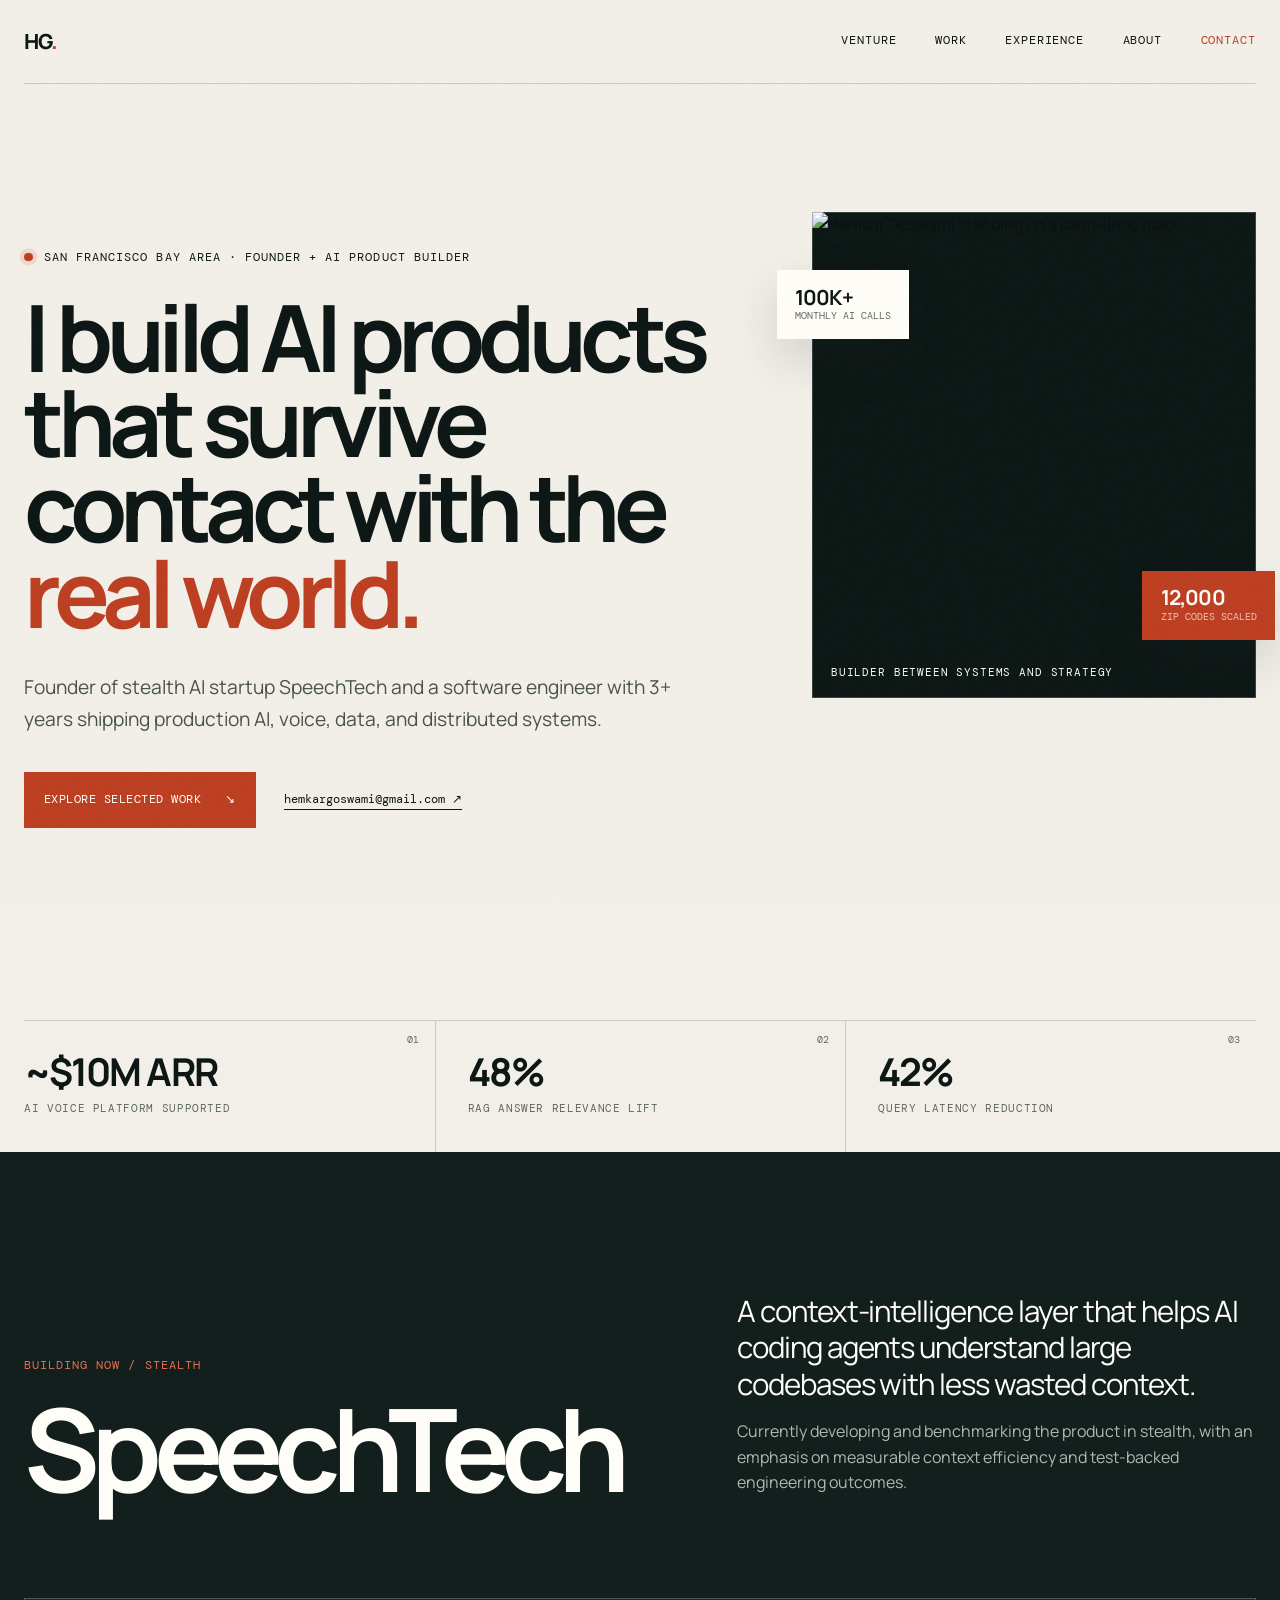
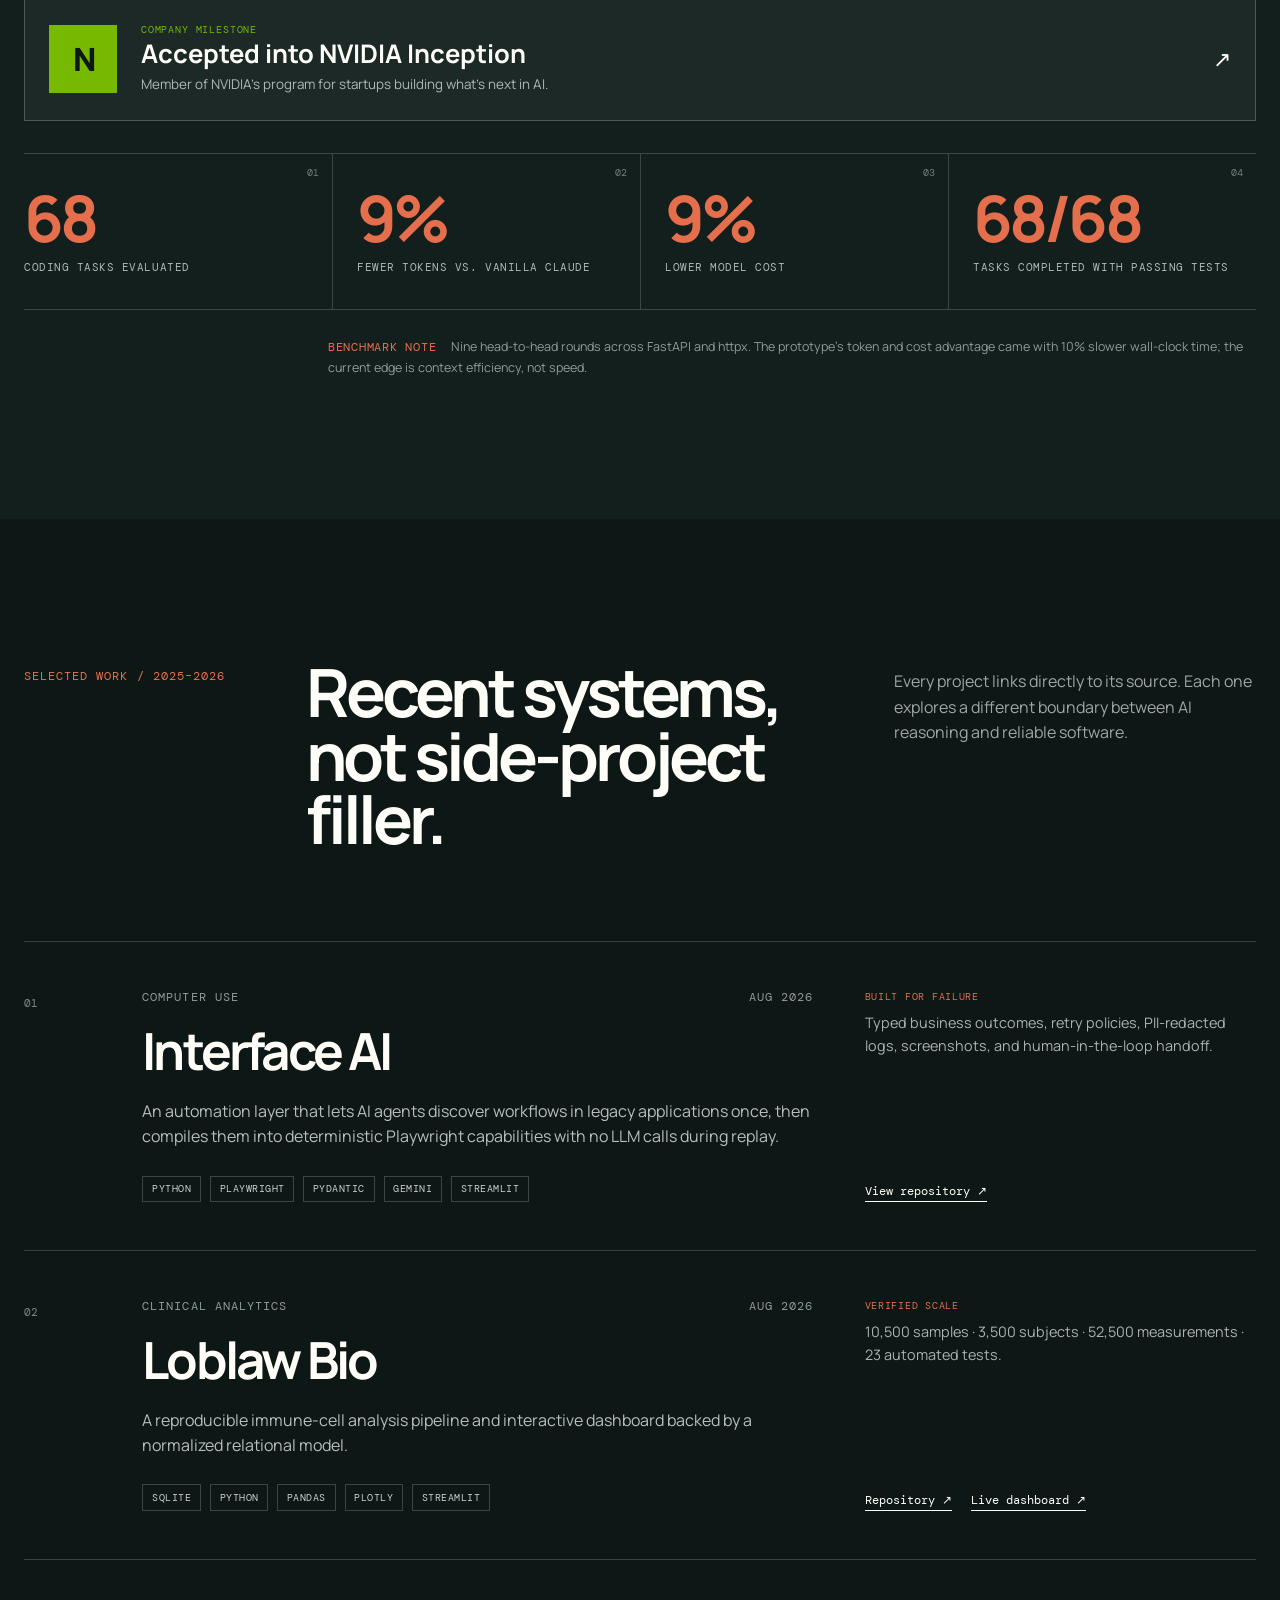
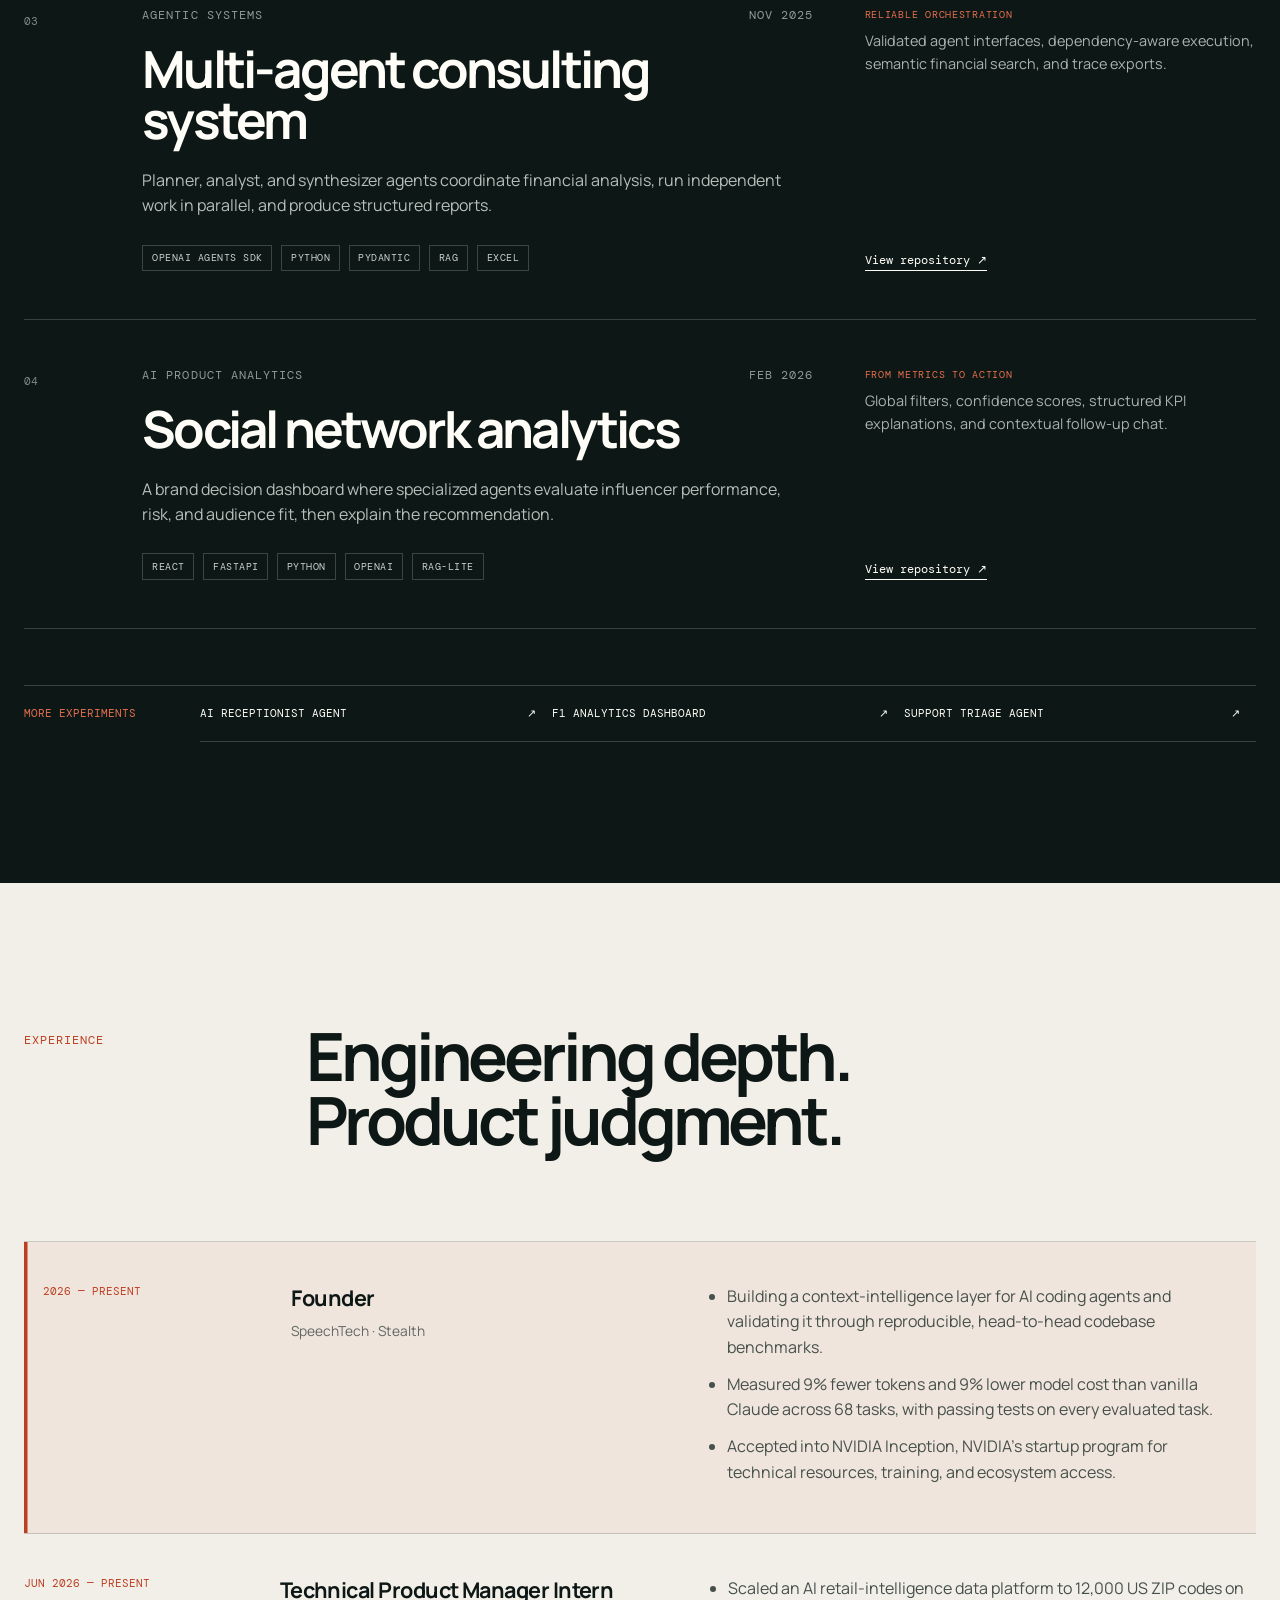
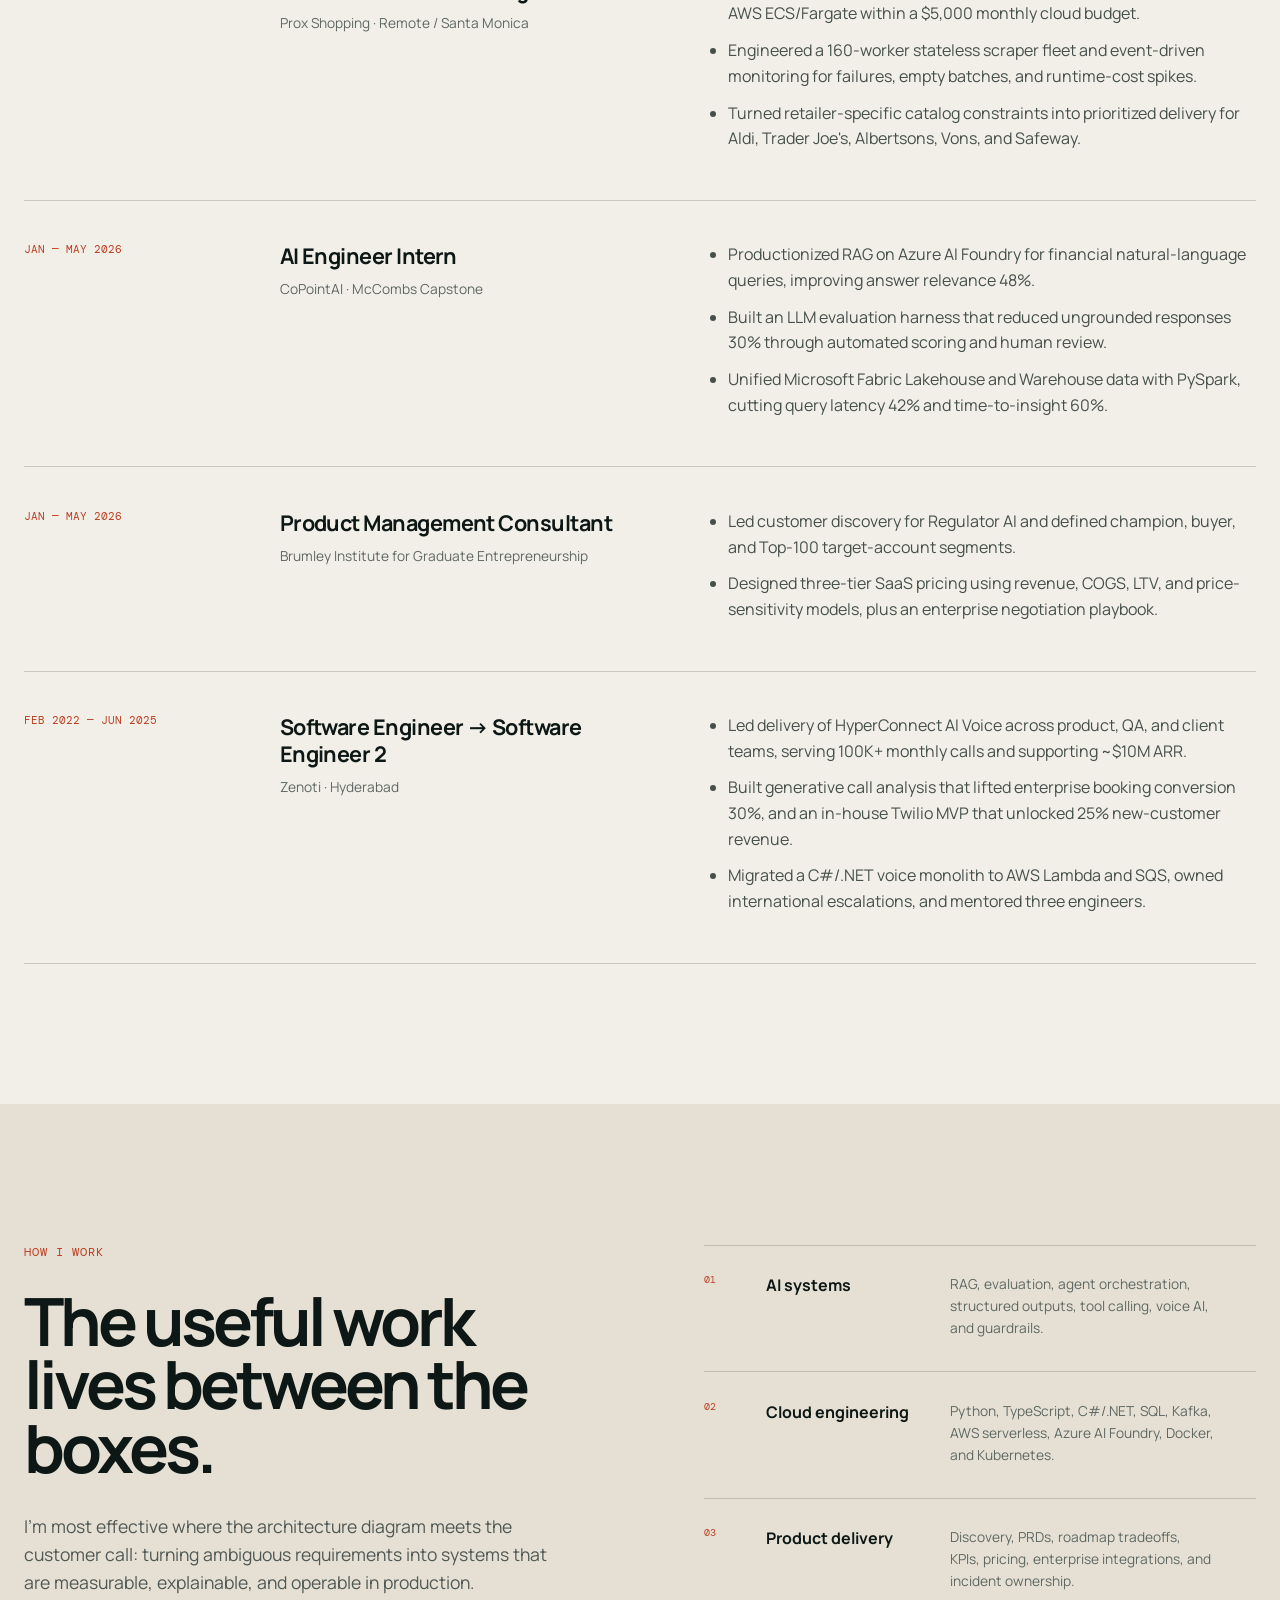
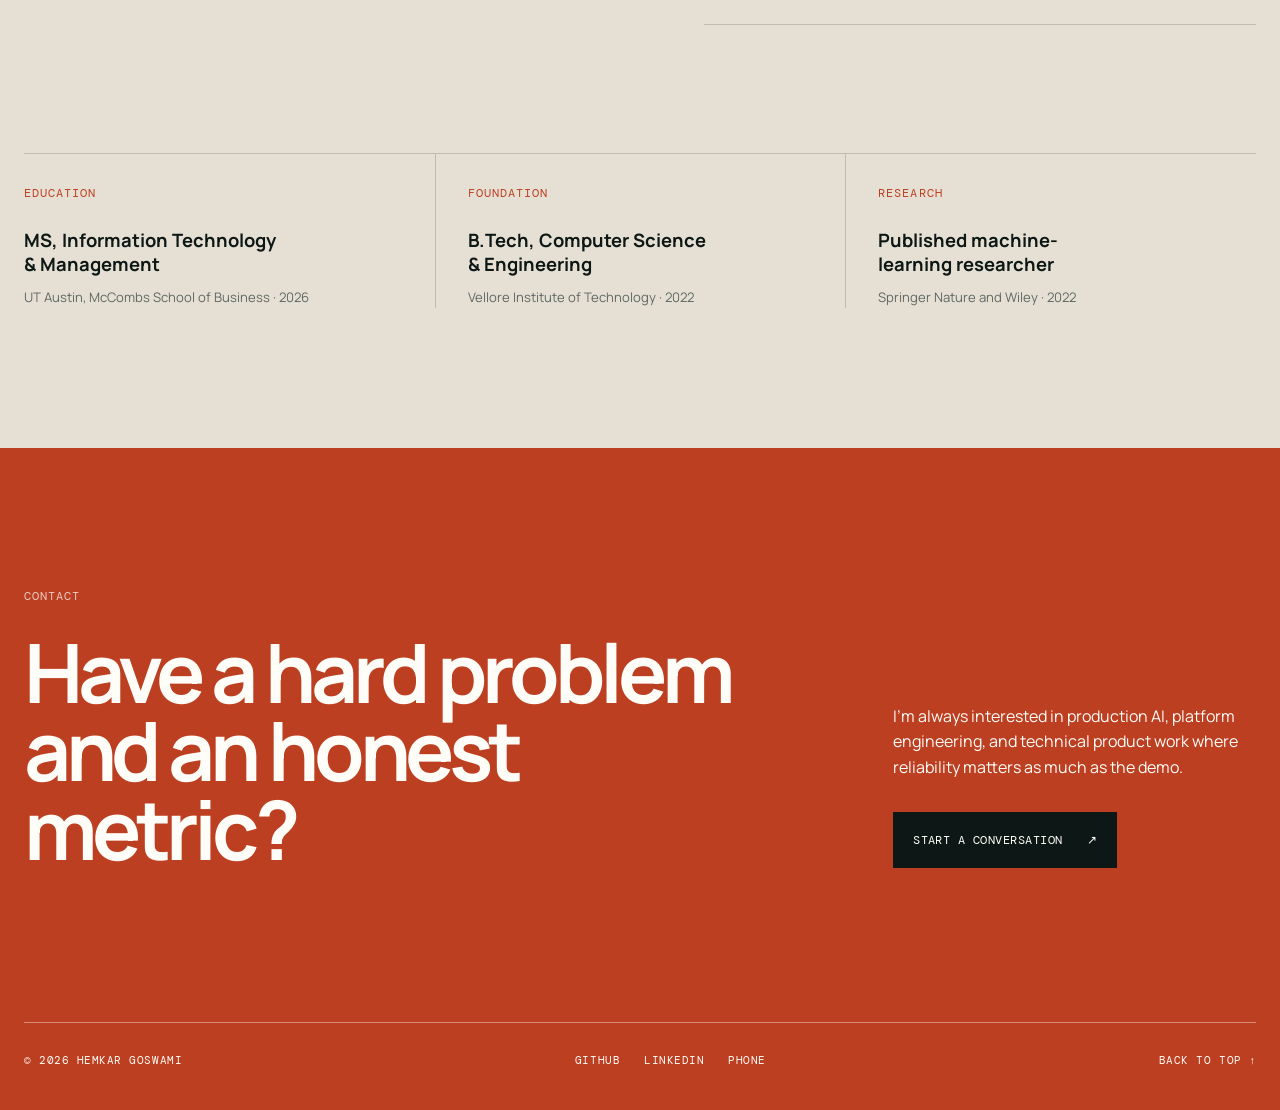
==== commit 5b55e3ce: "feat: feature stealth startup and NVIDIA Inception" ====
--- a/index.html
+++ b/index.html
@@ -4,9 +4,9 @@
   <meta charset="utf-8">
   <meta name="viewport" content="width=device-width, initial-scale=1">
   <meta name="theme-color" content="#0d1715">
-  <meta name="description" content="Hemkar Goswami is a software engineer and technical product manager building production AI, voice, data, and agentic systems.">
+  <meta name="description" content="Hemkar Goswami is the founder of stealth AI startup SpeechTech and a software engineer building production AI, voice, data, and agentic systems.">
   <meta property="og:title" content="Hemkar Goswami — AI product builder">
-  <meta property="og:description" content="Production AI systems, technical product leadership, and selected engineering work.">
+  <meta property="og:description" content="Founder of SpeechTech, NVIDIA Inception member, and builder of production AI systems.">
   <meta property="og:type" content="website">
   <meta property="og:image" content="assets/hemkar-profile.JPG">
   <title>Hemkar Goswami — AI product builder</title>
@@ -25,16 +25,16 @@
       <span></span><span></span><span></span><span class="sr-only">Toggle navigation</span>
     </button>
     <nav id="site-nav" class="site-nav" aria-label="Primary navigation">
-      <a href="#work">Work</a><a href="#experience">Experience</a><a href="#about">About</a><a href="#contact">Contact</a>
+      <a href="#venture">Venture</a><a href="#work">Work</a><a href="#experience">Experience</a><a href="#about">About</a><a href="#contact">Contact</a>
     </nav>
   </header>
 
   <main id="main">
     <section class="hero" aria-labelledby="hero-title">
       <div class="hero-copy reveal">
-        <p class="eyebrow"><span class="status-dot"></span>Austin, TX · AI engineering + technical product</p>
+        <p class="eyebrow"><span class="status-dot"></span>San Francisco Bay Area · Founder + AI product builder</p>
         <h1 id="hero-title">I build AI products that survive contact with the <em>real world.</em></h1>
-        <p class="hero-intro">Software engineer and technical product manager with 3+ years shipping production AI, voice, data, and distributed systems for healthcare, financial services, and retail.</p>
+        <p class="hero-intro">Founder of stealth AI startup SpeechTech and a software engineer with 3+ years shipping production AI, voice, data, and distributed systems.</p>
         <div class="hero-actions">
           <a class="button button-primary" href="#work">Explore selected work <span aria-hidden="true">↘</span></a>
           <a class="text-link" href="mailto:hemkargoswami@gmail.com">hemkargoswami@gmail.com <span aria-hidden="true">↗</span></a>
@@ -55,6 +55,31 @@
       </div>
     </section>
 
+    <section class="venture section" id="venture" aria-labelledby="venture-title">
+      <div class="venture-intro reveal">
+        <div>
+          <p class="kicker">Building now / Stealth</p>
+          <h2 id="venture-title">SpeechTech</h2>
+        </div>
+        <div class="venture-copy">
+          <p class="venture-lead">A context-intelligence layer that helps AI coding agents understand large codebases with less wasted context.</p>
+          <p>Currently developing and benchmarking the product in stealth, with an emphasis on measurable context efficiency and test-backed engineering outcomes.</p>
+        </div>
+      </div>
+      <a class="inception-card reveal" href="https://www.nvidia.com/en-us/startups/" target="_blank" rel="noreferrer" aria-label="Learn about the NVIDIA Inception program">
+        <span class="inception-mark" aria-hidden="true">N</span>
+        <span><small>Company milestone</small><strong>Accepted into NVIDIA Inception</strong><em>Member of NVIDIA's program for startups building what's next in AI.</em></span>
+        <b aria-hidden="true">↗</b>
+      </a>
+      <div class="venture-metrics reveal" aria-label="SpeechTech benchmark results">
+        <div><span>01</span><strong>68</strong><p>coding tasks evaluated</p></div>
+        <div><span>02</span><strong>9%</strong><p>fewer tokens vs. vanilla Claude</p></div>
+        <div><span>03</span><strong>9%</strong><p>lower model cost</p></div>
+        <div><span>04</span><strong>68/68</strong><p>tasks completed with passing tests</p></div>
+      </div>
+      <p class="benchmark-note reveal"><span>Benchmark note</span> Nine head-to-head rounds across FastAPI and httpx. The prototype's token and cost advantage came with 10% slower wall-clock time; the current edge is context efficiency, not speed.</p>
+    </section>
+
     <section class="work section" id="work" aria-labelledby="work-title">
       <div class="section-heading reveal">
         <p class="kicker">Selected work / 2025–2026</p>
@@ -134,6 +159,15 @@
         <p class="kicker">Experience</p><h2 id="experience-title">Engineering depth.<br>Product judgment.</h2>
       </div>
       <div class="timeline">
+        <article class="timeline-item timeline-founder reveal">
+          <div class="timeline-date">2026 — Present</div>
+          <div class="timeline-role"><h3>Founder</h3><p>SpeechTech · Stealth</p></div>
+          <ul>
+            <li>Building a context-intelligence layer for AI coding agents and validating it through reproducible, head-to-head codebase benchmarks.</li>
+            <li>Measured 9% fewer tokens and 9% lower model cost than vanilla Claude across 68 tasks, with passing tests on every evaluated task.</li>
+            <li>Accepted into NVIDIA Inception, NVIDIA's startup program for technical resources, training, and ecosystem access.</li>
+          </ul>
+        </article>
         <article class="timeline-item reveal">
           <div class="timeline-date">Jun 2026 — Present</div>
           <div class="timeline-role"><h3>Technical Product Manager Intern</h3><p>Prox Shopping · Remote / Santa Monica</p></div>
--- a/stylesheet.css
+++ b/stylesheet.css
@@ -68,6 +68,30 @@
 .impact-strip strong { display: block; font-size: clamp(1.8rem, 3vw, 3rem); line-height: 1; letter-spacing: -0.05em; }
 .impact-strip p { margin: 0.6rem 0 0; color: var(--muted); font: 0.67rem var(--mono); text-transform: uppercase; letter-spacing: 0.06em; }
 
+.venture { background: #121f1c; color: var(--white); overflow: hidden; }
+.venture-intro { display: grid; grid-template-columns: 0.9fr 1.1fr; gap: clamp(3rem, 9vw, 9rem); align-items: end; }
+.venture .kicker { color: var(--accent-bright); }
+.venture h2 { margin: 0; font-size: clamp(4.2rem, 9vw, 9.4rem); line-height: 0.82; letter-spacing: -0.075em; }
+.venture-copy { max-width: 42rem; }
+.venture-copy p { margin: 1rem 0 0; color: #aeb9b4; }
+.venture-copy .venture-lead { margin: 0; color: var(--white); font-size: clamp(1.35rem, 2.3vw, 2.25rem); line-height: 1.25; letter-spacing: -0.035em; }
+.inception-card { margin-top: clamp(4rem, 8vw, 7rem); display: grid; grid-template-columns: auto 1fr auto; gap: 1.5rem; align-items: center; padding: 1.5rem; border: 1px solid rgba(255,255,255,0.22); background: rgba(255,255,255,0.045); transition: background 180ms ease, transform 180ms ease; }
+.inception-card:hover { background: rgba(255,255,255,0.075); transform: translateY(-2px); }
+.inception-mark { display: grid; place-items: center; width: 4.25rem; aspect-ratio: 1; background: #76b900; color: #0d1715; font-size: 2rem; font-weight: 800; letter-spacing: -0.08em; }
+.inception-card span:nth-child(2) { display: grid; }
+.inception-card small { color: #76b900; font: 0.65rem var(--mono); text-transform: uppercase; letter-spacing: 0.08em; }
+.inception-card strong { margin-top: 0.2rem; font-size: clamp(1.2rem, 2vw, 1.8rem); line-height: 1.2; }
+.inception-card em { margin-top: 0.25rem; color: #aeb9b4; font-size: 0.84rem; font-style: normal; }
+.inception-card b { font: 1.4rem var(--mono); }
+.venture-metrics { display: grid; grid-template-columns: repeat(4, 1fr); margin-top: 2rem; border-top: 1px solid rgba(255,255,255,0.18); border-bottom: 1px solid rgba(255,255,255,0.18); }
+.venture-metrics > div { position: relative; min-width: 0; padding: 2rem 1.5rem 2.2rem 0; }
+.venture-metrics > div + div { border-left: 1px solid rgba(255,255,255,0.18); padding-left: 1.5rem; }
+.venture-metrics span { position: absolute; top: 0.8rem; right: 0.8rem; color: #71807a; font: 0.6rem var(--mono); }
+.venture-metrics strong { display: block; color: var(--accent-bright); font-size: clamp(2.4rem, 5vw, 5rem); line-height: 1; letter-spacing: -0.06em; }
+.venture-metrics p { margin: 0.7rem 0 0; color: #aeb9b4; font: 0.66rem var(--mono); text-transform: uppercase; letter-spacing: 0.05em; }
+.benchmark-note { max-width: 58rem; margin: 1.7rem 0 0 auto; color: #8f9c96; font-size: 0.78rem; }
+.benchmark-note span { margin-right: 0.75rem; color: var(--accent-bright); font-family: var(--mono); text-transform: uppercase; letter-spacing: 0.06em; }
+
 .section { padding: clamp(6rem, 11vw, 11rem) max(1.5rem, calc((100vw - min(90rem, calc(100vw - 3rem))) / 2)); }
 .section-heading { display: grid; grid-template-columns: 0.45fr 1fr 0.65fr; gap: 2rem; align-items: start; margin-bottom: clamp(4rem, 7vw, 7rem); }
 .section-heading .kicker { margin-top: 0.6rem; color: var(--accent); }
@@ -103,6 +127,7 @@
 .timeline-role p { margin: 0.55rem 0 0; color: var(--muted); font-size: 0.86rem; }
 .timeline-item ul { margin: 0; padding-left: 1.2rem; color: #46504b; }
 .timeline-item li + li { margin-top: 0.7rem; }
+.timeline-founder { background: rgba(189, 63, 34, 0.055); box-shadow: inset 0.22rem 0 var(--accent); padding-left: 1.2rem; padding-right: 1.2rem; }
 .about { background: var(--paper-deep); }
 .about-grid { display: grid; grid-template-columns: 1fr 1fr; gap: clamp(4rem, 10vw, 10rem); }
 .about-statement .kicker { color: var(--accent); }
@@ -147,6 +172,9 @@
   .timeline-item { grid-template-columns: 0.36fr 0.64fr; }
   .timeline-item ul { grid-column: 2; }
   .about-grid { gap: 4rem; }
+  .venture-metrics { grid-template-columns: repeat(2, 1fr); }
+  .venture-metrics > div:nth-child(3) { border-left: 0; border-top: 1px solid rgba(255,255,255,0.18); }
+  .venture-metrics > div:nth-child(4) { border-top: 1px solid rgba(255,255,255,0.18); }
   .capabilities > div { grid-template-columns: 0.12fr 1fr; }
   .capabilities p { grid-column: 2; }
 }
@@ -169,6 +197,13 @@
   .metric-two { right: -0.35rem; }
   .impact-strip { grid-template-columns: 1fr; margin-top: 4.5rem; }
   .impact-strip > div + div { border-left: 0; border-top: 1px solid var(--line); padding-left: 0; }
+  .venture-intro { grid-template-columns: 1fr; gap: 2.5rem; }
+  .venture h2 { font-size: clamp(4rem, 20vw, 7rem); }
+  .inception-card { grid-template-columns: auto 1fr; }
+  .inception-card b { display: none; }
+  .venture-metrics { grid-template-columns: 1fr; }
+  .venture-metrics > div + div { border-left: 0; border-top: 1px solid rgba(255,255,255,0.18); padding-left: 0; }
+  .benchmark-note { margin-left: 0; }
   .section { padding-left: 1rem; padding-right: 1rem; }
   .section-heading { display: block; }
   .section-heading h2, .about-statement h2 { font-size: clamp(2.7rem, 13vw, 4.4rem); }
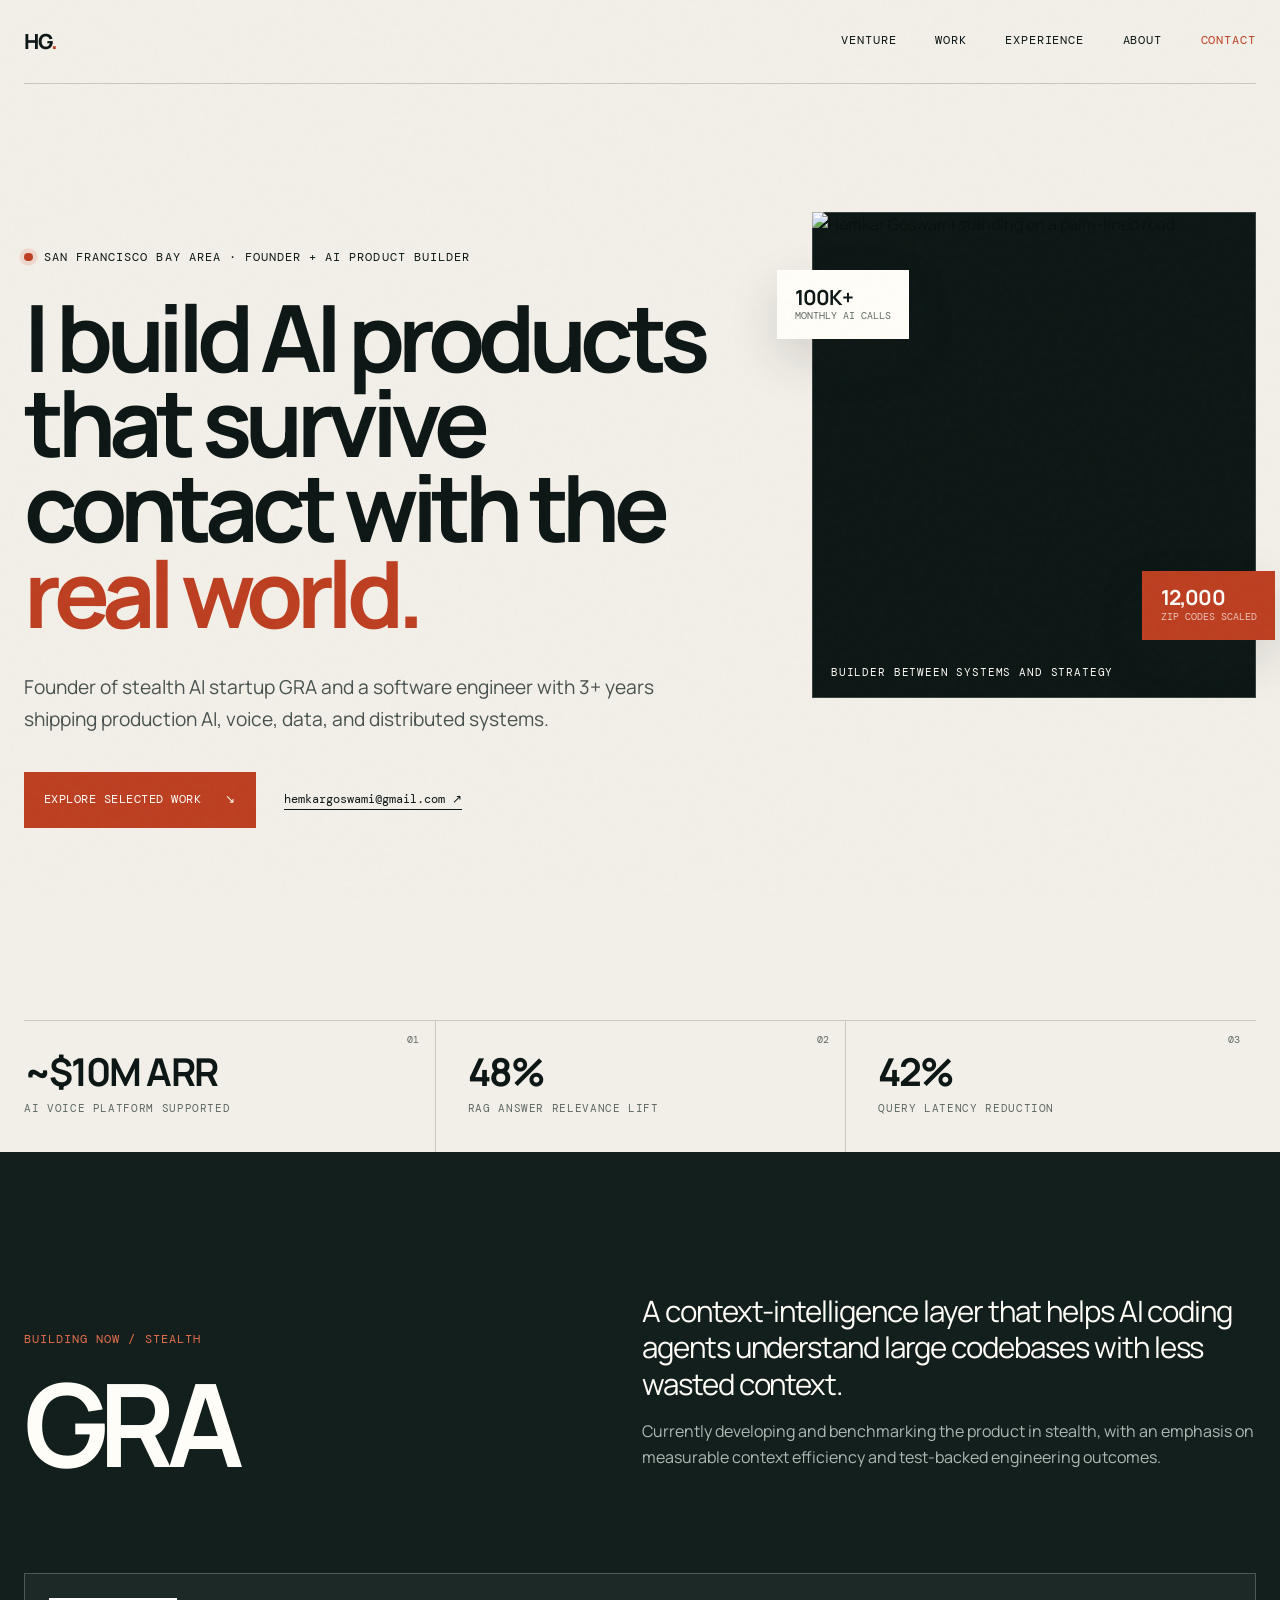
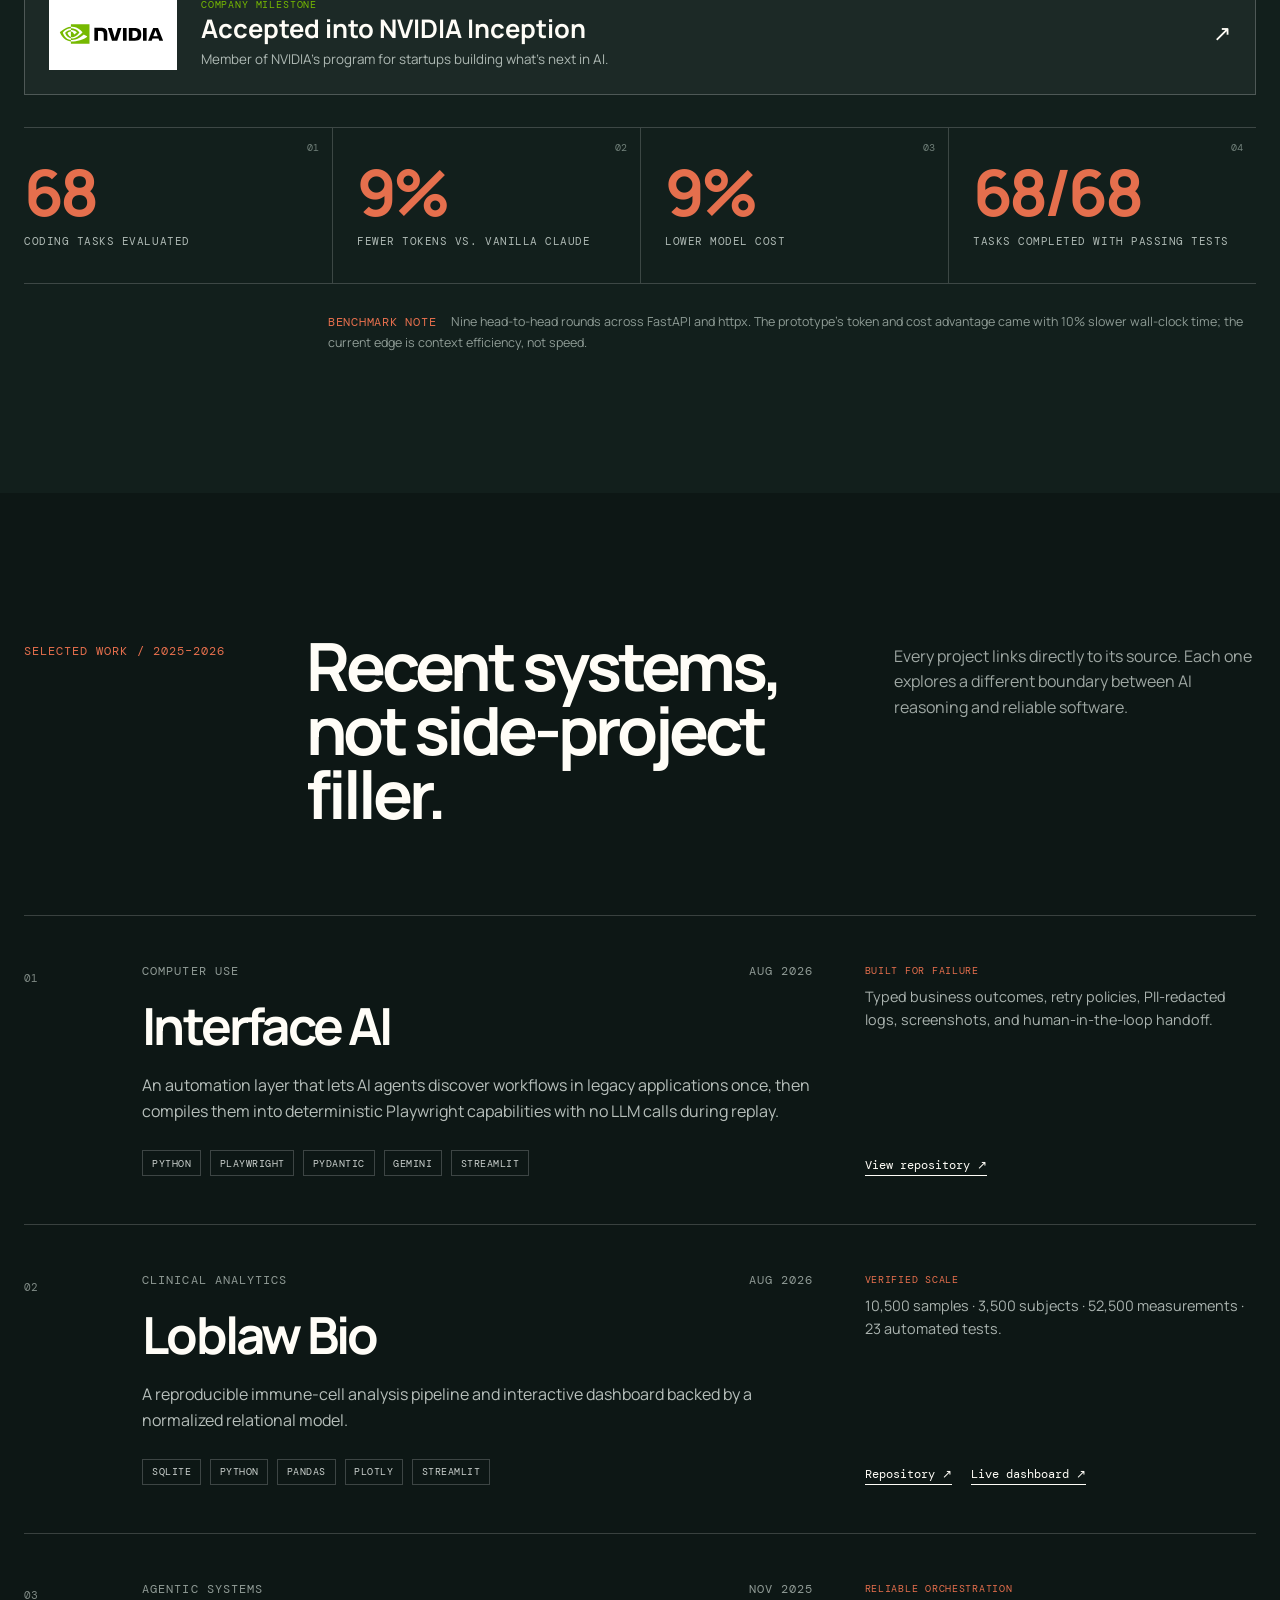
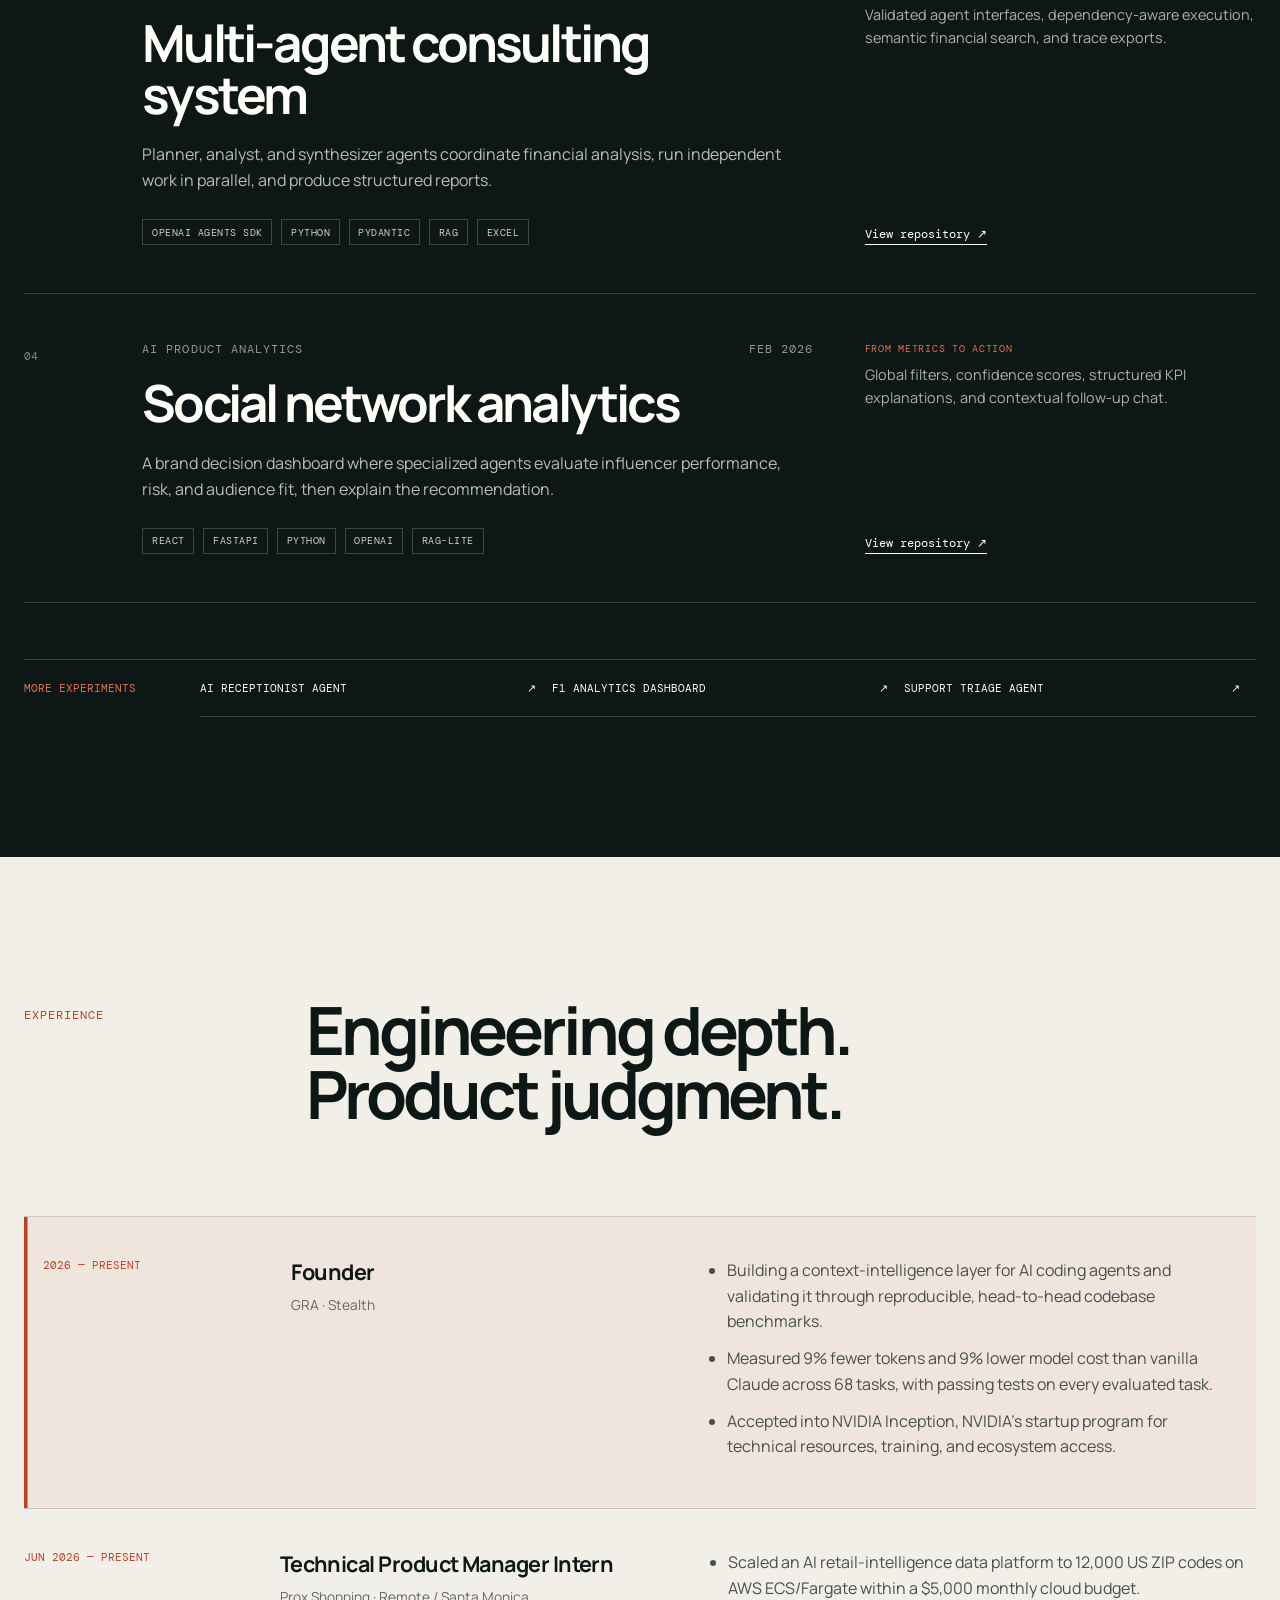
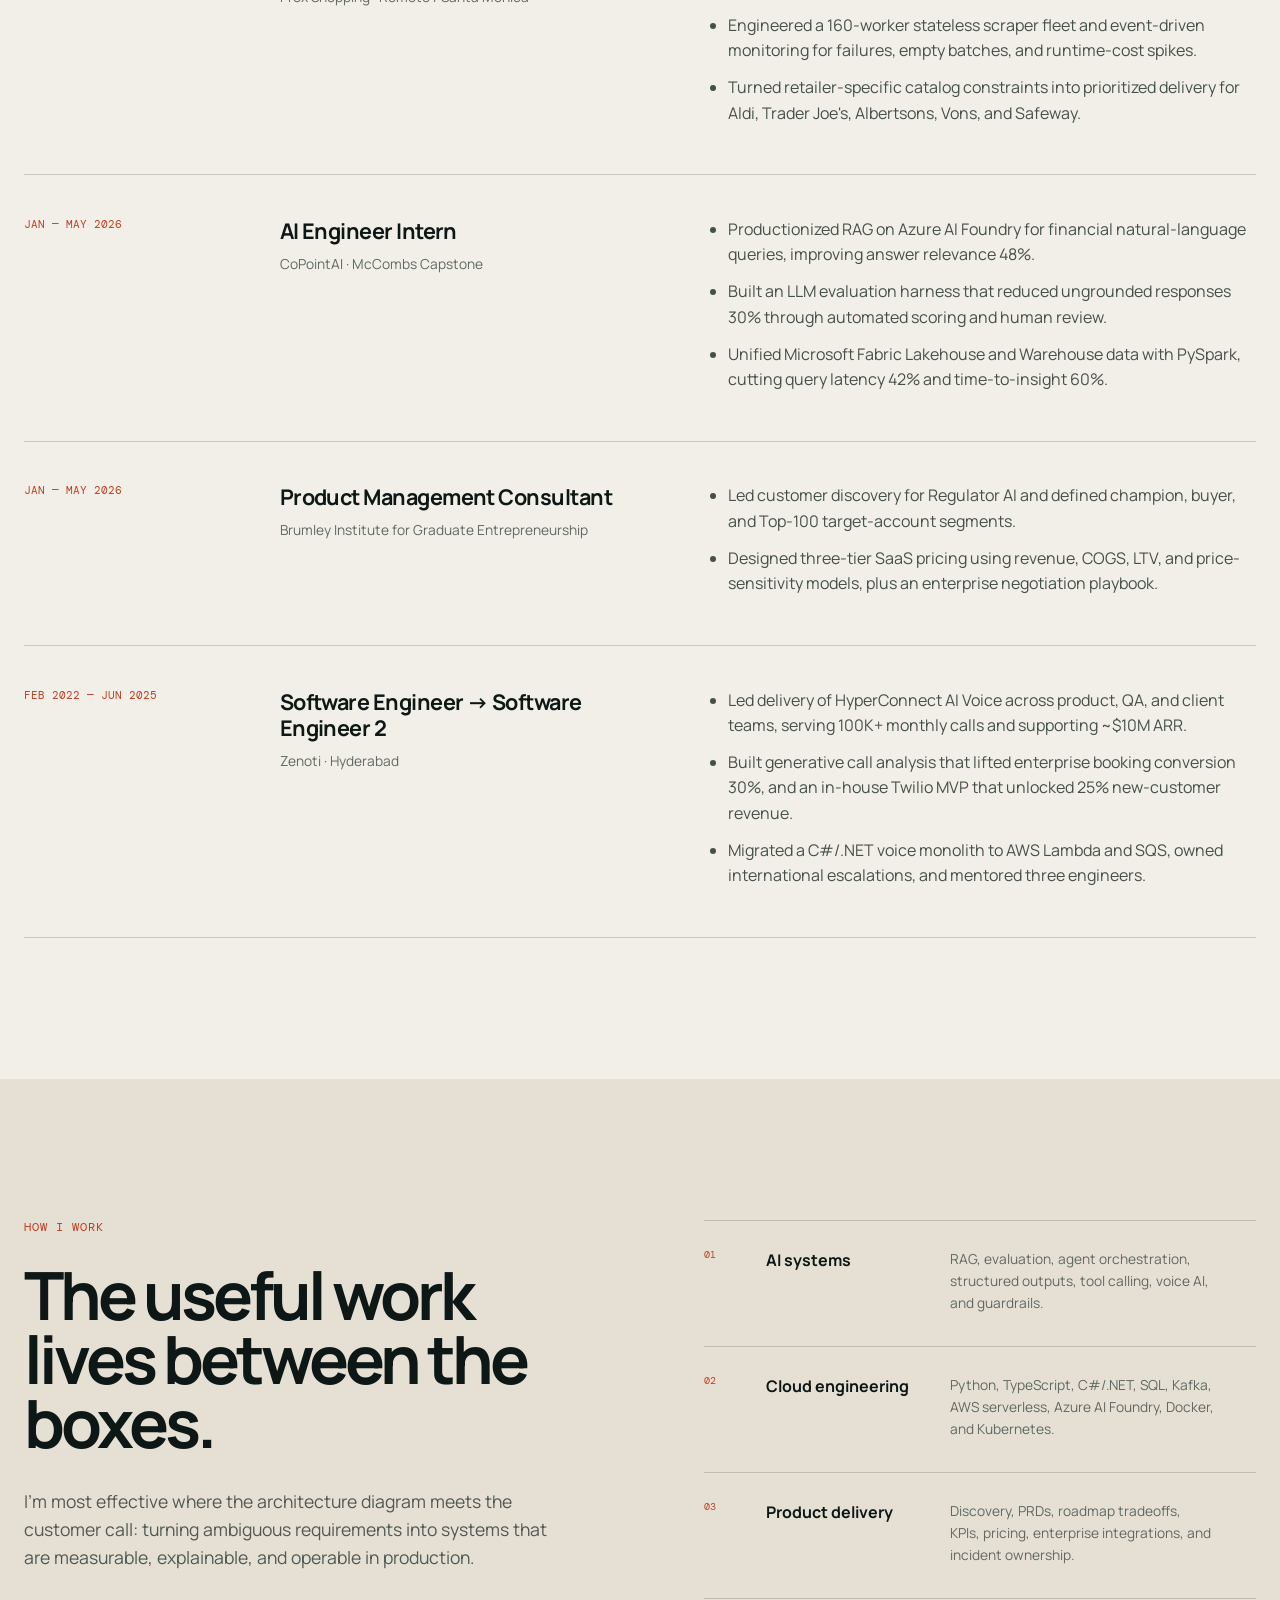
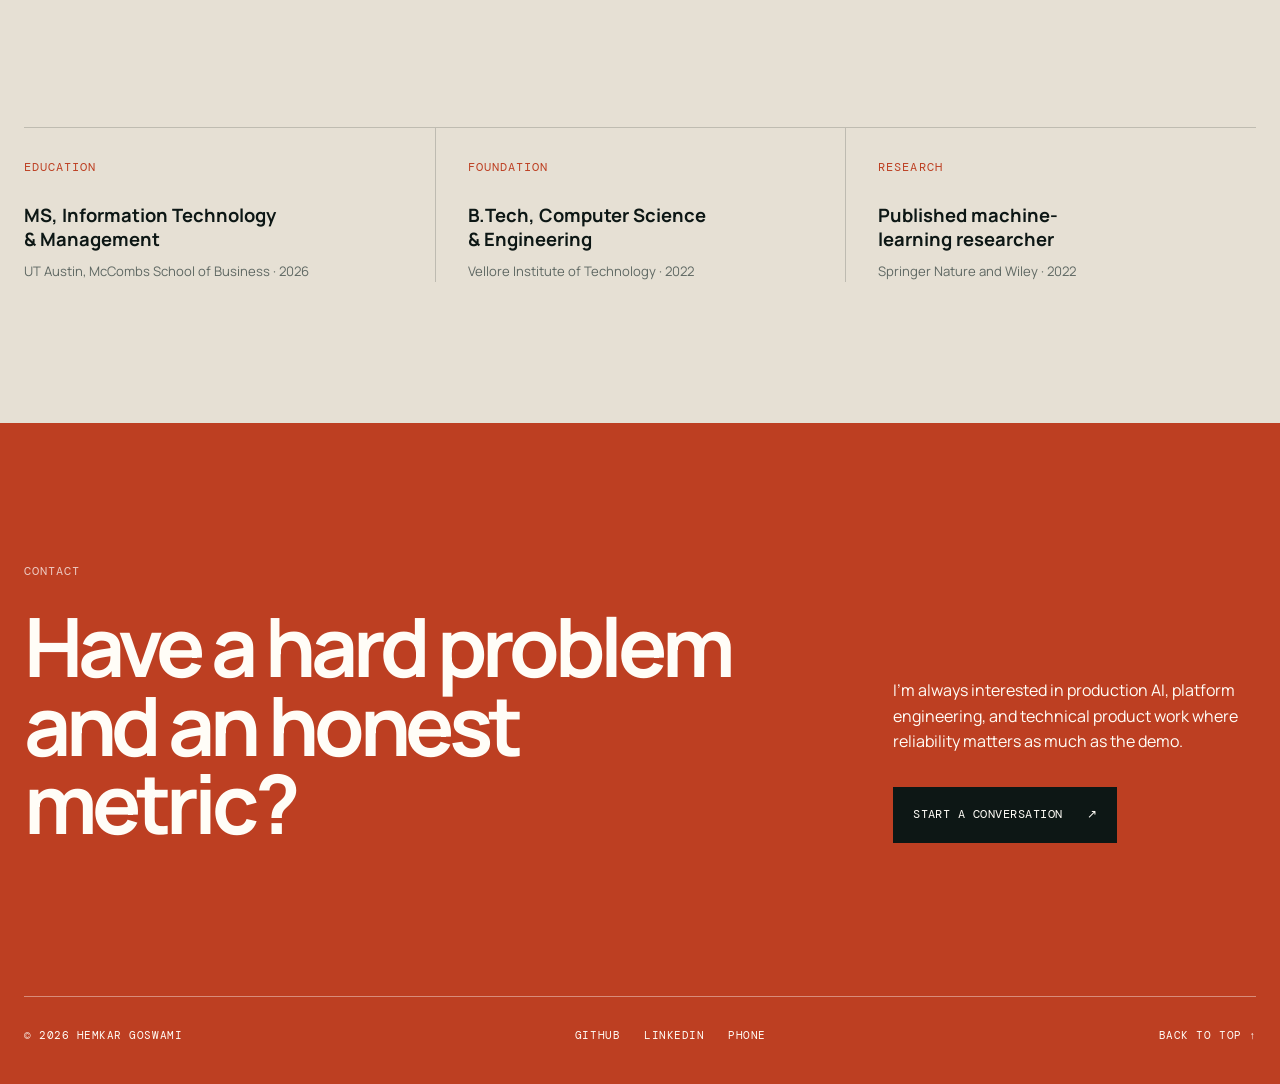
==== commit 3d28e079: "fix: correct startup name and add NVIDIA logo" ====
--- a/index.html
+++ b/index.html
@@ -4,9 +4,9 @@
   <meta charset="utf-8">
   <meta name="viewport" content="width=device-width, initial-scale=1">
   <meta name="theme-color" content="#0d1715">
-  <meta name="description" content="Hemkar Goswami is the founder of stealth AI startup SpeechTech and a software engineer building production AI, voice, data, and agentic systems.">
+  <meta name="description" content="Hemkar Goswami is the founder of stealth AI startup GRA and a software engineer building production AI, voice, data, and agentic systems.">
   <meta property="og:title" content="Hemkar Goswami — AI product builder">
-  <meta property="og:description" content="Founder of SpeechTech, NVIDIA Inception member, and builder of production AI systems.">
+  <meta property="og:description" content="Founder of GRA, NVIDIA Inception member, and builder of production AI systems.">
   <meta property="og:type" content="website">
   <meta property="og:image" content="assets/hemkar-profile.JPG">
   <title>Hemkar Goswami — AI product builder</title>
@@ -34,7 +34,7 @@
       <div class="hero-copy reveal">
         <p class="eyebrow"><span class="status-dot"></span>San Francisco Bay Area · Founder + AI product builder</p>
         <h1 id="hero-title">I build AI products that survive contact with the <em>real world.</em></h1>
-        <p class="hero-intro">Founder of stealth AI startup SpeechTech and a software engineer with 3+ years shipping production AI, voice, data, and distributed systems.</p>
+        <p class="hero-intro">Founder of stealth AI startup GRA and a software engineer with 3+ years shipping production AI, voice, data, and distributed systems.</p>
         <div class="hero-actions">
           <a class="button button-primary" href="#work">Explore selected work <span aria-hidden="true">↘</span></a>
           <a class="text-link" href="mailto:hemkargoswami@gmail.com">hemkargoswami@gmail.com <span aria-hidden="true">↗</span></a>
@@ -59,7 +59,7 @@
       <div class="venture-intro reveal">
         <div>
           <p class="kicker">Building now / Stealth</p>
-          <h2 id="venture-title">SpeechTech</h2>
+          <h2 id="venture-title">GRA</h2>
         </div>
         <div class="venture-copy">
           <p class="venture-lead">A context-intelligence layer that helps AI coding agents understand large codebases with less wasted context.</p>
@@ -67,11 +67,11 @@
         </div>
       </div>
       <a class="inception-card reveal" href="https://www.nvidia.com/en-us/startups/" target="_blank" rel="noreferrer" aria-label="Learn about the NVIDIA Inception program">
-        <span class="inception-mark" aria-hidden="true">N</span>
+        <span class="inception-logo"><img src="assets/nvidia-logo.svg" alt="NVIDIA" width="2560" height="1440"></span>
         <span><small>Company milestone</small><strong>Accepted into NVIDIA Inception</strong><em>Member of NVIDIA's program for startups building what's next in AI.</em></span>
         <b aria-hidden="true">↗</b>
       </a>
-      <div class="venture-metrics reveal" aria-label="SpeechTech benchmark results">
+      <div class="venture-metrics reveal" aria-label="GRA benchmark results">
         <div><span>01</span><strong>68</strong><p>coding tasks evaluated</p></div>
         <div><span>02</span><strong>9%</strong><p>fewer tokens vs. vanilla Claude</p></div>
         <div><span>03</span><strong>9%</strong><p>lower model cost</p></div>
@@ -161,7 +161,7 @@
       <div class="timeline">
         <article class="timeline-item timeline-founder reveal">
           <div class="timeline-date">2026 — Present</div>
-          <div class="timeline-role"><h3>Founder</h3><p>SpeechTech · Stealth</p></div>
+          <div class="timeline-role"><h3>Founder</h3><p>GRA · Stealth</p></div>
           <ul>
             <li>Building a context-intelligence layer for AI coding agents and validating it through reproducible, head-to-head codebase benchmarks.</li>
             <li>Measured 9% fewer tokens and 9% lower model cost than vanilla Claude across 68 tasks, with passing tests on every evaluated task.</li>
--- a/stylesheet.css
+++ b/stylesheet.css
@@ -77,7 +77,8 @@
 .venture-copy .venture-lead { margin: 0; color: var(--white); font-size: clamp(1.35rem, 2.3vw, 2.25rem); line-height: 1.25; letter-spacing: -0.035em; }
 .inception-card { margin-top: clamp(4rem, 8vw, 7rem); display: grid; grid-template-columns: auto 1fr auto; gap: 1.5rem; align-items: center; padding: 1.5rem; border: 1px solid rgba(255,255,255,0.22); background: rgba(255,255,255,0.045); transition: background 180ms ease, transform 180ms ease; }
 .inception-card:hover { background: rgba(255,255,255,0.075); transform: translateY(-2px); }
-.inception-mark { display: grid; place-items: center; width: 4.25rem; aspect-ratio: 1; background: #76b900; color: #0d1715; font-size: 2rem; font-weight: 800; letter-spacing: -0.08em; }
+.inception-logo { display: grid; place-items: center; width: 8rem; aspect-ratio: 16 / 9; overflow: hidden; background: #fff; }
+.inception-logo img { width: 100%; height: 100%; object-fit: contain; }
 .inception-card span:nth-child(2) { display: grid; }
 .inception-card small { color: #76b900; font: 0.65rem var(--mono); text-transform: uppercase; letter-spacing: 0.08em; }
 .inception-card strong { margin-top: 0.2rem; font-size: clamp(1.2rem, 2vw, 1.8rem); line-height: 1.2; }
@@ -200,6 +201,7 @@
   .venture-intro { grid-template-columns: 1fr; gap: 2.5rem; }
   .venture h2 { font-size: clamp(4rem, 20vw, 7rem); }
   .inception-card { grid-template-columns: auto 1fr; }
+  .inception-logo { width: 6.75rem; }
   .inception-card b { display: none; }
   .venture-metrics { grid-template-columns: 1fr; }
   .venture-metrics > div + div { border-left: 0; border-top: 1px solid rgba(255,255,255,0.18); padding-left: 0; }
